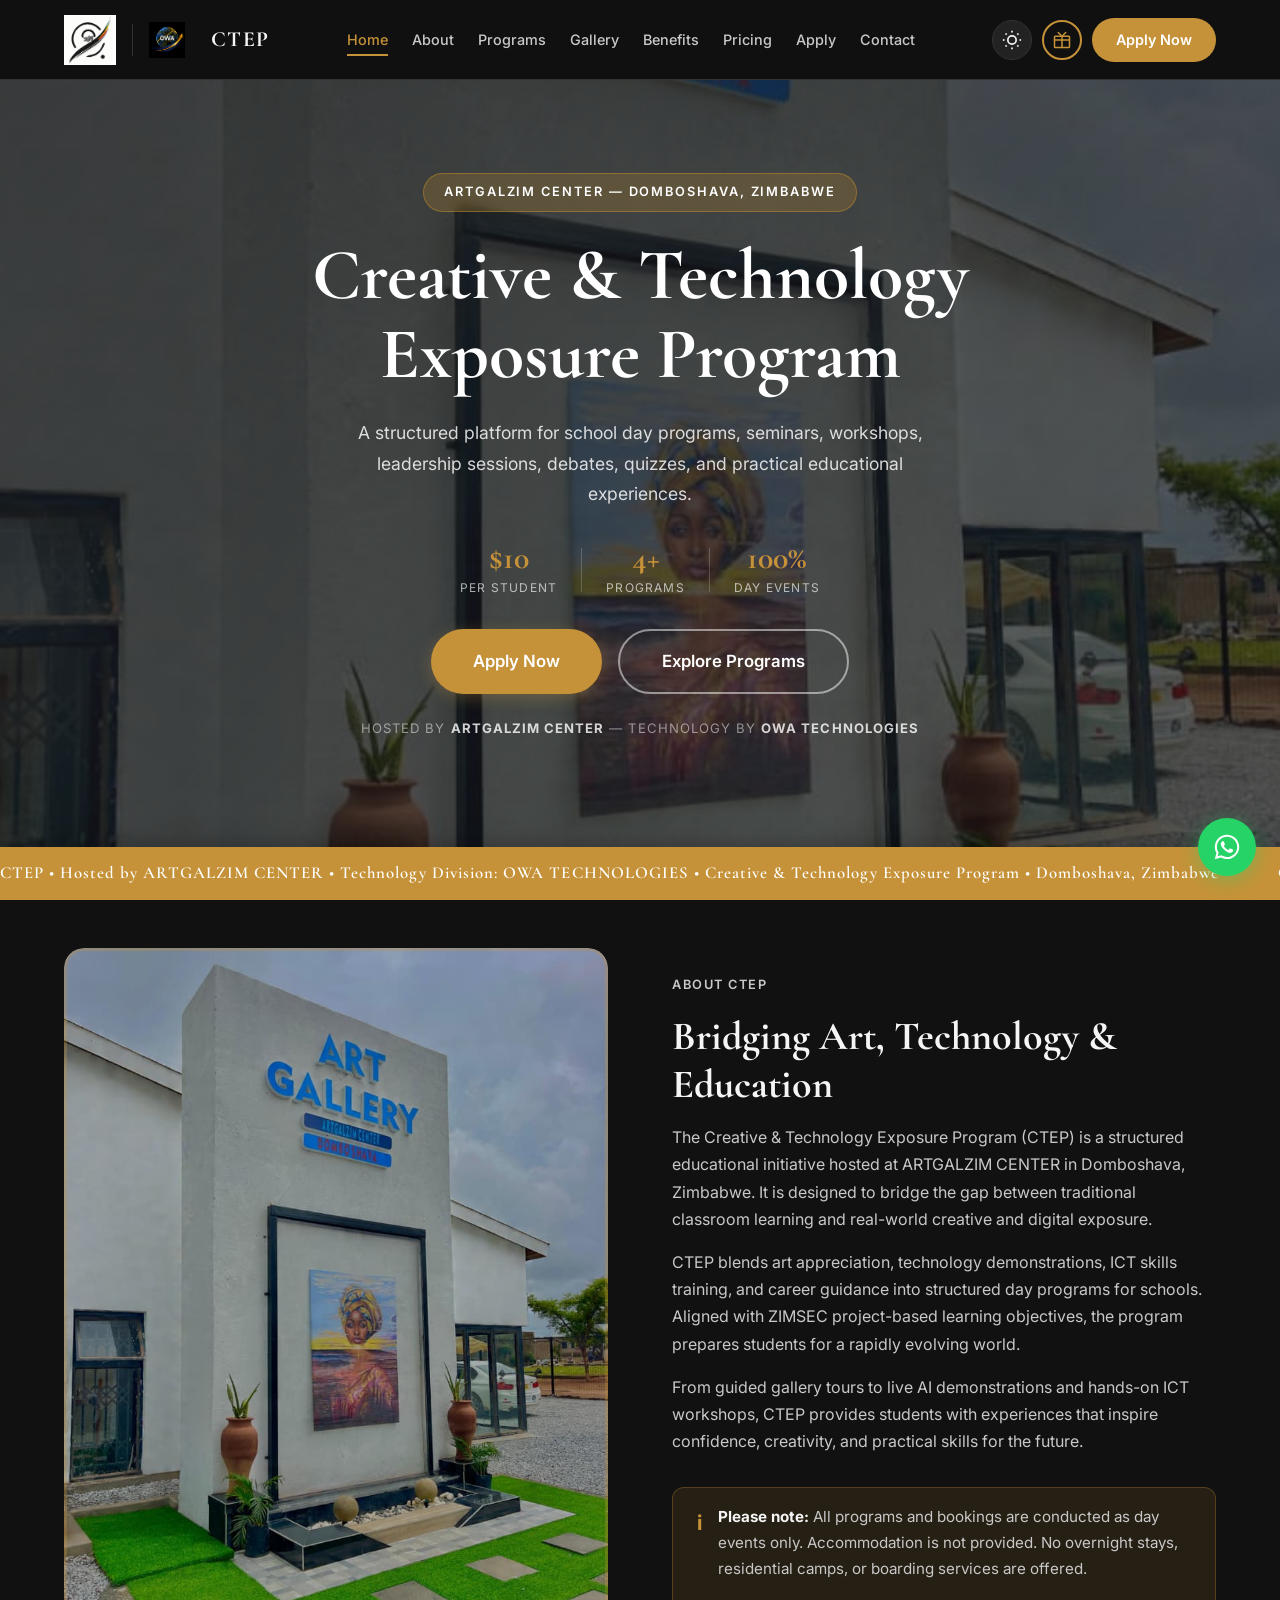
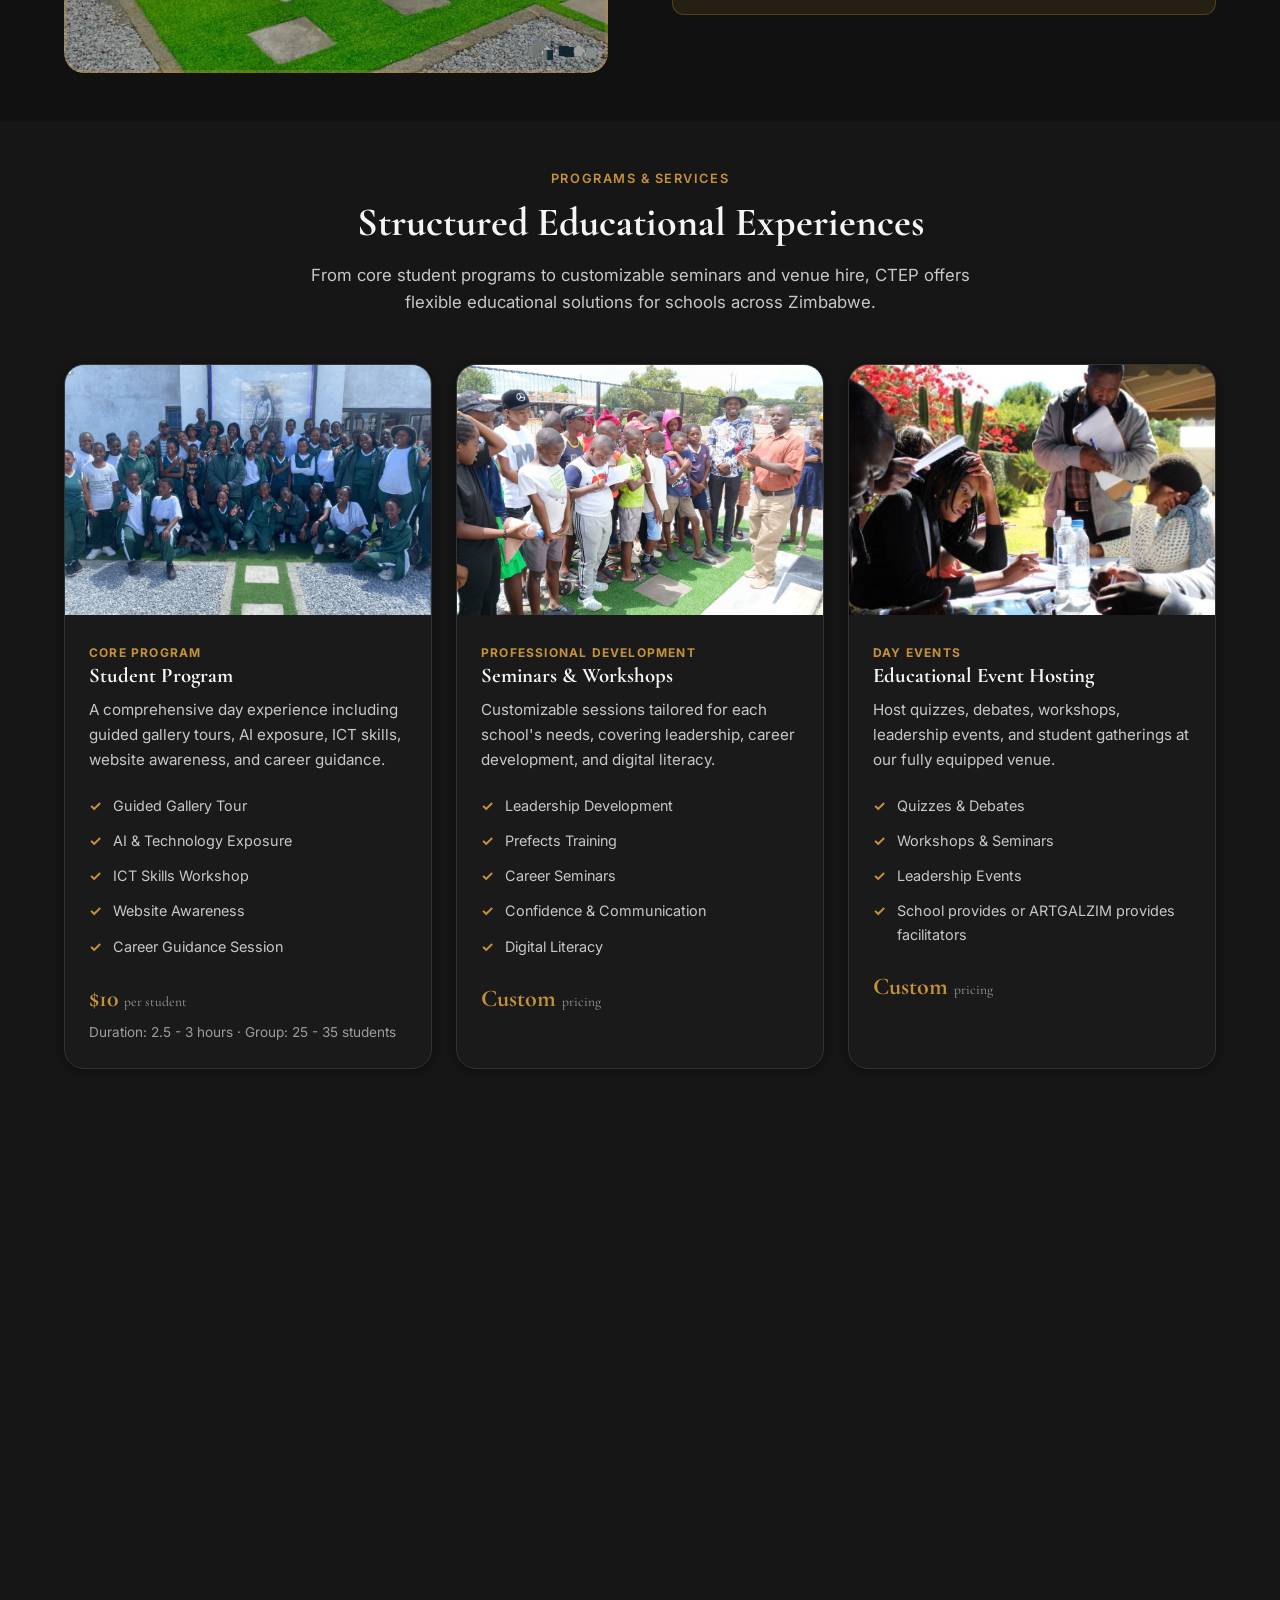
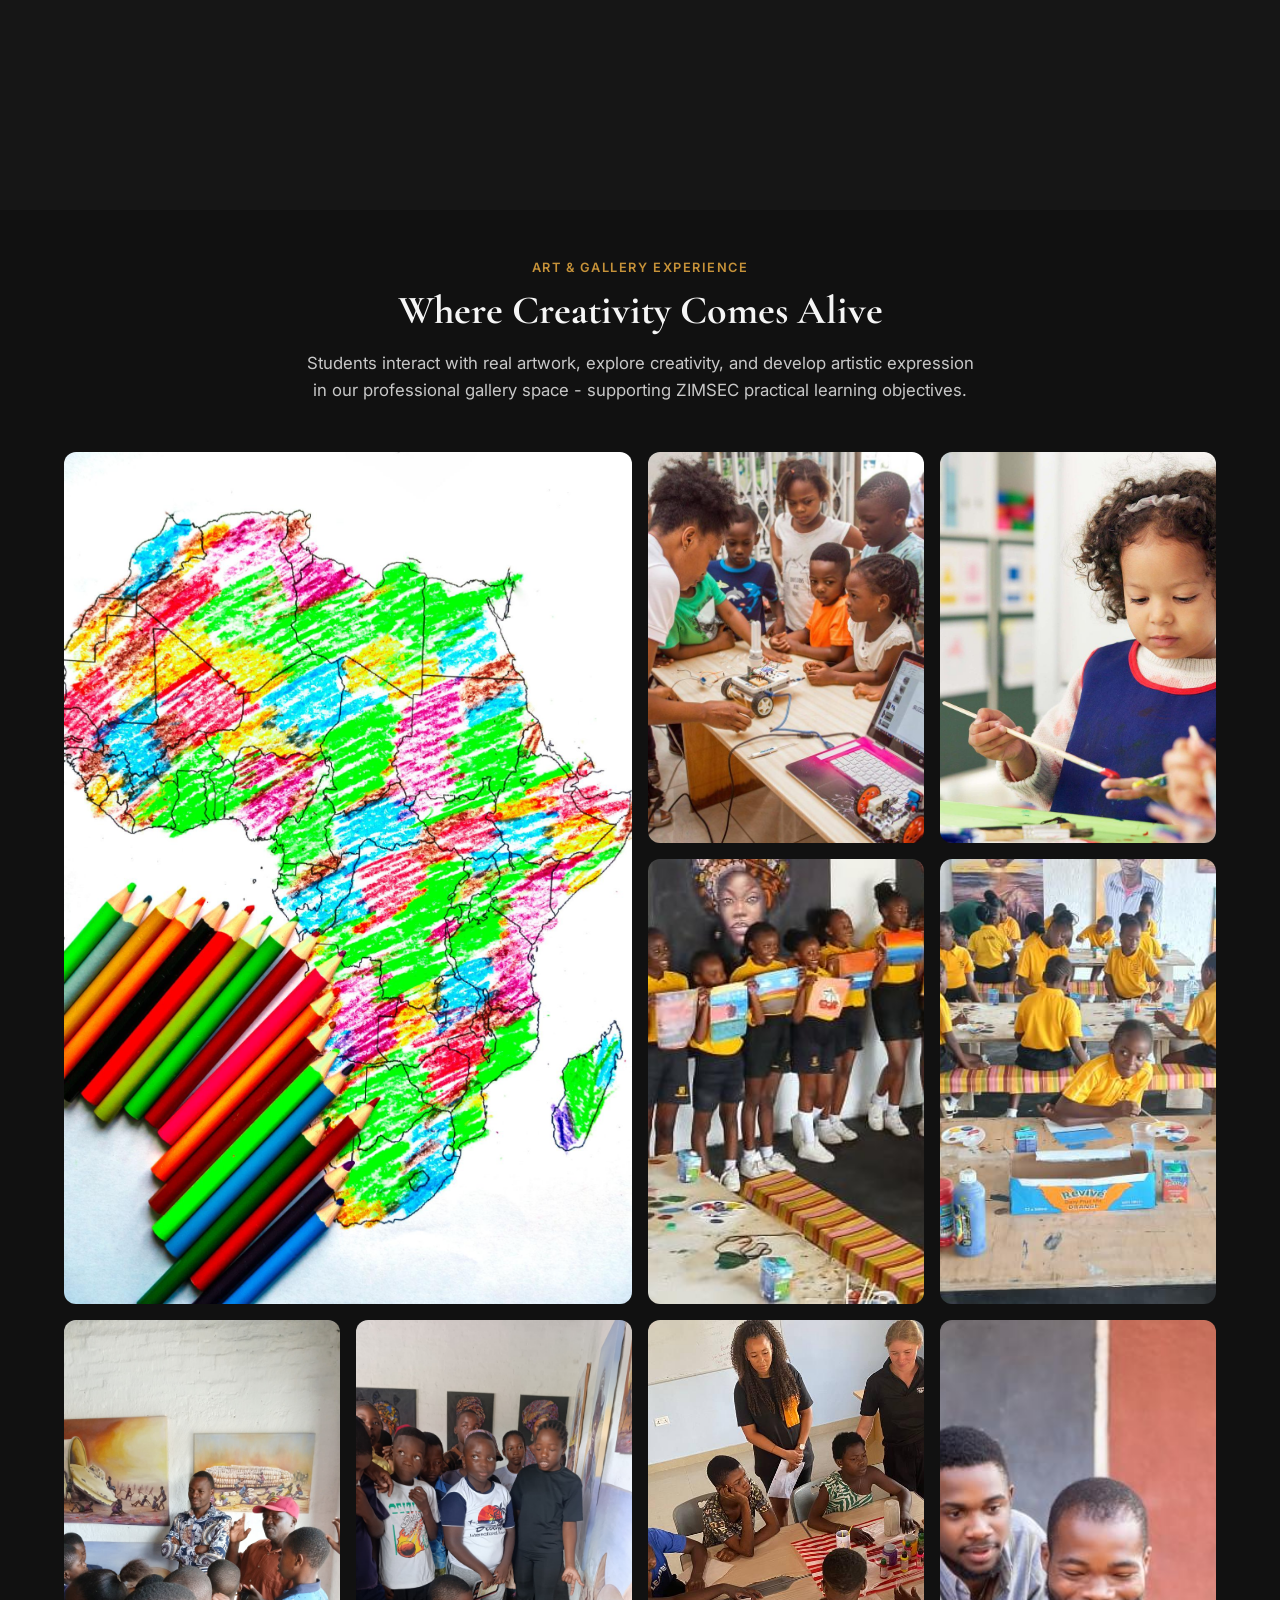
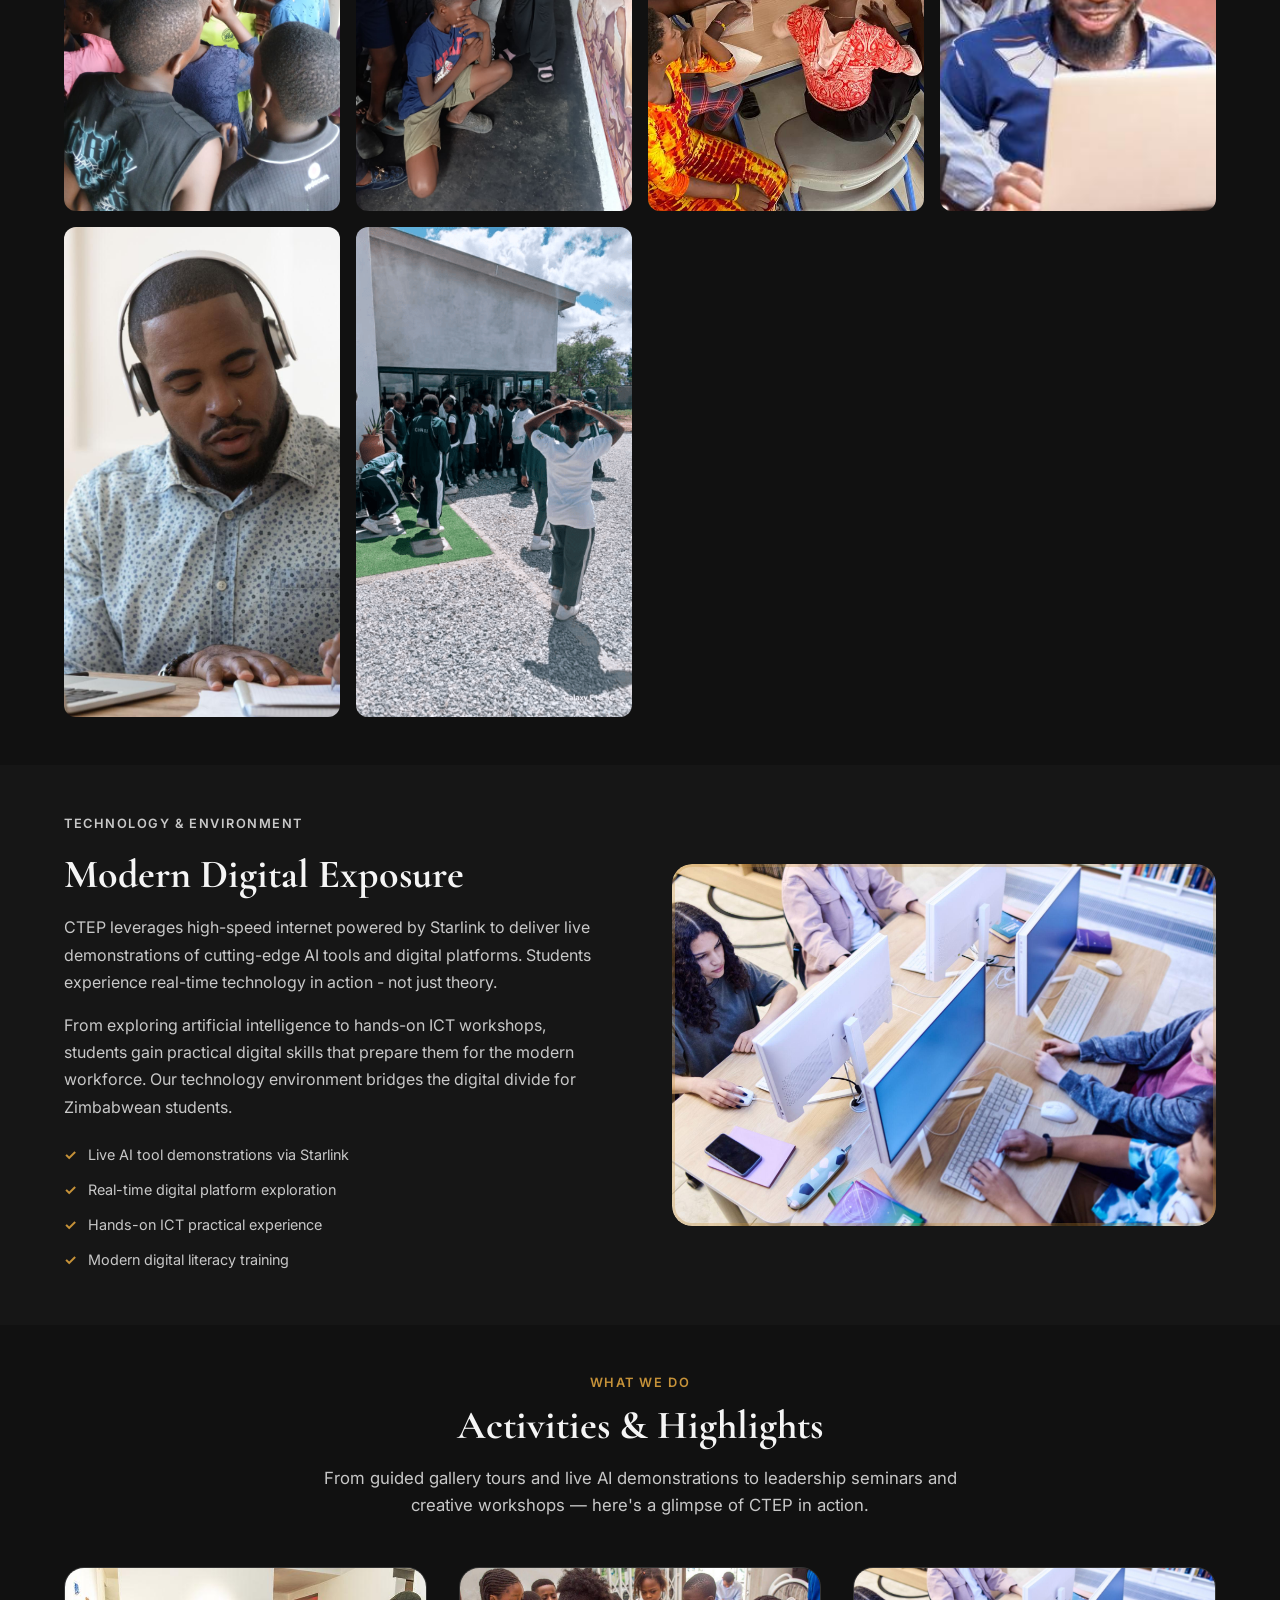
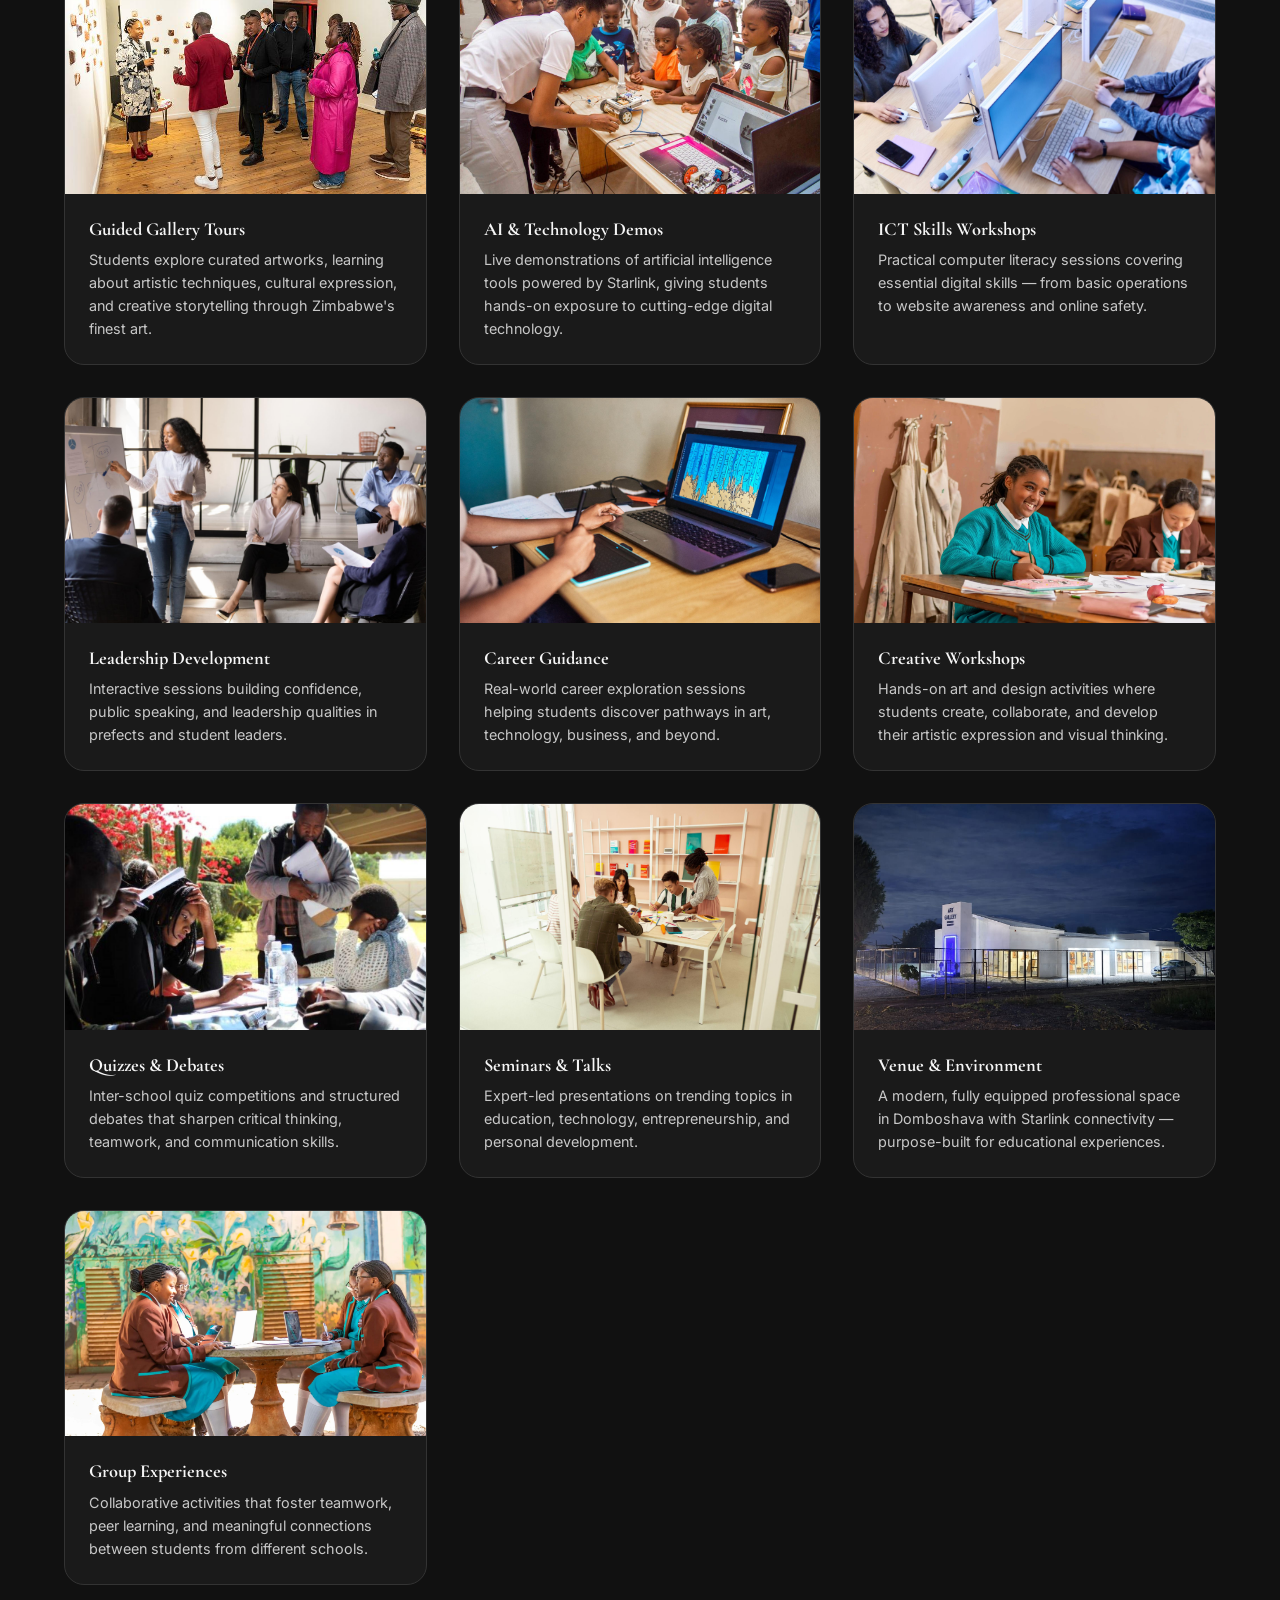
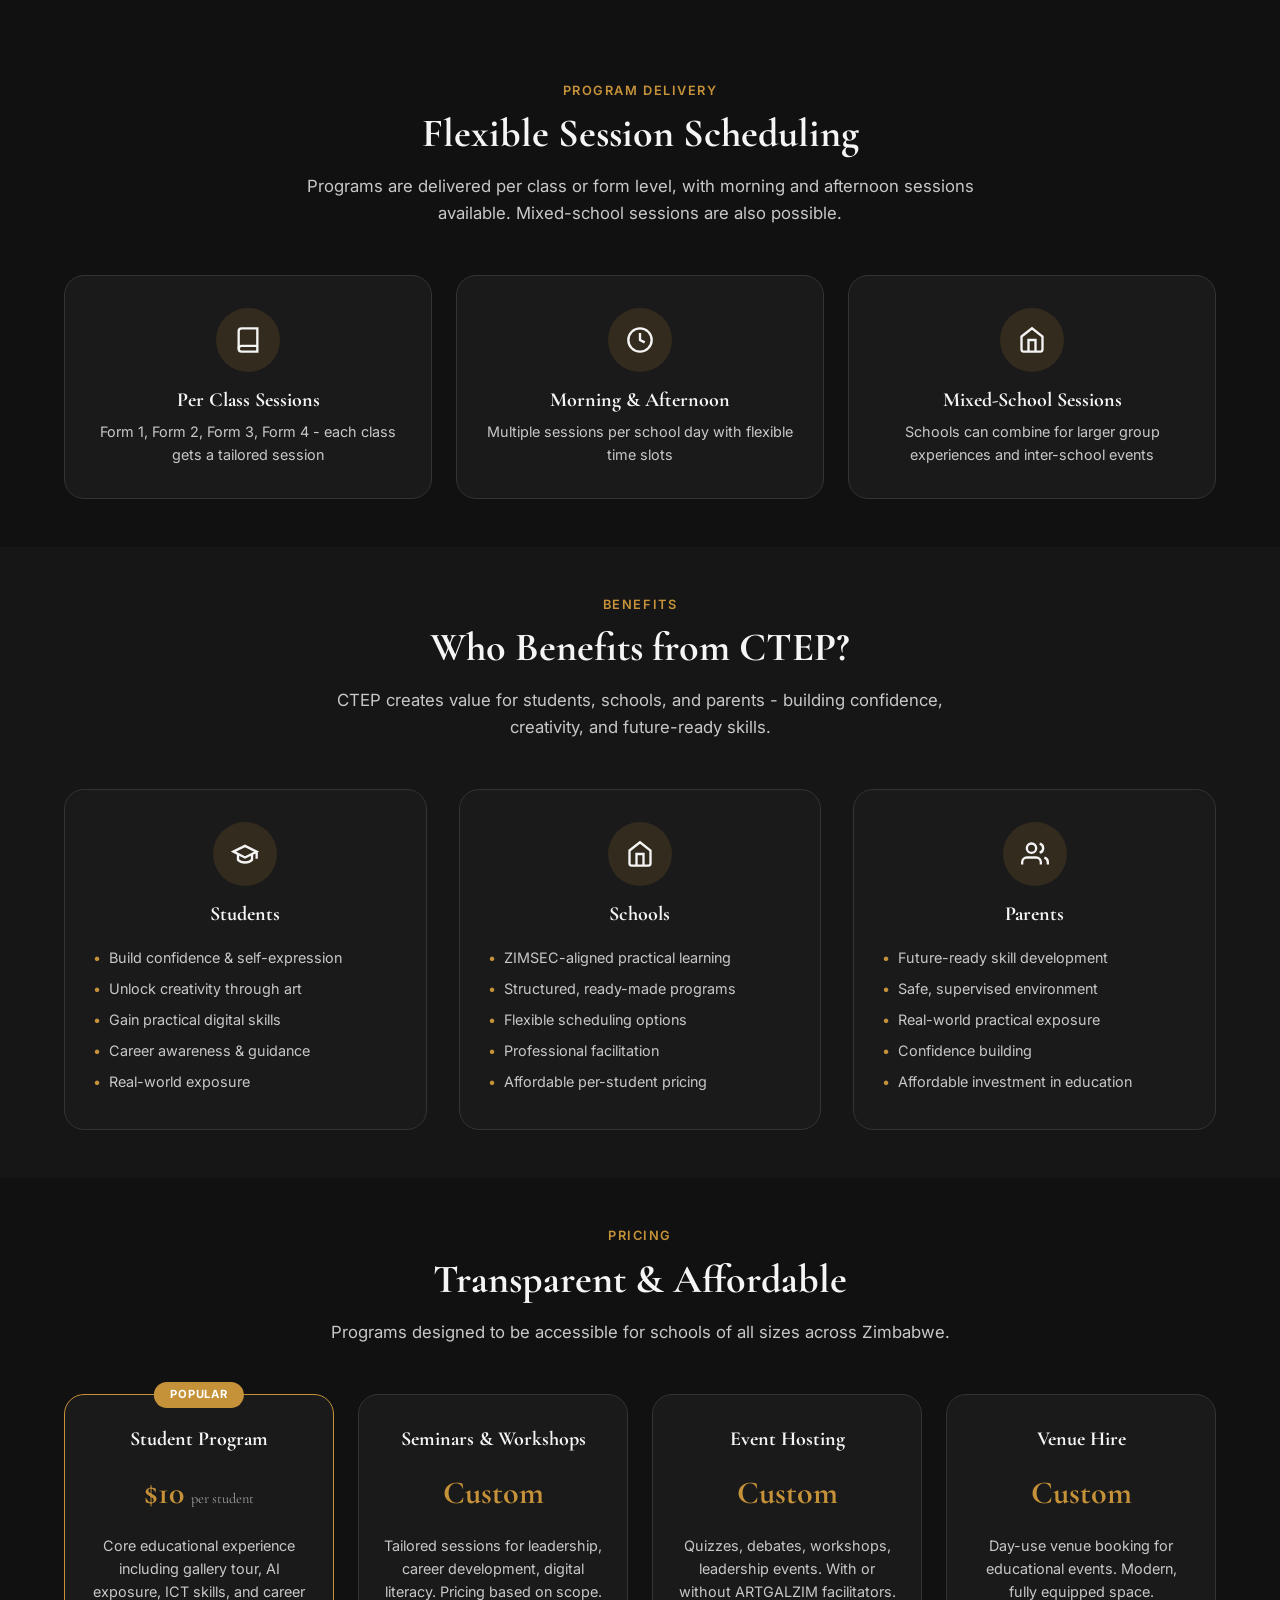
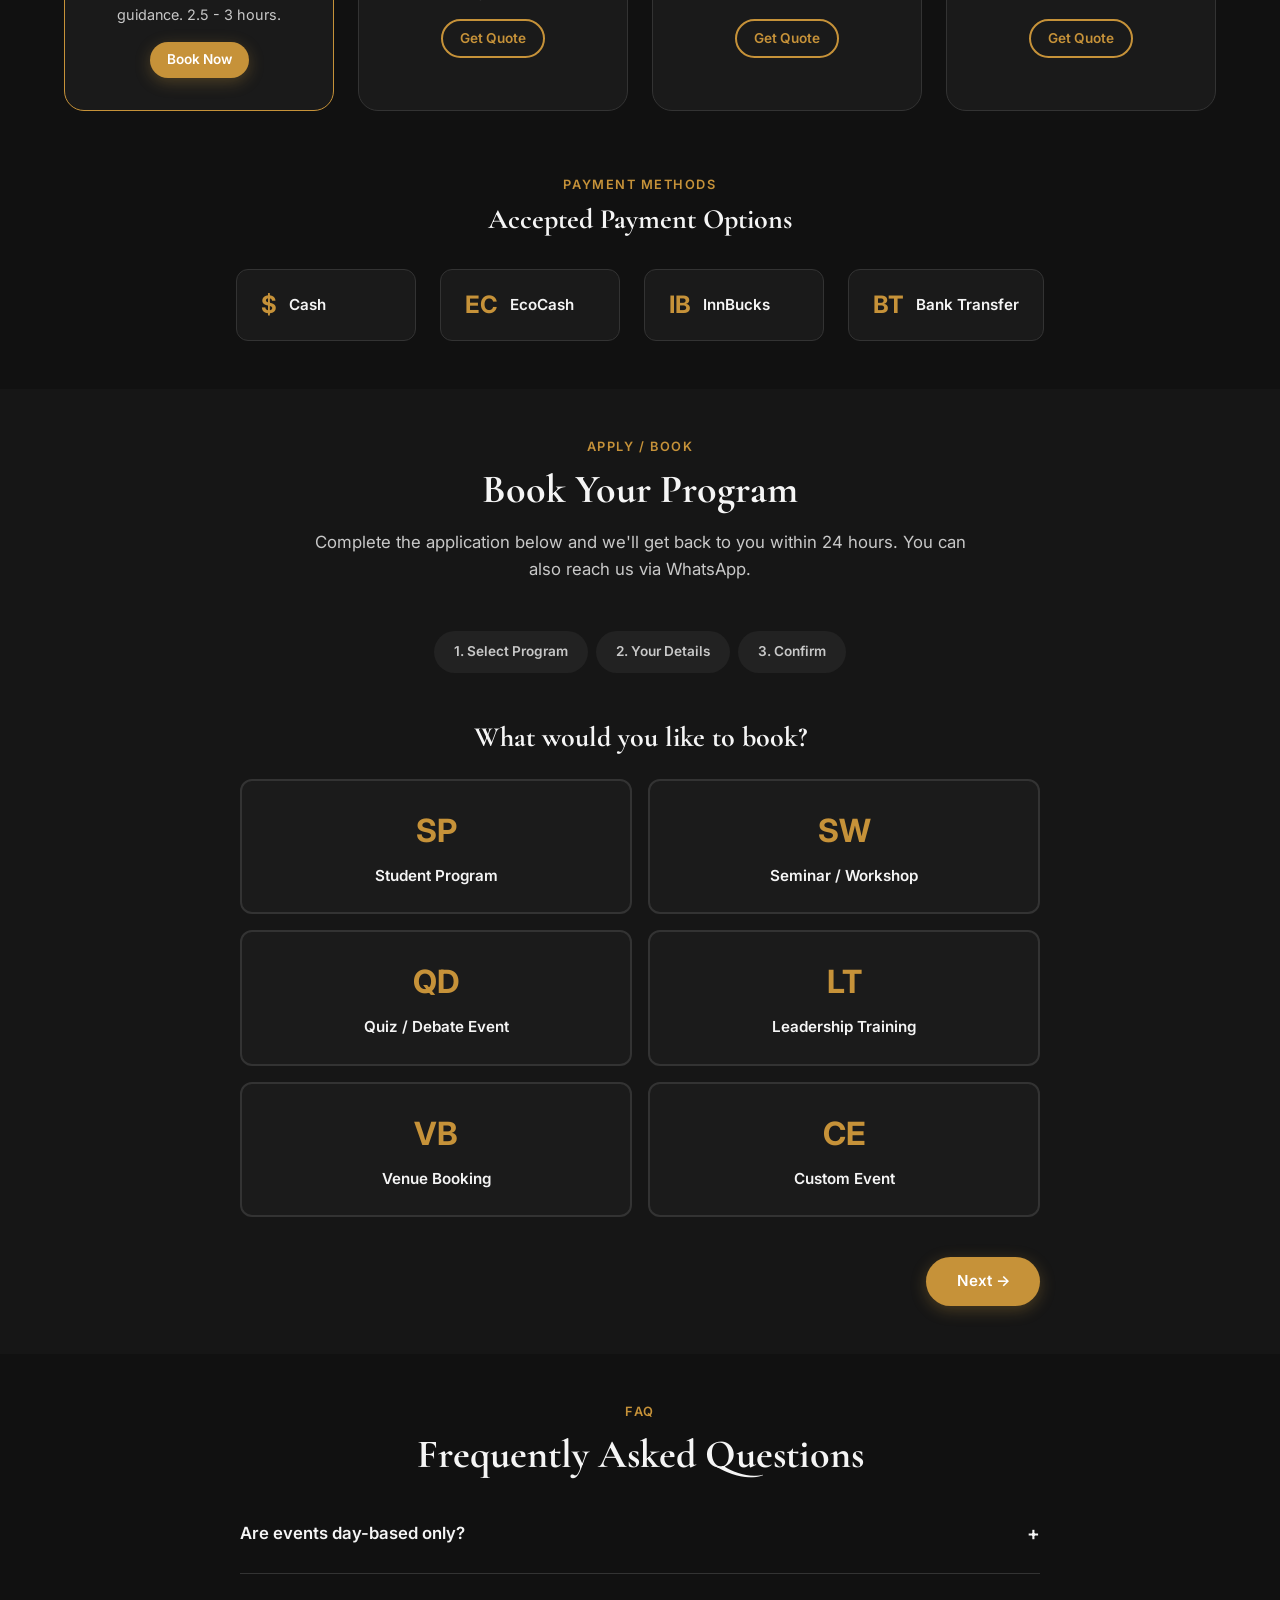
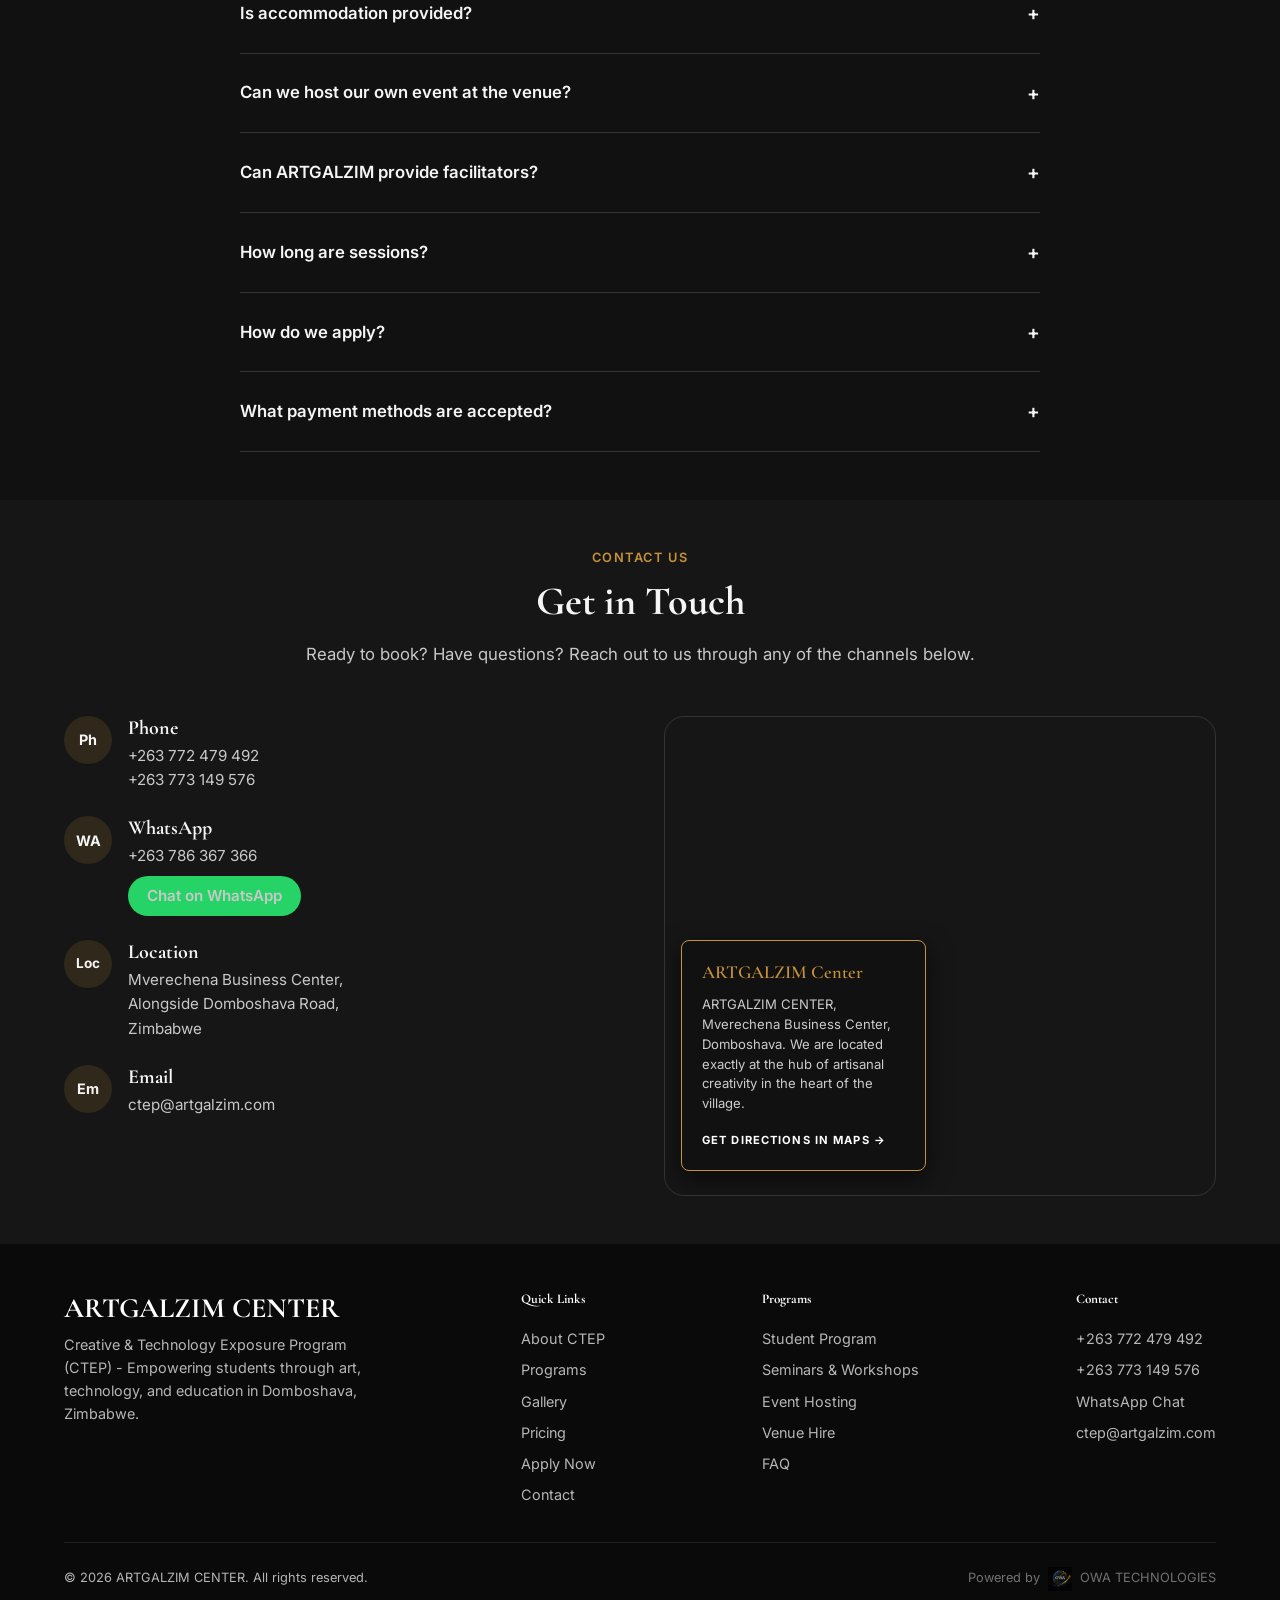
==== index.html @ 9f9ff19a "revert: undo previous layout changes that broke desktop view" ====
<!DOCTYPE html>
<html lang="en" class="dark-theme">
<head>
<meta charset="UTF-8">
<meta name="viewport" content="width=device-width, initial-scale=1.0">
<meta http-equiv="X-UA-Compatible" content="IE=edge">
<title>CTEP | ARTGALZIM CTEP | OWA TECHNOLOGIES CTEP - Creative and Technology Exposure Programme</title>
<meta name="description" content="CTEP (Creative and Technology Exposure Programme) is the premier educational platform hosted by ARTGALZIM CENTER and powered by OWA TECHNOLOGIES. Founded by Samuel T Samoyo (LYKART06) alongside ARTGALZIM founder Keith Zenda and the ARTGALZIM Team.">
<meta name="keywords" content="CTEP, CTEP Programme, CTEP Domboshava, CTEP Zimbabwe, Creative and Technology Exposure Programme, ARTGALZIM CTEP, OWA TECHNOLOGIES CTEP, ARTGALZIM CENTER, OWA TECHNOLOGIES, Keith Zenda, Samuel T Samoyo, LYKART06, ARTGALZIM Team, educational programs Domboshava">
<meta name="robots" content="index, follow">
<meta name="author" content="Samuel T Samoyo (LYKART06) - OWA TECHNOLOGIES & ARTGALZIM CENTER">
<link rel="canonical" href="https://ctep.artgalzim.com/">
<meta property="og:type" content="website">
<meta property="og:title" content="CTEP | ARTGALZIM CTEP | OWA TECHNOLOGIES CTEP">
<meta property="og:description" content="Discover CTEP (Creative and Technology Exposure Programme) hosted by ARTGALZIM CENTER and OWA TECHNOLOGIES.">
<meta property="og:url" content="https://ctep.artgalzim.com/">
<meta property="og:site_name" content="ARTGALZIM CTEP">
<meta property="og:locale" content="en_US">
<meta name="twitter:card" content="summary_large_image">
<meta name="twitter:title" content="ARTGALZIM CTEP | OWA TECHNOLOGIES CTEP">
<meta name="twitter:description" content="Creative and Technology Exposure Programme hosted by ARTGALZIM CENTER. Founded by Samuel T Samoyo (LYKART06).">
<meta name="theme-color" content="#C08B2E">
<link rel="preload" href="assets/venue-front.jpg" as="image">
<link rel="preconnect" href="https://fonts.googleapis.com">
<link rel="preconnect" href="https://fonts.gstatic.com" crossorigin>
<link href="https://fonts.googleapis.com/css2?family=Cormorant+Garamond:wght@400;500;600;700&family=Inter:wght@400;500;600;700&display=swap" rel="stylesheet">
<link rel="stylesheet" href="style.css">
<script type="application/ld+json">
{
  "@context": "https://schema.org",
  "@graph": [
    {
      "@type": "EducationalOrganization",
      "@id": "https://ctep.artgalzim.com/#program",
      "name": "CTEP - Creative and Technology Exposure Programme",
      "alternateName": ["ARTGALZIM CTEP", "OWA TECHNOLOGIES CTEP"],
      "url": "https://ctep.artgalzim.com",
      "description": "A structured educational platform for school day programs, seminars, and workshops at ARTGALZIM CENTER.",
      "founder": {"@id": "https://ctep.artgalzim.com/#samuel"},
      "parentOrganization": {"@id": "https://ctep.artgalzim.com/#artgalzim"}
    },
    {
      "@type": "Organization",
      "@id": "https://ctep.artgalzim.com/#artgalzim",
      "name": "ARTGALZIM CENTER",
      "url": "https://www.artgalzim.com",
      "founder": {"@type": "Person", "name": "Keith Zenda"},
      "member": {"@type": "Organization", "name": "ARTGALZIM Team"}
    },
    {
      "@type": "Organization",
      "@id": "https://ctep.artgalzim.com/#owatech",
      "name": "OWA TECHNOLOGIES",
      "url": "https://www.owatech-ai.com",
      "founder": {"@id": "https://ctep.artgalzim.com/#samuel"},
      "director": {"@id": "https://ctep.artgalzim.com/#samuel"}
    },
    {
      "@type": "Person",
      "@id": "https://ctep.artgalzim.com/#samuel",
      "name": "Samuel T Samoyo",
      "alternateName": "LYKART06",
      "jobTitle": "Digital Director and Engineer",
      "worksFor": {"@id": "https://ctep.artgalzim.com/#artgalzim"},
      "description": "Founder of the CTEP Programme, Founder and Director of OWA TECHNOLOGIES, and Digital Director and Engineer of the ARTGALZIM CENTER."
    }
  ]
}
</script>
</head>
<body>

<!-- HEADER -->
<header class="header" id="header">
<div class="header__inner">
<div class="header__logos">
<a href="https://www.artgalzim.com" target="_blank"><img src="assets/logo-artgalzim.jpg" alt="ARTGALZIM CENTER Logo" class="header__logo-img" width="50" height="50"></a>
<div class="header__logo-divider"></div>
<a href="https://www.owatech-ai.com" target="_blank" style="display:flex;align-items:center;text-decoration:none"><img src="assets/logo-owa.png" alt="OWA Technologies" class="header__logo-owa" width="36" height="36"></a>
<span class="header__logo-text">CTEP</span>
</div>
<nav class="nav" id="main-nav">
<a href="#home" class="nav__link active">Home</a>
<a href="#about" class="nav__link">About</a>
<a href="#programs" class="nav__link">Programs</a>
<a href="#gallery" class="nav__link">Gallery</a>
<a href="#benefits" class="nav__link">Benefits</a>
<a href="#pricing" class="nav__link">Pricing</a>
<a href="#apply" class="nav__link">Apply</a>
<a href="#contact" class="nav__link">Contact</a>
</nav>
<div class="header__actions">
<button id="dark-mode-toggle" class="dark-mode-toggle" aria-label="Toggle Dark Mode" title="Toggle Dark Mode">
  <svg class="moon-icon" xmlns="http://www.w3.org/2000/svg" width="20" height="20" viewBox="0 0 24 24" fill="none" stroke="currentColor" stroke-width="2"><path d="M21 12.79A9 9 0 1 1 11.21 3 7 7 0 0 0 21 12.79z"></path></svg>
  <svg class="sun-icon" xmlns="http://www.w3.org/2000/svg" width="20" height="20" viewBox="0 0 24 24" fill="none" stroke="currentColor" stroke-width="2" style="display:none"><circle cx="12" cy="12" r="5"></circle><line x1="12" y1="1" x2="12" y2="3"></line><line x1="12" y1="21" x2="12" y2="23"></line><line x1="4.22" y1="4.22" x2="5.64" y2="5.64"></line><line x1="18.36" y1="18.36" x2="19.78" y2="19.78"></line><line x1="1" y1="12" x2="3" y2="12"></line><line x1="21" y1="12" x2="23" y2="12"></line><line x1="4.22" y1="19.78" x2="5.64" y2="18.36"></line><line x1="18.36" y1="5.64" x2="19.78" y2="4.22"></line></svg>
</button>
<button id="donate-open" class="header__donate-icon" aria-label="Donate" title="Donate">
  <svg xmlns="http://www.w3.org/2000/svg" width="18" height="18" viewBox="0 0 24 24" fill="none" stroke="currentColor" stroke-width="2" stroke-linecap="round" stroke-linejoin="round"><rect x="2" y="7" width="20" height="15" rx="1"/><polyline points="17 2 12 7 7 2"/><line x1="12" y1="7" x2="12" y2="22"/><line x1="2" y1="12" x2="22" y2="12"/></svg>
</button>
<a href="#apply" class="header__cta">Apply Now</a>
<div class="hamburger" id="hamburger" aria-label="Open navigation menu">
<span></span><span></span><span></span>
</div>
</div>
</div>
</header>

<!-- MOBILE NAV -->
<div class="mobile-nav" id="mobile-nav">
<a href="#home" class="nav__link">Home</a>
<a href="#about" class="nav__link">About</a>
<a href="#programs" class="nav__link">Programs</a>
<a href="#gallery" class="nav__link">Gallery</a>
<a href="#benefits" class="nav__link">Benefits</a>
<a href="#pricing" class="nav__link">Pricing</a>
<a href="#apply" class="nav__link">Apply</a>
<a href="#contact" class="nav__link">Contact</a>
<a href="#apply" class="btn btn--primary">Apply Now</a>
</div>

<!-- HERO -->
<section class="hero" id="home">
<div class="hero__slideshow">
<div class="hero__slide active" style="background-image:url('assets/venue-front.jpg')"></div>
<div class="hero__slide" style="background-image:url('assets/gallery-3.jpg')"></div>
<div class="hero__slide" style="background-image:url('assets/venue-night.jpg')"></div>
<div class="hero__slide" style="background-image:url('assets/gallery-7.jpg')"></div>
<div class="hero__slide" style="background-image:url('assets/gallery-14.jpg')"></div>
<!-- HEROS Folder -->
<div class="hero__slide" style="background-image:url('HEROS/IMG-20260410-WA0049.jpg')"></div>
<div class="hero__slide" style="background-image:url('HEROS/IMG-20260410-WA0050.jpg')"></div>
<div class="hero__slide" style="background-image:url('HEROS/IMG-20260410-WA0055.jpg')"></div>
<div class="hero__slide" style="background-image:url('HEROS/IMG-20260410-WA0057.jpg')"></div>
<div class="hero__slide" style="background-image:url('HEROS/IMG-20260410-WA0062.jpg')"></div>
<div class="hero__slide" style="background-image:url('HEROS/IMG-20260410-WA0064.jpg')"></div>
<div class="hero__slide" style="background-image:url('HEROS/IMG-20260410-WA0159.jpg')"></div>
<div class="hero__slide" style="background-image:url('HEROS/IMG-20260417-021229.png')"></div>
<div class="hero__slide" style="background-image:url('HEROS/IMG-20260417-021331.png')"></div>
<!-- ARTGALZIM PICTURES Folder -->
<div class="hero__slide" style="background-image:url('ARTGALZIM PICTURES/648847535_122118621525180817_6612687623118786557_n.jpg')"></div>
<div class="hero__slide" style="background-image:url('ARTGALZIM PICTURES/Art Gallery Frontview jpeg.jpeg')"></div>
<div class="hero__slide" style="background-image:url('ARTGALZIM PICTURES/IMG-20260410-WA0168.jpg')"></div>
<div class="hero__slide" style="background-image:url('ARTGALZIM PICTURES/WhatsApp Image 2026-03-17 at 09.56.03.jpeg')"></div>
<!-- Additional PICTURE NUMBERS -->
<div class="hero__slide" style="background-image:url('assets/gallery-2.jpg')"></div>
<div class="hero__slide" style="background-image:url('assets/gallery-5.jpg')"></div>
<div class="hero__slide" style="background-image:url('assets/gallery-8.jpg')"></div>
<div class="hero__slide" style="background-image:url('assets/gallery-11.jpg')"></div>
<div class="hero__slide" style="background-image:url('assets/gallery-16.jpg')"></div>
<div class="hero__slide" style="background-image:url('assets/gallery-17.jpg')"></div>
<div class="hero__slide" style="background-image:url('assets/gallery-19.jpg')"></div>
<div class="hero__slide" style="background-image:url('assets/gallery-20.jpg')"></div>
<div class="hero__slide" style="background-image:url('assets/gallery-21.jpg')"></div>
<div class="hero__slide" style="background-image:url('assets/gallery-23.jpg')"></div>
<div class="hero__slide" style="background-image:url('assets/gallery-25.jpg')"></div>
</div>
<div class="hero__overlay"></div>
<div class="container">
<div class="hero__content">
<div class="hero__badge">ARTGALZIM CENTER &mdash; Domboshava, Zimbabwe</div>
<h1>Creative &amp; Technology <br>Exposure Program</h1>
<p class="hero__subtitle">A structured platform for school day programs, seminars, workshops, leadership sessions, debates, quizzes, and practical educational experiences.</p>
<div class="hero__stats">
<div class="hero__stat"><span class="hero__stat-num">$10</span><span class="hero__stat-label">Per Student</span></div>
<div class="hero__stat-divider"></div>
<div class="hero__stat"><span class="hero__stat-num">4+</span><span class="hero__stat-label">Programs</span></div>
<div class="hero__stat-divider"></div>
<div class="hero__stat"><span class="hero__stat-num">100%</span><span class="hero__stat-label">Day Events</span></div>
</div>
<div class="hero__actions">
<a href="#apply" class="btn btn--primary btn--lg">Apply Now</a>
<a href="#programs" class="btn btn--secondary btn--lg">Explore Programs</a>
</div>
<p class="hero__powered">Hosted by <strong>ARTGALZIM CENTER</strong> &mdash; Technology by <strong>OWA TECHNOLOGIES</strong></p>
</div>
</div>
<div class="hero__indicators">
<div class="hero__dot active"></div>
<div class="hero__dot"></div>
<div class="hero__dot"></div>
<div class="hero__dot"></div>
<div class="hero__dot"></div>
</div>
<div class="hero__marquee">
<div class="marquee-track">
<span class="marquee-text">CTEP &bull; Hosted by ARTGALZIM CENTER &bull; Technology Division: OWA TECHNOLOGIES &bull; Creative &amp; Technology Exposure Program &bull; Domboshava, Zimbabwe &bull; </span>
<span class="marquee-text">CTEP &bull; Hosted by ARTGALZIM CENTER &bull; Technology Division: OWA TECHNOLOGIES &bull; Creative &amp; Technology Exposure Program &bull; Domboshava, Zimbabwe &bull; </span>
<span class="marquee-text">CTEP &bull; Hosted by ARTGALZIM CENTER &bull; Technology Division: OWA TECHNOLOGIES &bull; Creative &amp; Technology Exposure Program &bull; Domboshava, Zimbabwe &bull; </span>
</div>
</div>
</section>

<!-- ABOUT -->
<section class="section" id="about">
<div class="container">
<div class="about-grid">
<div class="about-img-wrap reveal">
<img src="assets/venue-front.jpg" alt="ARTGALZIM CENTER front view in Domboshava" width="600" height="400" loading="lazy">
</div>
<div class="about-text reveal reveal-delay-1">
<p class="eyebrow">About CTEP</p>
<h2>Bridging Art, Technology &amp; Education</h2>
<p>The Creative &amp; Technology Exposure Program (CTEP) is a structured educational initiative hosted at ARTGALZIM CENTER in Domboshava, Zimbabwe. It is designed to bridge the gap between traditional classroom learning and real-world creative and digital exposure.</p>
<p>CTEP blends art appreciation, technology demonstrations, ICT skills training, and career guidance into structured day programs for schools. Aligned with ZIMSEC project-based learning objectives, the program prepares students for a rapidly evolving world.</p>
<p>From guided gallery tours to live AI demonstrations and hands-on ICT workshops, CTEP provides students with experiences that inspire confidence, creativity, and practical skills for the future.</p>
<div class="notice">
<span class="notice__icon" style="font-weight:700;color:var(--color-primary)">i</span>
<p class="notice__text"><strong>Please note:</strong> All programs and bookings are conducted as day events only. Accommodation is not provided. No overnight stays, residential camps, or boarding services are offered.</p>
</div>
</div>
</div>
</div>
</section>

<!-- PROGRAMS -->
<section class="section section--muted" id="programs">
<div class="container">
<div class="text-center reveal">
<p class="eyebrow">Programs &amp; Services</p>
<h2>Structured Educational Experiences</h2>
<p class="section-intro">From core student programs to customizable seminars and venue hire, CTEP offers flexible educational solutions for schools across Zimbabwe.</p>
</div>
<div class="grid-auto">

<div class="card reveal reveal-delay-1">
<img src="HEROS/IMG-20260417-021229.png" alt="Students in guided gallery tour at ARTGALZIM" class="card__img" width="400" height="250" loading="lazy">
<div class="card__body">
<span class="card__eyebrow">Core Program</span>
<h3 class="card__title">Student Program</h3>
<p class="card__text">A comprehensive day experience including guided gallery tours, AI exposure, ICT skills, website awareness, and career guidance.</p>
<ul class="card__list">
<li>Guided Gallery Tour</li>
<li>AI &amp; Technology Exposure</li>
<li>ICT Skills Workshop</li>
<li>Website Awareness</li>
<li>Career Guidance Session</li>
</ul>
<p class="card__price">$10 <span style="font-size:.85rem;color:var(--text-muted);font-weight:400">per student</span></p>
<p style="font-size:.85rem;color:var(--text-muted);margin-top:4px">Duration: 2.5 - 3 hours &middot; Group: 25 - 35 students</p>
</div>
</div>

<div class="card reveal reveal-delay-2">
<img src="HEROS/IMG-20260410-WA0055.jpg" alt="Leadership seminar at ARTGALZIM CENTER" class="card__img" width="400" height="250" loading="lazy">
<div class="card__body">
<span class="card__eyebrow">Professional Development</span>
<h3 class="card__title">Seminars &amp; Workshops</h3>
<p class="card__text">Customizable sessions tailored for each school's needs, covering leadership, career development, and digital literacy.</p>
<ul class="card__list">
<li>Leadership Development</li>
<li>Prefects Training</li>
<li>Career Seminars</li>
<li>Confidence &amp; Communication</li>
<li>Digital Literacy</li>
</ul>
<p class="card__price">Custom <span style="font-size:.85rem;color:var(--text-muted);font-weight:400">pricing</span></p>
</div>
</div>

<div class="card reveal reveal-delay-3">
<img src="assets/gallery-17.jpg" alt="Educational day event at ARTGALZIM" class="card__img" width="400" height="250" loading="lazy" style="object-position: top;">
<div class="card__body">
<span class="card__eyebrow">Day Events</span>
<h3 class="card__title">Educational Event Hosting</h3>
<p class="card__text">Host quizzes, debates, workshops, leadership events, and student gatherings at our fully equipped venue.</p>
<ul class="card__list">
<li>Quizzes &amp; Debates</li>
<li>Workshops &amp; Seminars</li>
<li>Leadership Events</li>
<li>School provides or ARTGALZIM provides facilitators</li>
</ul>
<p class="card__price">Custom <span style="font-size:.85rem;color:var(--text-muted);font-weight:400">pricing</span></p>
</div>
</div>

<div class="card reveal reveal-delay-4">
<img src="HEROS/IMG-20260410-WA0159.jpg" alt="ARTGALZIM CENTER venue at night" class="card__img" width="400" height="250" loading="lazy">
<div class="card__body">
<span class="card__eyebrow">Venue</span>
<h3 class="card__title">Venue Hire (Day Use)</h3>
<p class="card__text">Book our professional venue for your school's educational events. Modern facilities with high-speed Starlink internet.</p>
<ul class="card__list">
<li>Day use only</li>
<li>Modern equipped space</li>
<li>High-speed Starlink internet</li>
<li>Professional environment</li>
</ul>
<p class="card__price">Custom <span style="font-size:.85rem;color:var(--text-muted);font-weight:400">pricing</span></p>
<p style="font-size:.8rem;color:var(--color-accent);margin-top:4px;font-weight:600">Day use only - No accommodation</p>
</div>
</div>

</div>
</div>
</section>

<!-- GALLERY & ART -->
<section class="section" id="gallery">
<div class="container">
<div class="text-center reveal">
<p class="eyebrow">Art &amp; Gallery Experience</p>
<h2>Where Creativity Comes Alive</h2>
<p class="section-intro">Students interact with real artwork, explore creativity, and develop artistic expression in our professional gallery space - supporting ZIMSEC practical learning objectives.</p>
</div>
<div class="gallery-mosaic reveal">
<div class="gallery-mosaic__item"><img src="assets/gallery-3.jpg" alt="Art exhibition at ARTGALZIM" width="400" height="300" loading="lazy"></div>
<div class="gallery-mosaic__item"><img src="assets/gallery-8.jpg" alt="Gallery artwork display" width="200" height="200" loading="lazy"></div>
<div class="gallery-mosaic__item"><img src="assets/gallery-12.jpg" alt="Creative art pieces" width="200" height="200" loading="lazy"></div>
<div class="gallery-mosaic__item"><img src="HEROS/IMG-20260410-WA0049.jpg" alt="Students with paintings" width="200" height="200" loading="lazy"></div>
<div class="gallery-mosaic__item"><img src="HEROS/IMG-20260410-WA0050.jpg" alt="Students painting" width="200" height="200" loading="lazy"></div>
<div class="gallery-mosaic__item"><img src="HEROS/IMG-20260410-WA0057.jpg" alt="Gallery walkthrough with students" width="200" height="200" loading="lazy"></div>
<div class="gallery-mosaic__item"><img src="HEROS/IMG-20260410-WA0064.jpg" alt="Students exploring gallery art" width="200" height="200" loading="lazy"></div>
<div class="gallery-mosaic__item"><img src="assets/gallery-18.jpg" alt="Art gallery interior" width="200" height="200" loading="lazy"></div>
<div class="gallery-mosaic__item"><img src="assets/gallery-22.jpg" alt="Student art interaction" width="200" height="200" loading="lazy"></div>
<div class="gallery-mosaic__item"><img src="assets/gallery-6.jpg" alt="Gallery walkthrough" width="200" height="200" loading="lazy"></div>
<div class="gallery-mosaic__item"><img src="HEROS/IMG-20260417-021331.png" alt="Students gathering outside" width="200" height="200" loading="lazy"></div>
</div>
</div>
</section>

<!-- TECHNOLOGY -->
<section class="section section--muted" id="technology">
<div class="container">
<div class="about-grid">
<div class="about-text reveal">
<p class="eyebrow">Technology &amp; Environment</p>
<h2>Modern Digital Exposure</h2>
<p>CTEP leverages high-speed internet powered by Starlink to deliver live demonstrations of cutting-edge AI tools and digital platforms. Students experience real-time technology in action - not just theory.</p>
<p>From exploring artificial intelligence to hands-on ICT workshops, students gain practical digital skills that prepare them for the modern workforce. Our technology environment bridges the digital divide for Zimbabwean students.</p>
<ul class="card__list" style="margin-top:16px">
<li>Live AI tool demonstrations via Starlink</li>
<li>Real-time digital platform exploration</li>
<li>Hands-on ICT practical experience</li>
<li>Modern digital literacy training</li>
</ul>
</div>
<div class="about-img-wrap reveal reveal-delay-1">
<img src="assets/gallery-7.jpg" alt="Students using technology at ARTGALZIM" width="600" height="400" loading="lazy">
</div>
</div>
</div>
</section>

<!-- ACTIVITIES & HIGHLIGHTS -->
<section class="section" id="activities">
<div class="container">
<div class="text-center reveal">
<p class="eyebrow">What We Do</p>
<h2>Activities & Highlights</h2>
<p class="section-intro">From guided gallery tours and live AI demonstrations to leadership seminars and creative workshops — here's a glimpse of CTEP in action.</p>
</div>
<div class="activities-grid reveal">

<div class="activity-card">
<div class="activity-card__img-wrap"><img src="assets/gallery-19.jpg" alt="Guided art gallery tour with students" loading="lazy"></div>
<div class="activity-card__body">
<h4>Guided Gallery Tours</h4>
<p>Students explore curated artworks, learning about artistic techniques, cultural expression, and creative storytelling through Zimbabwe's finest art.</p>
</div>
</div>

<div class="activity-card">
<div class="activity-card__img-wrap"><img src="assets/gallery-8.jpg" alt="AI and technology demonstration" loading="lazy"></div>
<div class="activity-card__body">
<h4>AI & Technology Demos</h4>
<p>Live demonstrations of artificial intelligence tools powered by Starlink, giving students hands-on exposure to cutting-edge digital technology.</p>
</div>
</div>

<div class="activity-card">
<div class="activity-card__img-wrap"><img src="assets/gallery-7.jpg" alt="ICT skills workshop session" loading="lazy"></div>
<div class="activity-card__body">
<h4>ICT Skills Workshops</h4>
<p>Practical computer literacy sessions covering essential digital skills — from basic operations to website awareness and online safety.</p>
</div>
</div>

<div class="activity-card">
<div class="activity-card__img-wrap"><img src="assets/gallery-13.jpg" alt="Leadership training session" loading="lazy"></div>
<div class="activity-card__body">
<h4>Leadership Development</h4>
<p>Interactive sessions building confidence, public speaking, and leadership qualities in prefects and student leaders.</p>
</div>
</div>

<div class="activity-card">
<div class="activity-card__img-wrap"><img src="assets/gallery-14.jpg" alt="Career guidance presentation" loading="lazy"></div>
<div class="activity-card__body">
<h4>Career Guidance</h4>
<p>Real-world career exploration sessions helping students discover pathways in art, technology, business, and beyond.</p>
</div>
</div>

<div class="activity-card">
<div class="activity-card__img-wrap"><img src="assets/gallery-5.jpg" alt="Creative art workshop" loading="lazy"></div>
<div class="activity-card__body">
<h4>Creative Workshops</h4>
<p>Hands-on art and design activities where students create, collaborate, and develop their artistic expression and visual thinking.</p>
</div>
</div>

<div class="activity-card">
<div class="activity-card__img-wrap"><img src="assets/gallery-17.jpg" alt="Quiz and debate event" loading="lazy"></div>
<div class="activity-card__body">
<h4>Quizzes & Debates</h4>
<p>Inter-school quiz competitions and structured debates that sharpen critical thinking, teamwork, and communication skills.</p>
</div>
</div>

<div class="activity-card">
<div class="activity-card__img-wrap"><img src="assets/gallery-16.jpg" alt="Student seminar presentation" loading="lazy"></div>
<div class="activity-card__body">
<h4>Seminars & Talks</h4>
<p>Expert-led presentations on trending topics in education, technology, entrepreneurship, and personal development.</p>
</div>
</div>

<div class="activity-card">
<div class="activity-card__img-wrap"><img src="assets/venue-night.jpg" alt="ARTGALZIM venue evening setup" loading="lazy"></div>
<div class="activity-card__body">
<h4>Venue & Environment</h4>
<p>A modern, fully equipped professional space in Domboshava with Starlink connectivity — purpose-built for educational experiences.</p>
</div>
</div>

<div class="activity-card">
<div class="activity-card__img-wrap"><img src="assets/gallery-11.jpg" alt="Students engaging in group activities" loading="lazy"></div>
<div class="activity-card__body">
<h4>Group Experiences</h4>
<p>Collaborative activities that foster teamwork, peer learning, and meaningful connections between students from different schools.</p>
</div>
</div>

</div>
</div>
</section>

<!-- DELIVERY FORMAT -->
<section class="section" id="delivery">
<div class="container">
<div class="text-center reveal">
<p class="eyebrow">Program Delivery</p>
<h2>Flexible Session Scheduling</h2>
<p class="section-intro">Programs are delivered per class or form level, with morning and afternoon sessions available. Mixed-school sessions are also possible.</p>
</div>
<div class="grid-3 reveal">
<div class="benefit-card">
<div class="benefit-icon"><svg width="28" height="28" viewBox="0 0 24 24" fill="none" stroke="currentColor" stroke-width="2"><path d="M4 19.5A2.5 2.5 0 016.5 17H20"/><path d="M6.5 2H20v20H6.5A2.5 2.5 0 014 19.5v-15A2.5 2.5 0 016.5 2z"/></svg></div>
<h4>Per Class Sessions</h4>
<p style="color:var(--text-secondary);font-size:.9rem;margin-top:8px">Form 1, Form 2, Form 3, Form 4 - each class gets a tailored session</p>
</div>
<div class="benefit-card">
<div class="benefit-icon"><svg width="28" height="28" viewBox="0 0 24 24" fill="none" stroke="currentColor" stroke-width="2"><circle cx="12" cy="12" r="10"/><polyline points="12 6 12 12 16 14"/></svg></div>
<h4>Morning &amp; Afternoon</h4>
<p style="color:var(--text-secondary);font-size:.9rem;margin-top:8px">Multiple sessions per school day with flexible time slots</p>
</div>
<div class="benefit-card">
<div class="benefit-icon"><svg width="28" height="28" viewBox="0 0 24 24" fill="none" stroke="currentColor" stroke-width="2"><path d="M3 9l9-7 9 7v11a2 2 0 01-2 2H5a2 2 0 01-2-2z"/><polyline points="9 22 9 12 15 12 15 22"/></svg></div>
<h4>Mixed-School Sessions</h4>
<p style="color:var(--text-secondary);font-size:.9rem;margin-top:8px">Schools can combine for larger group experiences and inter-school events</p>
</div>
</div>
</div>
</section>

<!-- BENEFITS -->
<section class="section section--muted" id="benefits">
<div class="container">
<div class="text-center reveal">
<p class="eyebrow">Benefits</p>
<h2>Who Benefits from CTEP?</h2>
<p class="section-intro">CTEP creates value for students, schools, and parents - building confidence, creativity, and future-ready skills.</p>
</div>
<div class="benefits-grid">
<div class="benefit-card reveal reveal-delay-1">
<div class="benefit-icon"><svg width="28" height="28" viewBox="0 0 24 24" fill="none" stroke="currentColor" stroke-width="2"><path d="M22 10v6M2 10l10-5 10 5-10 5z"/><path d="M6 12v5c3 3 9 3 12 0v-5"/></svg></div>
<h4>Students</h4>
<ul>
<li>Build confidence &amp; self-expression</li>
<li>Unlock creativity through art</li>
<li>Gain practical digital skills</li>
<li>Career awareness &amp; guidance</li>
<li>Real-world exposure</li>
</ul>
</div>
<div class="benefit-card reveal reveal-delay-2">
<div class="benefit-icon"><svg width="28" height="28" viewBox="0 0 24 24" fill="none" stroke="currentColor" stroke-width="2"><path d="M3 9l9-7 9 7v11a2 2 0 01-2 2H5a2 2 0 01-2-2z"/><polyline points="9 22 9 12 15 12 15 22"/></svg></div>
<h4>Schools</h4>
<ul>
<li>ZIMSEC-aligned practical learning</li>
<li>Structured, ready-made programs</li>
<li>Flexible scheduling options</li>
<li>Professional facilitation</li>
<li>Affordable per-student pricing</li>
</ul>
</div>
<div class="benefit-card reveal reveal-delay-3">
<div class="benefit-icon"><svg width="28" height="28" viewBox="0 0 24 24" fill="none" stroke="currentColor" stroke-width="2"><path d="M17 21v-2a4 4 0 00-4-4H5a4 4 0 00-4 4v2"/><circle cx="9" cy="7" r="4"/><path d="M23 21v-2a4 4 0 00-3-3.87"/><path d="M16 3.13a4 4 0 010 7.75"/></svg></div>
<h4>Parents</h4>
<ul>
<li>Future-ready skill development</li>
<li>Safe, supervised environment</li>
<li>Real-world practical exposure</li>
<li>Confidence building</li>
<li>Affordable investment in education</li>
</ul>
</div>
</div>
</div>
</section>
<!-- PRICING -->
<section class="section" id="pricing">
<div class="container">
<div class="text-center reveal">
<p class="eyebrow">Pricing</p>
<h2>Transparent &amp; Affordable</h2>
<p class="section-intro">Programs designed to be accessible for schools of all sizes across Zimbabwe.</p>
</div>
<div class="pricing-grid reveal">
<div class="price-card featured">
<h4>Student Program</h4>
<p class="price-amount">$10 <span>per student</span></p>
<p style="color:var(--text-secondary);font-size:.9rem">Core educational experience including gallery tour, AI exposure, ICT skills, and career guidance. 2.5 - 3 hours.</p>
<a href="#apply" class="btn btn--primary btn--sm" style="margin-top:16px">Book Now</a>
</div>
<div class="price-card">
<h4>Seminars &amp; Workshops</h4>
<p class="price-amount">Custom</p>
<p style="color:var(--text-secondary);font-size:.9rem">Tailored sessions for leadership, career development, digital literacy. Pricing based on scope.</p>
<a href="#apply" class="btn btn--outline btn--sm" style="margin-top:16px">Get Quote</a>
</div>
<div class="price-card">
<h4>Event Hosting</h4>
<p class="price-amount">Custom</p>
<p style="color:var(--text-secondary);font-size:.9rem">Quizzes, debates, workshops, leadership events. With or without ARTGALZIM facilitators.</p>
<a href="#apply" class="btn btn--outline btn--sm" style="margin-top:16px">Get Quote</a>
</div>
<div class="price-card">
<h4>Venue Hire</h4>
<p class="price-amount">Custom</p>
<p style="color:var(--text-secondary);font-size:.9rem">Day-use venue booking for educational events. Modern, fully equipped space.</p>
<a href="#apply" class="btn btn--outline btn--sm" style="margin-top:16px">Get Quote</a>
</div>
</div>

<div class="text-center reveal" style="margin-top:var(--space-6)">
<p class="eyebrow">Payment Methods</p>
<h3 style="margin-bottom:8px">Accepted Payment Options</h3>
<div class="payment-methods">
<div class="payment-item"><span class="payment-item__icon" style="font-weight:700;color:var(--color-primary)">$</span><span class="payment-item__name">Cash</span></div>
<div class="payment-item"><span class="payment-item__icon" style="font-weight:700;color:var(--color-primary)">EC</span><span class="payment-item__name">EcoCash</span></div>
<div class="payment-item"><span class="payment-item__icon" style="font-weight:700;color:var(--color-primary)">IB</span><span class="payment-item__name">InnBucks</span></div>
<div class="payment-item"><span class="payment-item__icon" style="font-weight:700;color:var(--color-primary)">BT</span><span class="payment-item__name">Bank Transfer</span></div>
</div>
</div>
</div>
</section>

<!-- APPLICATION FORM -->
<section class="section section--muted" id="apply">
<div class="container">
<div class="text-center reveal">
<p class="eyebrow">Apply / Book</p>
<h2>Book Your Program</h2>
<p class="section-intro">Complete the application below and we'll get back to you within 24 hours. You can also reach us via WhatsApp.</p>
</div>

<div class="form-section reveal">
<div class="stepper-progress">
<div class="step-indicator active" data-step="1">1. Select Program</div>
<div class="step-indicator" data-step="2">2. Your Details</div>
<div class="step-indicator" data-step="3">3. Confirm</div>
</div>

<form class="form" id="application-form" novalidate>
<input type="hidden" id="booking-type" name="booking-type" value="">

<!-- STEP 1 -->
<div class="step-panel active" data-panel="1">
<h3 style="text-align:center;margin-bottom:var(--space-3)">What would you like to book?</h3>
<div class="booking-options">
<div class="booking-option" data-value="student-program">
<div class="booking-option__icon">SP</div>
<div class="booking-option__title">Student Program</div>
</div>
<div class="booking-option" data-value="seminar-workshop">
<div class="booking-option__icon">SW</div>
<div class="booking-option__title">Seminar / Workshop</div>
</div>
<div class="booking-option" data-value="quiz-debate">
<div class="booking-option__icon">QD</div>
<div class="booking-option__title">Quiz / Debate Event</div>
</div>
<div class="booking-option" data-value="leadership-training">
<div class="booking-option__icon">LT</div>
<div class="booking-option__title">Leadership Training</div>
</div>
<div class="booking-option" data-value="venue-booking">
<div class="booking-option__icon">VB</div>
<div class="booking-option__title">Venue Booking</div>
</div>
<div class="booking-option" data-value="custom-event">
<div class="booking-option__icon">CE</div>
<div class="booking-option__title">Custom Event</div>
</div>
</div>
</div>

<!-- STEP 2 -->
<div class="step-panel" data-panel="2">
<h3 style="margin-bottom:var(--space-3)">School &amp; Contact Details</h3>
<div class="form-row">
<div class="form-group">
<label class="form-label" for="app-school">School Name *</label>
<input class="form-input" type="text" id="app-school" name="school" placeholder="e.g. Harare High School" required autocomplete="organization">
<span class="form-error" id="app-school-error"></span>
</div>
<div class="form-group">
<label class="form-label" for="app-contact">Contact Person *</label>
<input class="form-input" type="text" id="app-contact" name="contact" placeholder="Full name" required autocomplete="name">
<span class="form-error" id="app-contact-error"></span>
</div>
</div>
<div class="form-row">
<div class="form-group">
<label class="form-label" for="app-role">Role / Position *</label>
<input class="form-input" type="text" id="app-role" name="role" placeholder="e.g. Head of Department" required>
<span class="form-error" id="app-role-error"></span>
</div>
<div class="form-group">
<label class="form-label" for="app-phone">Phone Number *</label>
<input class="form-input" type="tel" id="app-phone" name="phone" placeholder="+263 7X XXX XXXX" required autocomplete="tel">
<span class="form-error" id="app-phone-error"></span>
</div>
</div>
<div class="form-row">
<div class="form-group">
<label class="form-label" for="app-whatsapp">WhatsApp Number</label>
<input class="form-input" type="tel" id="app-whatsapp" name="whatsapp" placeholder="+263 7X XXX XXXX" autocomplete="tel">
</div>
<div class="form-group">
<label class="form-label" for="app-email">Email Address</label>
<input class="form-input" type="email" id="app-email" name="email" placeholder="school@example.com" autocomplete="email">
<span class="form-error" id="app-email-error"></span>
</div>
</div>
<div class="form-row">
<div class="form-group">
<label class="form-label" for="app-participants">Number of Participants *</label>
<input class="form-input" type="number" id="app-participants" name="participants" placeholder="e.g. 30" required min="1">
<span class="form-error" id="app-participants-error"></span>
</div>
<div class="form-group">
<label class="form-label" for="app-dates">Preferred Date(s) *</label>
<input class="form-input" type="text" id="app-dates" name="dates" placeholder="e.g. 15 May 2026" required>
<span class="form-error" id="app-dates-error"></span>
</div>
</div>
<div class="form-row">
<div class="form-group">
<label class="form-label" for="app-session">Session Type</label>
<select class="form-select" id="app-session" name="session">
<option value="" disabled selected>Select session</option>
<option value="morning">Morning Session</option>
<option value="afternoon">Afternoon Session</option>
<option value="full-day">Full Day</option>
<option value="multiple">Multiple Sessions</option>
</select>
</div>
<div class="form-group" id="facilitator-group" style="display:none">
<label class="form-label" for="app-facilitator">Facilitator Preference</label>
<select class="form-select" id="app-facilitator" name="facilitator">
<option value="" disabled selected>Select preference</option>
<option value="school">School provides facilitators</option>
<option value="ARTGALZIM">ARTGALZIM provides facilitators</option>
<option value="both">Both / Collaborative</option>
</select>
</div>
</div>
<div class="form-group" id="event-type-group" style="display:none">
<label class="form-label" for="app-event-type">Event Type / Description</label>
<input class="form-input" type="text" id="app-event-type" name="event-type" placeholder="e.g. Inter-school debate competition">
</div>
<div class="form-row" id="budget-group" style="display:none; margin-top:12px">
<div class="form-group">
<label class="form-label" for="app-budget-amount">Preferred Budget (USD)</label>
<input class="form-input" type="number" id="app-budget-amount" name="budget-amount" placeholder="e.g. 50" min="0">
</div>
<div class="form-group">
<label class="form-label" for="app-budget-type">Budget Basis</label>
<select class="form-select" id="app-budget-type" name="budget-type">
<option value="Total Event Budget" selected>Total Event Budget</option>
<option value="Per Student">Per Student</option>
<option value="Per Hour">Per Hour</option>
</select>
</div>
</div>
<div class="form-group">
<label class="form-label" for="app-notes">Additional Notes</label>
<textarea class="form-textarea" id="app-notes" name="notes" placeholder="Any special requirements, dietary needs, accessibility requirements..."></textarea>
</div>
</div>

<!-- STEP 3 -->
<div class="step-panel" data-panel="3">
<div style="text-align:center;padding:var(--space-4) 0">
<div style="font-size:2rem;margin-bottom:var(--space-2);color:var(--color-primary);font-weight:700">&#10003;</div>
<h3>Review &amp; Submit</h3>
<p style="color:var(--text-secondary);margin:var(--space-2) 0;max-width:500px;margin-inline:auto">Please review your details and click "Submit Application" below. Your application will be sent via WhatsApp for fastest processing.</p>
<div class="notice" style="max-width:500px;margin:var(--space-3) auto 0">
<span class="notice__icon" style="font-weight:700;color:var(--color-primary)">i</span>
<p class="notice__text">All programs are <strong>day events only</strong>. Accommodation is not provided.</p>
</div>
</div>
</div>

<div class="form-actions">
<button type="button" class="btn btn--outline" id="prev-btn" style="display:none">&larr; Back</button>
<button type="button" class="btn btn--primary" id="next-btn">Next &rarr;</button>
</div>
</form>

<div class="form-success" id="form-success" style="display:none">
<div style="font-size:2rem;margin-bottom:var(--space-2);color:var(--color-success);font-weight:700">&#10003;</div>
<h3>Application Submitted!</h3>
<p style="color:var(--text-secondary);margin-top:8px">Thank you for your interest in CTEP. We'll confirm your booking within 24 hours via WhatsApp or phone.</p>
<a href="https://wa.me/263786367366?text=Hello%2C%20I%20just%20submitted%20a%20CTEP%20booking%20application" class="btn btn--whatsapp" style="margin-top:var(--space-3)" target="_blank"> Follow Up on WhatsApp</a>
</div>
</div>
</div>
</section>

<!-- FAQ -->
<section class="section" id="faq">
<div class="container">
<div class="text-center reveal">
<p class="eyebrow">FAQ</p>
<h2>Frequently Asked Questions</h2>
</div>
<div class="faq-list reveal">
<div class="faq-item">
<div class="faq-question">Are events day-based only? <span class="faq-question__icon">+</span></div>
<div class="faq-answer"><p>Yes. All CTEP programs and events are conducted as day events only. We do not provide accommodation, overnight stays, residential camps, or boarding services of any kind.</p></div>
</div>
<div class="faq-item">
<div class="faq-question">Is accommodation provided? <span class="faq-question__icon">+</span></div>
<div class="faq-answer"><p>No. ARTGALZIM CENTER does not offer accommodation. All participants must arrange their own transport to and from the venue. Programs typically run between 2.5 to 6 hours depending on the booking.</p></div>
</div>
<div class="faq-item">
<div class="faq-question">Can we host our own event at the venue? <span class="faq-question__icon">+</span></div>
<div class="faq-answer"><p>Yes! Schools can book the venue for their own educational events such as quizzes, debates, workshops, and leadership sessions. You can bring your own facilitators or request ARTGALZIM to provide them.</p></div>
</div>
<div class="faq-item">
<div class="faq-question">Can ARTGALZIM provide facilitators? <span class="faq-question__icon">+</span></div>
<div class="faq-answer"><p>Yes. We have experienced facilitators for leadership training, career guidance, digital literacy, and creative workshops. This can be arranged as part of your booking.</p></div>
</div>
<div class="faq-item">
<div class="faq-question">How long are sessions? <span class="faq-question__icon">+</span></div>
<div class="faq-answer"><p>The core Student Program runs 2.5 - 3 hours. Seminars and workshops vary from 2 - 5 hours. Full-day events can be arranged with morning and afternoon sessions.</p></div>
</div>
<div class="faq-item">
<div class="faq-question">How do we apply? <span class="faq-question__icon">+</span></div>
<div class="faq-answer"><p>Use the application form on this page, or contact us directly via WhatsApp at +263 786 367 366, or call +263 772 479 492. We'll confirm your booking within 24 hours.</p></div>
</div>
<div class="faq-item">
<div class="faq-question">What payment methods are accepted? <span class="faq-question__icon">+</span></div>
<div class="faq-answer"><p>We accept Cash, EcoCash, InnBucks, and Bank Transfer. Payment details will be provided upon booking confirmation.</p></div>
</div>
</div>
</div>
</section>

<!-- CONTACT -->
<section class="section section--muted" id="contact">
<div class="container">
<div class="text-center reveal">
<p class="eyebrow">Contact Us</p>
<h2>Get in Touch</h2>
<p class="section-intro">Ready to book? Have questions? Reach out to us through any of the channels below.</p>
</div>
<div class="contact-grid reveal">
<div class="contact-info">
<div class="contact-item">
<div class="contact-item__icon" style="font-weight:700;font-size:.9rem">Ph</div>
<div class="contact-item__text">
<h4>Phone</h4>
<p><a href="tel:+263772479492">+263 772 479 492</a></p>
<p><a href="tel:+263773149576">+263 773 149 576</a></p>
</div>
</div>
<div class="contact-item">
<div class="contact-item__icon" style="font-weight:700;font-size:.9rem">WA</div>
<div class="contact-item__text">
<h4>WhatsApp</h4>
<p><a href="https://wa.me/263786367366?text=Hello%2C%20I'd%20like%20to%20enquire%20about%20CTEP%20programs" target="_blank">+263 786 367 366</a></p>
<a href="https://wa.me/263786367366?text=Hello%2C%20I'd%20like%20to%20enquire%20about%20CTEP%20programs" class="btn btn--whatsapp btn--sm" target="_blank" style="margin-top:8px"> Chat on WhatsApp</a>
</div>
</div>
<div class="contact-item">
<div class="contact-item__icon" style="font-weight:700;font-size:.85rem">Loc</div>
<div class="contact-item__text">
<h4>Location</h4>
<p>Mverechena Business Center,<br>Alongside Domboshava Road,<br>Zimbabwe</p>
</div>
</div>
<div class="contact-item">
<div class="contact-item__icon" style="font-weight:700;font-size:.9rem">Em</div>
<div class="contact-item__text">
<h4>Email</h4>
<p><a href="mailto:ctep@artgalzim.com">ctep@artgalzim.com</a></p>
</div>
</div>
</div>
<div class="map-wrap">
  <div class="map-overlay">
    <h4>ARTGALZIM Center</h4>
    <p>ARTGALZIM CENTER, Mverechena Business Center, Domboshava. We are located exactly at the hub of artisanal creativity in the heart of the village.</p>
    <a href="https://www.google.com/maps/place/Artgalzim+Center+Domboshava/@-17.6230625,31.1473125,17z/data=!3m1!4b1!4m6!3m5!1s0x1931b3b960e83df7:0x2dd515398868f420!8m2!3d-17.6230625!4d31.1473125!16s%2Fg%2F11yvrrl30g?entry=ttu" target="_blank" class="map-link">GET DIRECTIONS IN MAPS &rarr;</a>
  </div>
  <iframe src="https://www.google.com/maps?q=Artgalzim+Center+Domboshava&output=embed" loading="lazy" referrerpolicy="no-referrer-when-downgrade" title="ARTGALZIM CENTER Location Map" allowfullscreen></iframe>
</div>
</div>
</div>
</section>

<!-- FOOTER -->
<footer class="footer" id="footer">
<div class="container">
<div class="footer__top">
<div class="footer__brand">
<h3>ARTGALZIM CENTER</h3>
<p>Creative & Technology Exposure Program (CTEP) - Empowering students through art, technology, and education in Domboshava, Zimbabwe.</p>
</div>
<div class="footer__links">
<h5>Quick Links</h5>
<a href="#about">About CTEP</a>
<a href="#programs">Programs</a>
<a href="#gallery">Gallery</a>
<a href="#pricing">Pricing</a>
<a href="#apply">Apply Now</a>
<a href="#contact">Contact</a>
</div>
<div class="footer__links">
<h5>Programs</h5>
<a href="#programs">Student Program</a>
<a href="#programs">Seminars & Workshops</a>
<a href="#programs">Event Hosting</a>
<a href="#programs">Venue Hire</a>
<a href="#faq">FAQ</a>
</div>
<div class="footer__links">
<h5>Contact</h5>
<a href="tel:+263772479492">+263 772 479 492</a>
<a href="tel:+263773149576">+263 773 149 576</a>
<a href="https://wa.me/263786367366" target="_blank">WhatsApp Chat</a>
<a href="mailto:ctep@artgalzim.com">ctep@artgalzim.com</a>
</div>
</div>
<div class="footer__bottom">
<p>&copy; 2026 ARTGALZIM CENTER. All rights reserved.</p>
<div class="footer__powered">
<span>Powered by</span>
<a href="https://www.owatech-ai.com" target="_blank" style="display:flex;align-items:center;gap:8px;color:inherit;text-decoration:none">
<img src="assets/logo-owa.png" alt="OWA Technologies" width="24" height="24">
<span>OWA TECHNOLOGIES</span>
</a>
</div>
</div>
</div>
</footer>

<!-- WHATSAPP FLOAT -->
<a href="https://wa.me/263786367366?text=Hello%2C%20I%20found%20your%20CTEP%20website%20and%20would%20like%20more%20information." class="whatsapp-float" target="_blank" rel="noopener noreferrer" aria-label="Chat on WhatsApp" id="whatsapp-float-btn">
<svg xmlns="http://www.w3.org/2000/svg" viewBox="0 0 448 512" width="28" height="28" fill="white"><path d="M380.9 97.1C339 55.1 283.2 32 223.9 32c-122.4 0-222 99.6-222 222 0 39.1 10.2 77.3 29.6 111L0 480l117.7-30.9c32.4 17.7 68.9 27 106.1 27h.1c122.3 0 224.1-99.6 224.1-222 0-59.3-25.2-115-67.1-157zm-157 341.6c-33.2 0-65.7-8.9-94-25.7l-6.7-4-69.8 18.3L72 359.2l-4.4-7c-18.5-29.4-28.2-63.3-28.2-98.2 0-101.7 82.8-184.5 184.6-184.5 49.3 0 95.6 19.2 130.4 54.1 34.8 34.9 56.2 81.2 56.1 130.5 0 101.8-84.9 184.6-186.6 184.6zm101.2-138.2c-5.5-2.8-32.8-16.2-37.9-18-5.1-1.9-8.8-2.8-12.5 2.8-3.7 5.6-14.3 18-17.6 21.8-3.2 3.7-6.5 4.2-12 1.4-32.6-16.3-54-29.1-75.5-66-5.7-9.8 5.7-9.1 16.3-30.3 1.8-3.7.9-6.9-.5-9.7-1.4-2.8-12.5-30.1-17.1-41.2-4.5-10.8-9.1-9.3-12.5-9.5-3.2-.2-6.9-.2-10.6-.2-3.7 0-9.7 1.4-14.8 6.9-5.1 5.6-19.4 19-19.4 46.3 0 27.3 19.9 53.7 22.6 57.4 2.8 3.7 39.1 59.7 94.8 83.8 35.2 15.2 49 16.5 66.6 13.9 10.7-1.6 32.8-13.4 37.4-26.4 4.6-13 4.6-24.1 3.2-26.4-1.3-2.5-5-3.9-10.5-6.6z"/></svg>
</a>

<!-- DONATE MODAL -->
<div class="modal-overlay" id="donate-overlay" role="dialog" aria-modal="true" aria-labelledby="donate-title">
  <div class="modal" id="donate-modal">
    <button class="modal__close" id="donate-close" aria-label="Close donate modal">&times;</button>
    <div class="modal__header">
      <div class="modal__logo-row">
        <a href="https://www.artgalzim.com" target="_blank"><img src="assets/logo-artgalzim.jpg" alt="ARTGALZIM" class="modal__logo"></a>
        <div class="modal__logo-div"></div>
        <a href="https://www.owatech-ai.com" target="_blank" style="display:flex"><img src="assets/logo-owa.png" alt="OWA Technologies" class="modal__logo modal__logo--owa"></a>
      </div>
      <p class="modal__eyebrow">Support CTEP</p>
      <h2 id="donate-title">Make a Donation</h2>
      <p class="modal__sub">Your contribution helps us empower students across Zimbabwe through art, technology, and education.</p>
    </div>
    <div class="modal__body">
      <!-- DONATION TYPE TABS -->
      <div class="donate-type-tabs">
        <button class="donate-tab active" data-tab="money" id="tab-money">Money Donation</button>
        <button class="donate-tab" data-tab="items" id="tab-items">Donate Items</button>
      </div>

      <!-- MONEY TAB -->
      <div class="donate-tab-panel active" id="panel-money">
        <p style="font-size:.88rem;color:var(--text-secondary);margin-bottom:var(--space-2);text-align:center">Select an amount or enter your own:</p>
        <div class="donate-amounts">
          <button class="donate-amount" data-amount="5">$5</button>
          <button class="donate-amount" data-amount="10">$10</button>
          <button class="donate-amount" data-amount="25">$25</button>
          <button class="donate-amount" data-amount="50">$50</button>
          <button class="donate-amount" data-amount="100">$100</button>
          <button class="donate-amount donate-amount--custom" data-amount="custom">Custom</button>
        </div>
        <div class="form-group" id="custom-amount-group" style="display:none">
          <label class="form-label" for="donate-custom">Enter Amount (USD)</label>
          <input class="form-input" type="number" id="donate-custom" placeholder="e.g. 30" min="1">
        </div>
        <!-- Payment details hidden, shown on request -->
        <div class="donate-payment-request">
          <button type="button" class="btn btn--outline btn--sm" id="show-payment-btn" style="width:100%">View Payment Details</button>
          <div class="donate-payment-info" id="payment-details-box" style="display:none">
            <p class="donate-payment-info__title">Payment Details</p>
            <div class="donate-payment-row"><span class="donate-payment-row__label">EcoCash:</span><span class="donate-payment-row__val" style="text-align:right">+263 786 367 366<br><span style="font-size:0.75rem;font-weight:normal;color:var(--text-secondary)">Samuel Tashinga Samoyo</span></span></div>
            <div class="donate-payment-row"><span class="donate-payment-row__label">InnBucks:</span><span class="donate-payment-row__val" style="text-align:right">+263 786 367 366<br><span style="font-size:0.75rem;font-weight:normal;color:var(--text-secondary)">Samuel Tashinga Samoyo</span></span></div>
            <div class="donate-payment-row"><span class="donate-payment-row__label">Bank Transfer:</span><span class="donate-payment-row__val">Request via WhatsApp or Email</span></div>
            <div class="donate-payment-row"><span class="donate-payment-row__label">Email:</span><span class="donate-payment-row__val">ctep@artgalzim.com</span></div>
          </div>
        </div>
      </div>

      <!-- ITEMS TAB -->
      <div class="donate-tab-panel" id="panel-items">
        <p style="font-size:.88rem;color:var(--text-secondary);margin-bottom:var(--space-2);text-align:center">Select items you wish to donate (tick all that apply):</p>
        <div class="donate-items-grid">
          <label class="donate-item-check"><input type="checkbox" name="donate-item" value="Chairs"><span class="donate-item-check__box"></span><span class="donate-item-check__label">Chairs</span></label>
          <label class="donate-item-check"><input type="checkbox" name="donate-item" value="Laptops"><span class="donate-item-check__box"></span><span class="donate-item-check__label">Laptops</span></label>
          <label class="donate-item-check"><input type="checkbox" name="donate-item" value="Art Materials"><span class="donate-item-check__box"></span><span class="donate-item-check__label">Art Materials</span></label>
          <label class="donate-item-check"><input type="checkbox" name="donate-item" value="Desks"><span class="donate-item-check__box"></span><span class="donate-item-check__label">Desks</span></label>
          <label class="donate-item-check"><input type="checkbox" name="donate-item" value="Stationery"><span class="donate-item-check__box"></span><span class="donate-item-check__label">Stationery</span></label>
          <label class="donate-item-check"><input type="checkbox" name="donate-item" value="Projector"><span class="donate-item-check__box"></span><span class="donate-item-check__label">Projector</span></label>
          <label class="donate-item-check"><input type="checkbox" name="donate-item" value="Books"><span class="donate-item-check__box"></span><span class="donate-item-check__label">Books</span></label>
          <label class="donate-item-check"><input type="checkbox" name="donate-item" value="Other"><span class="donate-item-check__box"></span><span class="donate-item-check__label">Other</span></label>
        </div>
        <div class="form-group" style="margin-top:var(--space-2)">
          <label class="form-label" for="d-other-item">Specify other items (optional)</label>
          <input class="form-input" type="text" id="d-other-item" placeholder="e.g. Whiteboard, Printer...">
        </div>
        <div class="form-group">
          <label class="form-label" for="d-item-qty">Quantity / Description</label>
          <input class="form-input" type="text" id="d-item-qty" placeholder="e.g. 10 chairs, 2 laptops">
        </div>
      </div>

      <!-- SHARED FORM FIELDS -->
      <form class="donate-form" id="donate-form" novalidate>
        <input type="hidden" id="donate-amount-val" value="">
        <input type="hidden" id="donate-type-val" value="money">
        <div class="form-row">
          <div class="form-group">
            <label class="form-label" for="d-name">Full Name *</label>
            <input class="form-input" type="text" id="d-name" placeholder="Your full name" required autocomplete="name">
            <span class="form-error" id="d-name-error"></span>
          </div>
          <div class="form-group">
            <label class="form-label" for="d-phone">Phone / WhatsApp *</label>
            <input class="form-input" type="tel" id="d-phone" placeholder="+263 7X XXX XXXX" required autocomplete="tel">
            <span class="form-error" id="d-phone-error"></span>
          </div>
        </div>
        <div class="form-group">
          <label class="form-label" for="d-email">Email Address *</label>
          <input class="form-input" type="email" id="d-email" placeholder="your@email.com" required autocomplete="email">
          <span class="form-error" id="d-email-error"></span>
        </div>
        <div class="form-group">
          <label class="form-label" for="d-message">Message of Support (Optional)</label>
          <textarea class="form-textarea" id="d-message" placeholder="Leave a message of support for CTEP students..." rows="2"></textarea>
        </div>
        <button type="submit" class="btn btn--primary" style="width:100%;margin-top:var(--space-2)" id="donate-submit">Proceed to Send Details</button>
      </form>
    </div>
  </div>
</div>

<!-- DONATE PLATFORM CHOICE POPUP -->
<div class="platform-overlay" id="platform-overlay">
  <div class="platform-popup" id="platform-popup">
    <button class="modal__close" id="platform-close" aria-label="Close">&times;</button>
    <div style="text-align:center;margin-bottom:var(--space-3)">
      <div style="font-size:1.8rem;font-weight:700;color:var(--color-success)">&#10003;</div>
      <h3 style="margin-top:8px">Ready to Send!</h3>
      <p style="color:var(--text-secondary);font-size:.95rem;margin-top:8px">Choose how you would like to send your donation details to us:</p>
    </div>
    <div class="platform-choices">
      <button class="platform-choice" id="send-whatsapp">
        <svg xmlns="http://www.w3.org/2000/svg" viewBox="0 0 448 512" width="32" height="32" fill="#25D366"><path d="M380.9 97.1C339 55.1 283.2 32 223.9 32c-122.4 0-222 99.6-222 222 0 39.1 10.2 77.3 29.6 111L0 480l117.7-30.9c32.4 17.7 68.9 27 106.1 27h.1c122.3 0 224.1-99.6 224.1-222 0-59.3-25.2-115-67.1-157zm-157 341.6c-33.2 0-65.7-8.9-94-25.7l-6.7-4-69.8 18.3L72 359.2l-4.4-7c-18.5-29.4-28.2-63.3-28.2-98.2 0-101.7 82.8-184.5 184.6-184.5 49.3 0 95.6 19.2 130.4 54.1 34.8 34.9 56.2 81.2 56.1 130.5 0 101.8-84.9 184.6-186.6 184.6zm101.2-138.2c-5.5-2.8-32.8-16.2-37.9-18-5.1-1.9-8.8-2.8-12.5 2.8-3.7 5.6-14.3 18-17.6 21.8-3.2 3.7-6.5 4.2-12 1.4-32.6-16.3-54-29.1-75.5-66-5.7-9.8 5.7-9.1 16.3-30.3 1.8-3.7.9-6.9-.5-9.7-1.4-2.8-12.5-30.1-17.1-41.2-4.5-10.8-9.1-9.3-12.5-9.5-3.2-.2-6.9-.2-10.6-.2-3.7 0-9.7 1.4-14.8 6.9-5.1 5.6-19.4 19-19.4 46.3 0 27.3 19.9 53.7 22.6 57.4 2.8 3.7 39.1 59.7 94.8 83.8 35.2 15.2 49 16.5 66.6 13.9 10.7-1.6 32.8-13.4 37.4-26.4 4.6-13 4.6-24.1 3.2-26.4-1.3-2.5-5-3.9-10.5-6.6z"/></svg>
        <span class="platform-choice__name">Send via WhatsApp</span>
        <span class="platform-choice__desc">Opens WhatsApp with your details pre-filled</span>
      </button>
      <button class="platform-choice" id="send-gmail">
        <svg xmlns="http://www.w3.org/2000/svg" viewBox="0 0 512 512" width="32" height="32"><path fill="#EA4335" d="M48 64C21.5 64 0 85.5 0 112v288c0 26.5 21.5 48 48 48h416c26.5 0 48-21.5 48-48V112c0-26.5-21.5-48-48-48H48zm0 48h416l-208 130L48 112zm0 240V160l208 130L464 160v192H48z"/></svg>
        <span class="platform-choice__name">Send via Gmail</span>
        <span class="platform-choice__desc">Opens Gmail with your details pre-filled</span>
      </button>
    </div>
    <p style="text-align:center;color:var(--text-muted);font-size:.8rem;margin-top:var(--space-3)">You will be redirected to complete the transaction. We will confirm within 24 hours.</p>
  </div>
</div>

<script src="script.js"></script>
</body>
</html>
---- style.css ----
/* === RESET === */
*,*::before,*::after{box-sizing:border-box;margin:0;padding:0}
html{scroll-behavior:smooth;-webkit-text-size-adjust:100%}
body{font-family:'Inter',system-ui,sans-serif;font-size:16px;line-height:1.6;color:var(--text-primary);background:var(--bg-page);-webkit-font-smoothing:antialiased;overflow-x:hidden}
img,video{max-width:100%;display:block}
a{color:inherit;text-decoration:none}
ul,ol{list-style:none}
button{cursor:pointer;border:none;background:none;font:inherit}
input,textarea,select{font:inherit}

/* === TOKENS === */
:root{
--color-primary:hsl(38,55%,50%);
--color-primary-hover:hsl(38,55%,40%);
--color-primary-light:hsl(38,50%,94%);
--color-secondary:hsl(25,40%,22%);
--color-accent:hsl(15,60%,48%);
--color-success:hsl(142,70%,42%);
--color-danger:hsl(0,80%,55%);
--bg-page:hsl(40,25%,97%);
--bg-card:hsl(40,15%,95%);
--bg-muted:hsl(38,20%,92%);
--bg-dark:hsl(30,15%,10%);
--bg-overlay:rgba(0,0,0,0.55);
--text-primary:hsl(30,10%,12%);
--text-secondary:hsl(30,8%,38%);
--text-muted:hsl(30,6%,55%);
--text-inverse:#fff;
--border:1px solid hsl(35,15%,85%);
--border-color:hsl(35,15%,85%);
--radius-sm:8px;--radius:12px;--radius-lg:20px;--radius-full:9999px;
--shadow-sm:0 2px 8px rgba(0,0,0,0.06);
--shadow:0 4px 16px rgba(0,0,0,0.08);
--shadow-md:0 8px 24px rgba(0,0,0,0.1);
--shadow-lg:0 16px 48px rgba(0,0,0,0.12);
--font-heading:'Cormorant Garamond',Georgia,serif;
--font-body:'Inter',system-ui,sans-serif;
--space-1:8px;--space-2:16px;--space-3:24px;--space-4:32px;--space-5:48px;--space-6:64px;--space-7:96px;
--ease:cubic-bezier(0.4,0,0.2,1);
--duration:300ms;
--transition:all 300ms cubic-bezier(0.4,0,0.2,1);
--container:1200px;
--header-height:80px;
}

/* === LAYOUT === */
.container{width:100%;max-width:var(--container);margin-inline:auto;padding-inline:var(--space-3)}
.section{padding:var(--space-5) 0}
.section--muted{background:var(--bg-muted)}
.section--dark{background:var(--bg-dark);color:var(--text-inverse)}
.grid-auto{display:grid;grid-template-columns:repeat(auto-fit,minmax(280px,1fr));gap:var(--space-3)}
.grid-3{display:grid;grid-template-columns:repeat(3,1fr);gap:var(--space-3)}
.grid-2{display:grid;grid-template-columns:repeat(2,1fr);gap:var(--space-4)}
.text-center{text-align:center}

/* === TYPOGRAPHY === */
h1,h2,h3,h4,h5{font-family:var(--font-heading);font-weight:700;line-height:1.2;color:var(--text-primary)}
h1{font-size:clamp(2rem,5vw,3.75rem)}
h2{font-size:clamp(1.5rem,3.5vw,2.5rem);margin-bottom:var(--space-2)}
h3{font-size:clamp(1.25rem,2.5vw,1.75rem)}
h4{font-size:1.25rem}
.eyebrow{font-family:var(--font-body);font-size:.8rem;font-weight:600;letter-spacing:.12em;text-transform:uppercase;color:var(--color-primary);margin-bottom:var(--space-1)}
.section-intro{max-width:680px;margin:0 auto var(--space-5);color:var(--text-secondary);font-size:1.05rem;text-align:center}

/* === HEADER === */
.header{position:fixed;top:0;left:0;width:100%;z-index:1000;background:rgba(253,251,247,0.92);backdrop-filter:blur(12px);border-bottom:var(--border);transition:var(--transition);height:var(--header-height)}
.header.scrolled{box-shadow:var(--shadow-sm)}
.header__inner{display:flex;align-items:center;justify-content:space-between;height:var(--header-height);max-width:var(--container);margin:0 auto;padding:0 var(--space-3)}
.header__logos{display:flex;align-items:center;gap:var(--space-2)}
.header__logo-img{height:50px;width:auto;object-fit:contain}
.header__logo-divider{width:1px;height:32px;background:var(--border-color)}
.header__logo-owa{height:36px;width:auto;object-fit:contain}
.nav{display:flex;align-items:center;gap:var(--space-3)}
.nav__link{font-size:.9rem;font-weight:500;color:var(--text-secondary);transition:var(--transition);position:relative}
.nav__link:hover,.nav__link.active{color:var(--color-primary)}
.nav__link::after{content:'';position:absolute;bottom:-4px;left:0;width:0;height:2px;background:var(--color-primary);transition:var(--transition)}
.nav__link:hover::after,.nav__link.active::after{width:100%}
.header__cta{display:inline-flex;align-items:center;gap:6px;padding:10px 24px;background:var(--color-primary);color:#fff;border-radius:var(--radius-full);font-weight:600;font-size:.9rem;transition:var(--transition)}
.header__cta:hover{background:var(--color-primary-hover);transform:translateY(-2px)}
.hamburger{display:none;flex-direction:column;gap:5px;cursor:pointer;padding:4px}
.hamburger span{display:block;width:24px;height:2px;background:var(--text-primary);transition:var(--transition)}

/* === HERO === */
.hero{position:relative;height:calc(100vh - var(--header-height));height:calc(100svh - var(--header-height));display:flex;flex-direction:column;align-items:stretch;justify-content:center;overflow:hidden;margin-top:var(--header-height);-webkit-backface-visibility:hidden;backface-visibility:hidden;transform:translateZ(0)}
.hero__slideshow{position:absolute;inset:0;z-index:0;-webkit-backface-visibility:hidden;backface-visibility:hidden;transform:translateZ(0)}

/* --- Flawless Video Flow + Ken Burns --- */
@keyframes zoomInContinuous {
  0% { transform: scale(1); }
  100% { transform: scale(1.15); }
}

.hero__slide {
  position:absolute;inset:0;
  opacity:0;
  z-index:0;
  background-size:cover;
  background-position:center;
  backface-visibility: hidden;
  transition: opacity 2.5s ease-in-out;
  will-change: opacity, transform;
}

/* Continuous forward motion for all slides for that "one long video" feel */
.hero__slide.animating {
  animation: zoomInContinuous 15s linear forwards;
}

.hero__overlay{position:absolute;inset:0;background:linear-gradient(135deg,rgba(26,26,26,0.75),rgba(26,26,26,0.5));z-index:1}
.hero__content{position:relative;z-index:2;max-width:720px;padding:var(--space-5) 0}
.hero__eyebrow{font-family:var(--font-body);font-size:.85rem;letter-spacing:.15em;text-transform:uppercase;color:var(--color-primary);margin-bottom:var(--space-2);font-weight:600}
.hero h1{color:#fff;margin-bottom:var(--space-2);line-height:1.15}
.hero__subtitle{color:rgba(255,255,255,0.85);font-size:1.15rem;line-height:1.7;margin-bottom:var(--space-4);max-width:600px}
.hero__trust{color:rgba(255,255,255,0.6);font-size:.9rem;margin-top:var(--space-3);font-style:italic}
.hero__actions{display:flex;gap:var(--space-2);flex-wrap:wrap}
/* Dots completely hidden */
.hero__indicators{display:none !important}
.hero__dot{display:none !important}

/* === BUTTONS === */
.btn{display:inline-flex;align-items:center;gap:var(--space-1);padding:.8em 2em;border-radius:var(--radius-full);font-weight:600;font-size:.95rem;transition:var(--transition);cursor:pointer;text-decoration:none;white-space:nowrap}
.btn--primary{background:var(--color-primary);color:#fff;box-shadow:0 4px 16px rgba(200,151,62,0.3)}
.btn--primary:hover, .btn--primary:active{background:var(--color-primary-hover);color:#fff;transform:translateY(-2px);box-shadow:0 8px 24px rgba(200,151,62,0.4)}
.btn--secondary{background:transparent;color:#fff;border:2px solid rgba(255,255,255,0.5)}
.btn--secondary:hover, .btn--secondary:active{background:#fff;color:#111}
.btn--outline{background:transparent;color:var(--color-primary);border:2px solid var(--color-primary)}
.btn--outline:hover, .btn--outline:active{background:var(--color-primary);color:#fff}
.btn--dark{background:var(--text-primary);color:var(--bg-page)}
.btn--dark:hover, .btn--dark:active{background:var(--color-secondary);color:#fff;transform:translateY(-2px)}
.btn--whatsapp{background:#25D366;color:#fff;gap:8px}
.btn--whatsapp:hover, .btn--whatsapp:active{background:#1da851;color:#fff;transform:translateY(-2px)}
.btn--sm{padding:.5em 1.25em;font-size:.85rem}
.btn--lg{padding:1em 2.5em;font-size:1.05rem}

/* === CARDS === */
.card{background:var(--bg-card);border-radius:var(--radius-lg);border:var(--border);box-shadow:var(--shadow-sm);overflow:hidden;transition:var(--transition)}
.card:hover{box-shadow:var(--shadow-md);transform:translateY(-6px)}
.card__img{width:100%;aspect-ratio:16/10;object-fit:cover;transition:transform .6s var(--ease)}
.card:hover .card__img{transform:scale(1.05)}
.card__body{padding:var(--space-3)}
.card__eyebrow{font-size:.75rem;font-weight:700;letter-spacing:.1em;text-transform:uppercase;color:var(--color-primary);margin-bottom:6px}
.card__title{font-family:var(--font-heading);font-size:1.3rem;margin-bottom:8px}
.card__text{color:var(--text-secondary);font-size:.95rem;line-height:1.65}
.card__price{font-family:var(--font-heading);font-size:1.5rem;color:var(--color-primary);font-weight:700;margin-top:var(--space-2)}
.card__list{margin-top:var(--space-2)}
.card__list li{padding:6px 0;padding-left:24px;position:relative;color:var(--text-secondary);font-size:.9rem}
.card__list li::before{content:'✓';position:absolute;left:0;color:var(--color-primary);font-weight:700}

/* === ABOUT SPLIT === */
.about-grid{display:grid;grid-template-columns:1fr 1fr;gap:var(--space-6);align-items:center}
.about-img-wrap{position:relative;border-radius:var(--radius-lg);overflow:hidden}
.about-img-wrap img{width:100%;height:auto;border-radius:var(--radius-lg)}
.about-img-wrap::after{content:'';position:absolute;inset:0;border:3px solid var(--color-primary);border-radius:var(--radius-lg);opacity:.3}
.about-text h2{margin-bottom:var(--space-2)}
.about-text p{color:var(--text-secondary);margin-bottom:var(--space-2);line-height:1.7}

/* === NOTICE BAR === */
.notice{background:var(--color-primary-light);border:1px solid var(--color-primary);border-radius:var(--radius);padding:var(--space-2) var(--space-3);display:flex;align-items:flex-start;gap:var(--space-2);margin:var(--space-4) 0}
.notice__icon{font-size:1.3rem;flex-shrink:0;margin-top:2px}
.notice__text{font-size:.95rem;color:var(--text-secondary);line-height:1.6}
.notice__text strong{color:var(--text-primary)}

/* === BENEFITS === */
.benefits-grid{display:grid;grid-template-columns:repeat(3,1fr);gap:var(--space-4)}
.benefit-card{text-align:center;padding:var(--space-4) var(--space-3);background:var(--bg-card);border-radius:var(--radius-lg);border:var(--border);transition:var(--transition)}
.benefit-card:hover{transform:translateY(-4px);box-shadow:var(--shadow)}
.benefit-icon{width:64px;height:64px;margin:0 auto var(--space-2);background:var(--color-primary-light);border-radius:50%;display:flex;align-items:center;justify-content:center;font-size:1.8rem}
.benefit-card h4{font-family:var(--font-heading);margin-bottom:var(--space-1)}
.benefit-card ul{text-align:left;margin-top:var(--space-2)}
.benefit-card li{padding:4px 0;padding-left:20px;position:relative;color:var(--text-secondary);font-size:.9rem}
.benefit-card li::before{content:'•';position:absolute;left:4px;color:var(--color-primary)}

/* === PRICING === */
.pricing-grid{display:grid;grid-template-columns:repeat(4,1fr);gap:var(--space-3)}
.price-card{text-align:center;padding:var(--space-4) var(--space-3);background:var(--bg-card);border-radius:var(--radius-lg);border:var(--border);transition:var(--transition)}
.price-card:hover{transform:translateY(-4px);box-shadow:var(--shadow)}
.price-card.featured{border-color:var(--color-primary);position:relative}
.price-card.featured::before{content:'POPULAR';position:absolute;top:0;left:50%;transform:translate(-50%,-50%);background:var(--color-primary);color:#fff;padding:4px 16px;border-radius:var(--radius-full);font-size:.7rem;font-weight:700;letter-spacing:.08em}
.price-card h4{font-family:var(--font-heading);margin-bottom:var(--space-1)}
.price-amount{font-family:var(--font-heading);font-size:2rem;color:var(--color-primary);font-weight:700;margin:var(--space-2) 0}
.price-amount span{font-size:.9rem;color:var(--text-muted);font-weight:400}

/* === PAYMENT === */
.payment-methods{display:flex;gap:var(--space-3);flex-wrap:wrap;justify-content:center;margin-top:var(--space-4)}
.payment-item{display:flex;align-items:center;gap:12px;padding:var(--space-2) var(--space-3);background:var(--bg-card);border:var(--border);border-radius:var(--radius);min-width:180px;transition:var(--transition)}
.payment-item:hover{box-shadow:var(--shadow-sm);transform:translateY(-2px)}
.payment-item__icon{font-size:1.5rem}
.payment-item__name{font-weight:600;font-size:.95rem}

/* === FORM SYSTEM === */
.form-section{max-width:800px;margin:0 auto}
.stepper-progress{display:flex;justify-content:center;gap:var(--space-1);margin-bottom:var(--space-5)}
.step-indicator{display:flex;align-items:center;gap:8px;padding:10px 20px;border-radius:var(--radius-full);font-size:.85rem;font-weight:600;color:var(--text-muted);background:var(--bg-muted);transition:var(--transition)}
.step-indicator.active{background:var(--color-primary);color:#fff}
.step-indicator.done{background:var(--color-success);color:#fff}
.step-panel{display:none}
.step-panel.active{display:block;animation:fadeIn .4s ease}
.form{display:flex;flex-direction:column;gap:var(--space-2)}
.form-row{display:grid;grid-template-columns:1fr 1fr;gap:var(--space-2)}
.form-group{display:flex;flex-direction:column;gap:6px}
.form-label{font-size:.85rem;font-weight:600;color:var(--text-secondary)}
.form-input,.form-select,.form-textarea{width:100%;padding:.75rem 1rem;background:var(--bg-card);color:var(--text-primary);border:2px solid var(--border-color);border-radius:var(--radius);font-size:1rem;transition:var(--transition);outline:none;appearance:none}
.form-input:focus,.form-select:focus,.form-textarea:focus{border-color:var(--color-primary);box-shadow:0 0 0 3px rgba(200,151,62,0.15)}
.form-input::placeholder,.form-textarea::placeholder{color:var(--text-muted)}
.form-select{background-image:url("data:image/svg+xml,%3Csvg xmlns='http://www.w3.org/2000/svg' width='16' height='16' viewBox='0 0 24 24' fill='none' stroke='%236b7280' stroke-width='2'%3E%3Cpolyline points='6 9 12 15 18 9'/%3E%3C/svg%3E");background-repeat:no-repeat;background-position:right 12px center;padding-right:2.5rem;cursor:pointer}
.form-select option {background-color: var(--bg-card); color: var(--text-primary);}
.form-select option[disabled] {color: var(--text-muted);}
.form-textarea{resize:vertical;min-height:100px}
.form-input.error,.form-select.error{border-color:var(--color-danger)}
.form-error{font-size:.75rem;color:var(--color-danger)}

/* Autofill fix */
.form-input:-webkit-autofill,
.form-input:-webkit-autofill:hover, 
.form-input:-webkit-autofill:focus, 
.form-input:-webkit-autofill:active,
.form-select:-webkit-autofill,
.form-select:-webkit-autofill:hover, 
.form-select:-webkit-autofill:focus, 
.form-select:-webkit-autofill:active,
.form-textarea:-webkit-autofill,
.form-textarea:-webkit-autofill:hover, 
.form-textarea:-webkit-autofill:focus, 
.form-textarea:-webkit-autofill:active {
    -webkit-box-shadow: 0 0 0 30px var(--bg-card) inset !important;
    -webkit-text-fill-color: var(--text-primary) !important;
    transition: background-color 5000s ease-in-out 0s;
}
.form-actions{display:flex;gap:var(--space-2);justify-content:flex-end;margin-top:var(--space-3)}
.form-success{text-align:center;padding:var(--space-5);background:hsl(142,50%,95%);border:1px solid var(--color-success);border-radius:var(--radius-lg)}
.form-success h3{color:var(--color-success);margin-bottom:var(--space-1)}
.booking-options{display:grid;grid-template-columns:repeat(2,1fr);gap:var(--space-2)}
.booking-option{
  padding:var(--space-3);
  border:2px solid var(--border-color);
  border-radius:var(--radius);
  cursor:pointer;
  transition:all 0.3s cubic-bezier(0.4,0,0.2,1);
  text-align:center;
  background:rgba(255,255,255,0.02);
  position:relative;
}
.booking-option:hover{
  border-color:var(--color-primary);
  background:rgba(192,139,46,0.08);
  transform:translateY(-3px);
  box-shadow:var(--shadow-md);
}
.booking-option.selected{
  border-color:var(--color-primary);
  background:var(--color-primary) !important;
  box-shadow:0 0 20px rgba(192,139,46,0.4);
}
.booking-option.selected .booking-option__icon,
.booking-option.selected .booking-option__title {
  color: #1a1a1a !important; /* Force dark text on gold background */
}
.booking-option__icon{font-size:2rem;margin-bottom:8px;transition:color 0.3s ease;color:var(--color-primary);font-weight:700}
.booking-option__title{font-weight:600;font-size:.95rem;transition:color 0.3s ease}

/* === FAQ === */
.faq-list{max-width:800px;margin:0 auto}
.faq-item{border-bottom:var(--border);overflow:hidden}
.faq-question{display:flex;justify-content:space-between;align-items:center;padding:var(--space-3) 0;cursor:pointer;font-weight:600;font-size:1.05rem;transition:var(--transition)}
.faq-question:hover{color:var(--color-primary)}
.faq-question__icon{transition:transform .3s var(--ease);font-size:1.2rem;flex-shrink:0}
.faq-item.open .faq-question__icon{transform:rotate(45deg)}
.faq-answer{max-height:0;overflow:hidden;transition:max-height .4s var(--ease),padding .4s var(--ease)}
.faq-item.open .faq-answer{max-height:300px;padding-bottom:var(--space-3)}
.faq-answer p{color:var(--text-secondary);line-height:1.7}

/* === CONTACT === */
.contact-grid{display:grid;grid-template-columns:1fr 1fr;gap:var(--space-5)}
.contact-info{display:flex;flex-direction:column;gap:var(--space-3)}
.contact-item{display:flex;gap:var(--space-2);align-items:flex-start}
.contact-item__icon{width:48px;height:48px;background:var(--color-primary-light);border-radius:50%;display:flex;align-items:center;justify-content:center;font-size:1.2rem;flex-shrink:0}
.contact-item__text h4{margin-bottom:4px}
.contact-item__text p,.contact-item__text a{color:var(--text-secondary);font-size:.95rem}
.contact-item__text a:hover{color:var(--color-primary)}
.map-wrap{position:relative;border-radius:var(--radius-lg);overflow:hidden;border:var(--border);height:480px}
.map-wrap iframe{width:100%;height:100%;border:0}
.map-overlay{position:absolute;top:auto;bottom:24px;left:16px;width:245px;background:#111;color:#fff;padding:20px;border:1px solid var(--color-primary);z-index:2;box-shadow:var(--shadow-md);display:flex;flex-direction:column;gap:12px;border-radius:8px}
.map-overlay h4{font-family:var(--font-heading);color:var(--color-primary);font-size:1.15rem;margin:0;font-weight:600}
.map-overlay p{color:#ccc;font-size:0.82rem;line-height:1.5;margin:0}
.map-link{font-size:0.7rem;font-weight:700;color:#fff;text-decoration:none;letter-spacing:0.1em;text-transform:uppercase;margin-top:6px;transition:var(--transition);display:inline-block}
.map-link:hover{color:var(--color-primary)}
@media(max-width:768px){.map-overlay{bottom:20px;left:50%;transform:translateX(-50%);width:90%;padding:20px}}

/* === FOOTER === */
.footer{background:var(--bg-dark);color:rgba(255,255,255,0.7);padding:var(--space-5) 0 var(--space-3)}
.footer__top{display:flex;justify-content:space-between;align-items:flex-start;flex-wrap:wrap;gap:var(--space-4);padding-bottom:var(--space-4);border-bottom:1px solid rgba(255,255,255,0.1)}
.footer__brand h3{color:#fff;font-family:var(--font-heading);margin-bottom:8px}
.footer__brand p{font-size:.9rem;max-width:300px}
.footer__links h5{color:#fff;margin-bottom:var(--space-2);font-family:var(--font-heading)}
.footer__links a{display:block;padding:4px 0;font-size:.9rem;transition:var(--transition)}
.footer__links a:hover{color:var(--color-primary)}
.footer__bottom{display:flex;justify-content:space-between;align-items:center;padding-top:var(--space-3);font-size:.8rem;flex-wrap:wrap;gap:var(--space-2)}
.footer__powered{display:flex;align-items:center;gap:8px;font-size:.8rem;opacity:.6}
.footer__powered img{height:24px}

/* === ANIMATIONS === */
@keyframes fadeIn{from{opacity:0;transform:translateY(20px)}to{opacity:1;transform:translateY(0)}}
@keyframes slideInLeft{from{opacity:0;transform:translateX(-30px)}to{opacity:1;transform:translateX(0)}}
@keyframes scaleIn{from{opacity:0;transform:scale(.92)}to{opacity:1;transform:scale(1)}}
@keyframes float{0%,100%{transform:translateY(0)}50%{transform:translateY(-8px)}}
.reveal{opacity:0;transform:translateY(30px);transition:opacity .7s var(--ease),transform .7s var(--ease)}
.reveal.visible{opacity:1;transform:translateY(0)}
.reveal-delay-1{transition-delay:.1s}
.reveal-delay-2{transition-delay:.2s}
.reveal-delay-3{transition-delay:.3s}
.reveal-delay-4{transition-delay:.4s}
@media(prefers-reduced-motion:reduce){
  .reveal{transition:none}
  .hero__slide:nth-child(even).active,
  .hero__slide:nth-child(even).prev,
  .hero__slide:nth-child(odd).active,
  .hero__slide:nth-child(odd).prev {
    animation: none;
  }
}

/* === WHATSAPP FLOAT === */
.whatsapp-float{position:fixed;bottom:24px;right:24px;z-index:9999;background:#25D366;border-radius:50%;width:58px;height:58px;display:flex;align-items:center;justify-content:center;box-shadow:0 4px 20px rgba(37,211,102,0.4);transition:transform .3s ease,box-shadow .3s ease;animation:waPulse 2s infinite;transform:translateZ(0);-webkit-transform:translateZ(0);will-change:transform}
.whatsapp-float:hover{transform:scale(1.12) translateZ(0);box-shadow:0 6px 28px rgba(37,211,102,0.6)}
@keyframes waPulse{0%,100%{box-shadow:0 4px 20px rgba(37,211,102,0.4)}50%{box-shadow:0 4px 30px rgba(37,211,102,0.7)}}
@media(max-width:640px) { .whatsapp-float{bottom:70px;right:16px;width:50px;height:50px;font-size:1.5rem} }

/* === GALLERY MOSAIC === */
.gallery-mosaic{display:grid;grid-template-columns:repeat(4,1fr);gap:var(--space-2)}
.gallery-mosaic__item{border-radius:var(--radius);overflow:hidden;position:relative;cursor:pointer}
.gallery-mosaic__item img{width:100%;height:100%;object-fit:cover;transition:transform .6s var(--ease)}
.gallery-mosaic__item:hover img{transform:scale(1.08)}
.gallery-mosaic__item:nth-child(1){grid-column:span 2;grid-row:span 2}
.gallery-mosaic__item::after{content:'';position:absolute;inset:0;background:linear-gradient(to top,rgba(0,0,0,.3),transparent);opacity:0;transition:opacity .3s ease}
.gallery-mosaic__item:hover::after{opacity:1}

/* === ACTIVITIES SECTION === */
.activities-grid {
  display: grid;
  grid-template-columns: repeat(auto-fill, minmax(280px, 1fr));
  gap: var(--space-4);
  margin-top: var(--space-4);
}
.activity-card {
  background: var(--bg-card);
  border-radius: var(--radius-lg);
  border: var(--border);
  overflow: hidden;
  transition: var(--transition);
  display: flex;
  flex-direction: column;
}
.activity-card:hover {
  transform: translateY(-5px);
  box-shadow: var(--shadow-md);
  border-color: var(--color-primary);
}
.activity-card__img-wrap {
  width: 100%;
  aspect-ratio: 16/10;
  overflow: hidden;
}
.activity-card__img-wrap img {
  width: 100%;
  height: 100%;
  object-fit: cover;
  transition: transform .5s ease;
}
.activity-card:hover .activity-card__img-wrap img {
  transform: scale(1.06);
}
.activity-card__body {
  padding: var(--space-3);
  flex-grow: 1;
}
.activity-card__body h4 {
  font-family: var(--font-heading);
  font-size: 1.15rem;
  margin-bottom: 8px;
  color: var(--text-primary);
}
.activity-card__body p {
  font-size: 0.9rem;
  color: var(--text-secondary);
  line-height: 1.6;
}

/* === MOBILE NAV === */
.mobile-nav{display:none;position:fixed;top:var(--header-height);left:0;width:100%;height:calc(100vh - var(--header-height));background:rgba(253,251,247,0.98);backdrop-filter:blur(16px);z-index:999;flex-direction:column;align-items:center;justify-content:center;gap:var(--space-3);opacity:0;pointer-events:none;transition:opacity .3s ease}
.mobile-nav.open{opacity:1;pointer-events:all}
.mobile-nav .nav__link{font-size:1.2rem;padding:8px 0}

/* === RESPONSIVE === */
@media(max-width:1024px){
  .nav{display:none}
  .header__cta{display:none}
  .hamburger{display:flex}
  .mobile-nav{display:flex}
  .pricing-grid{grid-template-columns:repeat(2,1fr)}
  .grid-3{grid-template-columns:repeat(2,1fr)}
  .benefits-grid{grid-template-columns:repeat(2,1fr)}
}
/* Tablet specific: 769px - 1024px */
@media(min-width:769px) and (max-width:1024px){
  .hero{min-height:600px;overflow:visible}
  .hero__marquee{position:absolute;bottom:0;left:0;width:100%;display:flex;z-index:10;font-size:.9rem;padding:11px 0}
  .hero h1{font-size:clamp(1.85rem,3.2vw,2.2rem);line-height:1.1;white-space:normal;word-wrap:break-word}
  .hero h1 br{display:none}
  .hero__subtitle{font-size:.95rem;max-width:92%;line-height:1.65}
  .hero__stat-num{font-size:1.7rem}
  .hero__stat-label{font-size:.7rem}
  .hero__stats{gap:var(--space-3)}
  .hero__stat-divider{height:40px}
  .hero__content{padding:65px var(--space-3) 110px;margin-top:0}
  .hero__badge{font-size:.7rem;padding:7px 16px;margin-top:10px}
  .btn--lg{padding:.85em 1.8em;font-size:1rem}
  .container{padding-inline:24px}
  .hero__powered{font-size:.72rem}
}
@media(max-width:768px){
  .about-grid{grid-template-columns:1fr}
  .contact-grid{grid-template-columns:1fr}
  .grid-2{grid-template-columns:1fr}
  .hero__content{padding:60px var(--space-2) 100px;margin-top:0}
  .hero h1{font-size:clamp(1.65rem,4.5vw,1.95rem);line-height:1.12;white-space:normal;word-wrap:break-word}
  .hero h1 br{display:none}
  .hero__subtitle{font-size:.9rem;line-height:1.6;margin-bottom:var(--space-3);max-width:95%}
  .hero__badge{font-size:.65rem;padding:6px 14px;margin-top:8px}
  .booking-options{grid-template-columns:1fr}
  .gallery-mosaic{grid-template-columns:repeat(2,1fr)}
  .gallery-mosaic__item:nth-child(1){grid-column:span 2}
  .hero__stats{gap:28px;margin-bottom:var(--space-3)}
  .hero__stat-num{font-size:1.55rem}
  .hero__stat-label{font-size:.66rem}
  .hero__stat-divider{height:36px}
  .btn--lg{padding:.85em 1.6em;font-size:.98rem}
  .hero__marquee{position:absolute;bottom:0;left:0;width:100%;display:flex;z-index:10;font-size:.82rem;padding:10px 0}
  .container{padding-inline:var(--space-2)}
  .hero__powered{font-size:.7rem}
}
@media(max-width:640px){
  .activities-grid{grid-template-columns:1fr}
  .grid-auto{grid-template-columns:1fr}
  .pricing-grid{grid-template-columns:1fr}
  .grid-3{grid-template-columns:1fr}
  .benefits-grid{grid-template-columns:1fr}
  .form-row{grid-template-columns:1fr}
  .hero__actions{flex-direction:column;align-items:stretch;width:100%;gap:12px}
  .hero__actions .btn{width:100%;justify-content:center}
  .hero__actions .btn--secondary{display:none}
  .hero__stat-divider{display:none}
  .hero__stats{gap:var(--space-2);margin-bottom:var(--space-3)}
  .hero__marquee{position:absolute;bottom:0;left:0;width:100%;display:flex;z-index:10;font-size:.75rem;padding:9px 0}
  .stepper-progress{flex-direction:column;align-items:center}
  .payment-methods{flex-direction:column;align-items:center}
  .footer__top{flex-direction:column}
  .footer__bottom{flex-direction:column;justify-content:center;text-align:center;gap:16px}
  .gallery-mosaic{grid-template-columns:1fr}
  .gallery-mosaic__item:nth-child(1){grid-column:span 1;grid-row:span 1}
  .header__logo-owa{display:block;height:26px;width:auto}
  .header__logo-divider{display:none}
/* Mobile hero specific fixes */
  .hero{min-height:calc(100vh - var(--header-height));height:calc(100vh - var(--header-height));overflow:hidden}
  .hero__content{padding:60px 16px 110px;margin-top:0}
  .hero h1{font-size:clamp(1.5rem,6vw,1.9rem);line-height:1.15;margin-bottom:var(--space-2);white-space:normal;word-wrap:break-word}
  .hero h1 br{display:none}
  .hero__subtitle{font-size:.87rem;line-height:1.6;margin-bottom:var(--space-3);max-width:100%}
  .hero__badge{font-size:.62rem;padding:6px 14px;margin-bottom:var(--space-2);margin-top:10px}
  .hero__stat-num{font-size:1.4rem}
  .hero__stat-label{font-size:.6rem;letter-spacing:.06em}
  .hero__stats{gap:24px;justify-content:center;margin-bottom:var(--space-3)}
  .hero__stat{flex:0 0 auto}
  .btn--lg{padding:.85em 1.2em;font-size:.95rem}
  .hero__powered{display:none;}
  .header__logo-img{height:36px}
  .container{padding-inline:16px}
  .section{padding:var(--space-4) 0}
  .hero__actions{margin-bottom:var(--space-2);gap:12px}
}
@media(max-width:380px){
  .hero h1{font-size:1.4rem;line-height:1.15}
  .hero__subtitle{font-size:.82rem;margin-bottom:var(--space-2)}
  .hero__stats{gap:18px}
  .hero__stat-num{font-size:1.3rem}
  .hero__stat-label{font-size:.58rem}
  .btn--lg{padding:.8em 1.1em;font-size:.92rem}
  .hero__badge{font-size:.58rem;padding:5px 10px;margin-top:8px}
  .hero__content{padding:40px 12px 100px}
  .hero__powered{display:none;}
  .hero__marquee{font-size:.7rem;padding:8px 0}
}

/* === DARK THEME — applied to :root so tokens cascade everywhere === */
html.dark-theme {
  --bg-page: #111111;
  --bg-card: #1a1a1a;
  --bg-muted: #161616;
  --bg-dark: #0a0a0a;
  --text-primary: #f5f5f5;
  --text-secondary: #c8c8c8;
  --text-muted: #9e9e9e;
  --border-color: #333333;
  --border: 1px solid #333333;
  --bg-overlay: rgba(0,0,0,0.85);
  --shadow-sm: 0 2px 8px rgba(0,0,0,0.4);
  --shadow: 0 4px 16px rgba(0,0,0,0.5);
  --shadow-md: 0 8px 24px rgba(0,0,0,0.6);
  --color-primary-light: rgba(192,139,46,0.15);
}
html.dark-theme .header { background: rgba(17,17,17,0.95); }
html.dark-theme .mobile-nav { background: rgba(17,17,17,0.98); }
html.dark-theme .notice { background: rgba(192,139,46,0.12); border-color: rgba(192,139,46,0.3); }
html.dark-theme .benefit-icon { background: rgba(192,139,46,0.15); }
html.dark-theme .contact-item__icon { background: rgba(192,139,46,0.15); }
html.dark-theme .form-input,
html.dark-theme .form-select,
html.dark-theme .form-textarea { background: #1a1a1a; border-color: var(--border-color); color: var(--text-primary); }
html.dark-theme .card { background: var(--bg-card); }
html.dark-theme .price-card { background: var(--bg-card); }
html.dark-theme .benefit-card { background: var(--bg-card); }
html.dark-theme .booking-option { border-color: var(--border-color); }
html.dark-theme .payment-item { background: var(--bg-card); border-color: var(--border-color); }
html.dark-theme .step-indicator { background: #222222; color: var(--text-secondary); }
html.dark-theme .faq-item { border-color: var(--border-color); }
html.dark-theme .modal { background: #161616; }
html.dark-theme .donate-payment-info { background: #111111; border-color: var(--border-color); }
html.dark-theme .platform-popup { background: #161616; }
html.dark-theme .platform-choice { background: #222222; border-color: var(--border-color); }
html.dark-theme .platform-choice:hover { background: #2a2a2a; border-color: var(--color-primary); }
html.dark-theme .header__logo-text { color: var(--text-primary); }
html.dark-theme .dark-mode-toggle { background: #222222; border-color: var(--border-color); color: var(--text-primary); }

/* === NEW HEADER STYLES === */
.header__inner { gap: var(--space-2); }
.header__logos { flex-shrink: 0; }
.header__logo-text { font-family: var(--font-heading); font-weight: 700; font-size: 1.35rem; color: var(--text-primary); margin-left: 10px; letter-spacing: .06em; line-height: 1; white-space: nowrap; }
.header__actions { display: flex; align-items: center; gap: 10px; flex-shrink: 0; }
.dark-mode-toggle { display: flex; align-items: center; justify-content: center; width: 40px; height: 40px; border-radius: 50%; background: var(--bg-muted); color: var(--text-primary); transition: var(--transition); border: var(--border); cursor: pointer; flex-shrink: 0; }
.dark-mode-toggle:hover { background: var(--color-primary); color: #fff; transform: scale(1.08); }
.header__donate { display: none; }
.header__donate-icon { display: flex; align-items: center; justify-content: center; width: 40px; height: 40px; border-radius: 50%; background: transparent; color: var(--color-primary); border: 2px solid var(--color-primary); cursor: pointer; flex-shrink: 0; transition: var(--transition); }
.header__donate-icon:hover { background: var(--color-primary); color: #fff; transform: scale(1.08); }
@media(min-width:1025px) { .header__donate { display: inline-flex; color: var(--text-primary); border-color: var(--color-primary); } }
@media(max-width:640px) { 
  .header__logo-text { display: block; font-size: 1.28rem; margin-left: 6px; transform: translateY(1px); } 
  .header__logo-img { height: 36px; width: 36px; } 
  .header__inner { padding: 0 16px; } 
  :root { --header-height: 70px; }
  .dark-mode-toggle { width: 36px; height: 36px; }
  .header__donate-icon { width: 36px; height: 36px; }
}
@media(max-width:380px) { 
  .header__logo-text { font-size: 1.15rem; margin-left: 4px; transform: translateY(1px); } 
  .header__logo-img { height: 32px; width: 32px; } 
  :root { --header-height: 65px; }
}

/* === HERO — CENTERED PREMIUM LAYOUT === */
.hero .container { display:flex; align-items:center; justify-content:center; width:100%; height:100%; }
.hero__content { position:relative; z-index:2; text-align:center; max-width:820px; padding:var(--space-4) var(--space-3) 100px; }
.hero__badge { display: inline-block; background: rgba(192,139,46,0.25); border: 1px solid rgba(192,139,46,0.5); color: #fff; font-size: .8rem; font-weight: 600; letter-spacing: .15em; text-transform: uppercase; padding: 8px 20px; border-radius: var(--radius-full); margin-bottom: var(--space-3); backdrop-filter: blur(4px); }
.hero h1 { color: #fff; margin-bottom: var(--space-3); line-height: 1.1; font-size: clamp(2.4rem, 6vw, 4.5rem); }
.hero__subtitle { color: rgba(255,255,255,.82); font-size: 1.1rem; line-height: 1.75; margin-bottom: var(--space-4); max-width: 620px; margin-inline: auto; }
.hero__stats { display: flex; align-items: center; justify-content: center; gap: var(--space-3); margin-bottom: var(--space-4); flex-wrap: wrap; }
.hero__stat { text-align: center; }
.hero__stat-num { display: block; font-family: var(--font-heading); font-size: 2rem; font-weight: 700; color: var(--color-primary); line-height: 1; }
.hero__stat-label { display: block; font-size: .75rem; color: rgba(255,255,255,.65); text-transform: uppercase; letter-spacing: .1em; margin-top: 4px; }
.hero__stat-divider { width: 1px; height: 44px; background: rgba(255,255,255,.2); }
.hero__actions { display: flex; gap: var(--space-2); flex-wrap: wrap; justify-content: center; margin-bottom: var(--space-3); }
.hero__powered { color: rgba(255,255,255,.5); font-size: .82rem; letter-spacing: .08em; text-transform: uppercase; }
.hero__powered strong { color: rgba(255,255,255,.8); }

@media(max-width:768px) {
  .hero { min-height: auto; }
  .hero__content { padding: 40px var(--space-2) 90px; }
}
@media(max-width:640px) {
  .hero { min-height: auto; }
  .hero__content { padding: 10px 16px 80px; }
  .hero h1 { font-size: clamp(2rem, 8vw, 2.3rem); margin-bottom: var(--space-2); }
  .hero__subtitle { font-size: .9rem; margin-bottom: var(--space-3); line-height: 1.5; }
  .hero__stats { gap: 10px; margin-bottom: var(--space-3); }
  .hero__stat-num { font-size: 1.4rem; }
  .hero__badge { padding: 6px 14px; font-size: .7rem; margin-bottom: 12px; }
}

/* === HERO MARQUEE === */
.hero__marquee { position: absolute; bottom: 0; left: 0; width: 100%; background: var(--color-primary); color: #fff; padding: 13px 0; overflow: hidden; white-space: nowrap; z-index: 10; font-family: var(--font-heading); font-weight: 600; font-size: 1.05rem; letter-spacing: .06em; display: flex; box-shadow: 0 -4px 24px rgba(0,0,0,0.25); }
.marquee-track { display: inline-flex; animation: marqueeScroll 50s linear infinite; transform: translateZ(0); -webkit-transform: translateZ(0); will-change: transform; }
.marquee-text { padding-right: 3rem; display: inline-block; }
@keyframes marqueeScroll { 0% { transform: translateX(0); } 100% { transform: translateX(-33.333%); } }

/* === MODAL BASE === */
.modal-overlay { position: fixed; inset: 0; background: rgba(0,0,0,0.7); z-index: 10000; display: flex; align-items: flex-start; justify-content: center; padding: var(--space-3); overflow-y: auto; opacity: 0; pointer-events: none; transition: opacity .35s ease; backdrop-filter: blur(6px); }
.modal-overlay.open { opacity: 1; pointer-events: all; }
.modal { background: var(--bg-page); border-radius: var(--radius-lg); width: 100%; max-width: 680px; box-shadow: var(--shadow-lg); position: relative; animation: scaleIn .35s var(--ease); margin: auto; overflow: hidden; }
.modal__close { position: absolute; top: var(--space-2); right: var(--space-2); width: 36px; height: 36px; border-radius: 50%; background: var(--bg-muted); border: var(--border); color: var(--text-primary); font-size: 1.3rem; display: flex; align-items: center; justify-content: center; cursor: pointer; z-index: 1; transition: var(--transition); }
.modal__close:hover { background: var(--color-primary); color: #fff; }
.modal__header { background: linear-gradient(135deg, var(--color-secondary), hsl(30,25%,18%)); padding: var(--space-4) var(--space-4) var(--space-3); text-align: center; }
.modal__logo-row { display: flex; align-items: center; justify-content: center; gap: 16px; margin-bottom: var(--space-3); }
.modal__logo { height: 44px; width: auto; object-fit: contain; border-radius: 8px; }
.modal__logo--owa { height: 36px; }
.modal__logo-div { width: 1px; height: 32px; background: rgba(255,255,255,0.25); }
.modal__eyebrow { font-size: .75rem; font-weight: 700; letter-spacing: .15em; text-transform: uppercase; color: var(--color-primary); margin-bottom: 6px; }
.modal__header h2 { color: #fff; font-size: 1.8rem; margin-bottom: 8px; }
.modal__sub { color: rgba(255,255,255,.75); font-size: .92rem; line-height: 1.65; max-width: 480px; margin: 0 auto; }
.modal__body { padding: var(--space-4); }

/* === DONATE AMOUNTS === */
.donate-amounts { display: flex; flex-wrap: wrap; gap: 10px; justify-content: center; margin-bottom: var(--space-3); }
.donate-amount { padding: 10px 22px; border: 2px solid var(--border-color); border-radius: var(--radius-full); font-size: .95rem; font-weight: 700; cursor: pointer; transition: var(--transition); color: var(--text-primary); background: var(--bg-card); font-family: var(--font-heading); }
.donate-amount:hover { border-color: var(--color-primary); color: var(--color-primary); background: var(--color-primary-light); }
.donate-amount.selected { background: var(--color-primary); color: #fff; border-color: var(--color-primary); }
.donate-amount--custom { border-style: dashed; }

/* === DONATE PAYMENT INFO BOX === */
.donate-payment-info { background: var(--color-primary-light); border: 1px solid var(--color-primary); border-radius: var(--radius); padding: var(--space-2) var(--space-3); margin-top: var(--space-3); }
.donate-payment-info__title { font-weight: 700; font-size: .85rem; color: var(--text-primary); margin-bottom: 10px; text-transform: uppercase; letter-spacing: .06em; }
.donate-payment-row { display: flex; justify-content: space-between; align-items: center; padding: 5px 0; border-bottom: 1px solid rgba(192,139,46,0.2); font-size: .88rem; }
.donate-payment-row:last-child { border-bottom: none; }
.donate-payment-row__label { font-weight: 600; color: var(--text-secondary); }
.donate-payment-row__val { font-weight: 700; color: var(--color-primary); }

/* === PLATFORM CHOICE POPUP === */
.platform-overlay { position: fixed; inset: 0; background: rgba(0,0,0,0.75); z-index: 11000; display: flex; align-items: center; justify-content: center; padding: var(--space-3); opacity: 0; pointer-events: none; transition: opacity .3s ease; backdrop-filter: blur(8px); }
.platform-overlay.open { opacity: 1; pointer-events: all; }
.platform-popup { background: var(--bg-page); border-radius: var(--radius-lg); width: 100%; max-width: 480px; padding: var(--space-4); position: relative; box-shadow: var(--shadow-lg); animation: scaleIn .3s var(--ease); }
.platform-choices { display: grid; grid-template-columns: 1fr 1fr; gap: var(--space-2); margin-top: var(--space-2); }
.platform-choice { display: flex; flex-direction: column; align-items: center; gap: 10px; padding: var(--space-3); border: 2px solid var(--border-color); border-radius: var(--radius-lg); background: var(--bg-card); cursor: pointer; transition: var(--transition); text-align: center; }
.platform-choice:hover { border-color: var(--color-primary); transform: translateY(-3px); box-shadow: var(--shadow); }
.platform-choice__name { font-weight: 700; font-size: .95rem; color: var(--text-primary); }
.platform-choice__desc { font-size: .78rem; color: var(--text-muted); line-height: 1.4; }
.donate-form { margin-top: var(--space-2); display: flex; flex-direction: column; gap: var(--space-2); }
@media(max-width:480px) { .platform-choices { grid-template-columns: 1fr; } }

/* === DONATE TABS === */
.donate-type-tabs { display: flex; gap: 0; margin-bottom: var(--space-3); border: 2px solid var(--color-primary); border-radius: var(--radius); overflow: hidden; }
.donate-tab { flex: 1; padding: 11px 16px; font-weight: 700; font-size: .9rem; cursor: pointer; background: transparent; color: var(--text-secondary); transition: var(--transition); border: none; font-family: var(--font-body); }
.donate-tab.active { background: var(--color-primary); color: #fff; }
.donate-tab:hover:not(.active) { background: var(--color-primary-light); color: var(--color-primary); }
.donate-tab-panel { display: none; }
.donate-tab-panel.active { display: block; animation: fadeIn .3s ease; }

/* === DONATE ITEMS CHECKLIST === */
.donate-items-grid { display: grid; grid-template-columns: repeat(2, 1fr); gap: 10px; margin-bottom: var(--space-2); }
.donate-item-check { display: flex; align-items: center; gap: 10px; padding: 10px 14px; border: 1.5px solid var(--border-color); border-radius: var(--radius); cursor: pointer; transition: var(--transition); background: var(--bg-card); }
.donate-item-check:hover { border-color: var(--color-primary); background: var(--color-primary-light); }
.donate-item-check input[type="checkbox"] { position: absolute; opacity: 0; width: 0; height: 0; }
.donate-item-check__box { width: 20px; height: 20px; border: 2px solid var(--border-color); border-radius: 5px; flex-shrink: 0; display: flex; align-items: center; justify-content: center; transition: var(--transition); }
.donate-item-check input:checked ~ .donate-item-check__box { background: var(--color-primary); border-color: var(--color-primary); }
.donate-item-check input:checked ~ .donate-item-check__box::after { content: '\2713'; color: #fff; font-size: .85rem; font-weight: 700; }
.donate-item-check input:checked ~ .donate-item-check__label { color: var(--color-primary); font-weight: 600; }
.donate-item-check__label { font-size: .88rem; color: var(--text-secondary); }
.donate-payment-request { margin-top: var(--space-3); }
.donate-payment-request .donate-payment-info { margin-top: var(--space-2); animation: fadeIn .3s ease; }
html.dark-theme .donate-item-check { background: var(--bg-card); border-color: var(--border-color); }
html.dark-theme .donate-tab { color: var(--text-secondary); }
@media(max-width:480px) { .donate-items-grid { grid-template-columns: 1fr; } }
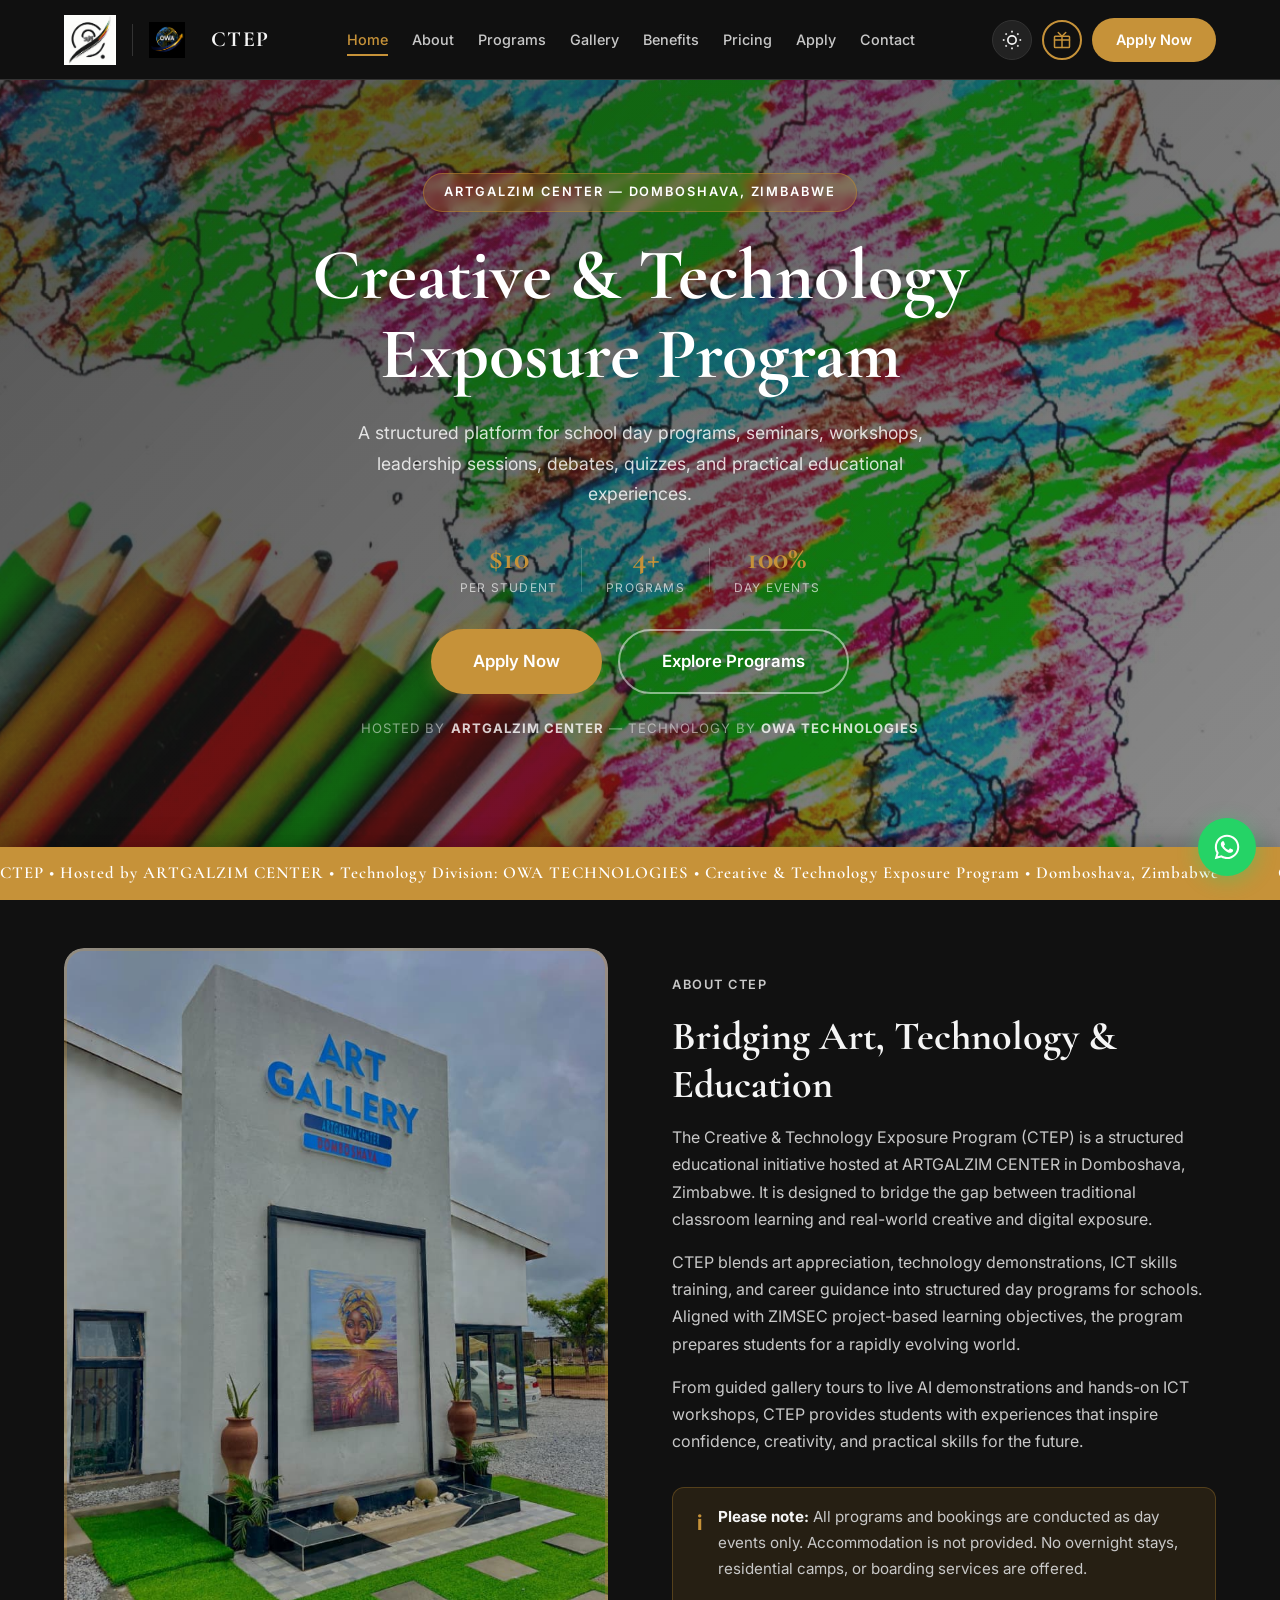
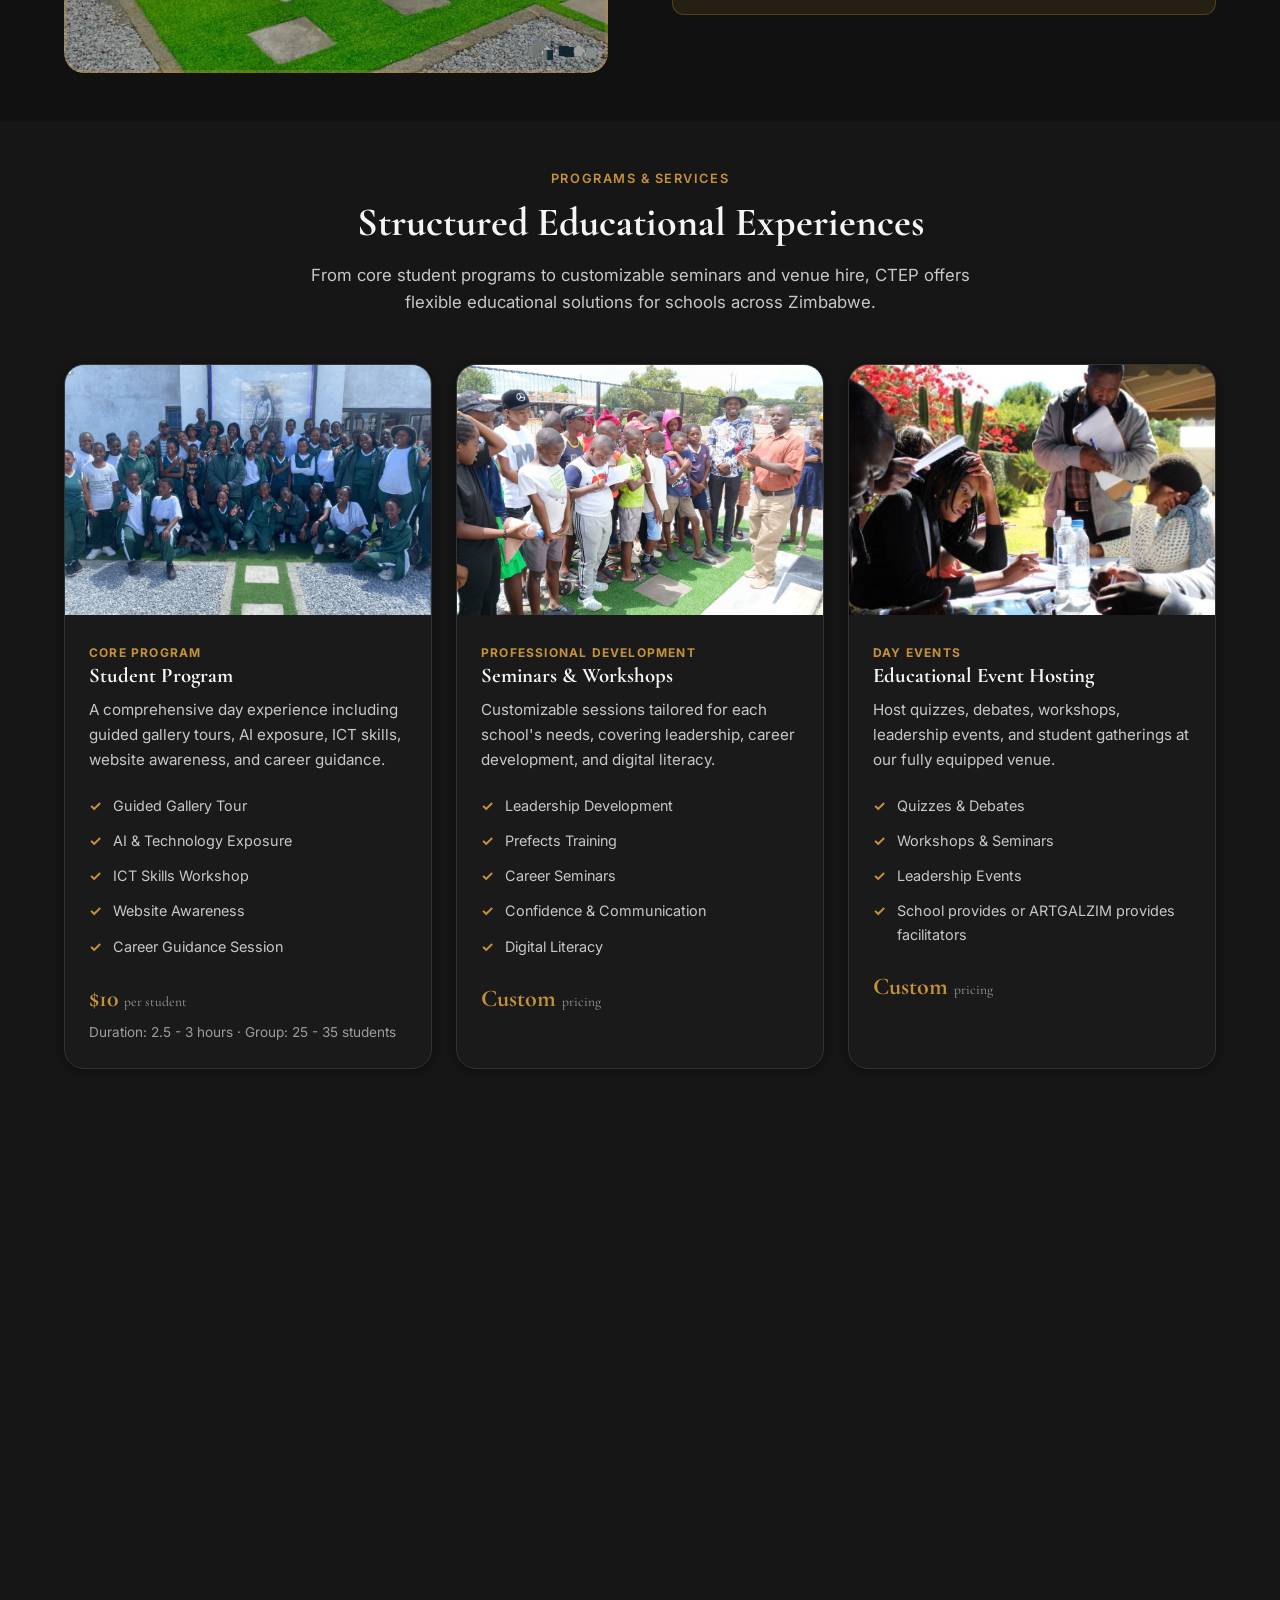
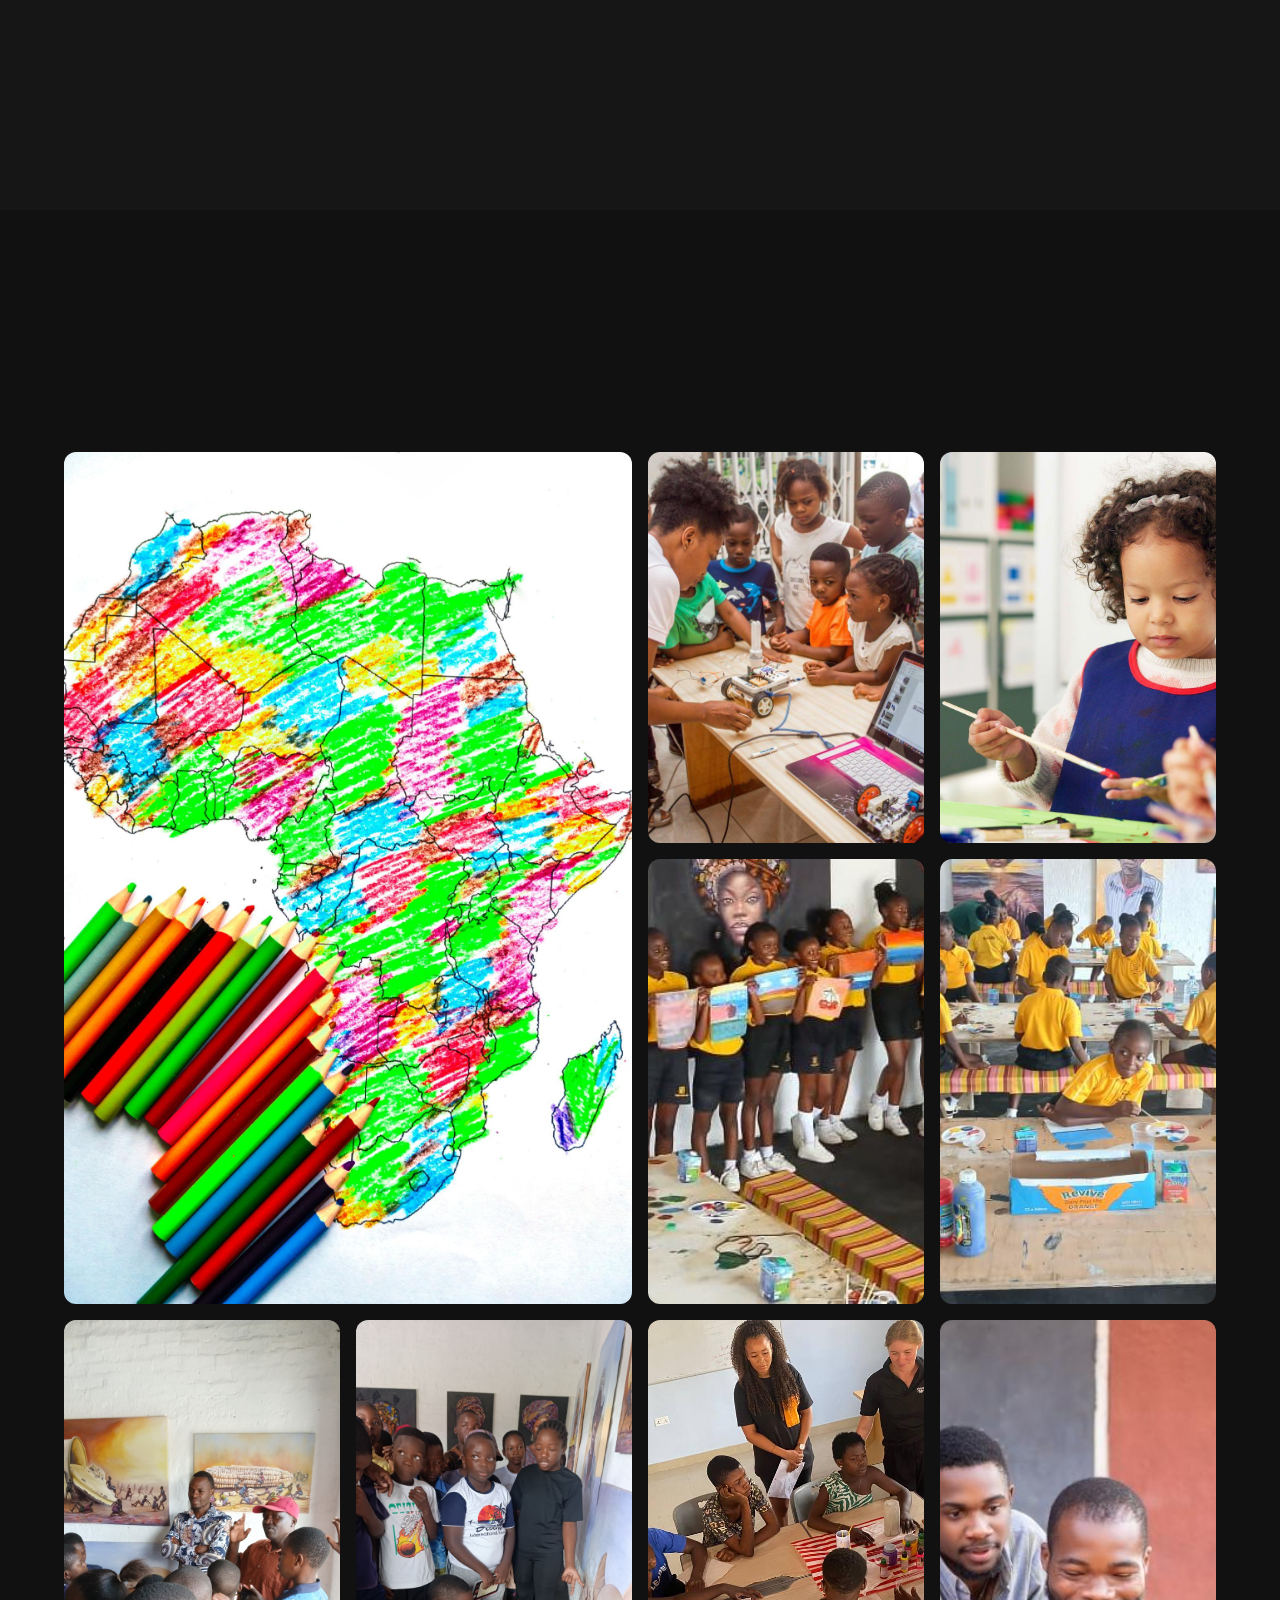
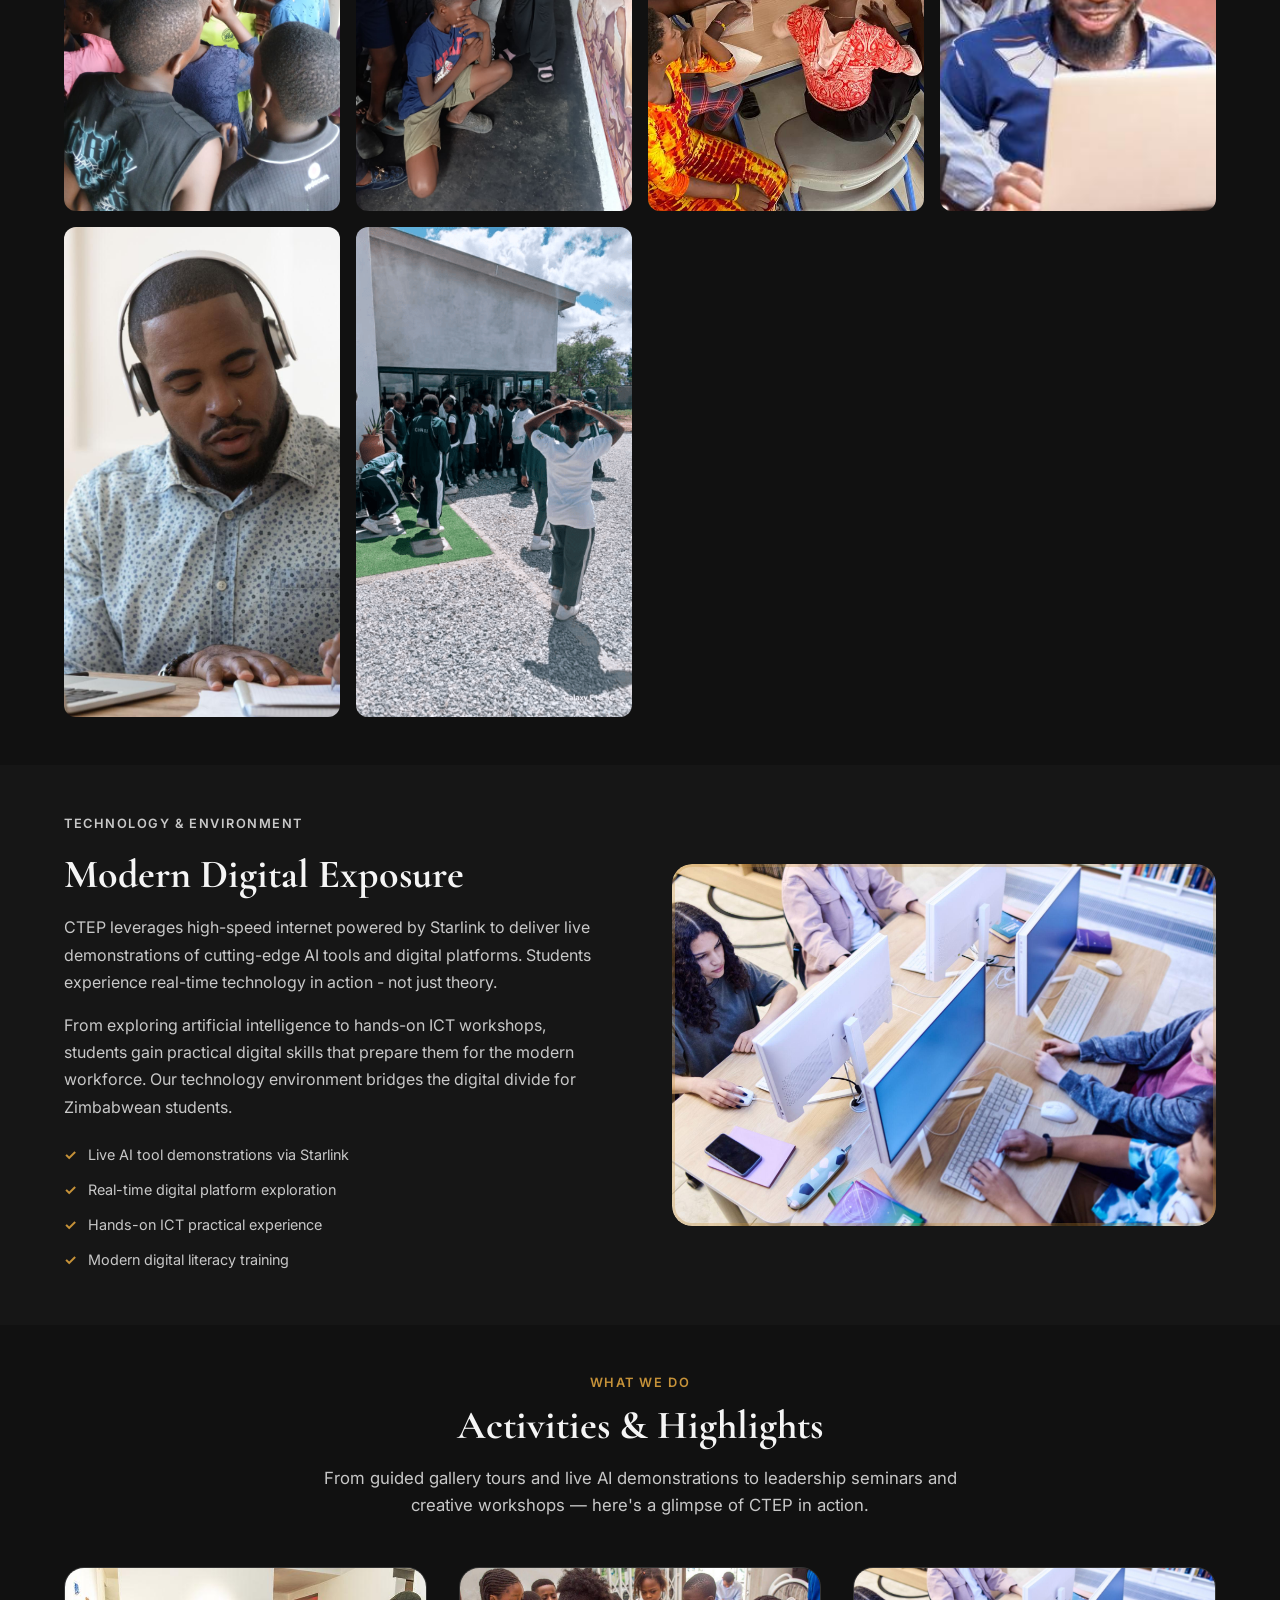
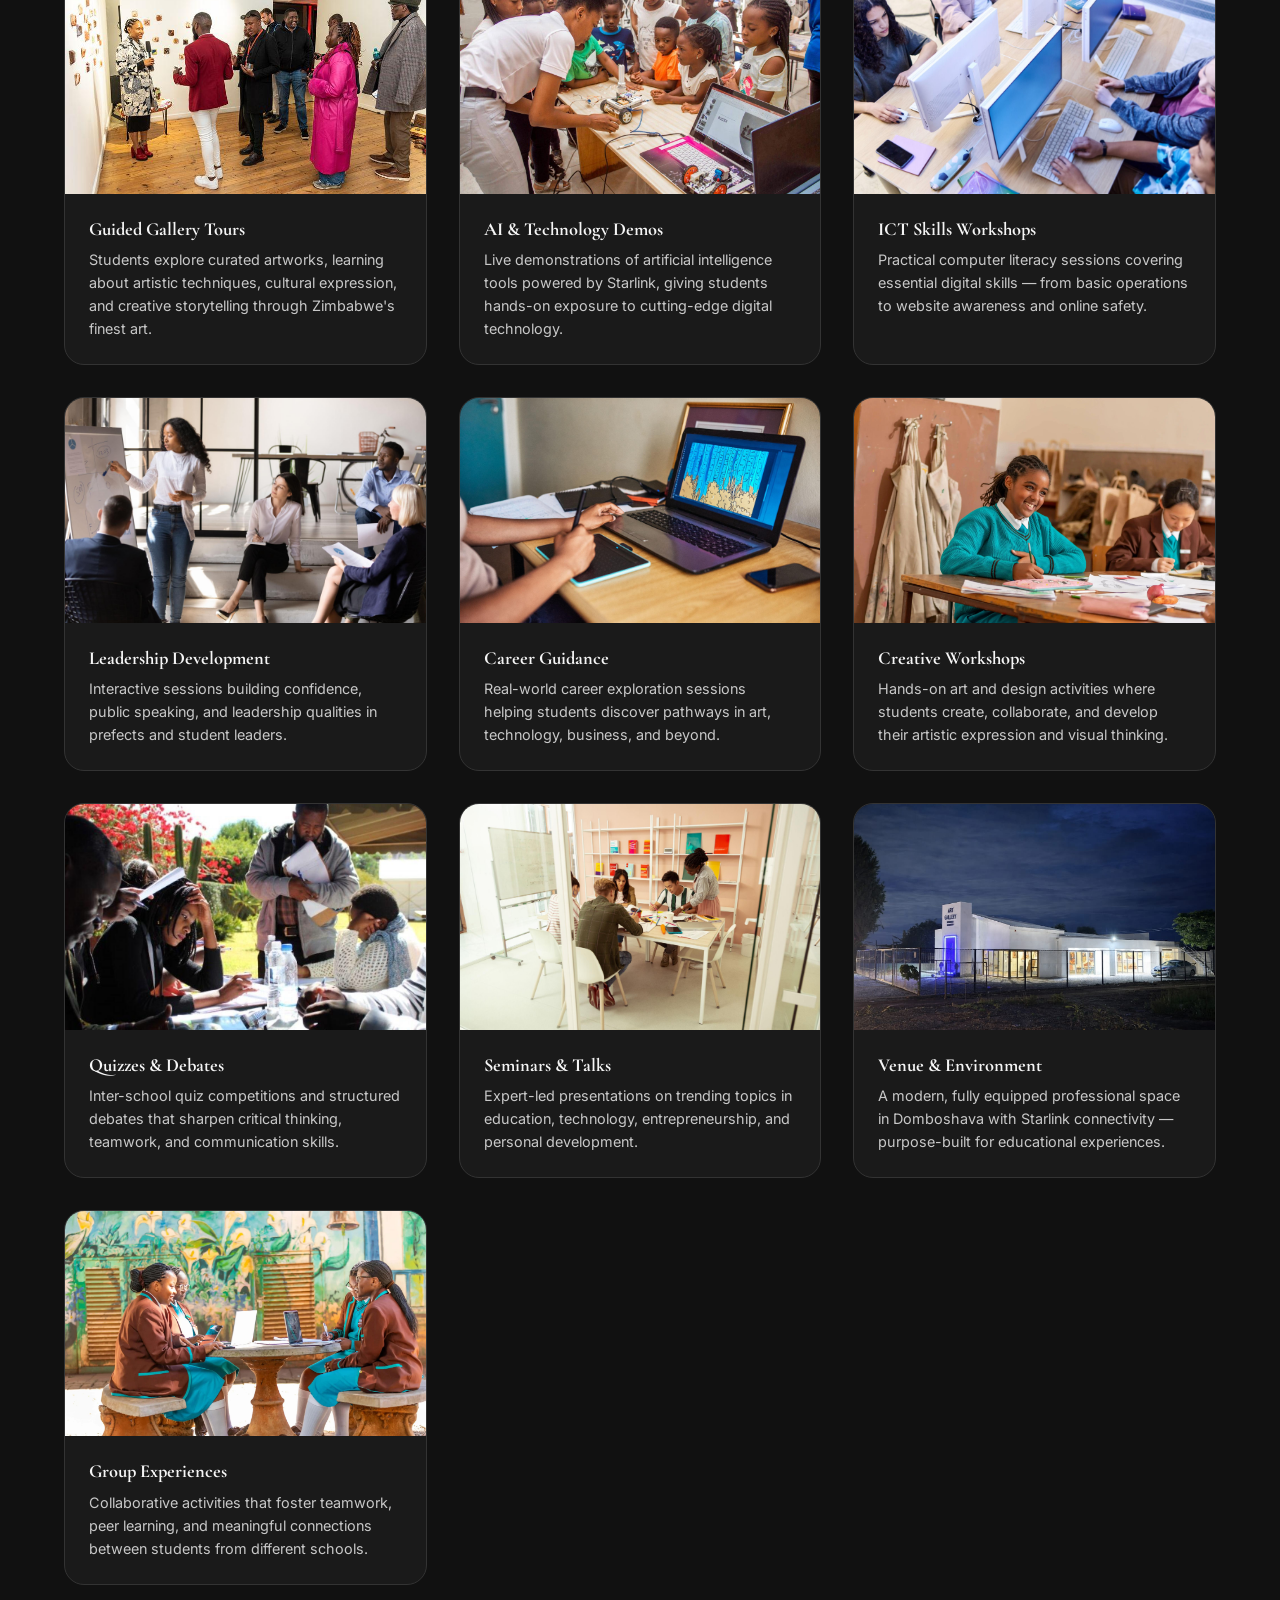
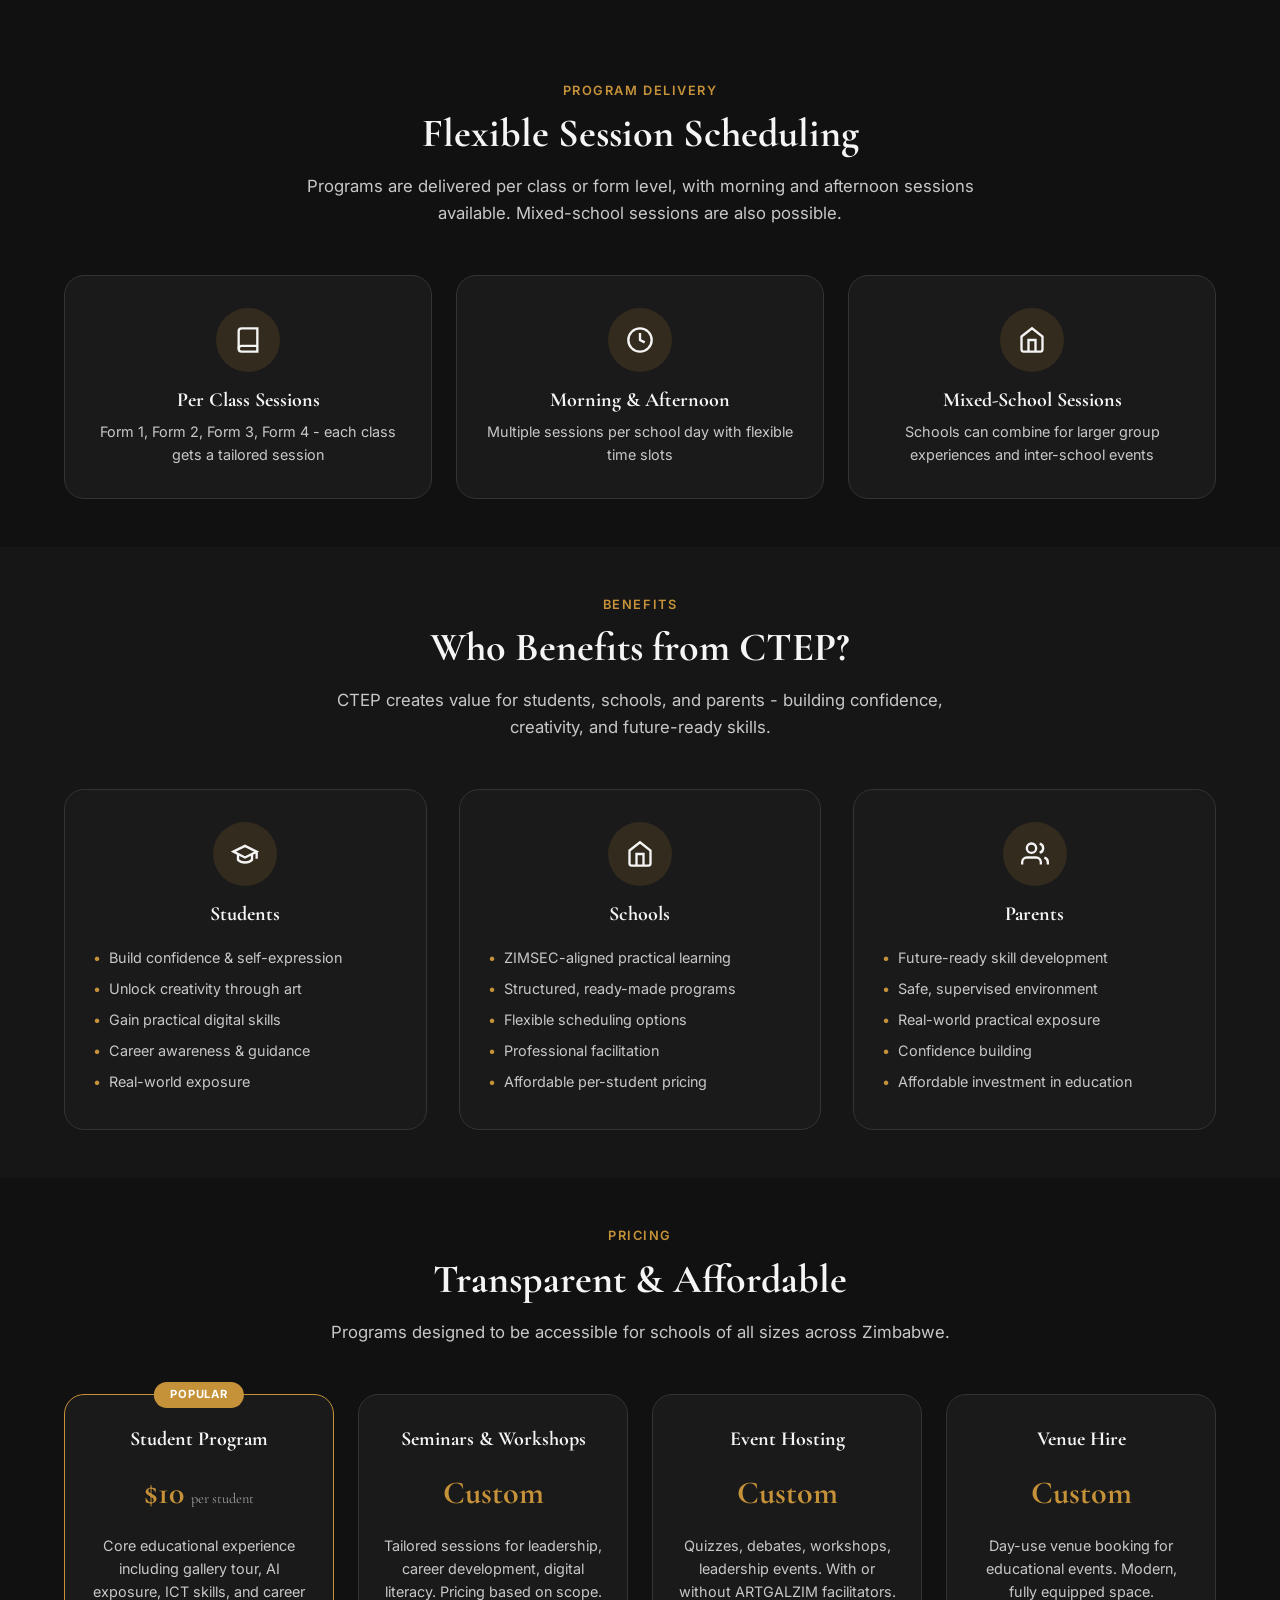
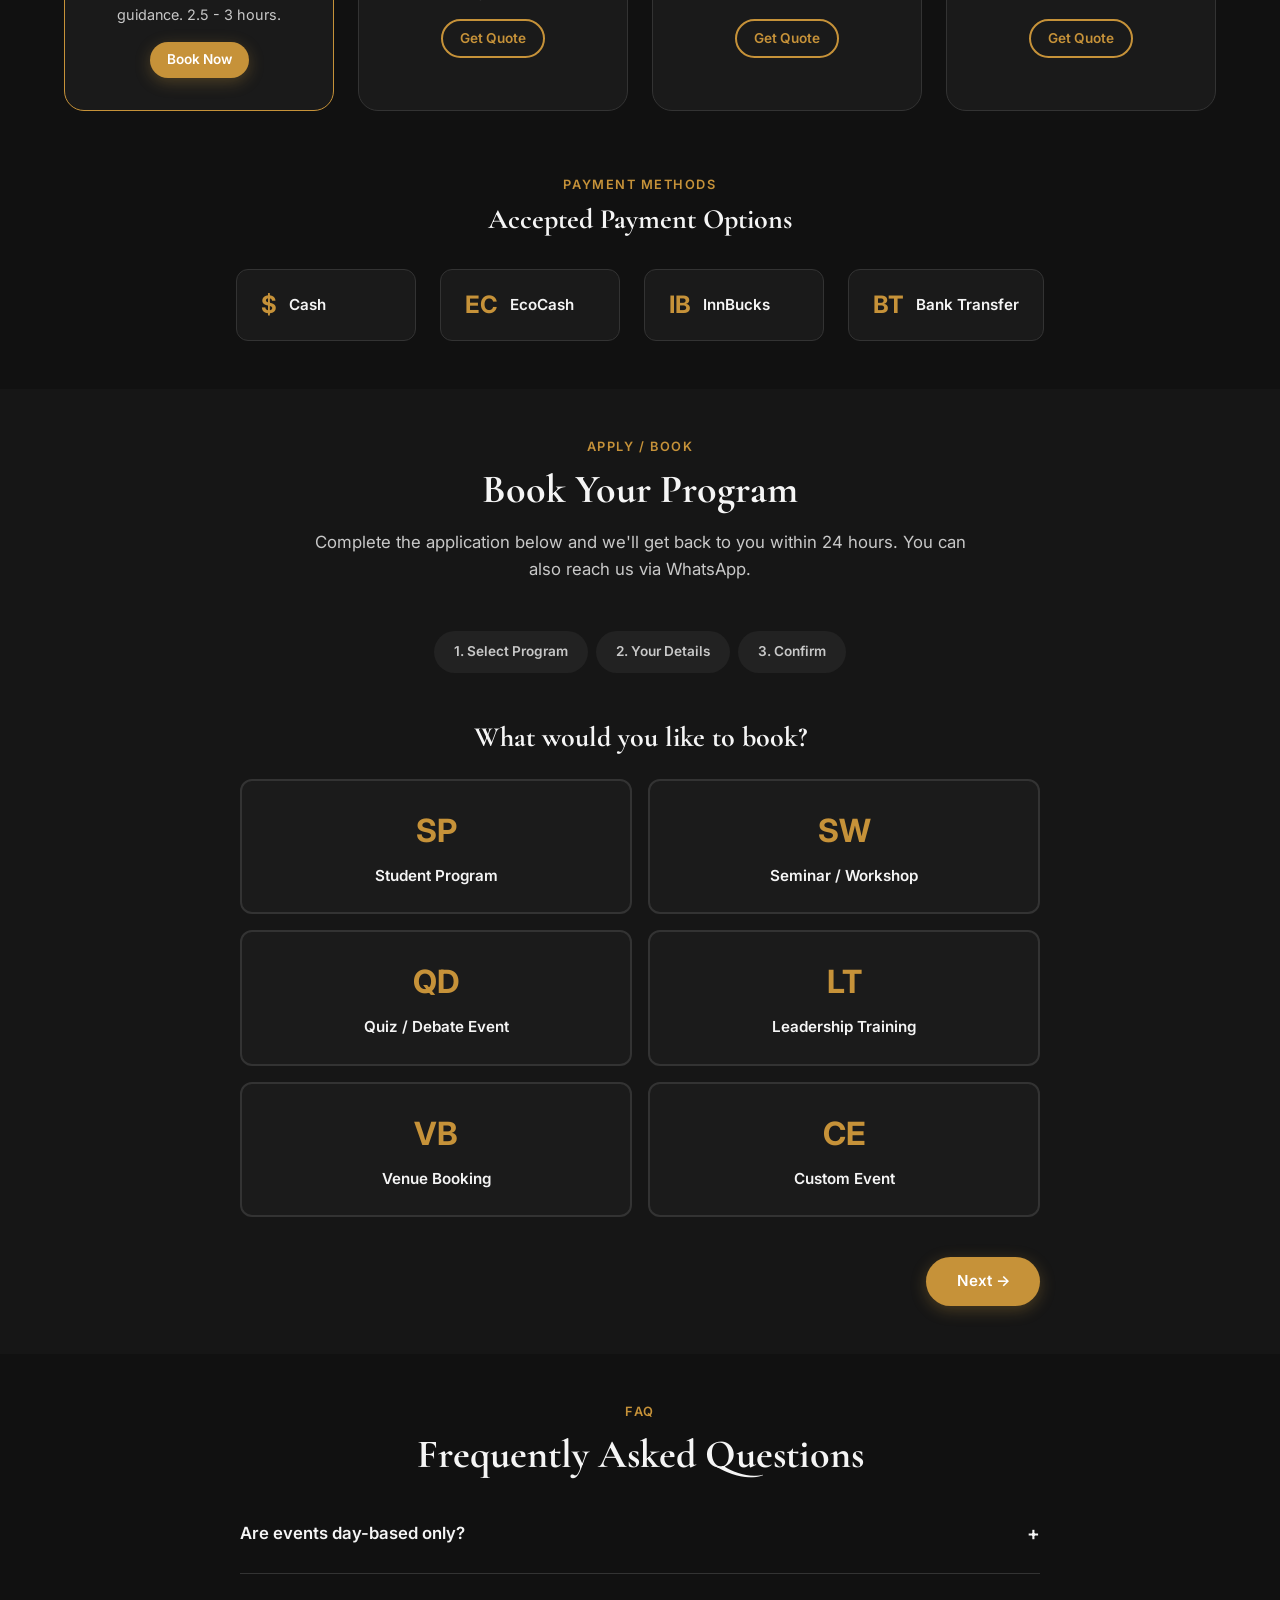
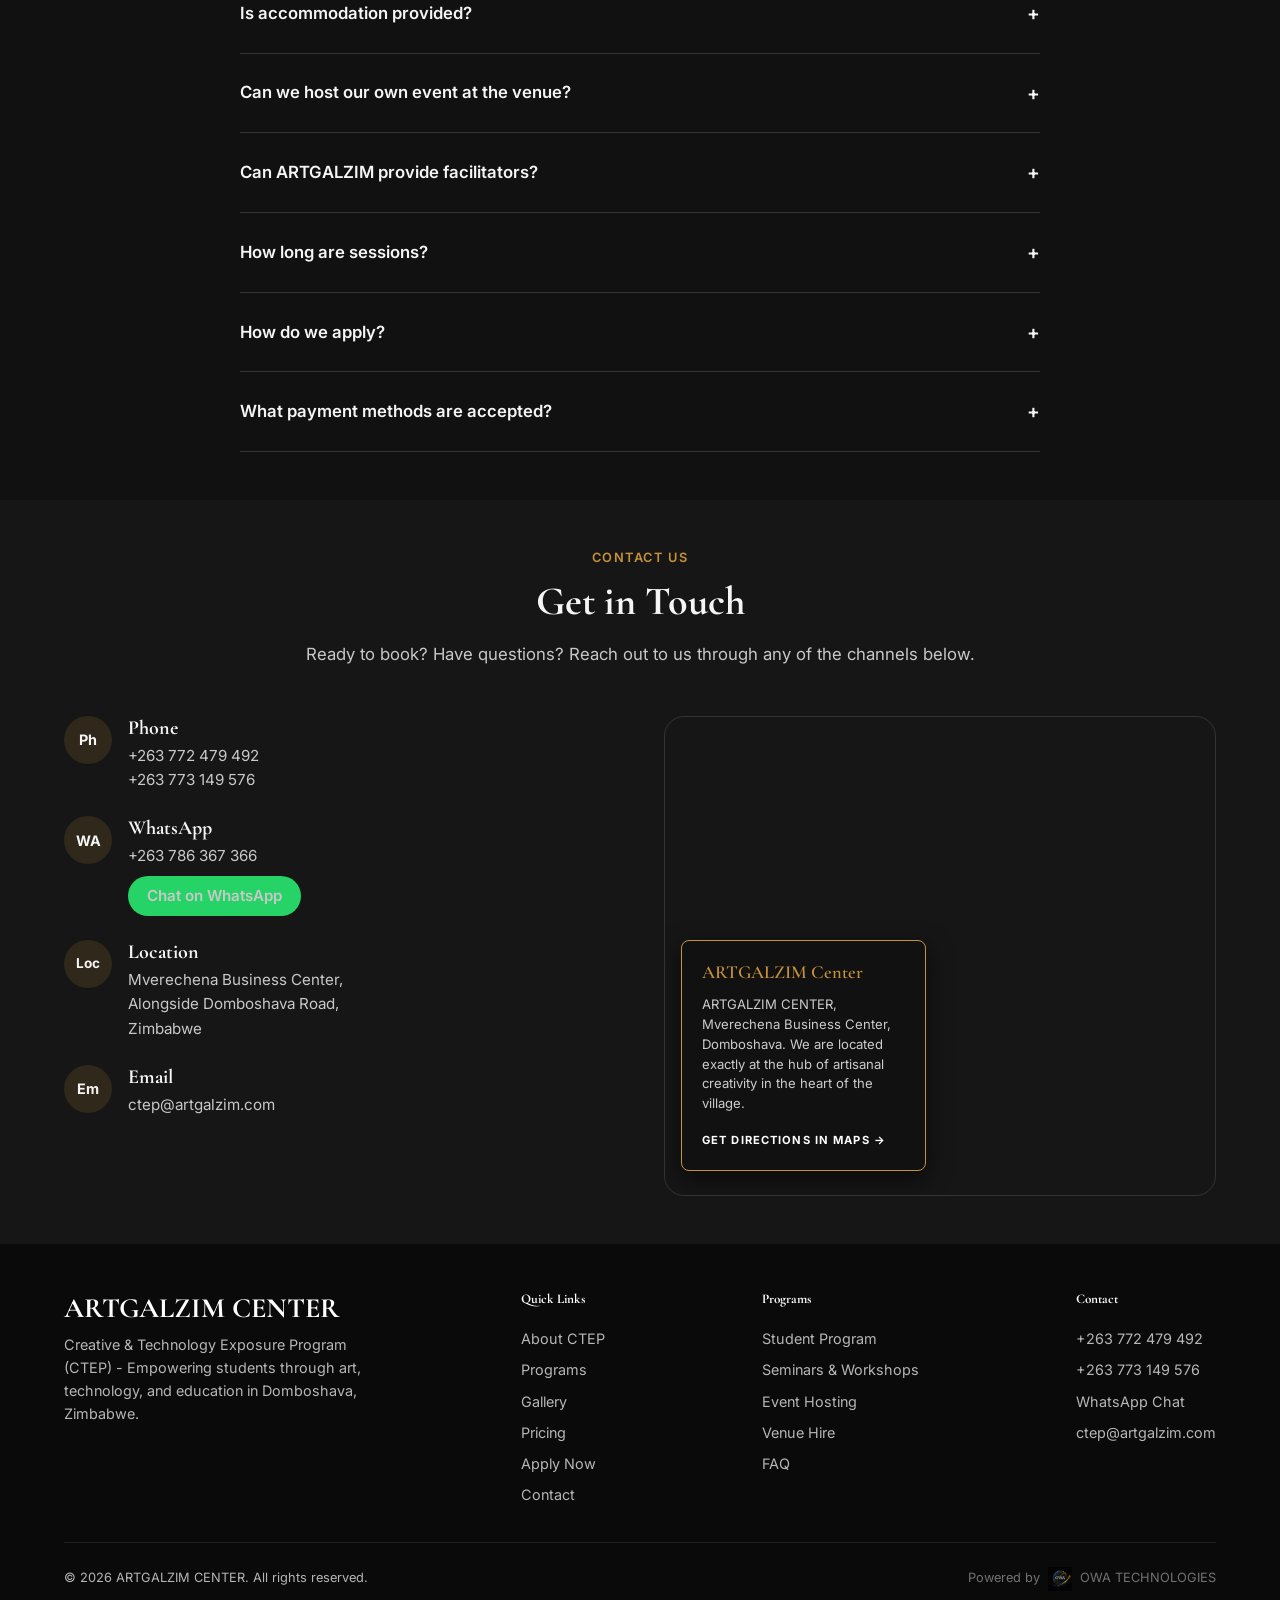
==== commit 0b43f06d: "Optimize mobile frontpage layout to match screenshot" ====
--- a/index.html
+++ b/index.html
@@ -169,9 +169,9 @@
 </div>
 <div class="hero__actions">
 <a href="#apply" class="btn btn--primary btn--lg">Apply Now</a>
-<a href="#programs" class="btn btn--secondary btn--lg">Explore Programs</a>
-</div>
-<p class="hero__powered">Hosted by <strong>ARTGALZIM CENTER</strong> &mdash; Technology by <strong>OWA TECHNOLOGIES</strong></p>
+<a href="#programs" class="btn btn--secondary btn--lg hide-on-mobile">Explore Programs</a>
+</div>
+<p class="hero__powered hide-on-mobile">Hosted by <strong>ARTGALZIM CENTER</strong> &mdash; Technology by <strong>OWA TECHNOLOGIES</strong></p>
 </div>
 </div>
 <div class="hero__indicators">
@@ -181,11 +181,20 @@
 <div class="hero__dot"></div>
 <div class="hero__dot"></div>
 </div>
-<div class="hero__marquee">
+<div class="hero__marquee desktop-marquee">
 <div class="marquee-track">
 <span class="marquee-text">CTEP &bull; Hosted by ARTGALZIM CENTER &bull; Technology Division: OWA TECHNOLOGIES &bull; Creative &amp; Technology Exposure Program &bull; Domboshava, Zimbabwe &bull; </span>
 <span class="marquee-text">CTEP &bull; Hosted by ARTGALZIM CENTER &bull; Technology Division: OWA TECHNOLOGIES &bull; Creative &amp; Technology Exposure Program &bull; Domboshava, Zimbabwe &bull; </span>
 <span class="marquee-text">CTEP &bull; Hosted by ARTGALZIM CENTER &bull; Technology Division: OWA TECHNOLOGIES &bull; Creative &amp; Technology Exposure Program &bull; Domboshava, Zimbabwe &bull; </span>
+</div>
+</div>
+<div class="hero__marquee mobile-marquee">
+<div class="marquee-track">
+<span class="marquee-text">OWA TECHNOLOGIES &bull; Creative &amp; Technology Exposure &bull; </span>
+<span class="marquee-text">OWA TECHNOLOGIES &bull; Creative &amp; Technology Exposure &bull; </span>
+<span class="marquee-text">OWA TECHNOLOGIES &bull; Creative &amp; Technology Exposure &bull; </span>
+<span class="marquee-text">OWA TECHNOLOGIES &bull; Creative &amp; Technology Exposure &bull; </span>
+<span class="marquee-text">OWA TECHNOLOGIES &bull; Creative &amp; Technology Exposure &bull; </span>
 </div>
 </div>
 </section>
--- a/style.css
+++ b/style.css
@@ -323,7 +323,12 @@
 .whatsapp-float{position:fixed;bottom:24px;right:24px;z-index:9999;background:#25D366;border-radius:50%;width:58px;height:58px;display:flex;align-items:center;justify-content:center;box-shadow:0 4px 20px rgba(37,211,102,0.4);transition:transform .3s ease,box-shadow .3s ease;animation:waPulse 2s infinite;transform:translateZ(0);-webkit-transform:translateZ(0);will-change:transform}
 .whatsapp-float:hover{transform:scale(1.12) translateZ(0);box-shadow:0 6px 28px rgba(37,211,102,0.6)}
 @keyframes waPulse{0%,100%{box-shadow:0 4px 20px rgba(37,211,102,0.4)}50%{box-shadow:0 4px 30px rgba(37,211,102,0.7)}}
-@media(max-width:640px) { .whatsapp-float{bottom:70px;right:16px;width:50px;height:50px;font-size:1.5rem} }
+@media(max-width:640px) { .whatsapp-float{bottom:24px;right:16px;width:50px;height:50px;font-size:1.5rem} }
+
+/* === RESPONSIVE UTILS === */
+@media(max-width:640px) {
+  .hide-on-mobile { display: none !important; }
+}
 
 /* === GALLERY MOSAIC === */
 .gallery-mosaic{display:grid;grid-template-columns:repeat(4,1fr);gap:var(--space-2)}
@@ -576,7 +581,7 @@
 }
 @media(max-width:640px) {
   .hero { min-height: auto; }
-  .hero__content { padding: 10px 16px 80px; }
+  .hero__content { padding: 40px 16px 80px; }
   .hero h1 { font-size: clamp(2rem, 8vw, 2.3rem); margin-bottom: var(--space-2); }
   .hero__subtitle { font-size: .9rem; margin-bottom: var(--space-3); line-height: 1.5; }
   .hero__stats { gap: 10px; margin-bottom: var(--space-3); }
@@ -589,6 +594,11 @@
 .marquee-track { display: inline-flex; animation: marqueeScroll 50s linear infinite; transform: translateZ(0); -webkit-transform: translateZ(0); will-change: transform; }
 .marquee-text { padding-right: 3rem; display: inline-block; }
 @keyframes marqueeScroll { 0% { transform: translateX(0); } 100% { transform: translateX(-33.333%); } }
+.mobile-marquee { display: none !important; }
+@media(max-width:640px) {
+  .desktop-marquee { display: none !important; }
+  .mobile-marquee { display: flex !important; }
+}
 
 /* === MODAL BASE === */
 .modal-overlay { position: fixed; inset: 0; background: rgba(0,0,0,0.7); z-index: 10000; display: flex; align-items: flex-start; justify-content: center; padding: var(--space-3); overflow-y: auto; opacity: 0; pointer-events: none; transition: opacity .35s ease; backdrop-filter: blur(6px); }
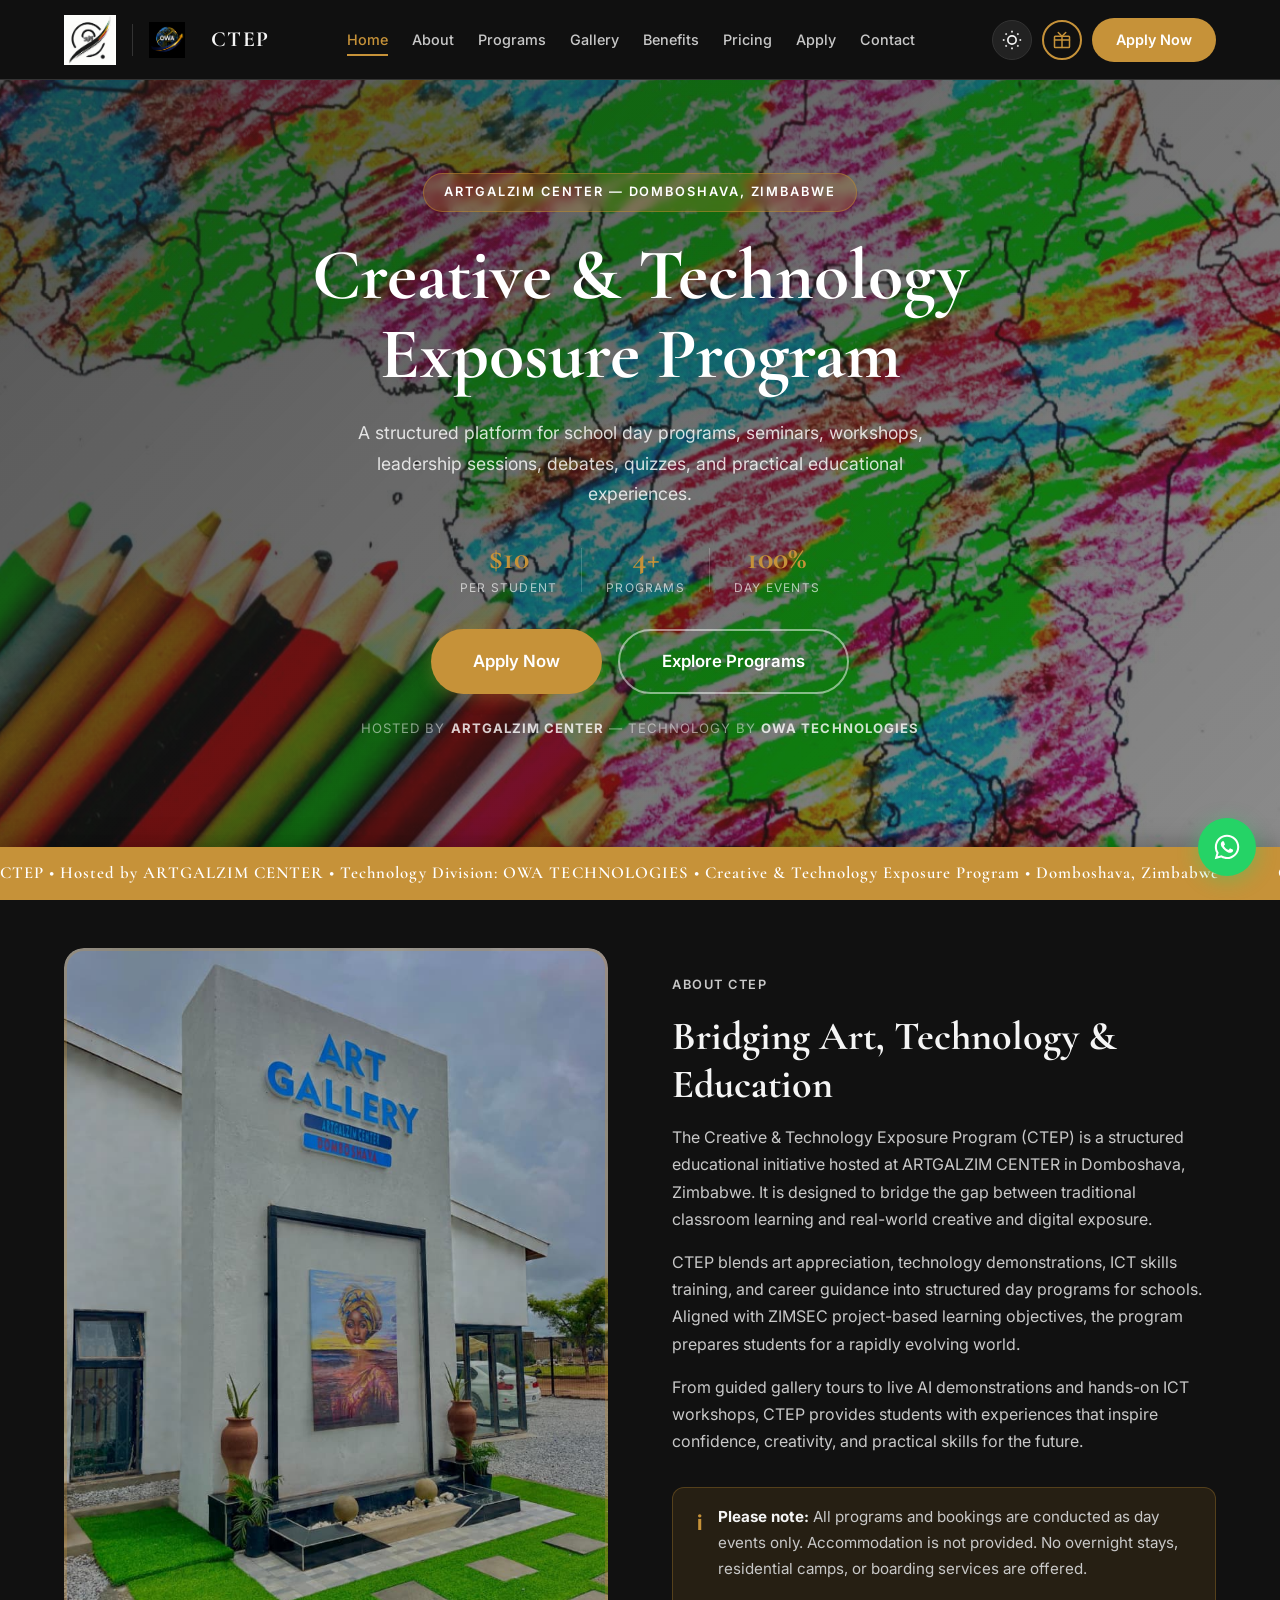
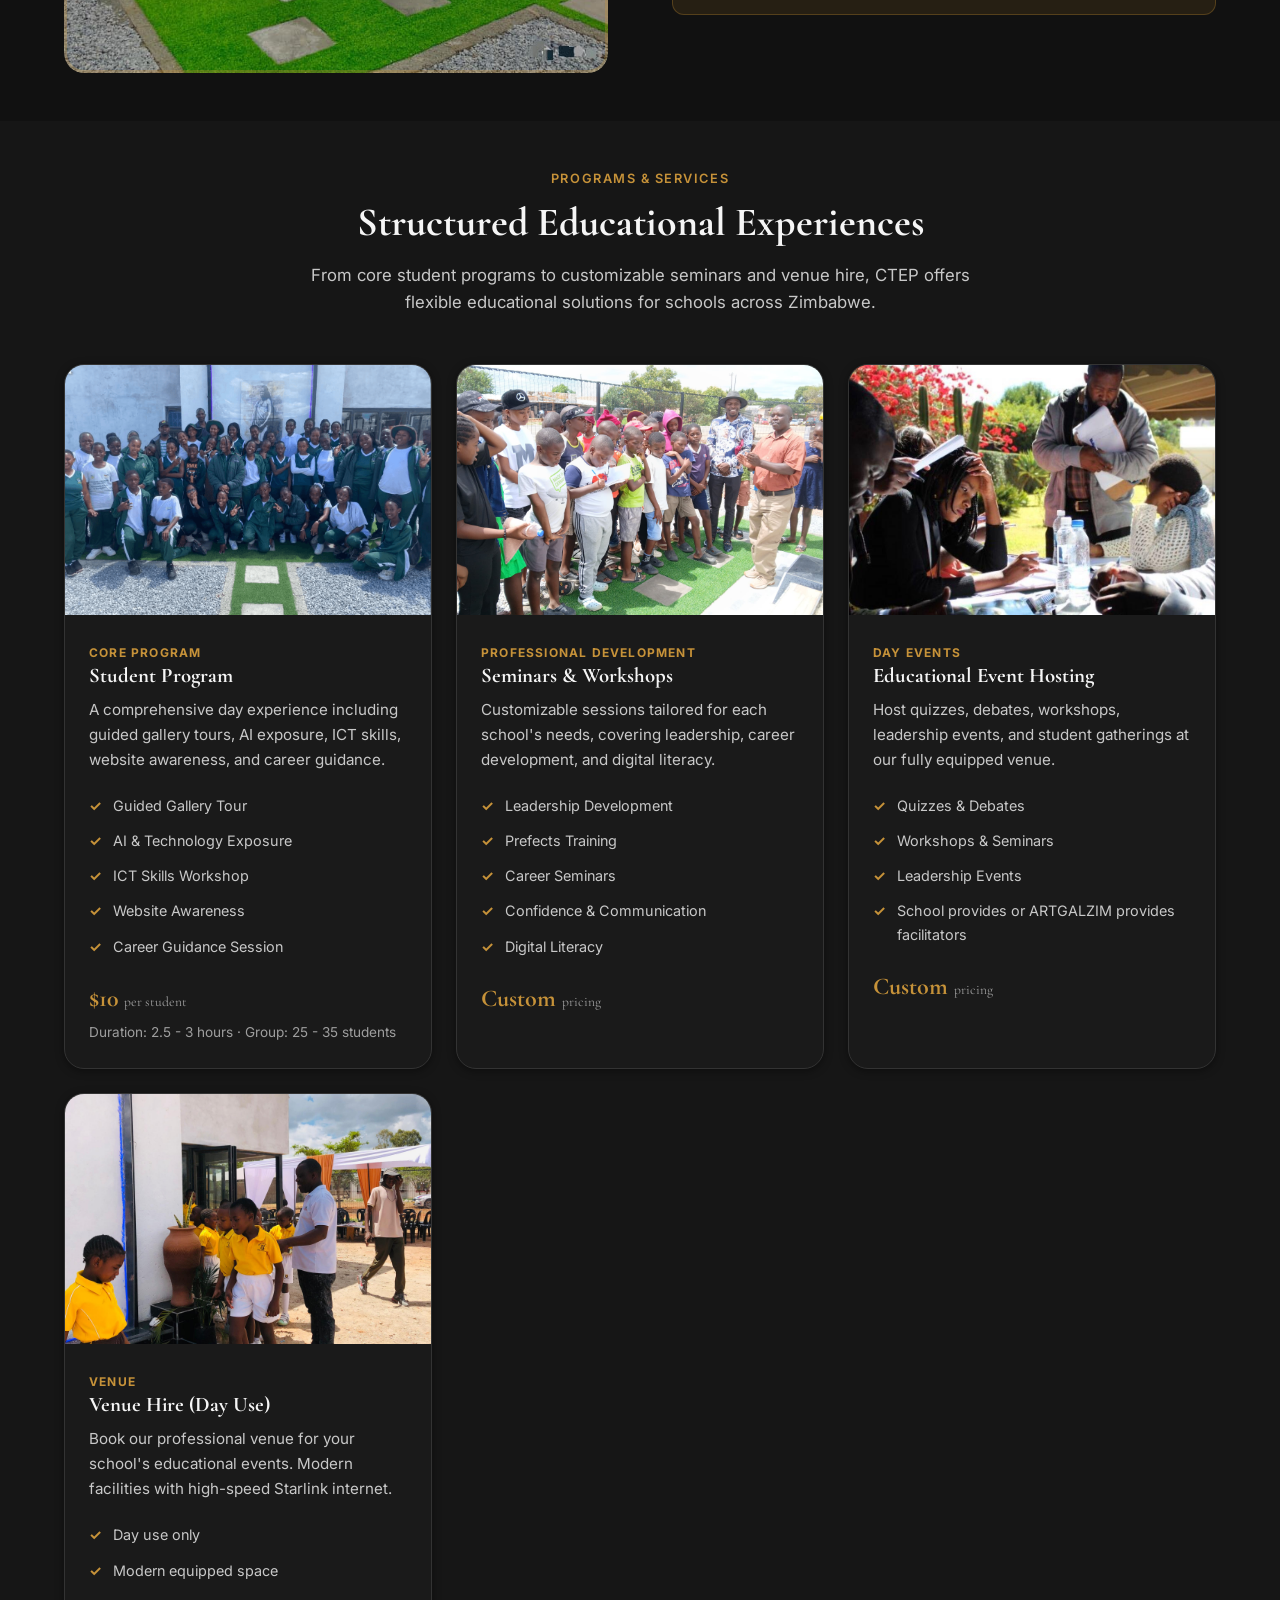
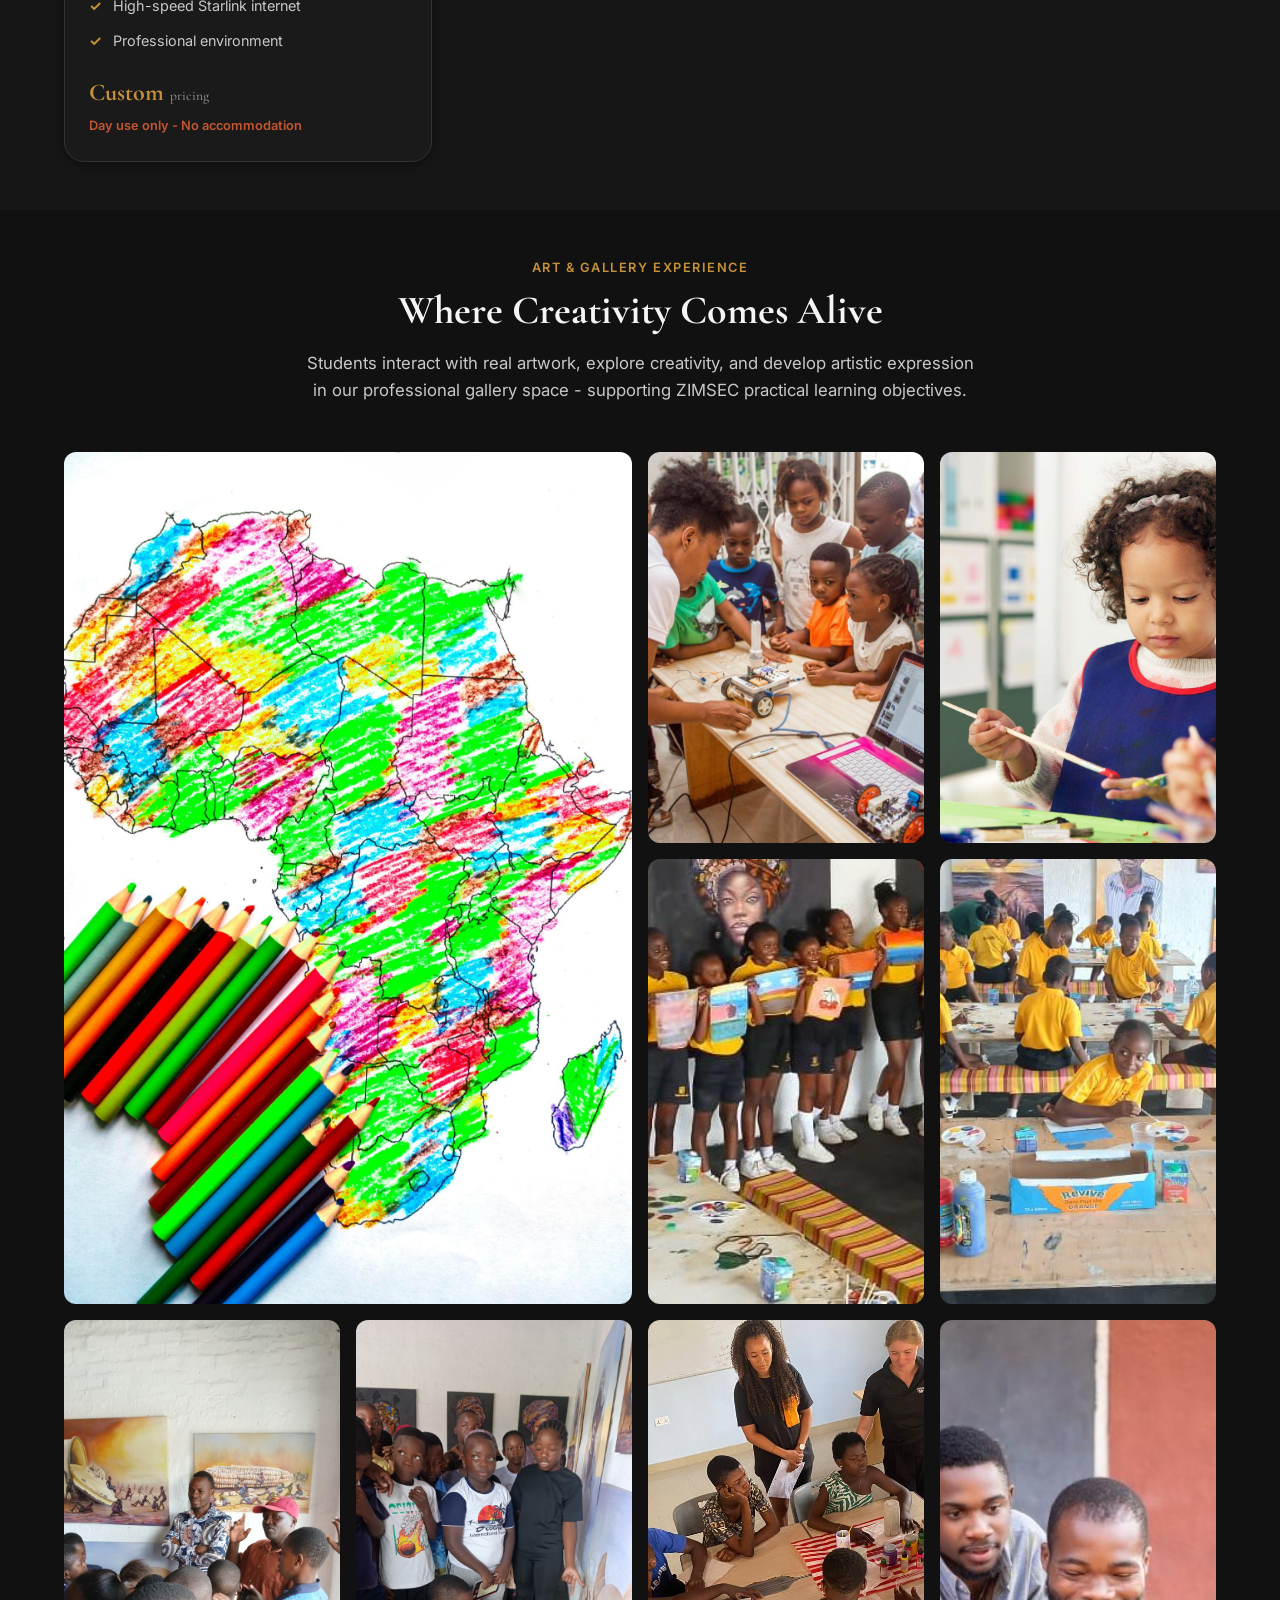
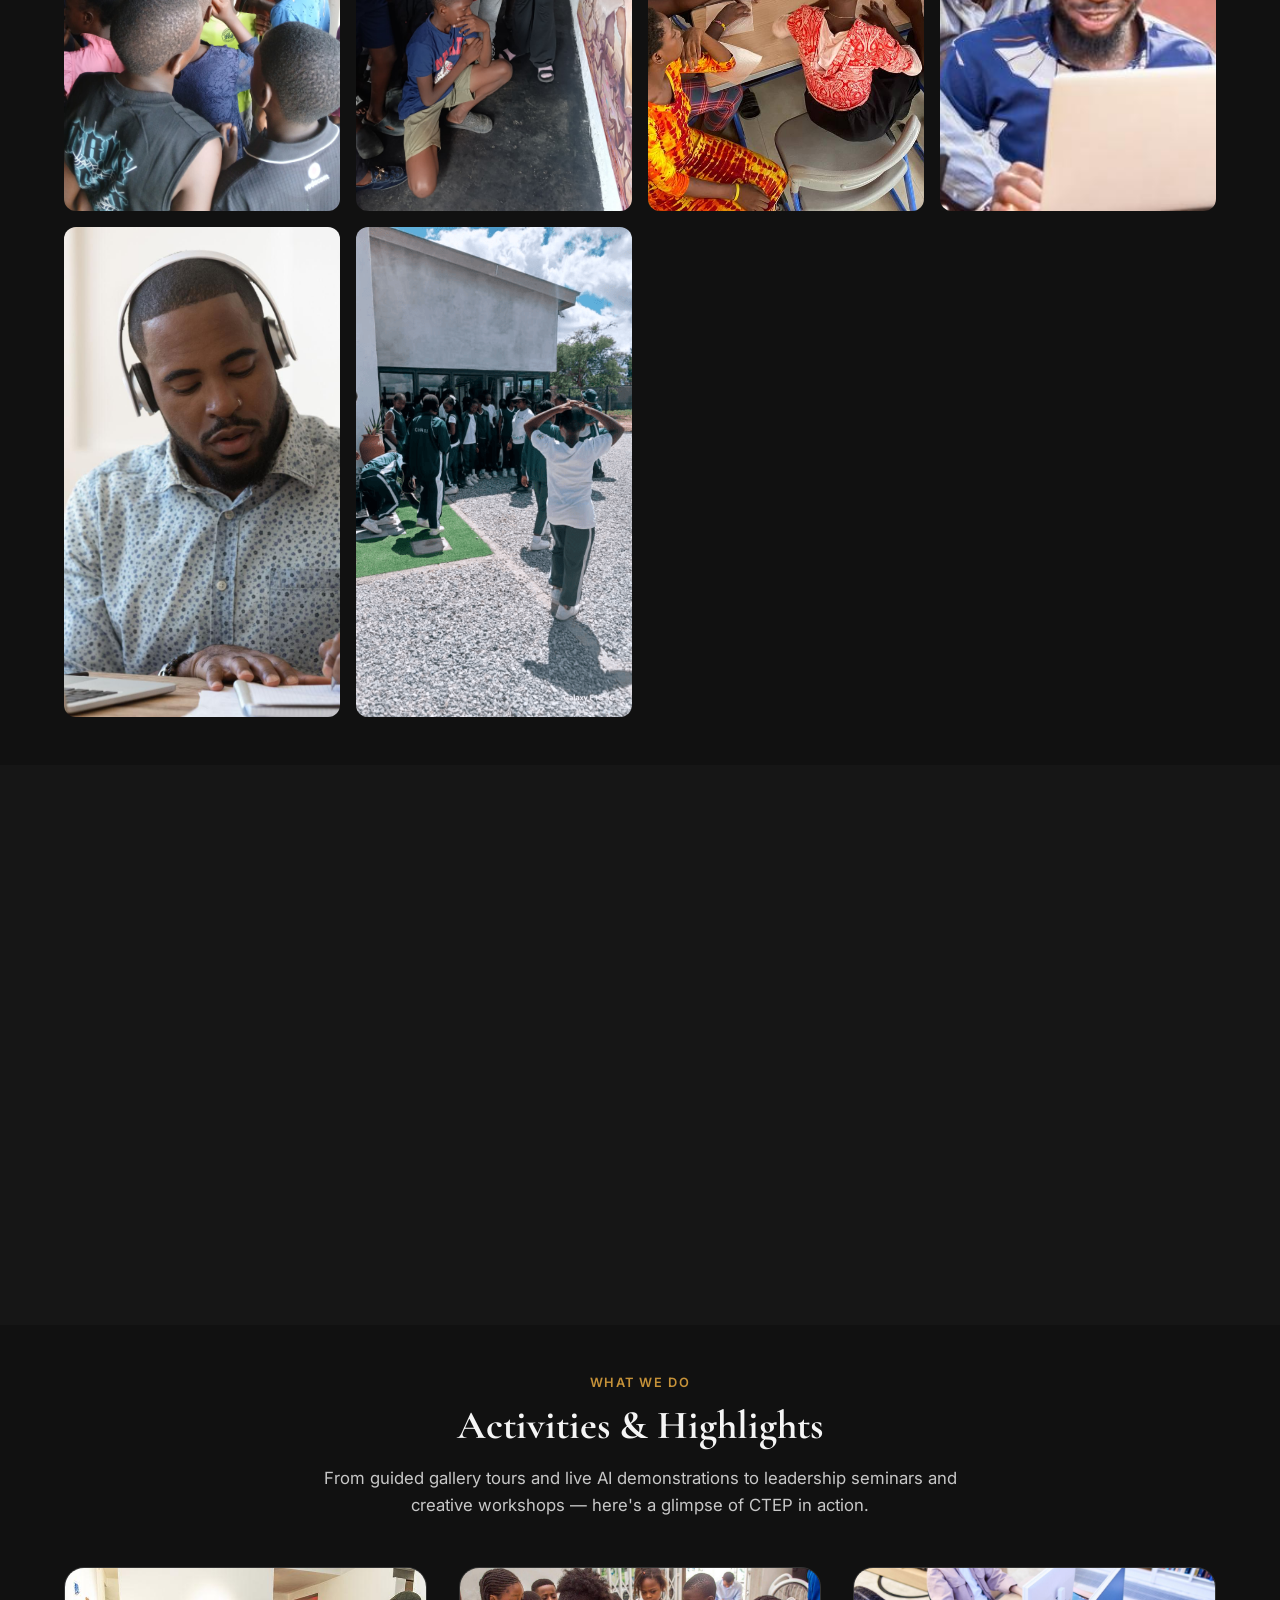
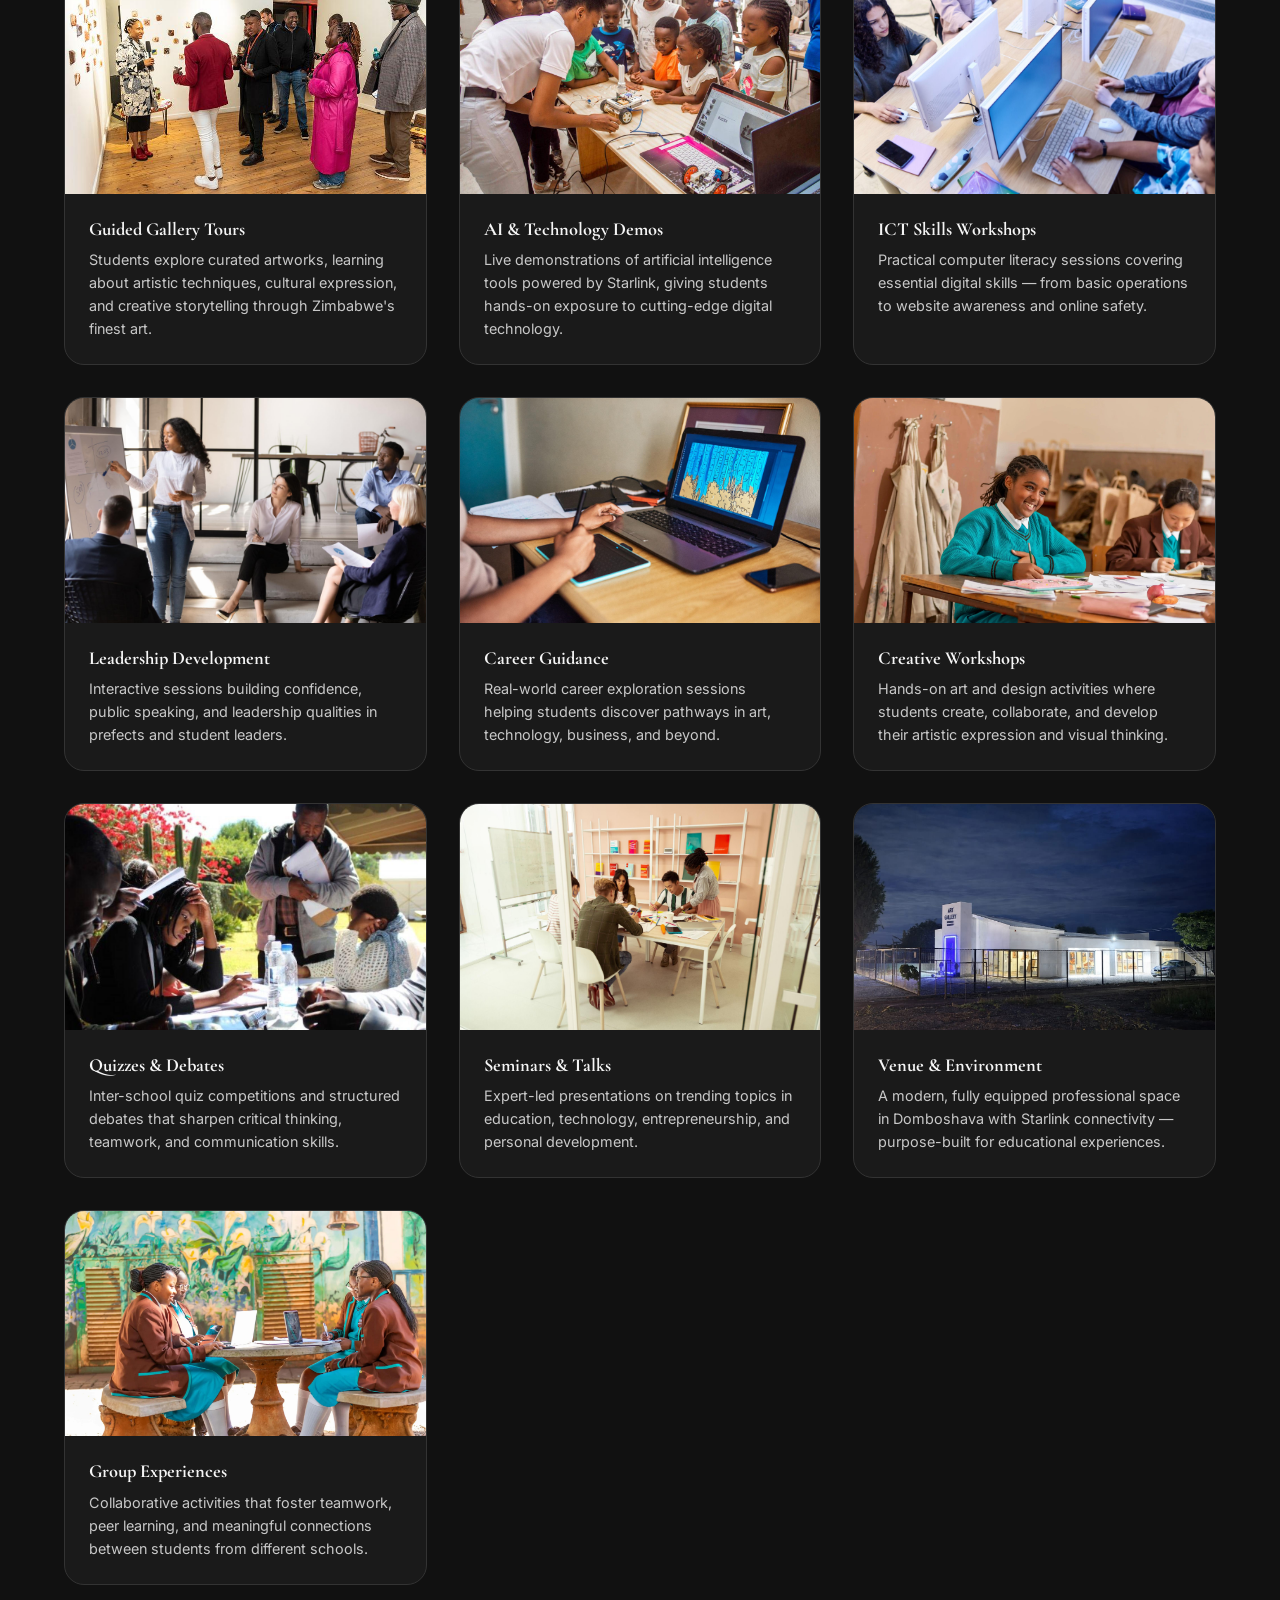
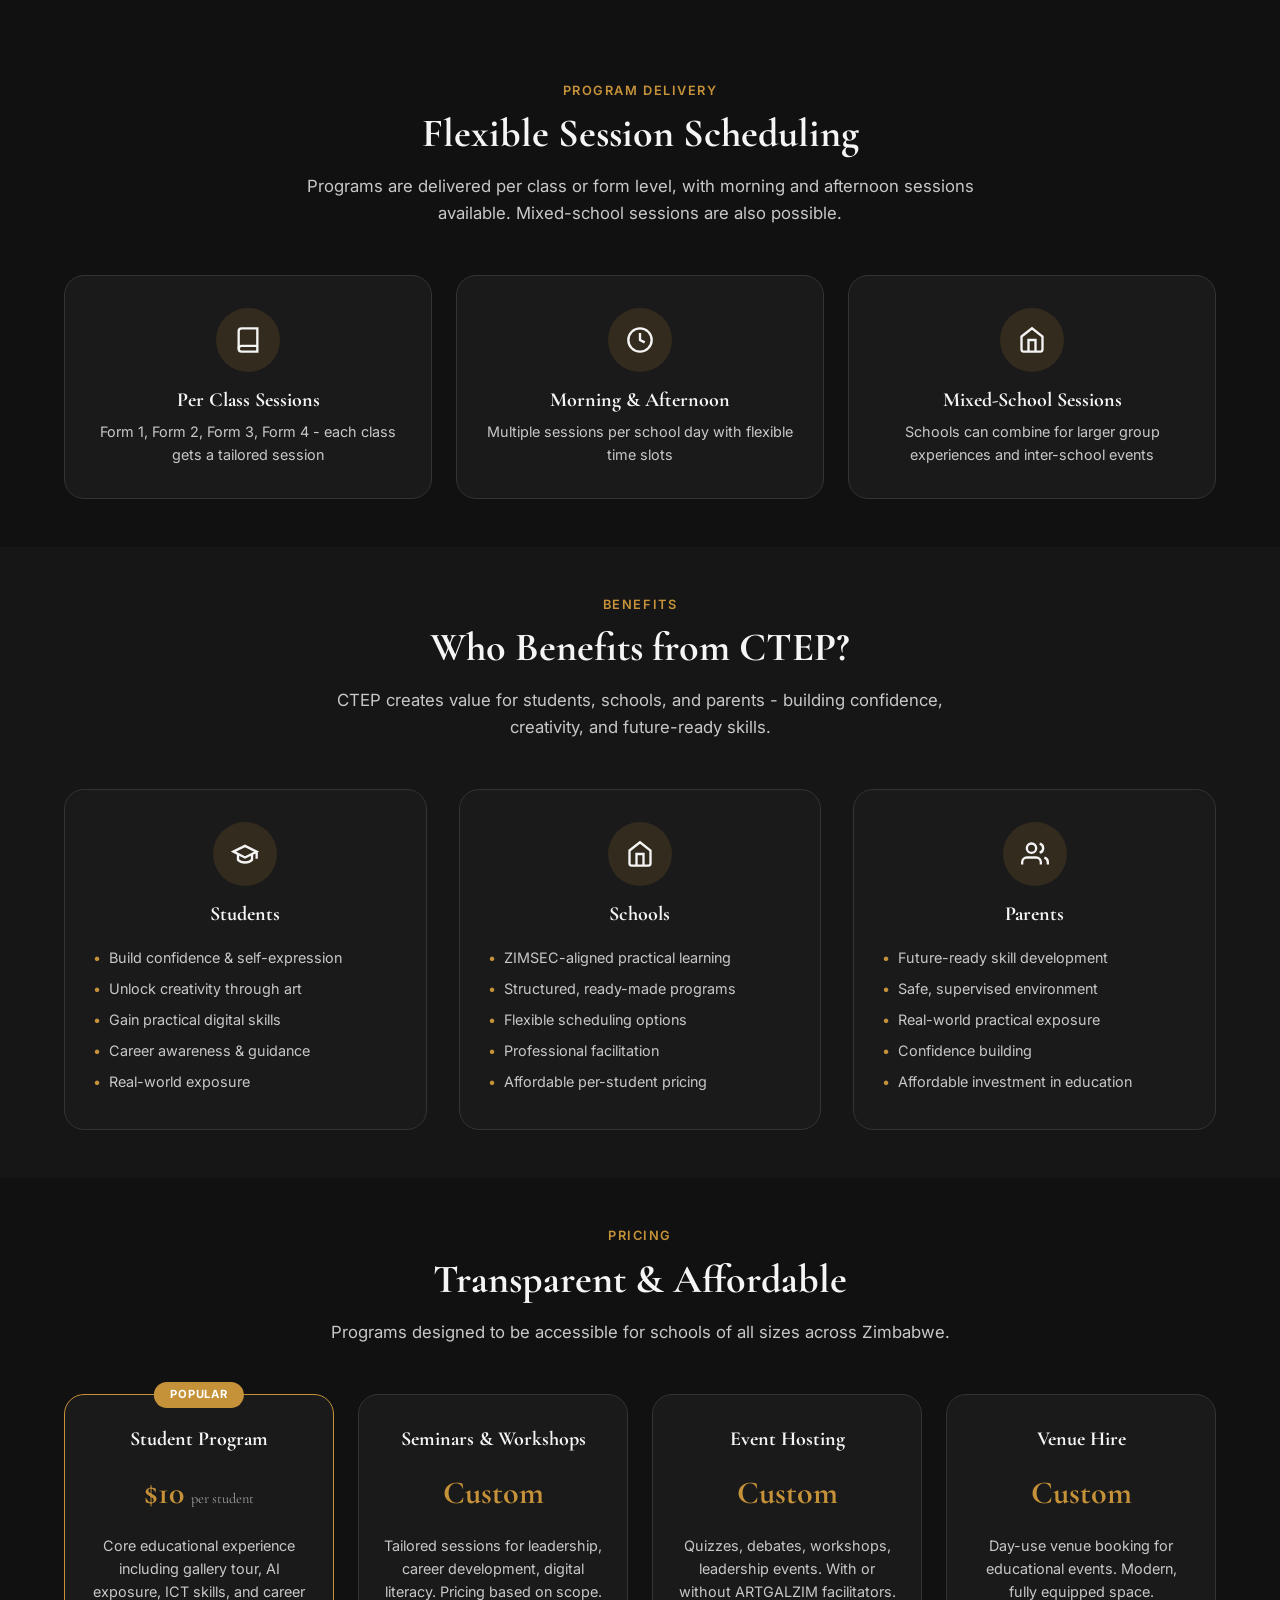
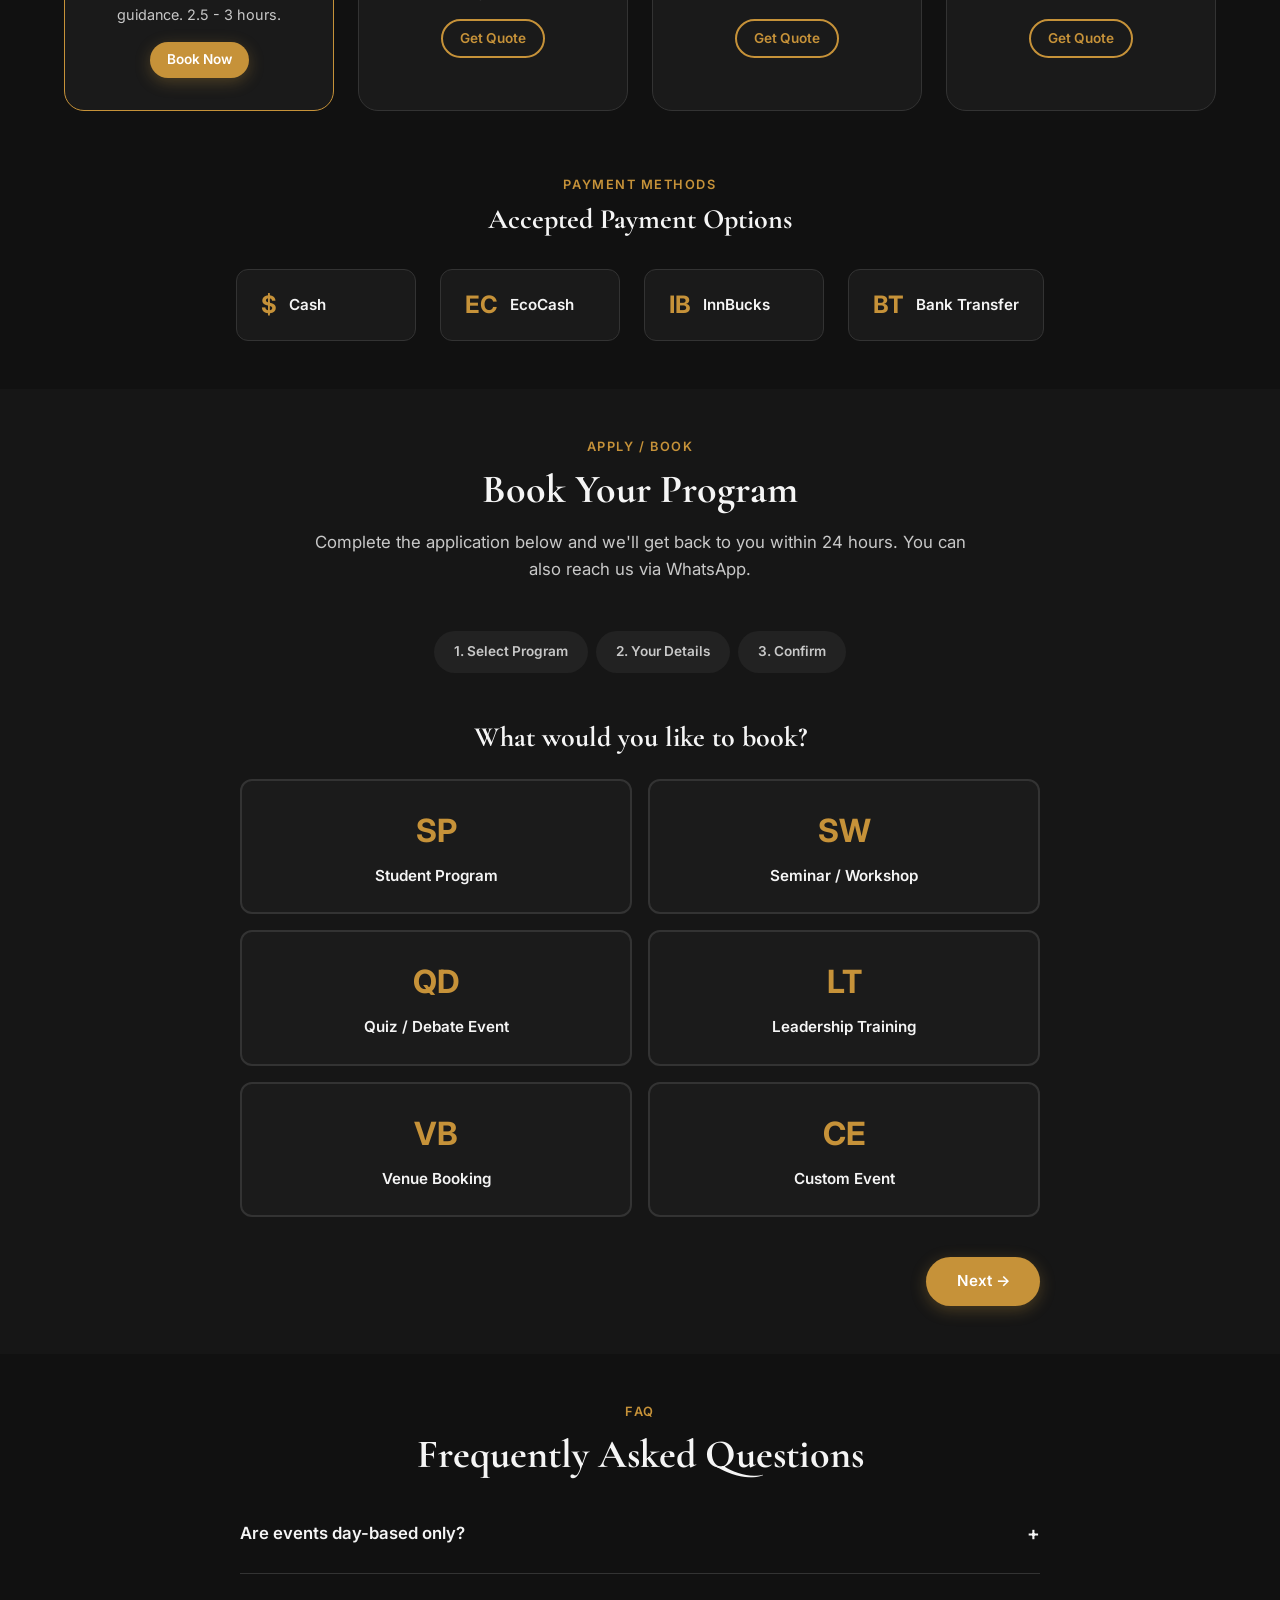
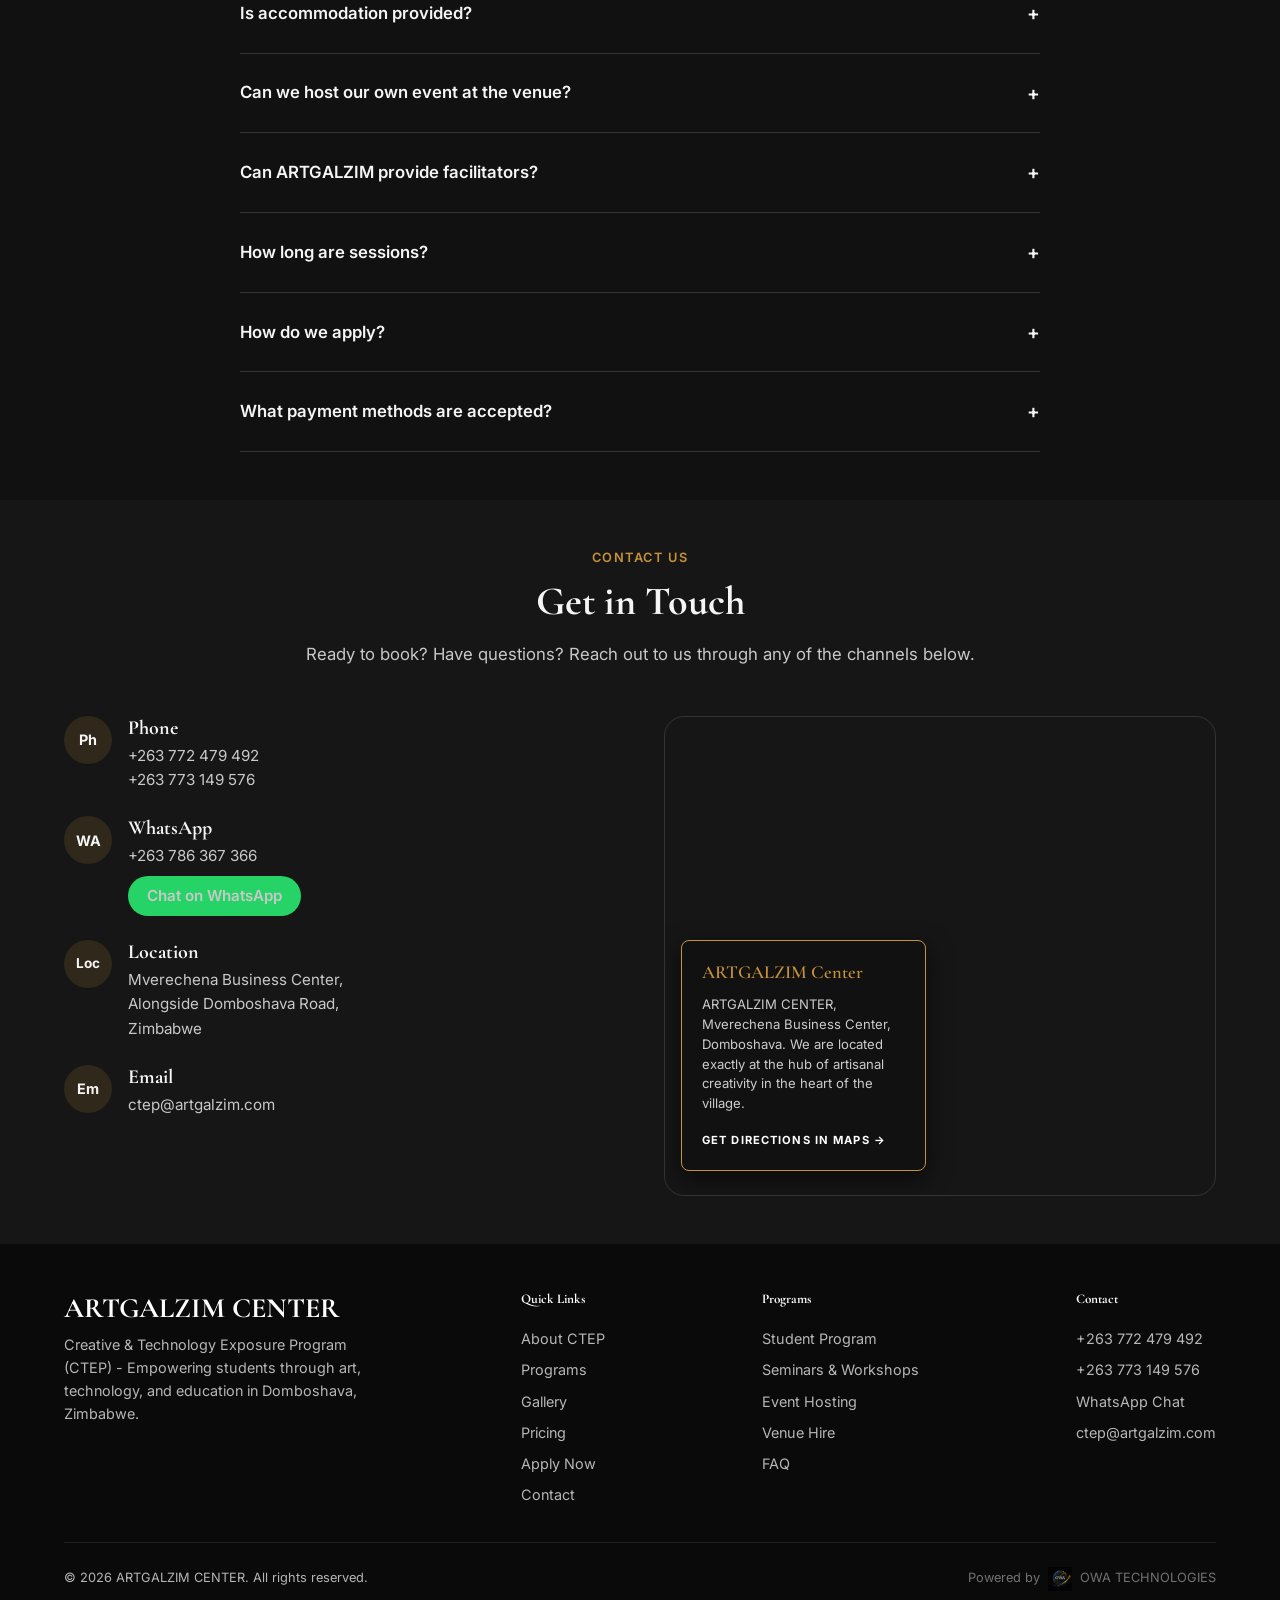
==== commit 108e5124: "Restore secondary button and powered-by text on mobile" ====
--- a/index.html
+++ b/index.html
@@ -169,9 +169,9 @@
 </div>
 <div class="hero__actions">
 <a href="#apply" class="btn btn--primary btn--lg">Apply Now</a>
-<a href="#programs" class="btn btn--secondary btn--lg hide-on-mobile">Explore Programs</a>
-</div>
-<p class="hero__powered hide-on-mobile">Hosted by <strong>ARTGALZIM CENTER</strong> &mdash; Technology by <strong>OWA TECHNOLOGIES</strong></p>
+<a href="#programs" class="btn btn--secondary btn--lg">Explore Programs</a>
+</div>
+<p class="hero__powered">Hosted by <strong>ARTGALZIM CENTER</strong> &mdash; Technology by <strong>OWA TECHNOLOGIES</strong></p>
 </div>
 </div>
 <div class="hero__indicators">
--- a/style.css
+++ b/style.css
@@ -452,7 +452,6 @@
   .form-row{grid-template-columns:1fr}
   .hero__actions{flex-direction:column;align-items:stretch;width:100%;gap:12px}
   .hero__actions .btn{width:100%;justify-content:center}
-  .hero__actions .btn--secondary{display:none}
   .hero__stat-divider{display:none}
   .hero__stats{gap:var(--space-2);margin-bottom:var(--space-3)}
   .hero__marquee{position:absolute;bottom:0;left:0;width:100%;display:flex;z-index:10;font-size:.75rem;padding:9px 0}
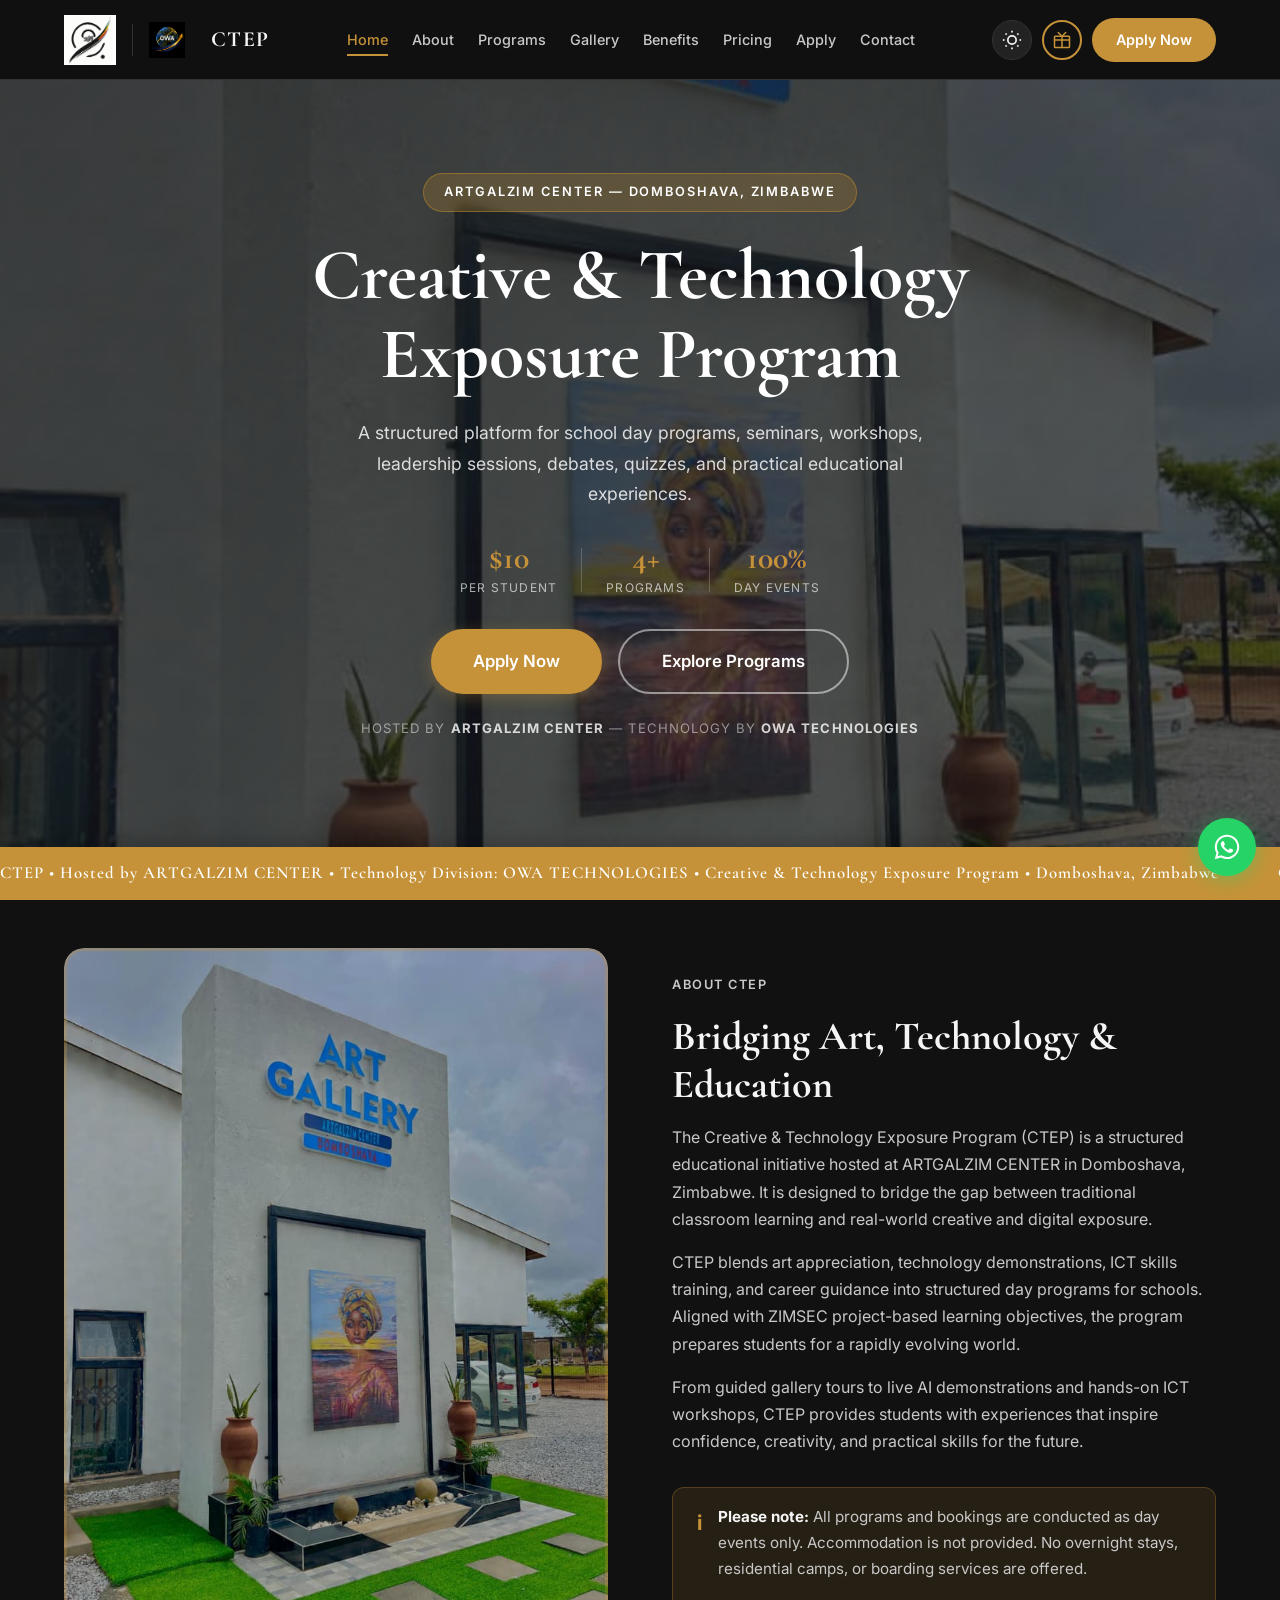
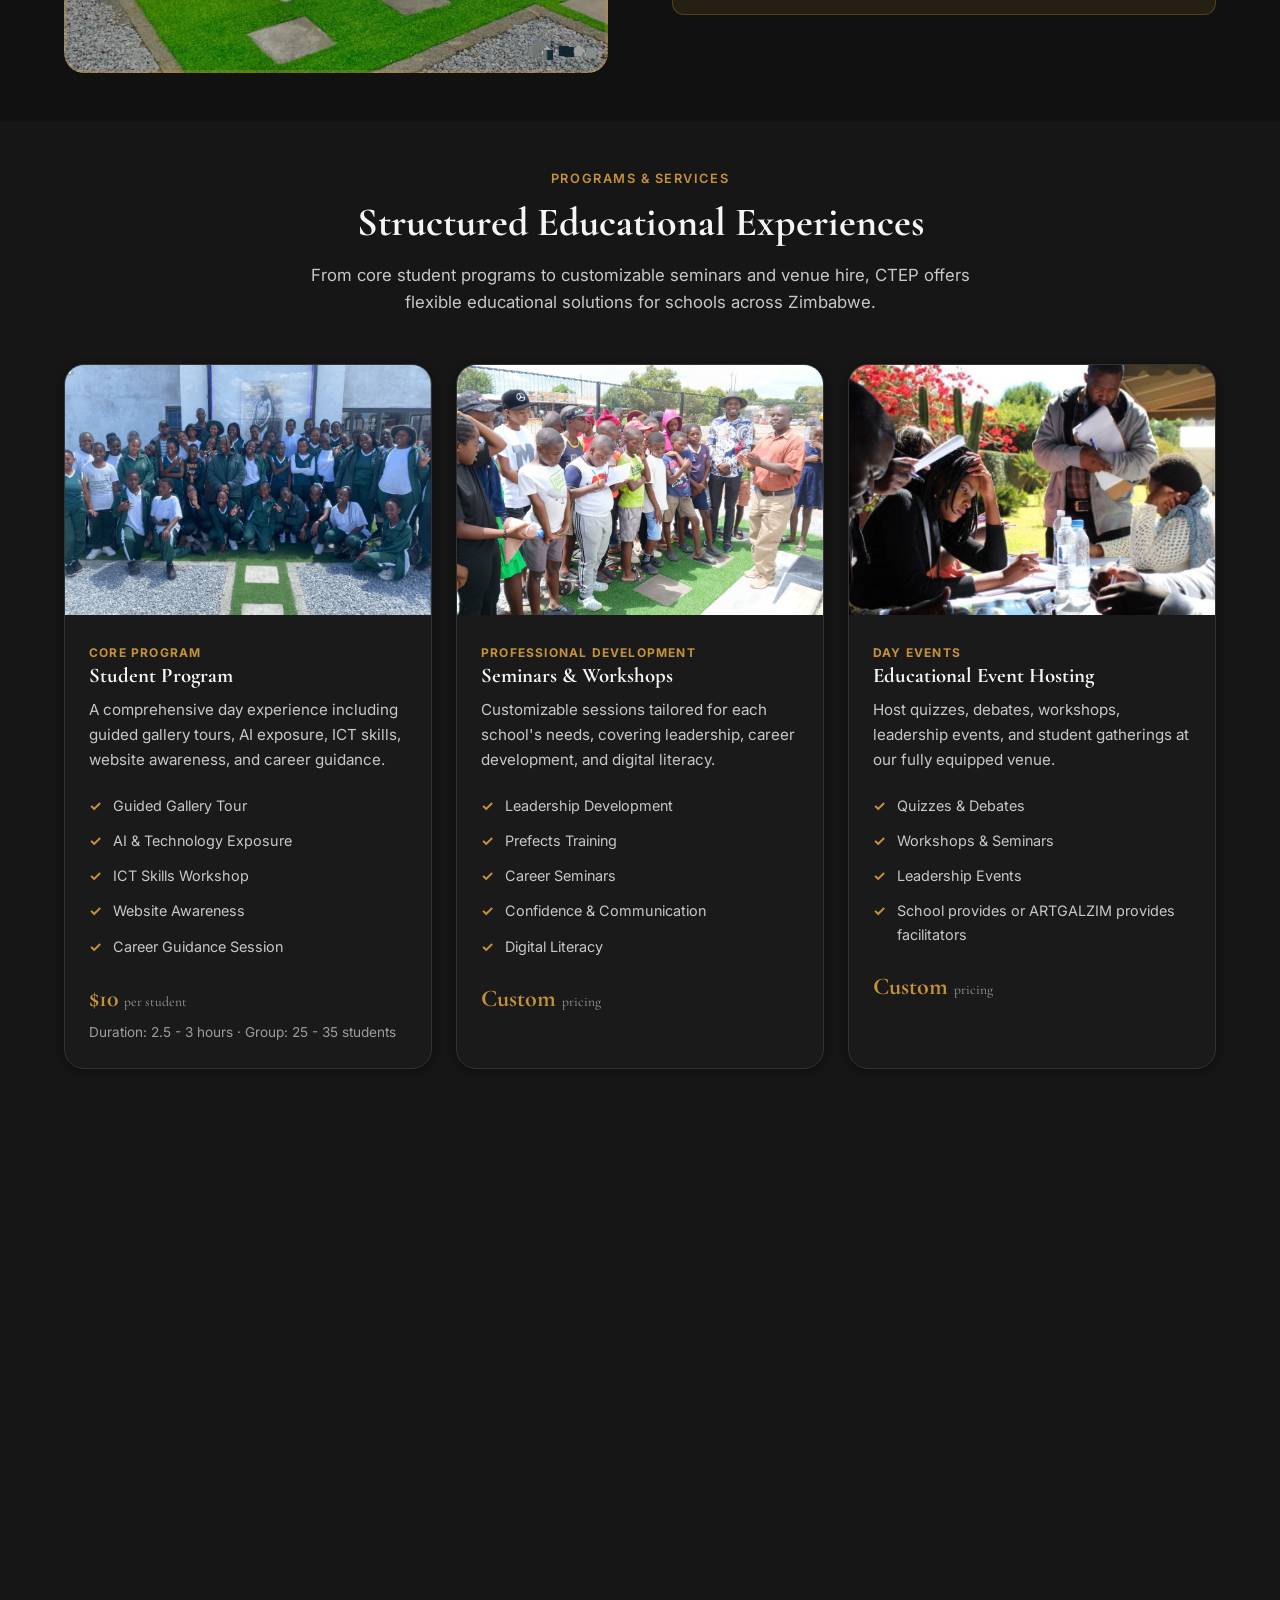
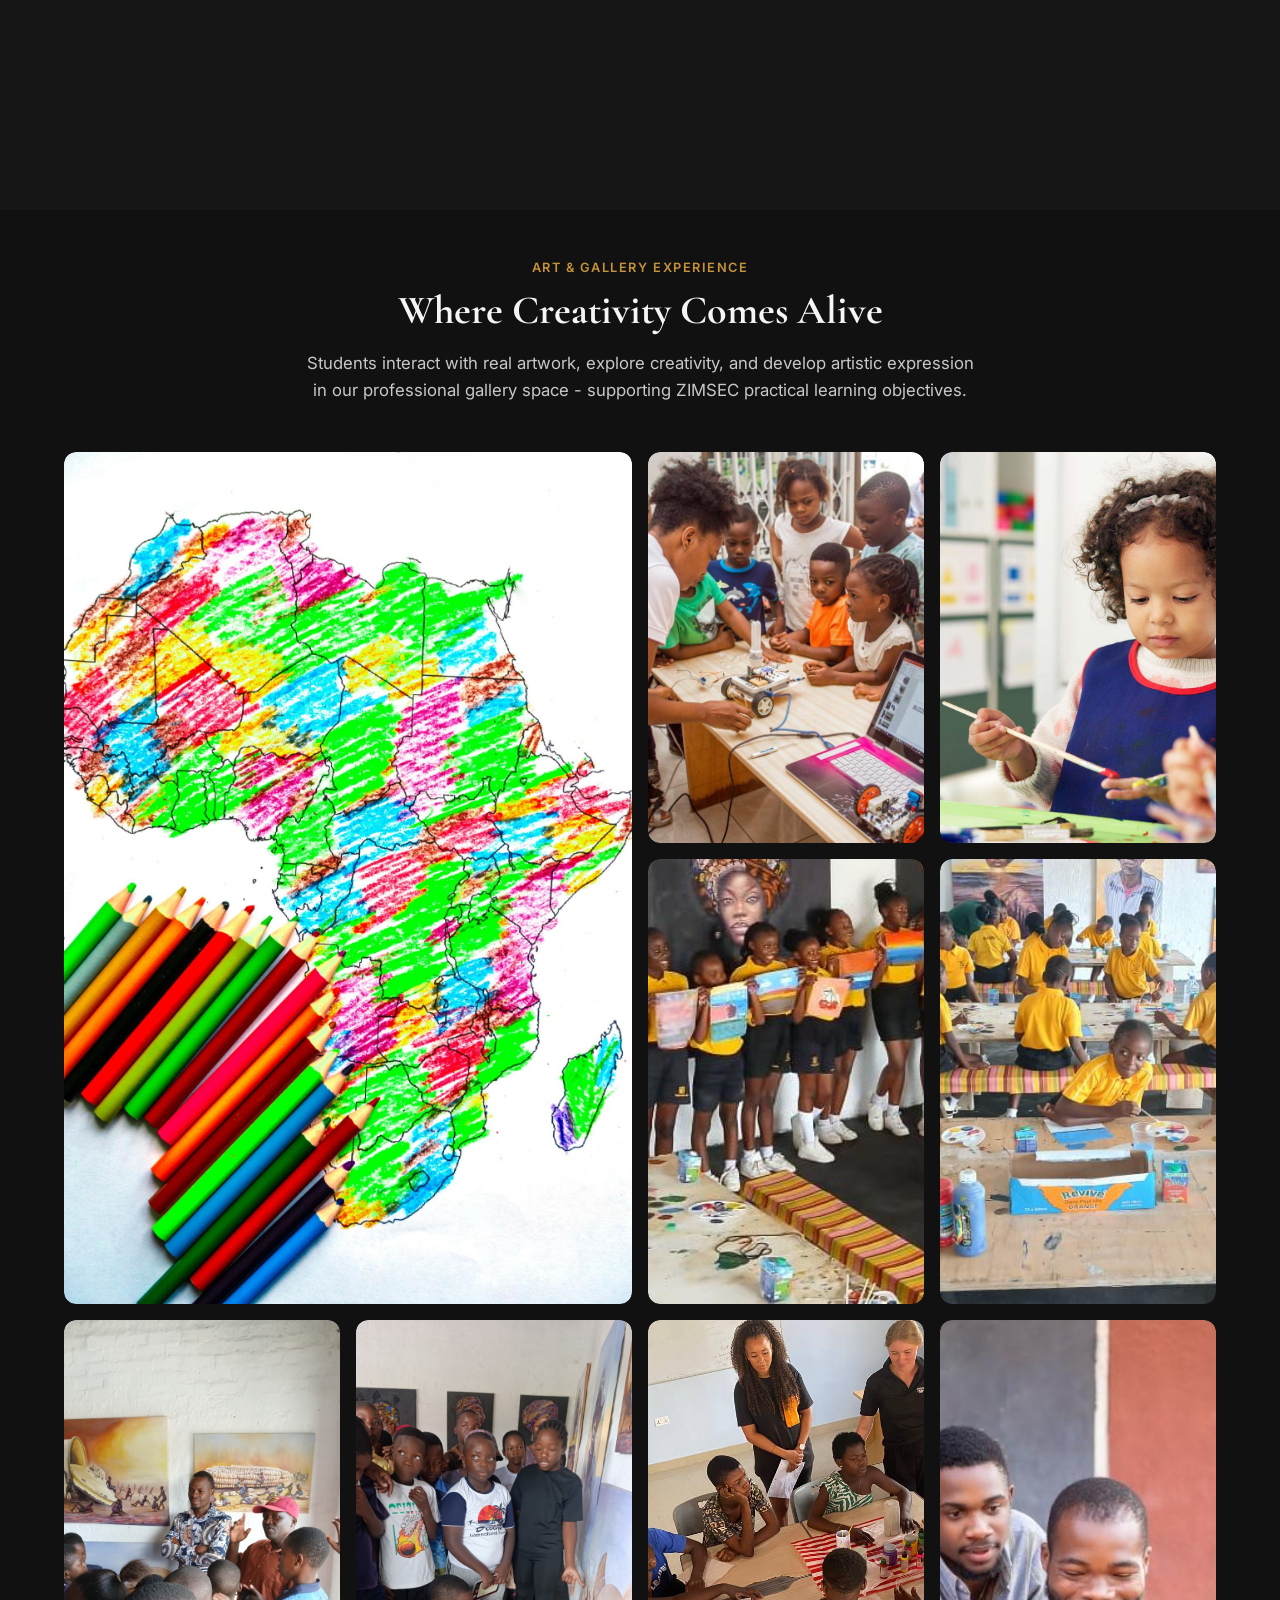
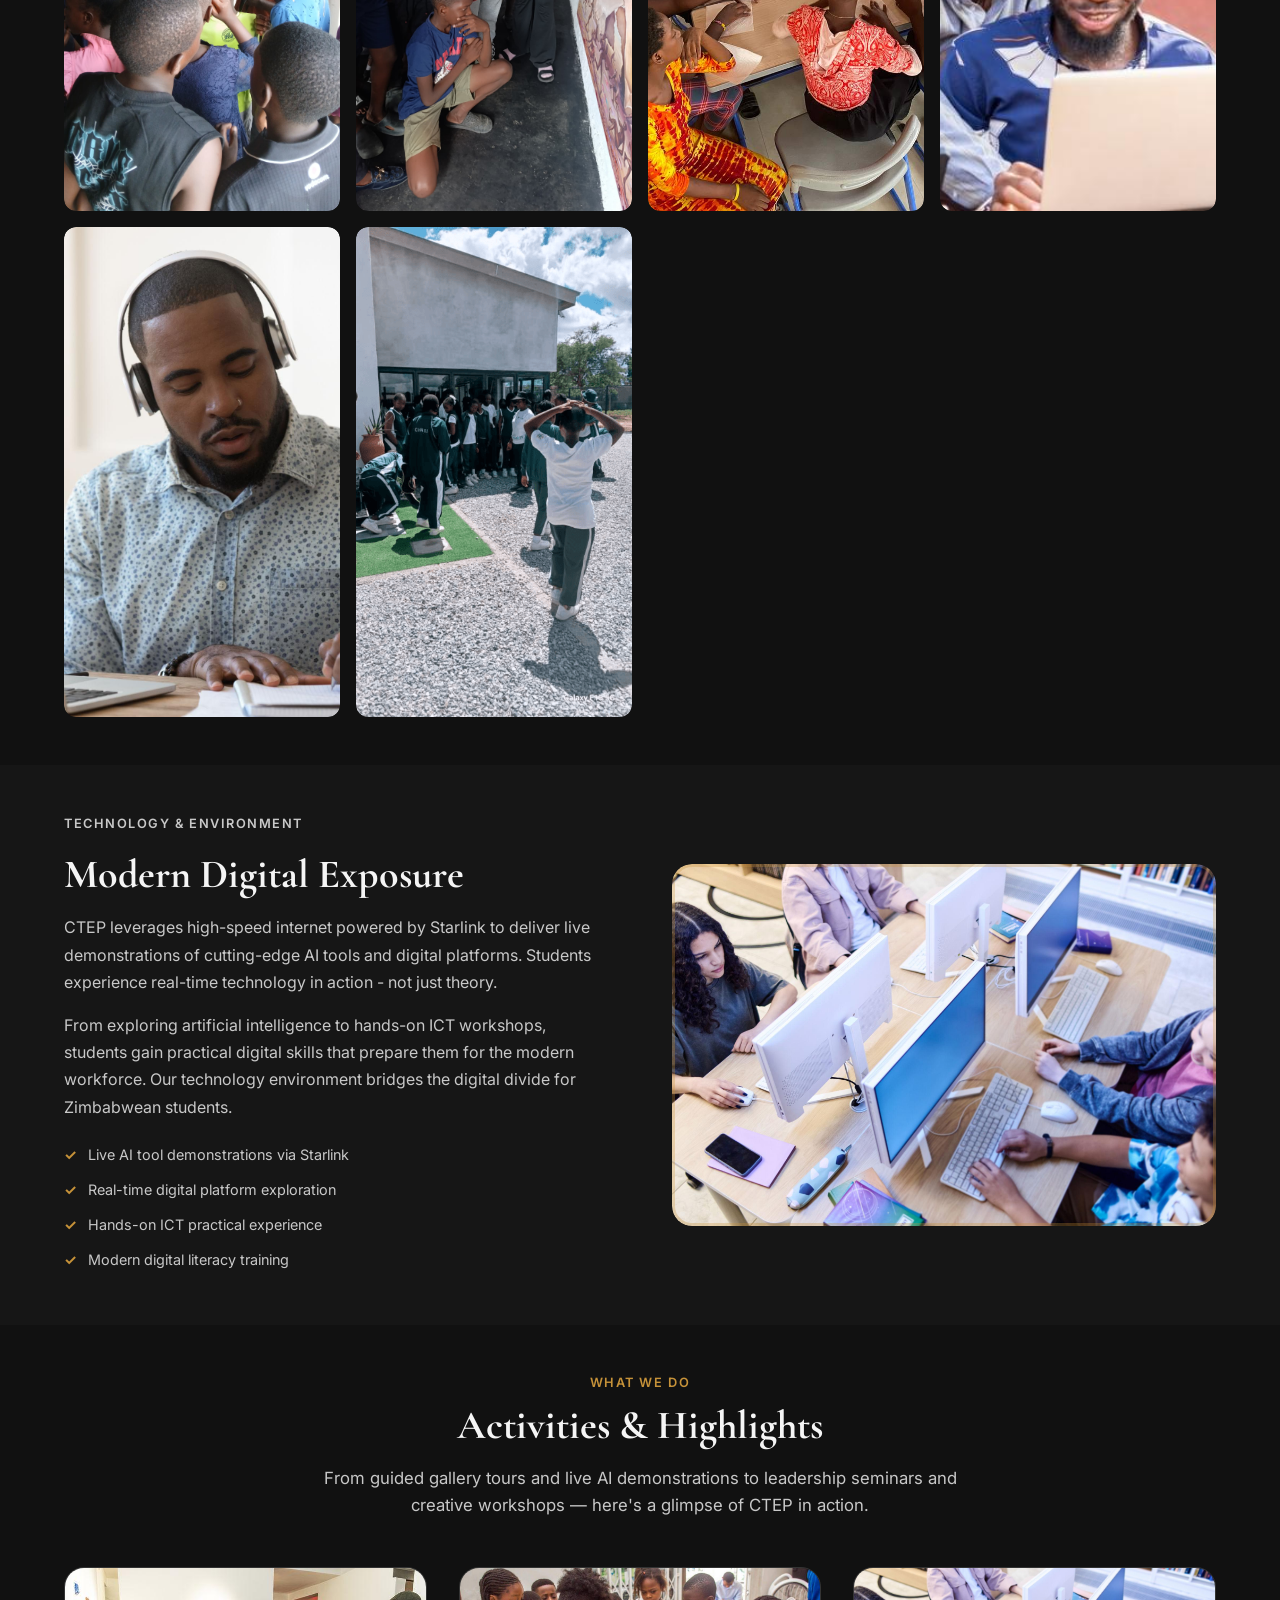
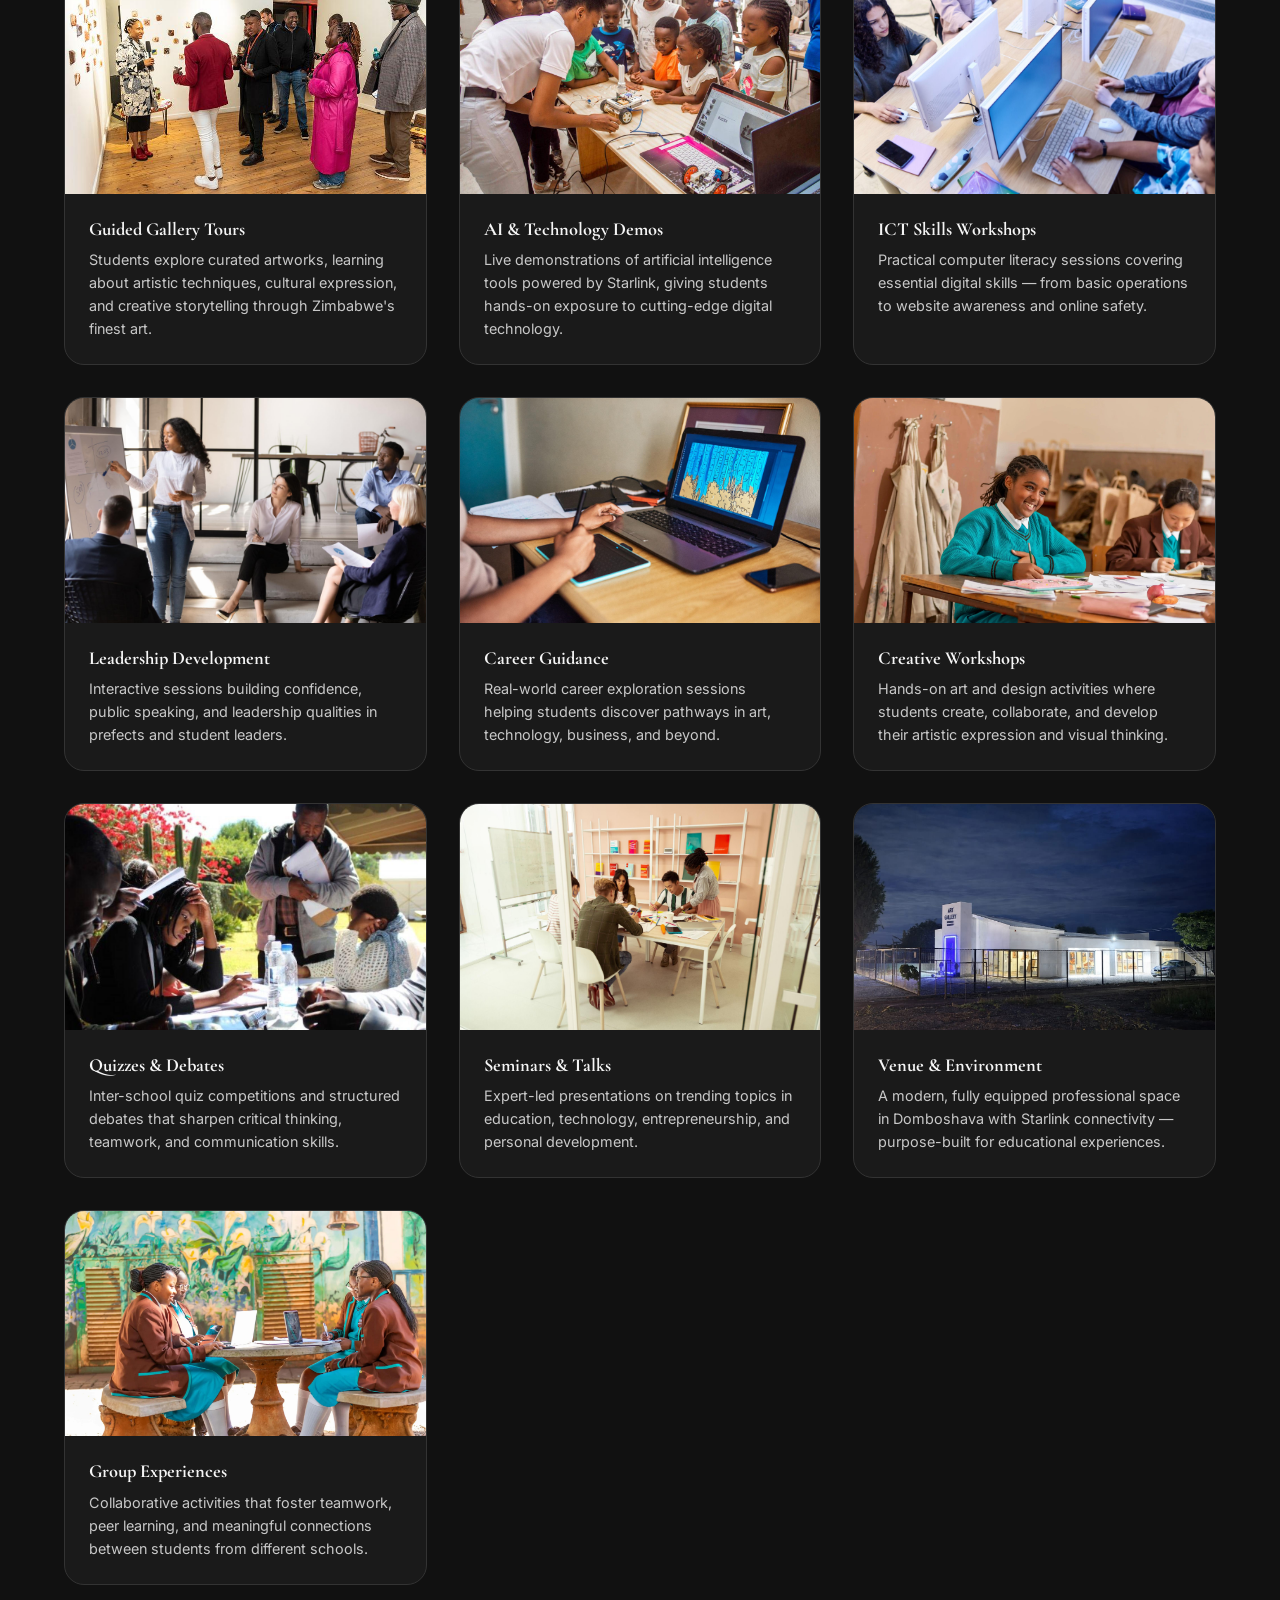
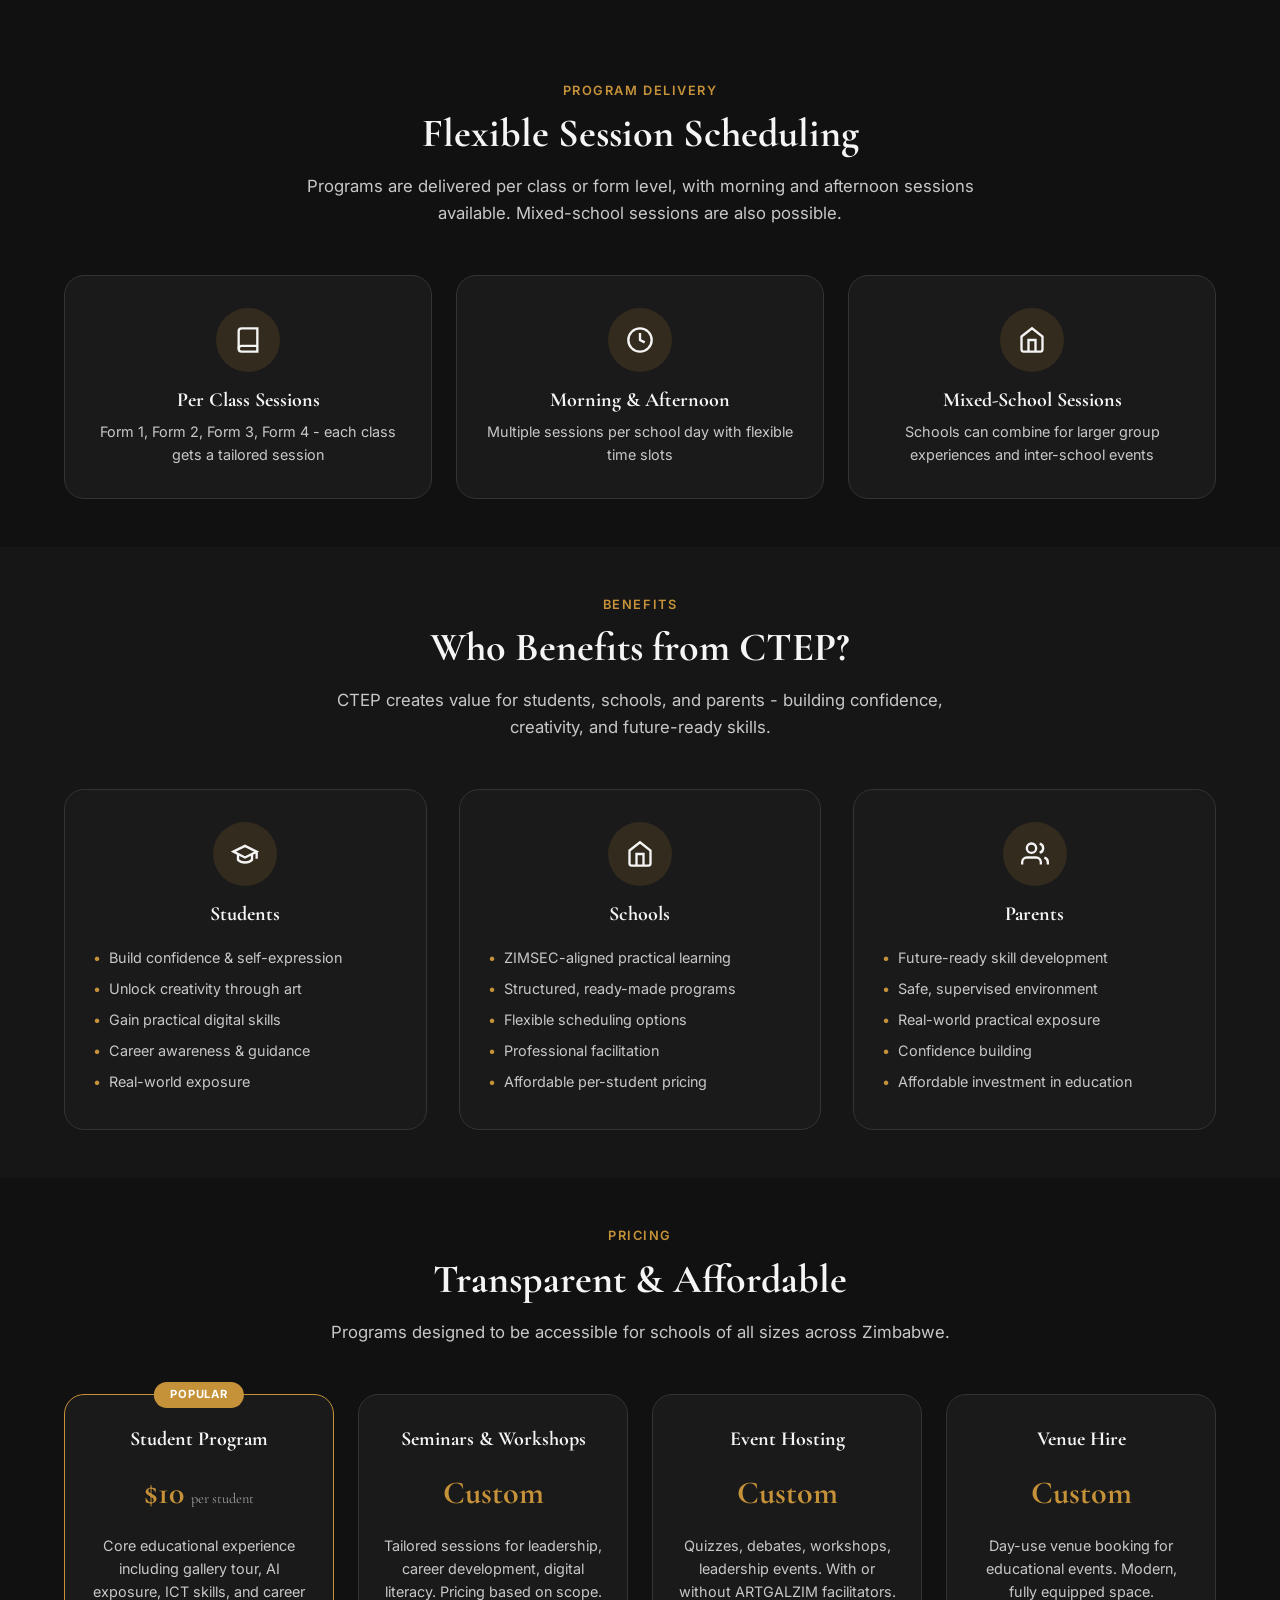
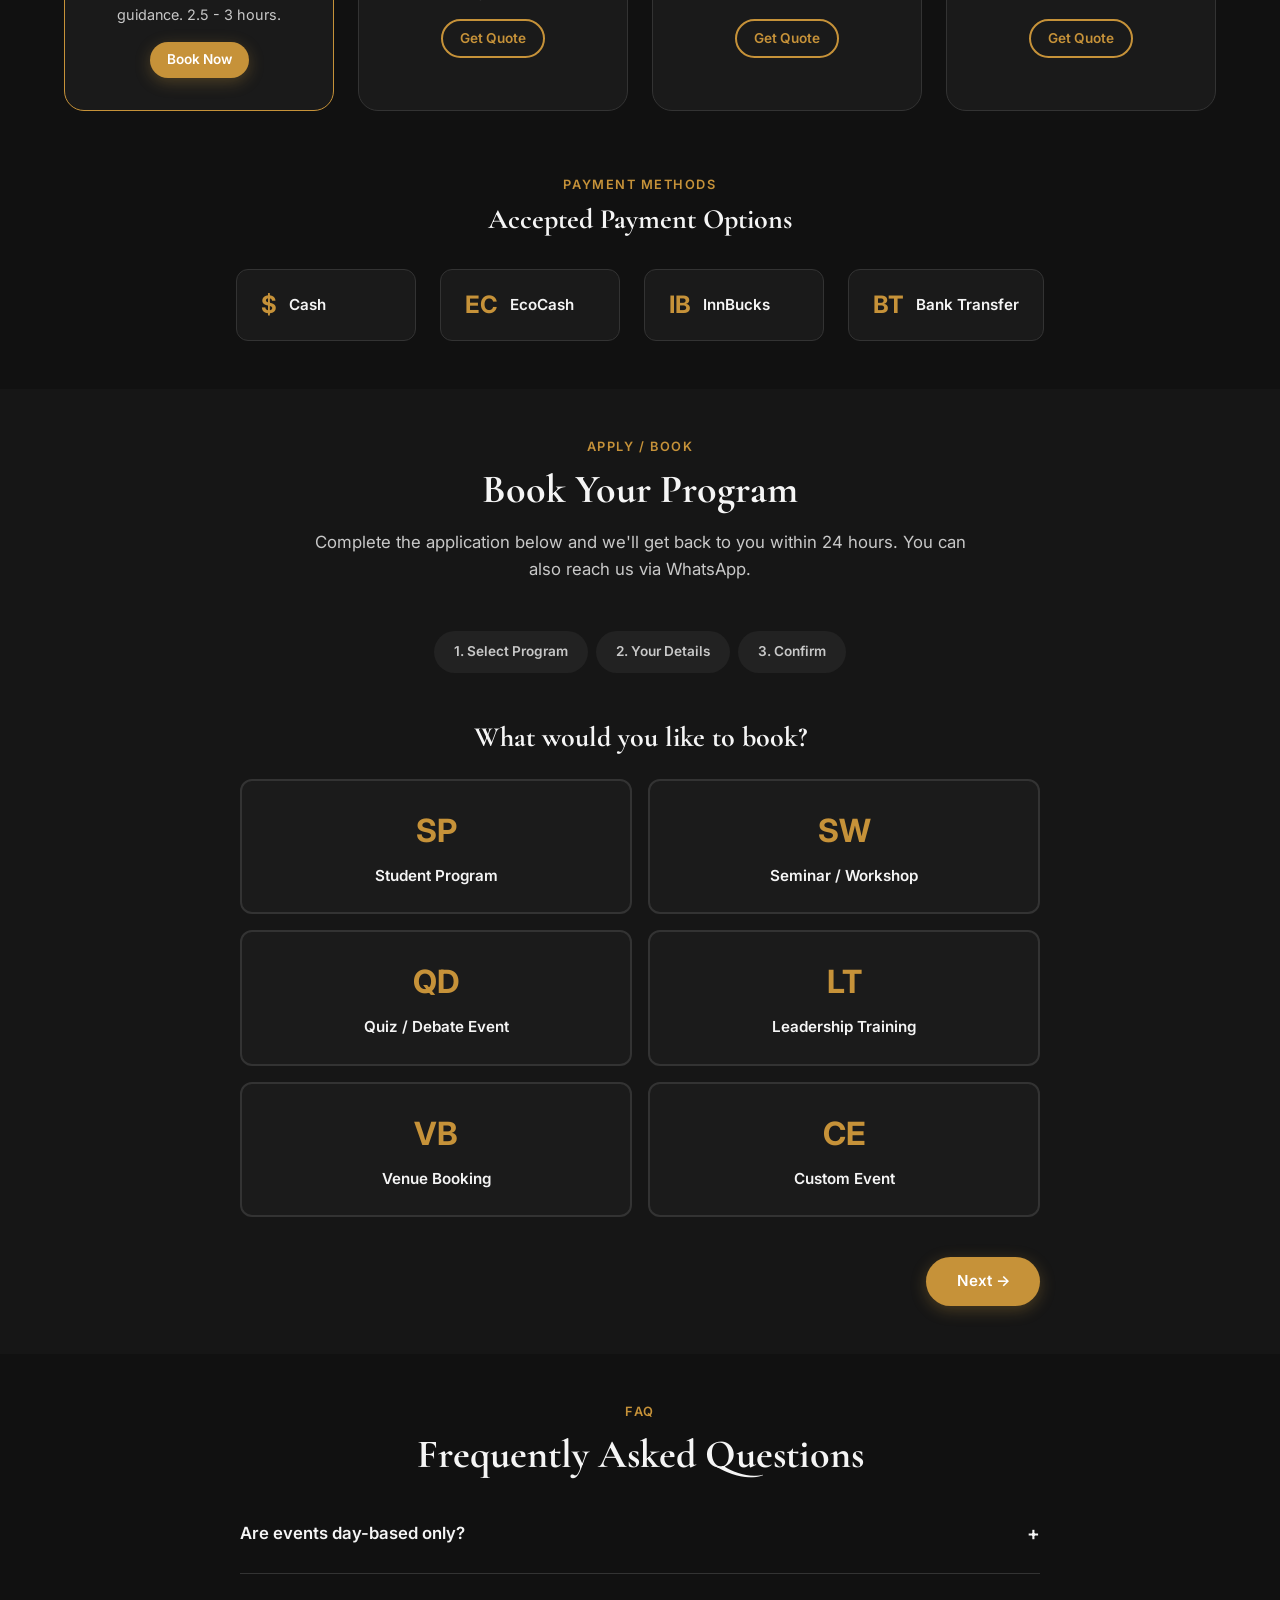
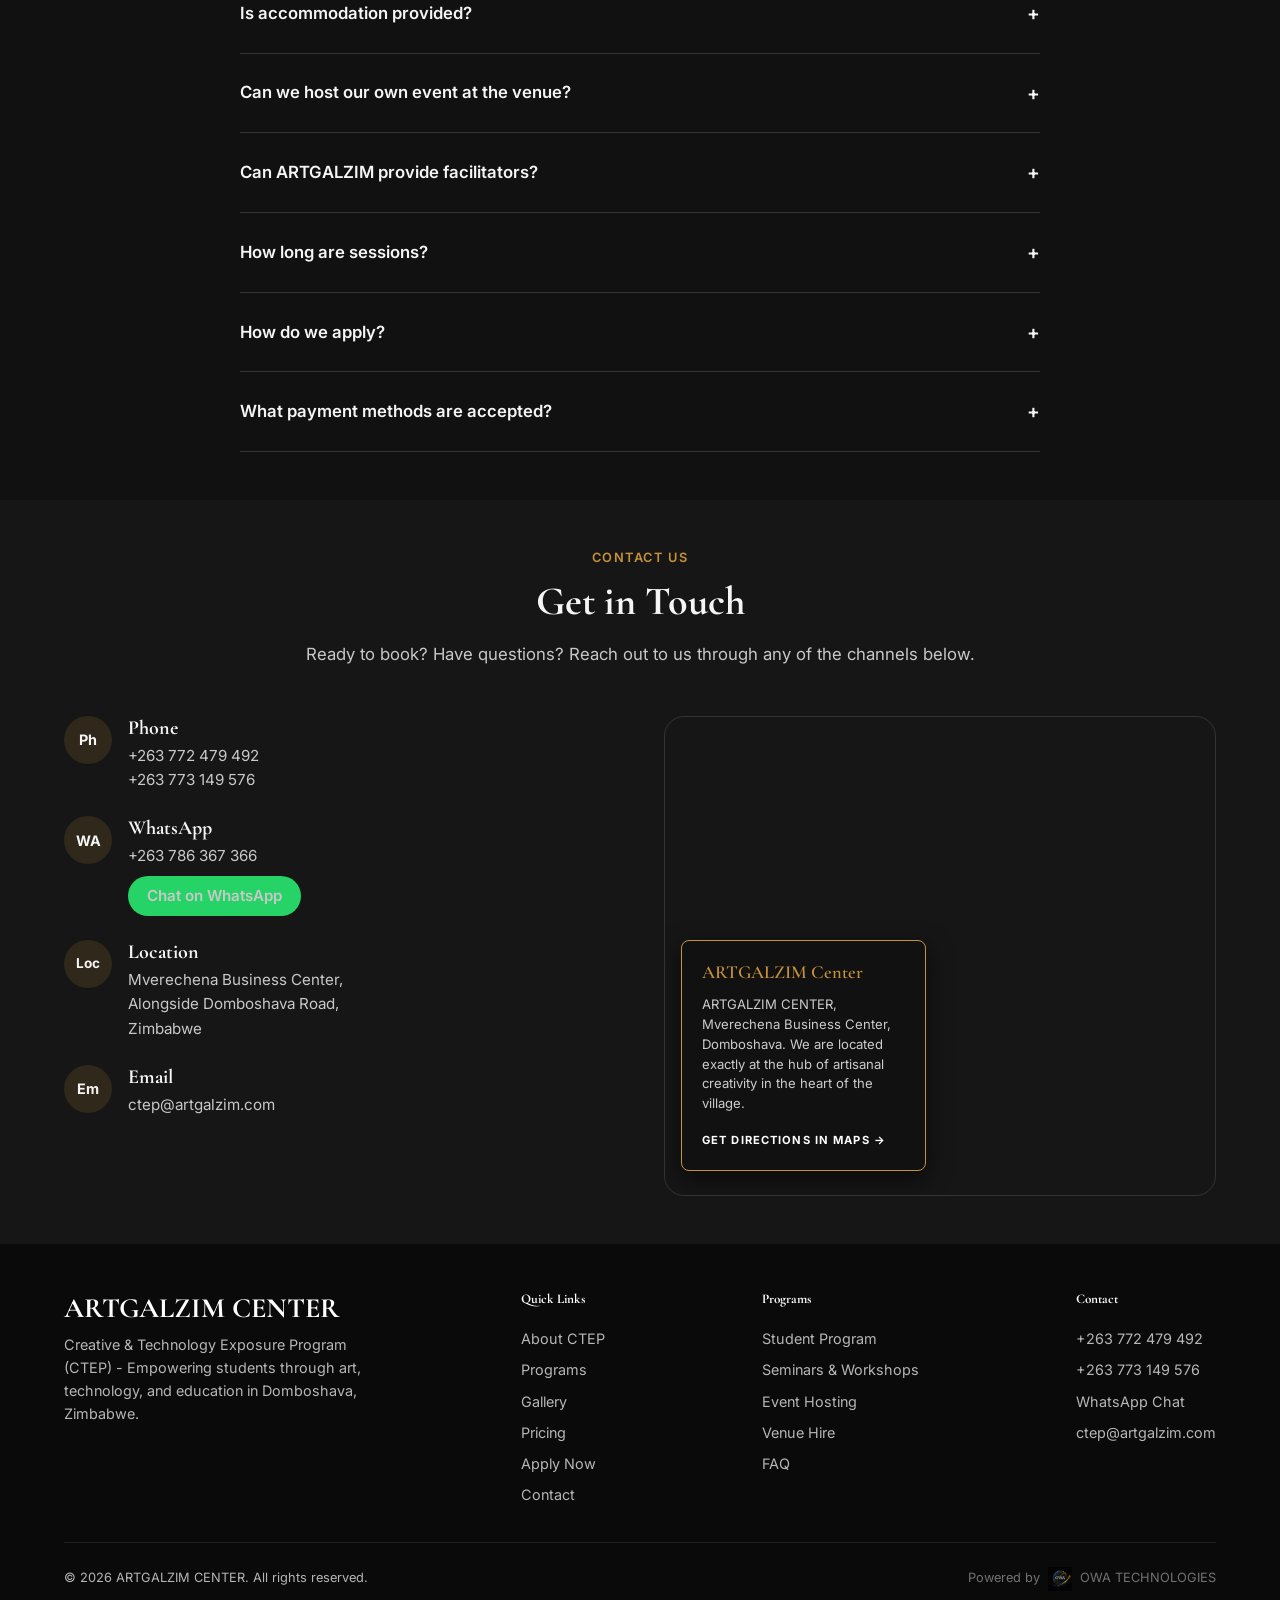
==== commit 4985bc2b: "Fix memory crash on iOS Safari by implementing lazy loading for 30 hero background images and removi" ====
--- a/index.html
+++ b/index.html
@@ -122,37 +122,37 @@
 <section class="hero" id="home">
 <div class="hero__slideshow">
 <div class="hero__slide active" style="background-image:url('assets/venue-front.jpg')"></div>
-<div class="hero__slide" style="background-image:url('assets/gallery-3.jpg')"></div>
-<div class="hero__slide" style="background-image:url('assets/venue-night.jpg')"></div>
-<div class="hero__slide" style="background-image:url('assets/gallery-7.jpg')"></div>
-<div class="hero__slide" style="background-image:url('assets/gallery-14.jpg')"></div>
+<div class="hero__slide" data-bg="url('assets/gallery-3.jpg')"></div>
+<div class="hero__slide" data-bg="url('assets/venue-night.jpg')"></div>
+<div class="hero__slide" data-bg="url('assets/gallery-7.jpg')"></div>
+<div class="hero__slide" data-bg="url('assets/gallery-14.jpg')"></div>
 <!-- HEROS Folder -->
-<div class="hero__slide" style="background-image:url('HEROS/IMG-20260410-WA0049.jpg')"></div>
-<div class="hero__slide" style="background-image:url('HEROS/IMG-20260410-WA0050.jpg')"></div>
-<div class="hero__slide" style="background-image:url('HEROS/IMG-20260410-WA0055.jpg')"></div>
-<div class="hero__slide" style="background-image:url('HEROS/IMG-20260410-WA0057.jpg')"></div>
-<div class="hero__slide" style="background-image:url('HEROS/IMG-20260410-WA0062.jpg')"></div>
-<div class="hero__slide" style="background-image:url('HEROS/IMG-20260410-WA0064.jpg')"></div>
-<div class="hero__slide" style="background-image:url('HEROS/IMG-20260410-WA0159.jpg')"></div>
-<div class="hero__slide" style="background-image:url('HEROS/IMG-20260417-021229.png')"></div>
-<div class="hero__slide" style="background-image:url('HEROS/IMG-20260417-021331.png')"></div>
+<div class="hero__slide" data-bg="url('HEROS/IMG-20260410-WA0049.jpg')"></div>
+<div class="hero__slide" data-bg="url('HEROS/IMG-20260410-WA0050.jpg')"></div>
+<div class="hero__slide" data-bg="url('HEROS/IMG-20260410-WA0055.jpg')"></div>
+<div class="hero__slide" data-bg="url('HEROS/IMG-20260410-WA0057.jpg')"></div>
+<div class="hero__slide" data-bg="url('HEROS/IMG-20260410-WA0062.jpg')"></div>
+<div class="hero__slide" data-bg="url('HEROS/IMG-20260410-WA0064.jpg')"></div>
+<div class="hero__slide" data-bg="url('HEROS/IMG-20260410-WA0159.jpg')"></div>
+<div class="hero__slide" data-bg="url('HEROS/IMG-20260417-021229.png')"></div>
+<div class="hero__slide" data-bg="url('HEROS/IMG-20260417-021331.png')"></div>
 <!-- ARTGALZIM PICTURES Folder -->
-<div class="hero__slide" style="background-image:url('ARTGALZIM PICTURES/648847535_122118621525180817_6612687623118786557_n.jpg')"></div>
-<div class="hero__slide" style="background-image:url('ARTGALZIM PICTURES/Art Gallery Frontview jpeg.jpeg')"></div>
-<div class="hero__slide" style="background-image:url('ARTGALZIM PICTURES/IMG-20260410-WA0168.jpg')"></div>
-<div class="hero__slide" style="background-image:url('ARTGALZIM PICTURES/WhatsApp Image 2026-03-17 at 09.56.03.jpeg')"></div>
+<div class="hero__slide" data-bg="url('ARTGALZIM PICTURES/648847535_122118621525180817_6612687623118786557_n.jpg')"></div>
+<div class="hero__slide" data-bg="url('ARTGALZIM PICTURES/Art Gallery Frontview jpeg.jpeg')"></div>
+<div class="hero__slide" data-bg="url('ARTGALZIM PICTURES/IMG-20260410-WA0168.jpg')"></div>
+<div class="hero__slide" data-bg="url('ARTGALZIM PICTURES/WhatsApp Image 2026-03-17 at 09.56.03.jpeg')"></div>
 <!-- Additional PICTURE NUMBERS -->
-<div class="hero__slide" style="background-image:url('assets/gallery-2.jpg')"></div>
-<div class="hero__slide" style="background-image:url('assets/gallery-5.jpg')"></div>
-<div class="hero__slide" style="background-image:url('assets/gallery-8.jpg')"></div>
-<div class="hero__slide" style="background-image:url('assets/gallery-11.jpg')"></div>
-<div class="hero__slide" style="background-image:url('assets/gallery-16.jpg')"></div>
-<div class="hero__slide" style="background-image:url('assets/gallery-17.jpg')"></div>
-<div class="hero__slide" style="background-image:url('assets/gallery-19.jpg')"></div>
-<div class="hero__slide" style="background-image:url('assets/gallery-20.jpg')"></div>
-<div class="hero__slide" style="background-image:url('assets/gallery-21.jpg')"></div>
-<div class="hero__slide" style="background-image:url('assets/gallery-23.jpg')"></div>
-<div class="hero__slide" style="background-image:url('assets/gallery-25.jpg')"></div>
+<div class="hero__slide" data-bg="url('assets/gallery-2.jpg')"></div>
+<div class="hero__slide" data-bg="url('assets/gallery-5.jpg')"></div>
+<div class="hero__slide" data-bg="url('assets/gallery-8.jpg')"></div>
+<div class="hero__slide" data-bg="url('assets/gallery-11.jpg')"></div>
+<div class="hero__slide" data-bg="url('assets/gallery-16.jpg')"></div>
+<div class="hero__slide" data-bg="url('assets/gallery-17.jpg')"></div>
+<div class="hero__slide" data-bg="url('assets/gallery-19.jpg')"></div>
+<div class="hero__slide" data-bg="url('assets/gallery-20.jpg')"></div>
+<div class="hero__slide" data-bg="url('assets/gallery-21.jpg')"></div>
+<div class="hero__slide" data-bg="url('assets/gallery-23.jpg')"></div>
+<div class="hero__slide" data-bg="url('assets/gallery-25.jpg')"></div>
 </div>
 <div class="hero__overlay"></div>
 <div class="container">
--- a/style.css
+++ b/style.css
@@ -81,8 +81,8 @@
 .hamburger span{display:block;width:24px;height:2px;background:var(--text-primary);transition:var(--transition)}
 
 /* === HERO === */
-.hero{position:relative;height:calc(100vh - var(--header-height));height:calc(100svh - var(--header-height));display:flex;flex-direction:column;align-items:stretch;justify-content:center;overflow:hidden;margin-top:var(--header-height);-webkit-backface-visibility:hidden;backface-visibility:hidden;transform:translateZ(0)}
-.hero__slideshow{position:absolute;inset:0;z-index:0;-webkit-backface-visibility:hidden;backface-visibility:hidden;transform:translateZ(0)}
+.hero{position:relative;height:calc(100vh - var(--header-height));height:calc(100svh - var(--header-height));display:flex;flex-direction:column;align-items:stretch;justify-content:center;overflow:hidden;margin-top:var(--header-height)}
+.hero__slideshow{position:absolute;inset:0;z-index:0}
 
 /* --- Flawless Video Flow + Ken Burns --- */
 @keyframes zoomInContinuous {
@@ -93,12 +93,11 @@
 .hero__slide {
   position:absolute;inset:0;
   opacity:0;
-  z-index:0;
+  transition:opacity 2.5s ease-in-out;
   background-size:cover;
   background-position:center;
-  backface-visibility: hidden;
-  transition: opacity 2.5s ease-in-out;
-  will-change: opacity, transform;
+  background-repeat:no-repeat;
+  z-index:0;
 }
 
 /* Continuous forward motion for all slides for that "one long video" feel */
@@ -320,9 +319,8 @@
 }
 
 /* === WHATSAPP FLOAT === */
-.whatsapp-float{position:fixed;bottom:24px;right:24px;z-index:9999;background:#25D366;border-radius:50%;width:58px;height:58px;display:flex;align-items:center;justify-content:center;box-shadow:0 4px 20px rgba(37,211,102,0.4);transition:transform .3s ease,box-shadow .3s ease;animation:waPulse 2s infinite;transform:translateZ(0);-webkit-transform:translateZ(0);will-change:transform}
-.whatsapp-float:hover{transform:scale(1.12) translateZ(0);box-shadow:0 6px 28px rgba(37,211,102,0.6)}
-@keyframes waPulse{0%,100%{box-shadow:0 4px 20px rgba(37,211,102,0.4)}50%{box-shadow:0 4px 30px rgba(37,211,102,0.7)}}
+.whatsapp-float{position:fixed;bottom:24px;right:24px;z-index:9999;background:#25D366;border-radius:50%;width:58px;height:58px;display:flex;align-items:center;justify-content:center;box-shadow:0 4px 20px rgba(37,211,102,0.4);transition:transform .3s ease,box-shadow .3s ease;}
+.whatsapp-float:hover{transform:scale(1.12);box-shadow:0 6px 28px rgba(37,211,102,0.6)}
 @media(max-width:640px) { .whatsapp-float{bottom:24px;right:16px;width:50px;height:50px;font-size:1.5rem} }
 
 /* === RESPONSIVE UTILS === */
@@ -332,7 +330,7 @@
 
 /* === GALLERY MOSAIC === */
 .gallery-mosaic{display:grid;grid-template-columns:repeat(4,1fr);gap:var(--space-2)}
-.gallery-mosaic__item{border-radius:var(--radius);overflow:hidden;position:relative;cursor:pointer}
+.gallery-mosaic__item{border-radius:var(--radius);overflow:hidden;position:relative;cursor:pointer;-webkit-mask-image:-webkit-radial-gradient(white, black);}
 .gallery-mosaic__item img{width:100%;height:100%;object-fit:cover;transition:transform .6s var(--ease)}
 .gallery-mosaic__item:hover img{transform:scale(1.08)}
 .gallery-mosaic__item:nth-child(1){grid-column:span 2;grid-row:span 2}
@@ -464,7 +462,7 @@
   .header__logo-owa{display:block;height:26px;width:auto}
   .header__logo-divider{display:none}
 /* Mobile hero specific fixes */
-  .hero{min-height:calc(100vh - var(--header-height));height:calc(100vh - var(--header-height));overflow:hidden}
+  .hero{min-height:calc(100svh - var(--header-height));height:auto;overflow:hidden}
   .hero__content{padding:60px 16px 110px;margin-top:0}
   .hero h1{font-size:clamp(1.5rem,6vw,1.9rem);line-height:1.15;margin-bottom:var(--space-2);white-space:normal;word-wrap:break-word}
   .hero h1 br{display:none}
@@ -575,11 +573,9 @@
 .hero__powered strong { color: rgba(255,255,255,.8); }
 
 @media(max-width:768px) {
-  .hero { min-height: auto; }
   .hero__content { padding: 40px var(--space-2) 90px; }
 }
 @media(max-width:640px) {
-  .hero { min-height: auto; }
   .hero__content { padding: 40px 16px 80px; }
   .hero h1 { font-size: clamp(2rem, 8vw, 2.3rem); margin-bottom: var(--space-2); }
   .hero__subtitle { font-size: .9rem; margin-bottom: var(--space-3); line-height: 1.5; }
@@ -590,7 +586,7 @@
 
 /* === HERO MARQUEE === */
 .hero__marquee { position: absolute; bottom: 0; left: 0; width: 100%; background: var(--color-primary); color: #fff; padding: 13px 0; overflow: hidden; white-space: nowrap; z-index: 10; font-family: var(--font-heading); font-weight: 600; font-size: 1.05rem; letter-spacing: .06em; display: flex; box-shadow: 0 -4px 24px rgba(0,0,0,0.25); }
-.marquee-track { display: inline-flex; animation: marqueeScroll 50s linear infinite; transform: translateZ(0); -webkit-transform: translateZ(0); will-change: transform; }
+.marquee-track { display: inline-flex; animation: marqueeScroll 50s linear infinite; }
 .marquee-text { padding-right: 3rem; display: inline-block; }
 @keyframes marqueeScroll { 0% { transform: translateX(0); } 100% { transform: translateX(-33.333%); } }
 .mobile-marquee { display: none !important; }
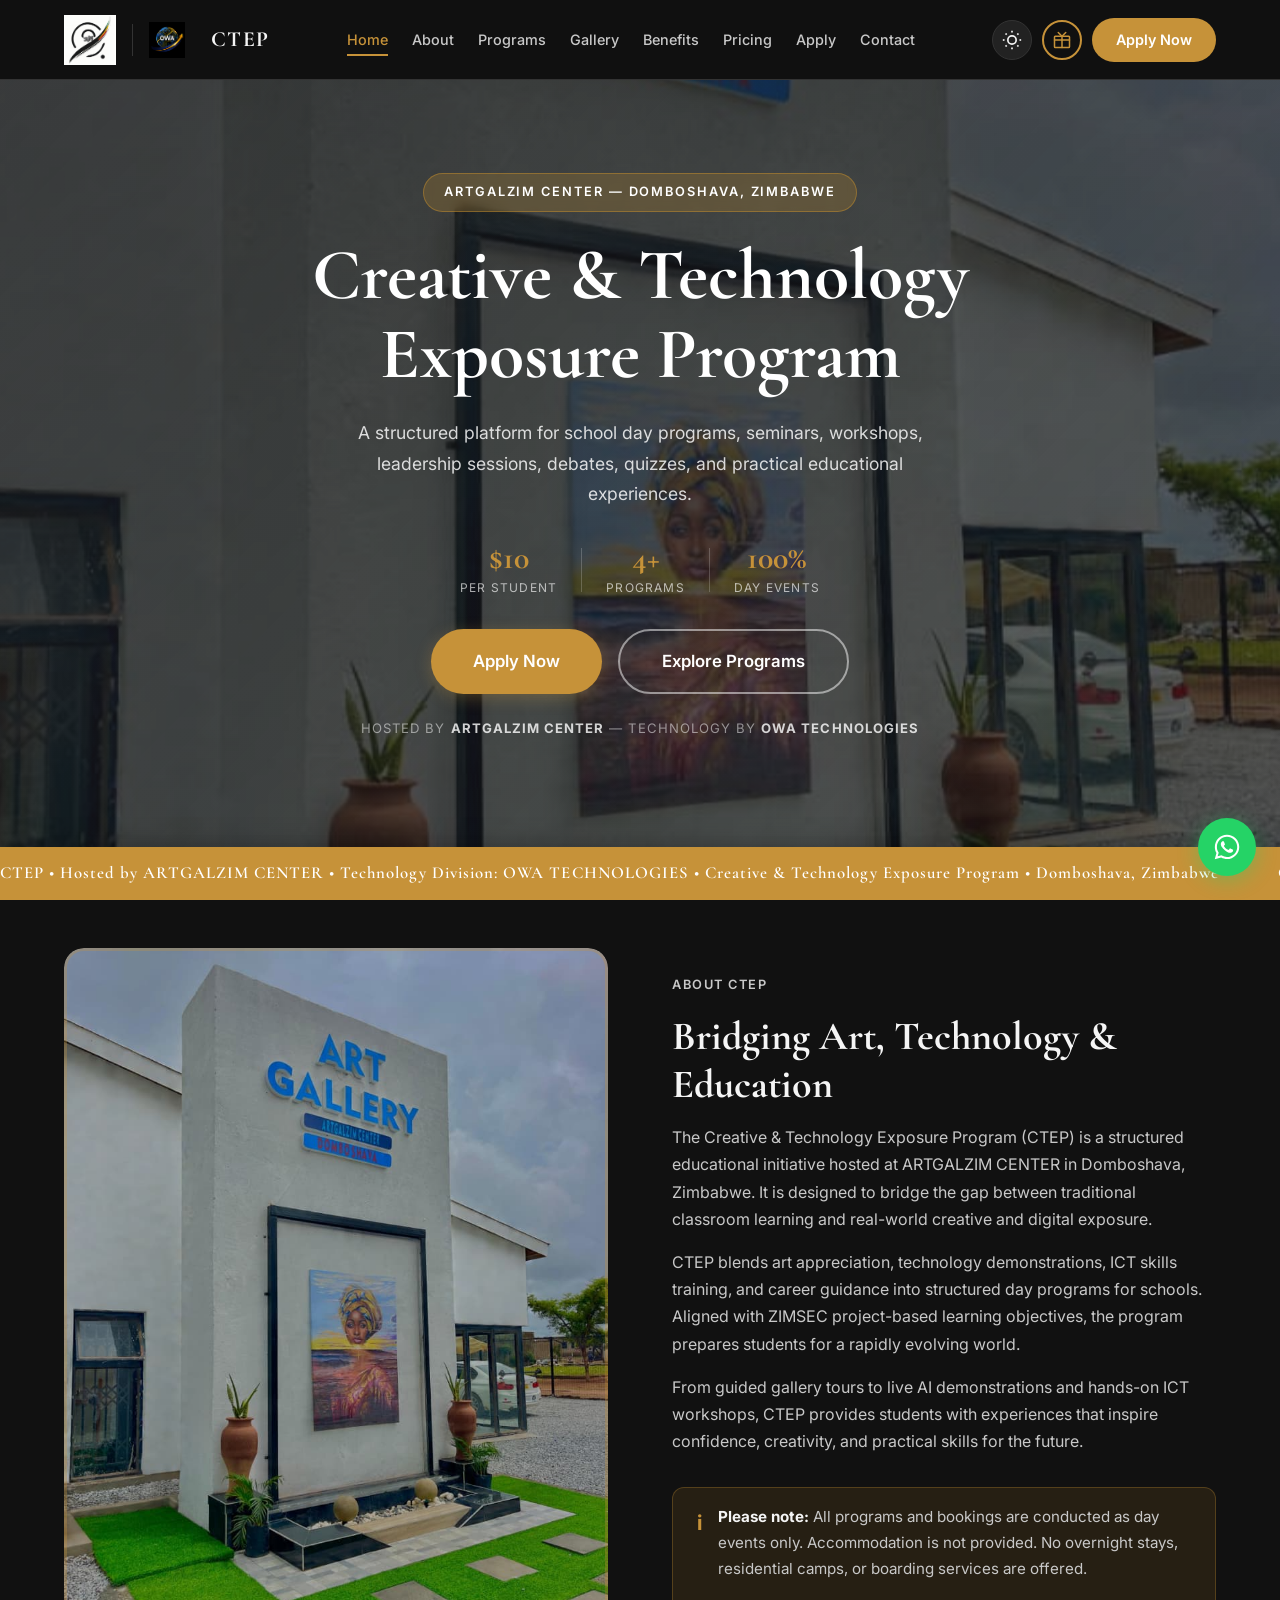
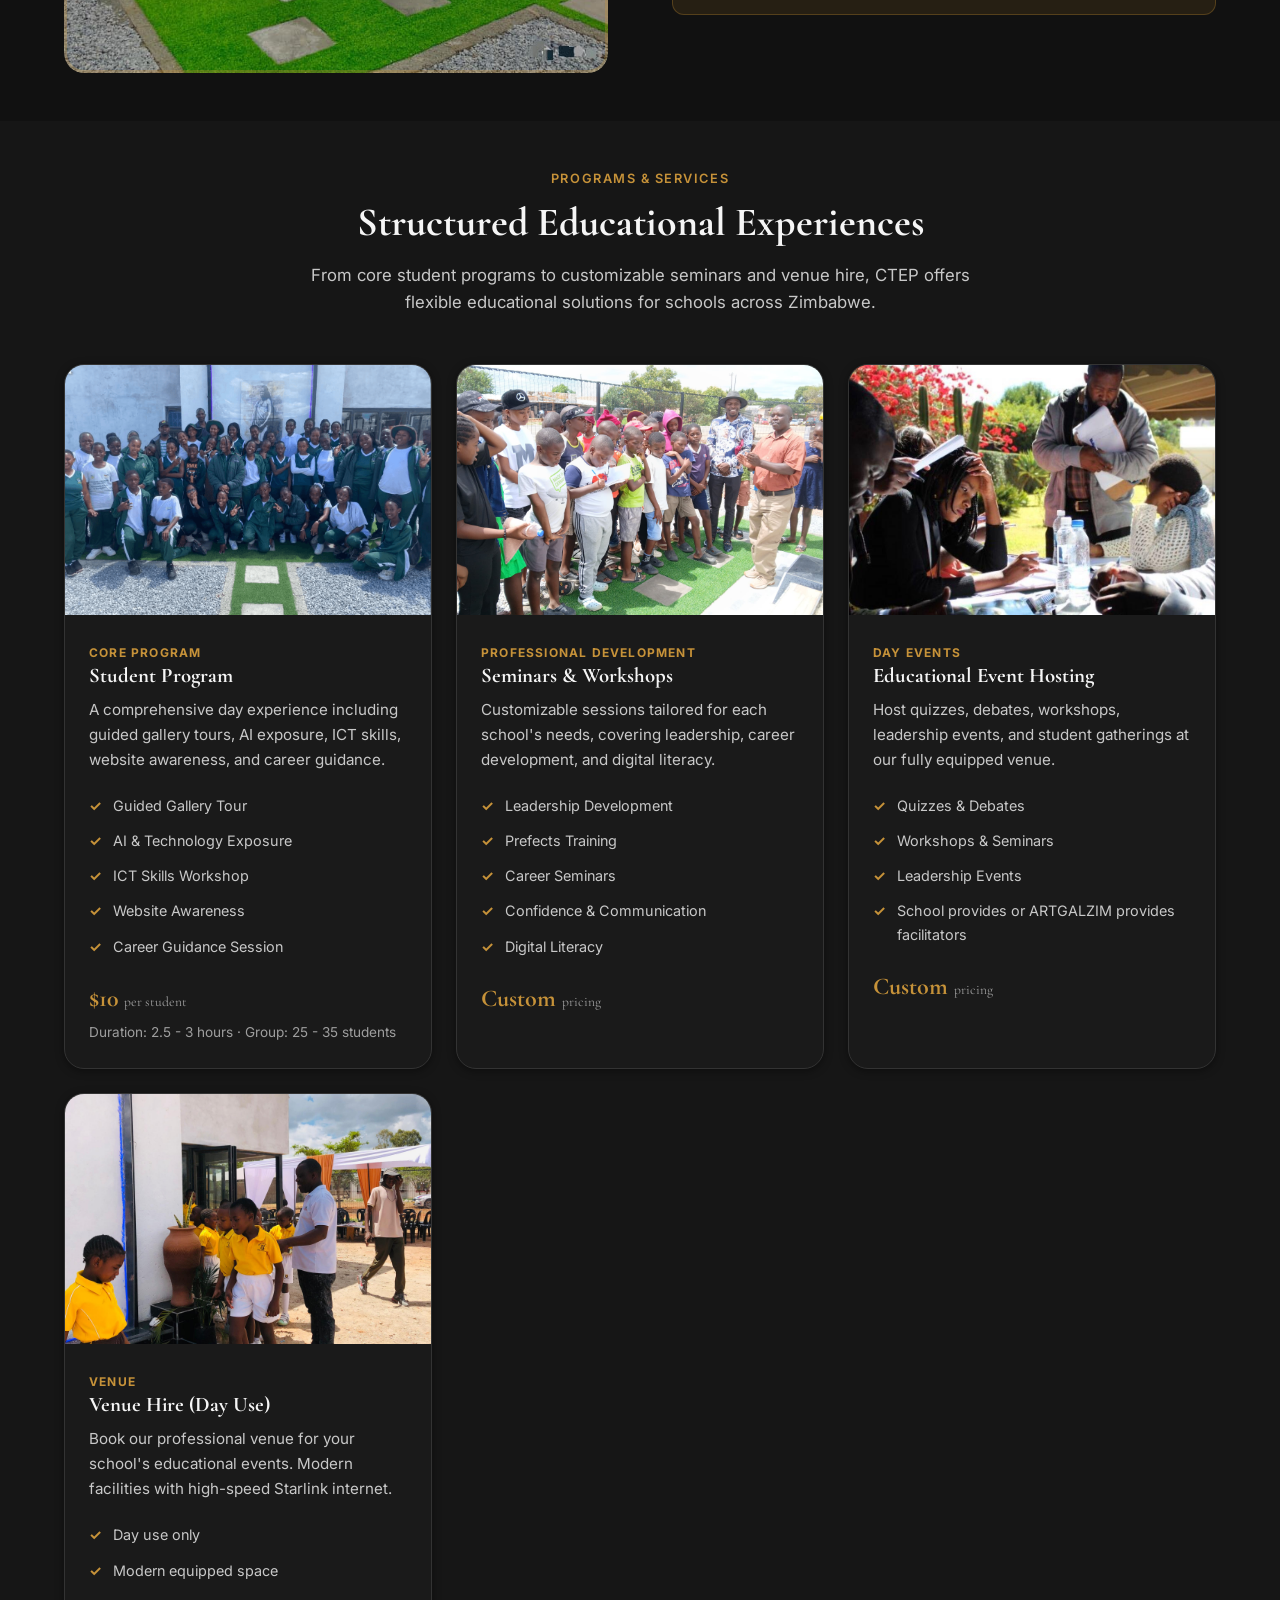
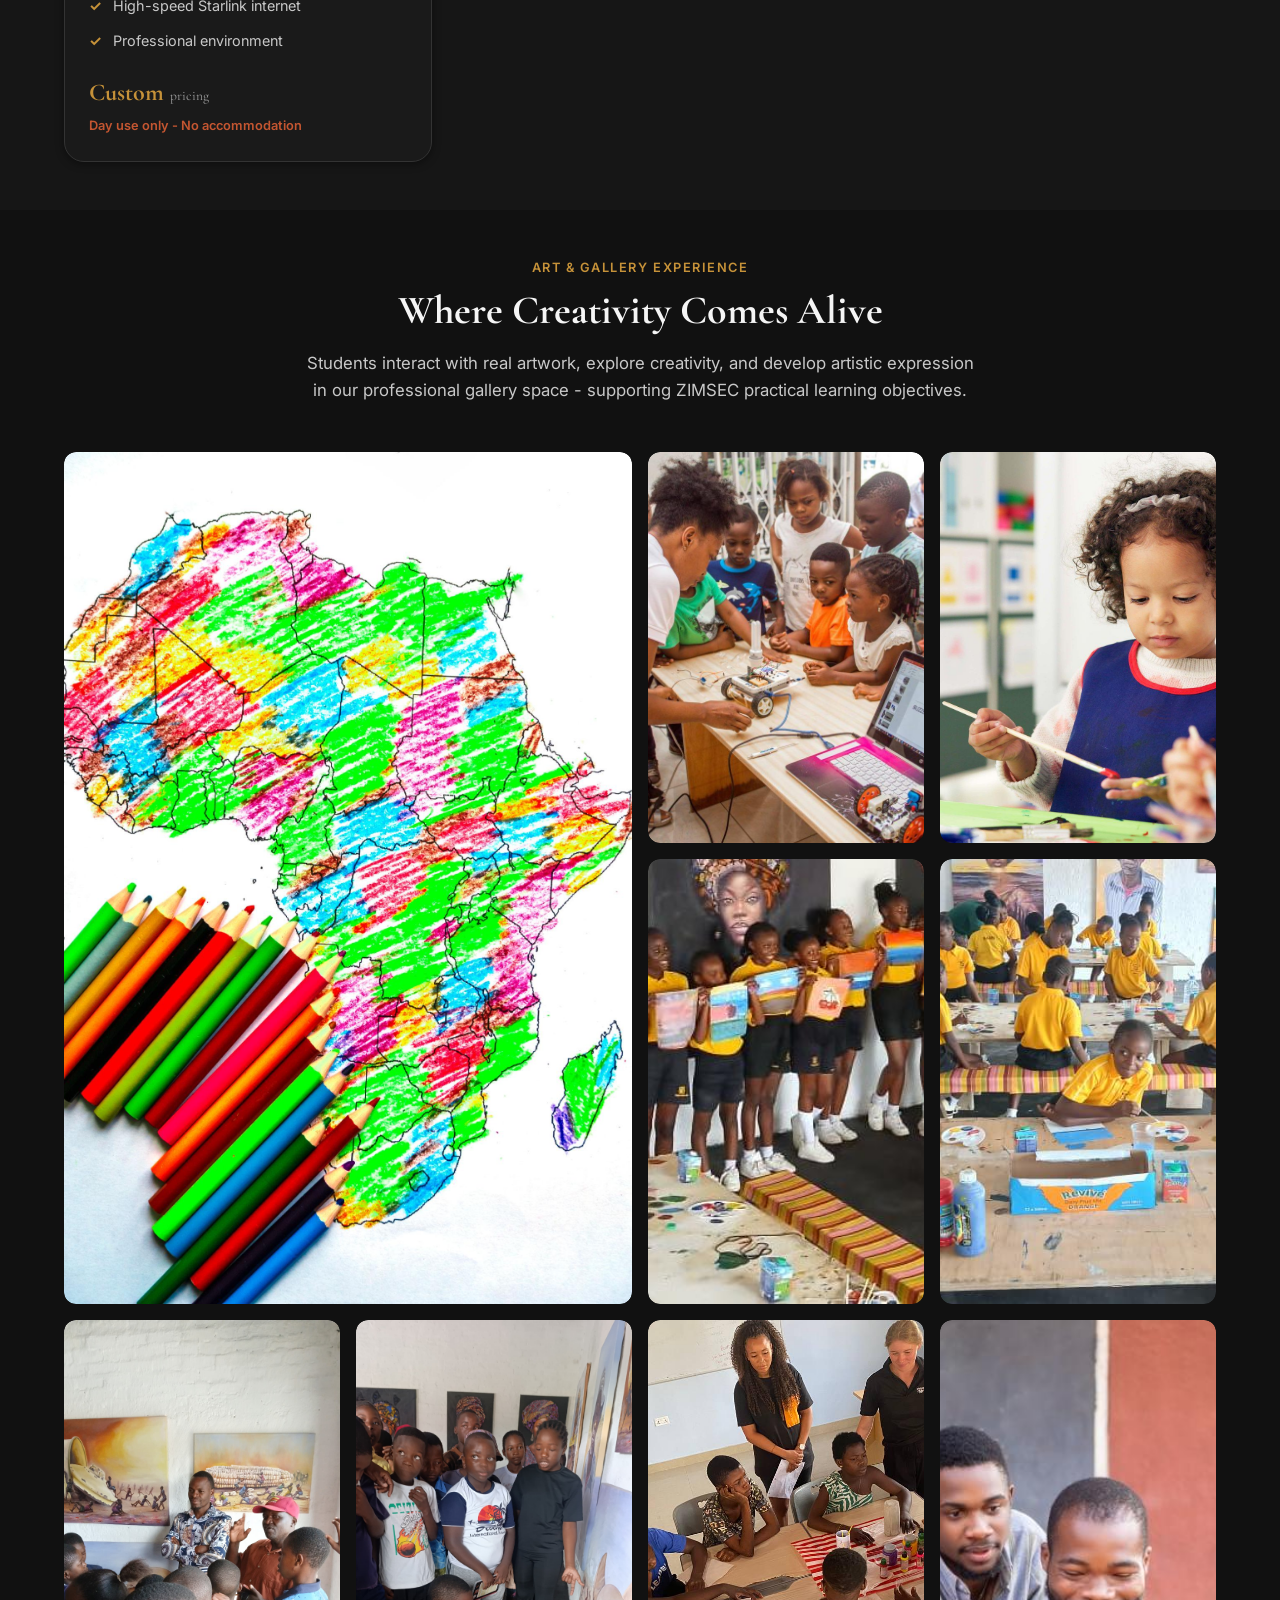
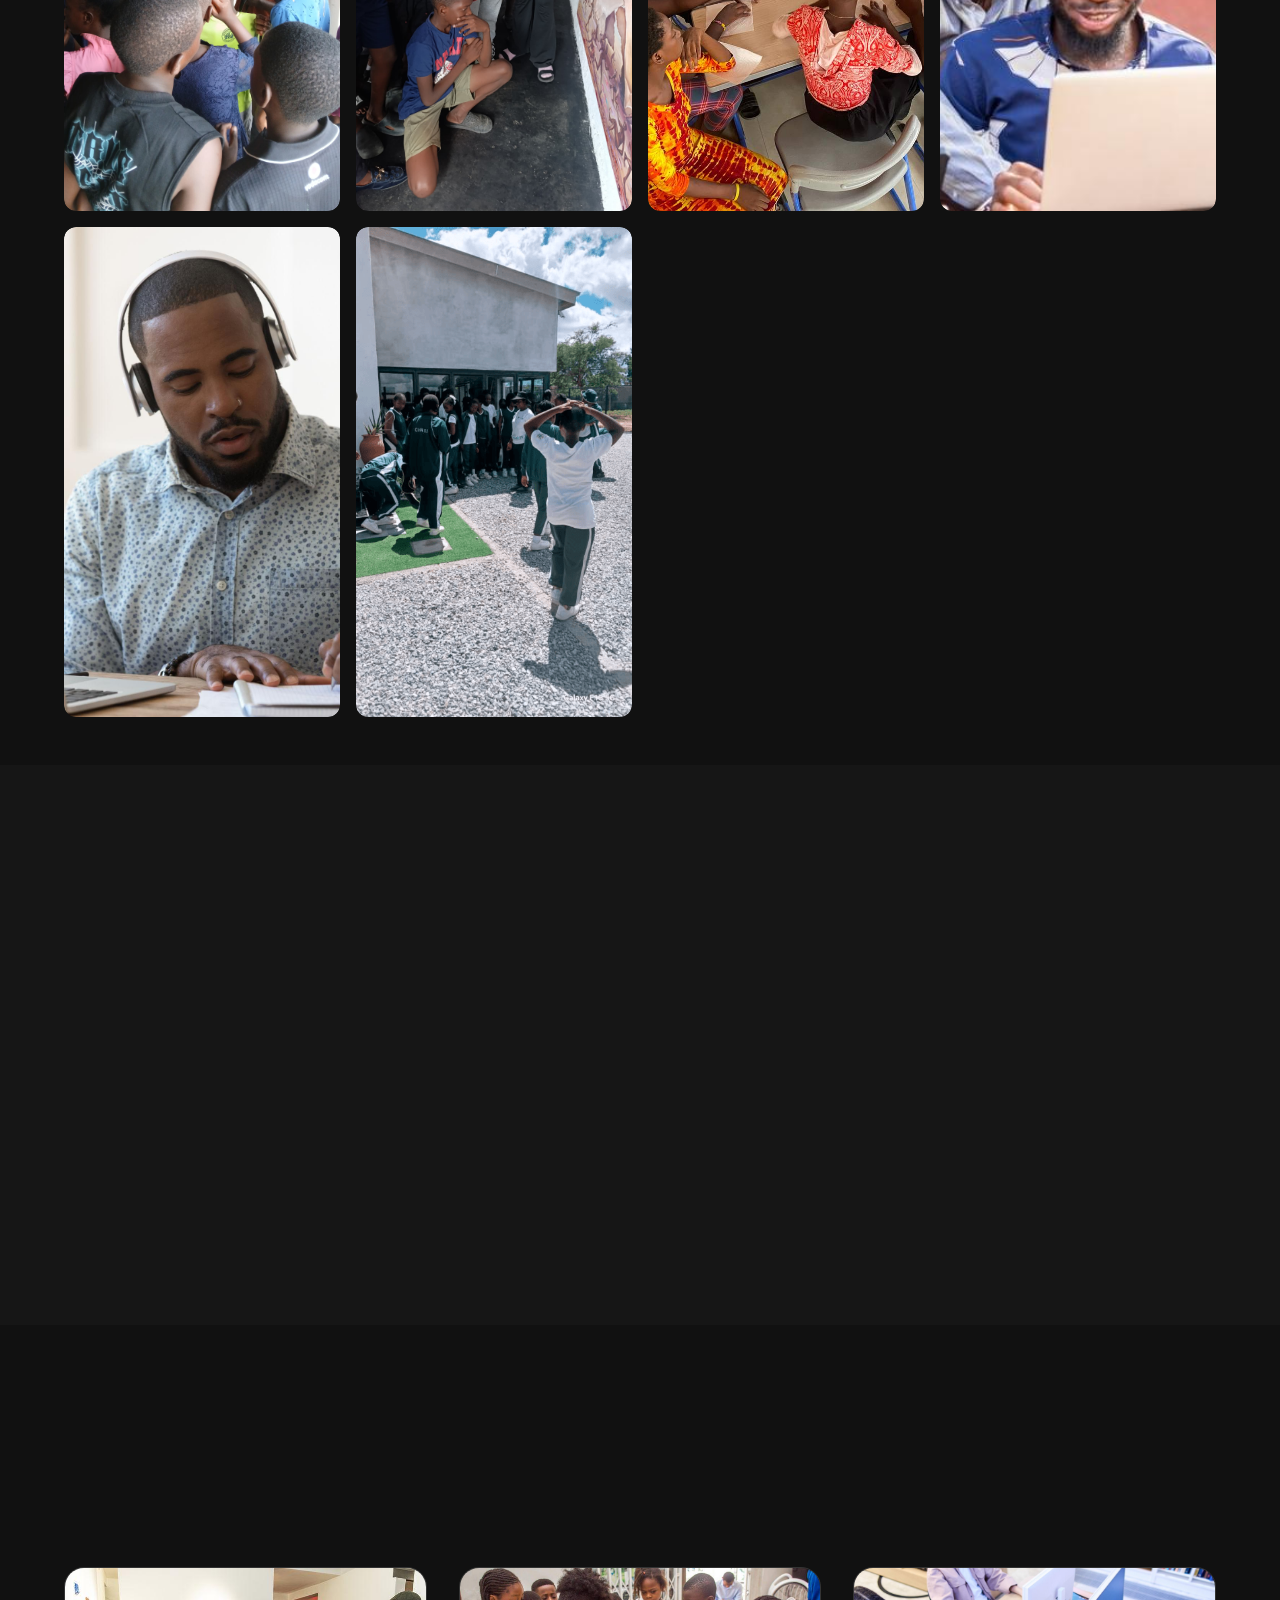
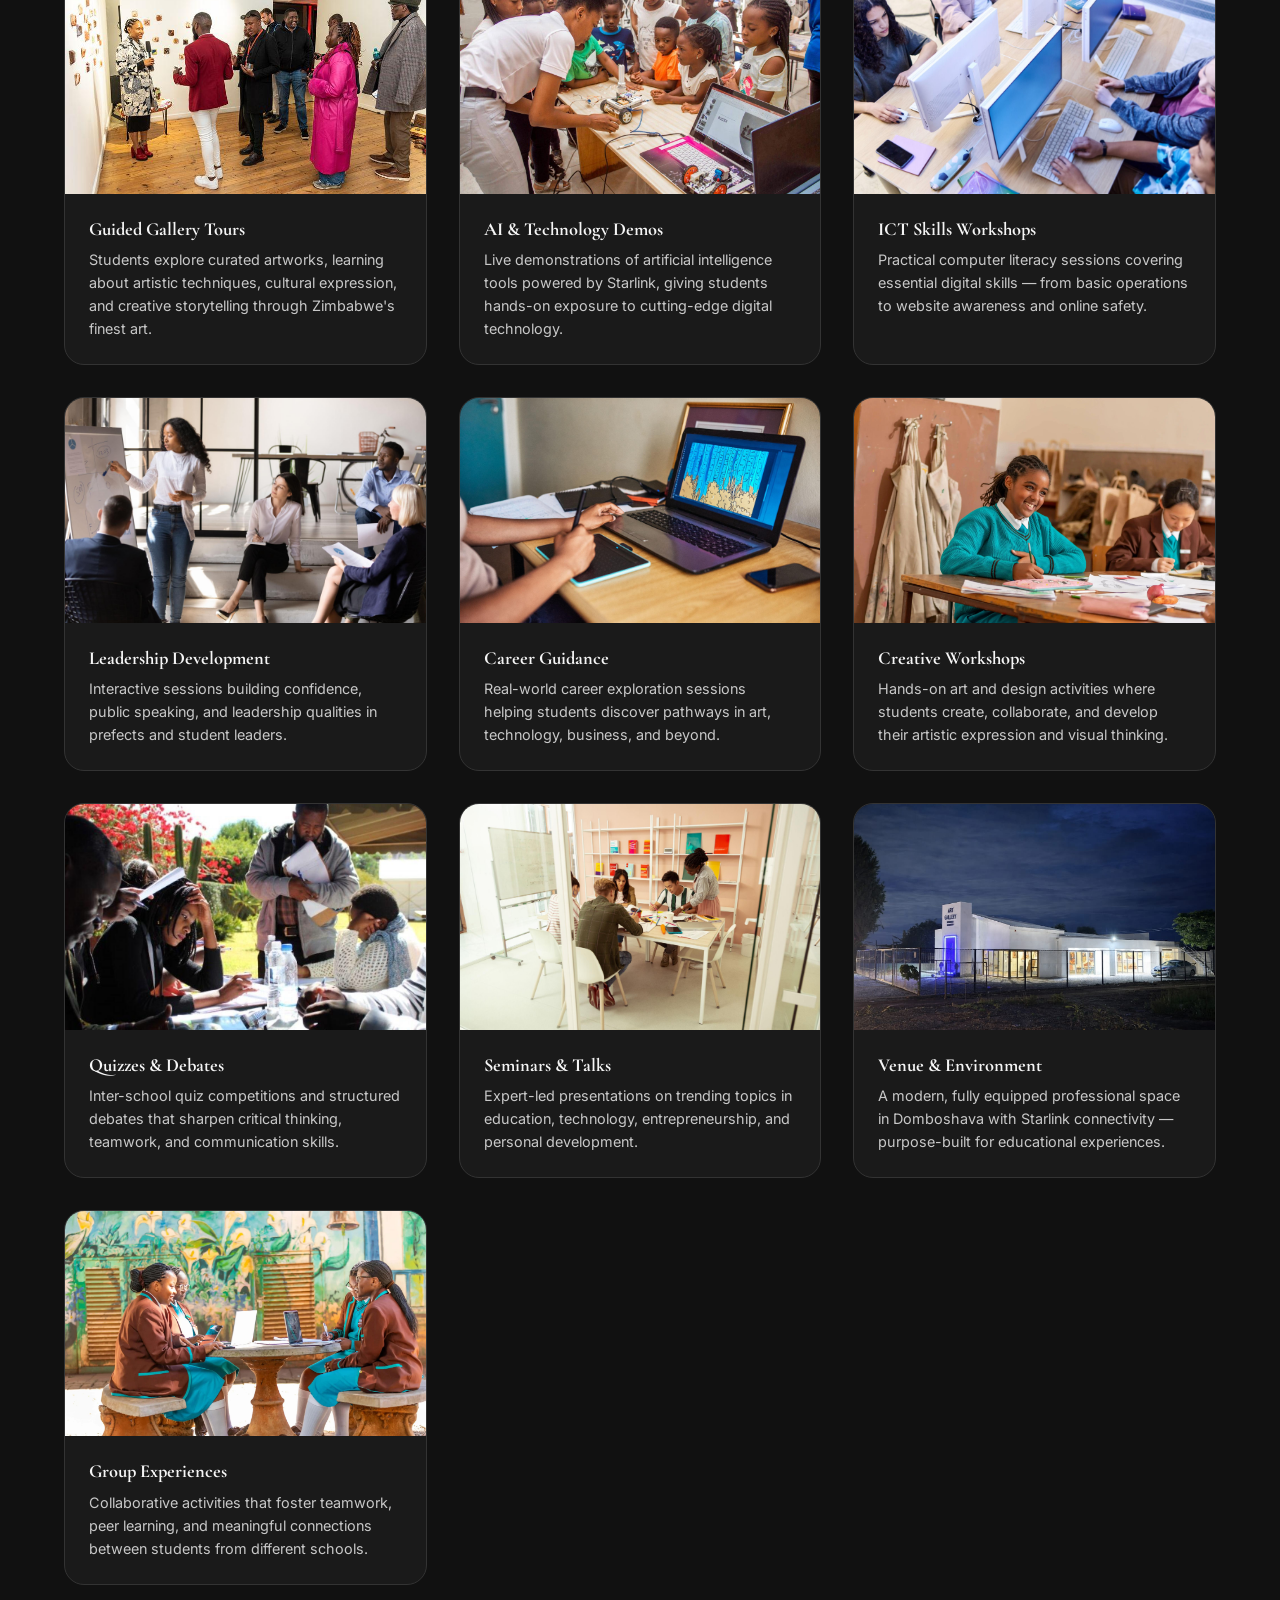
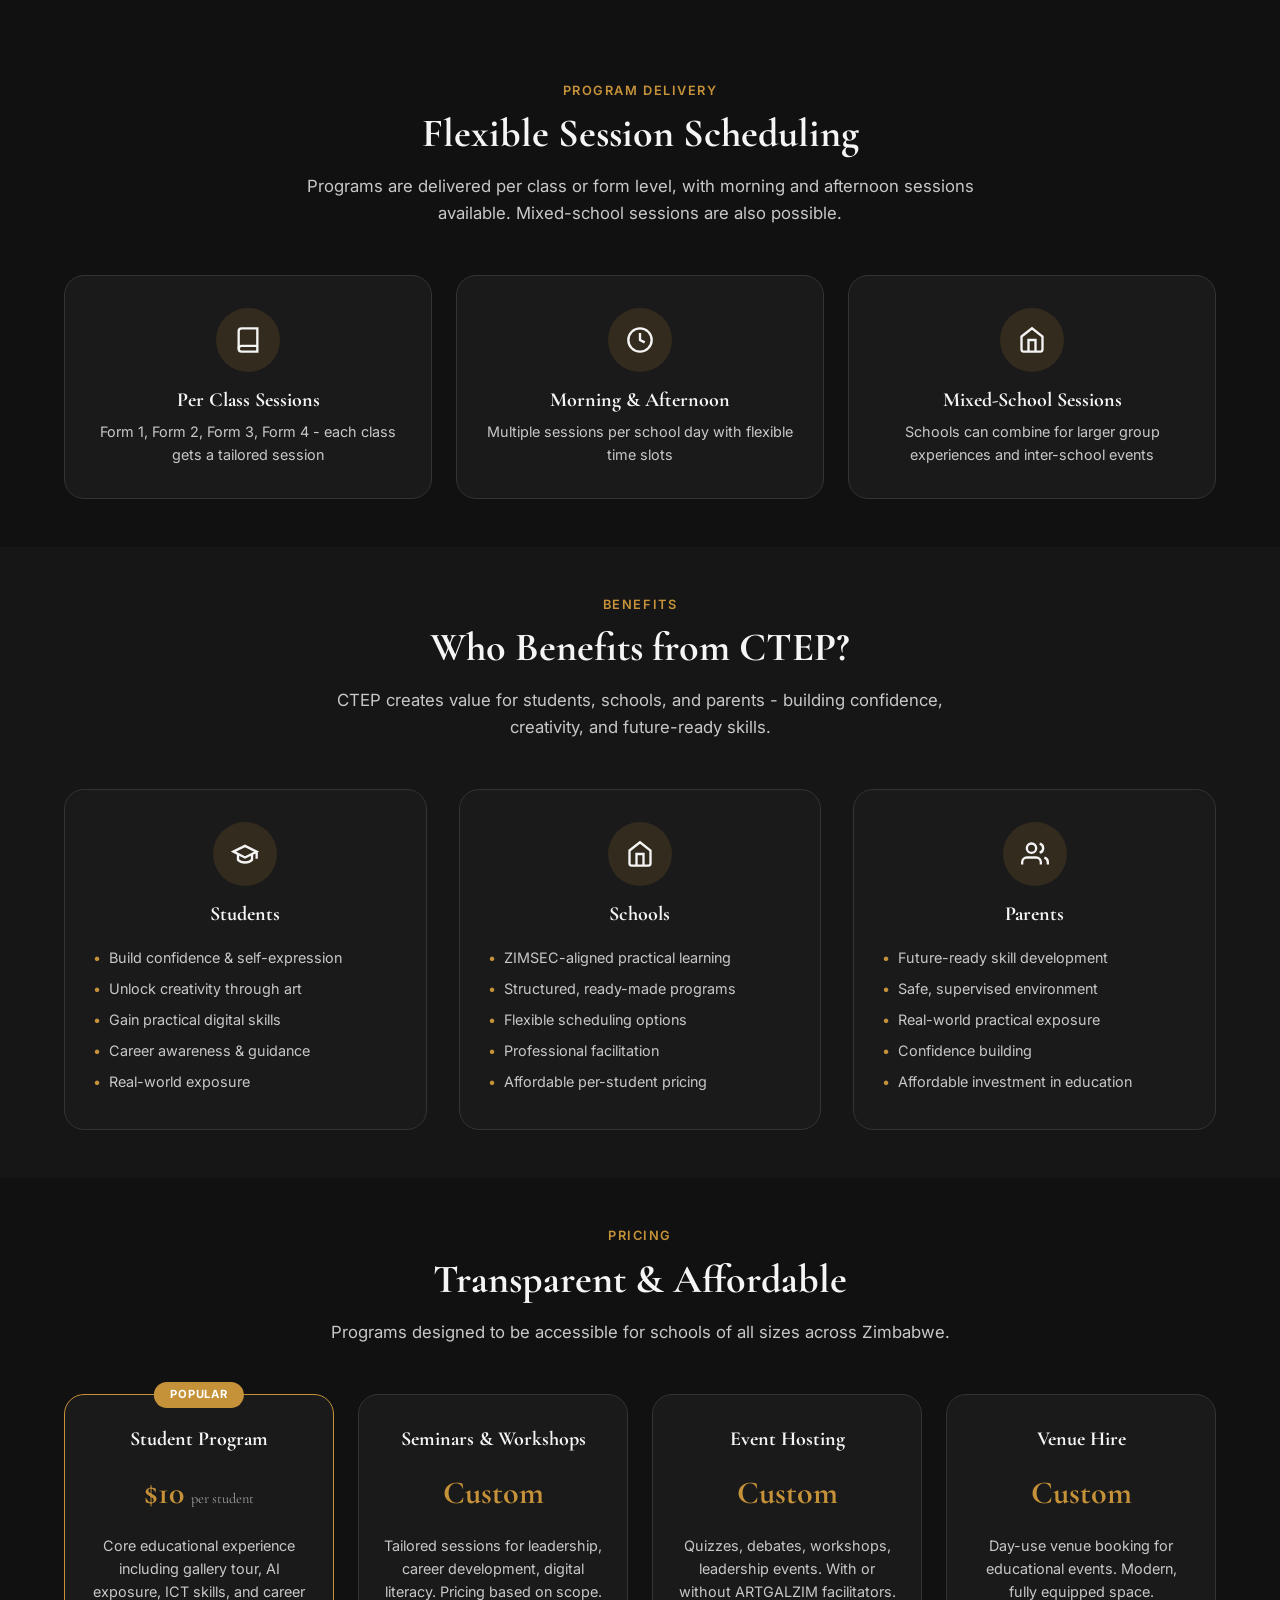
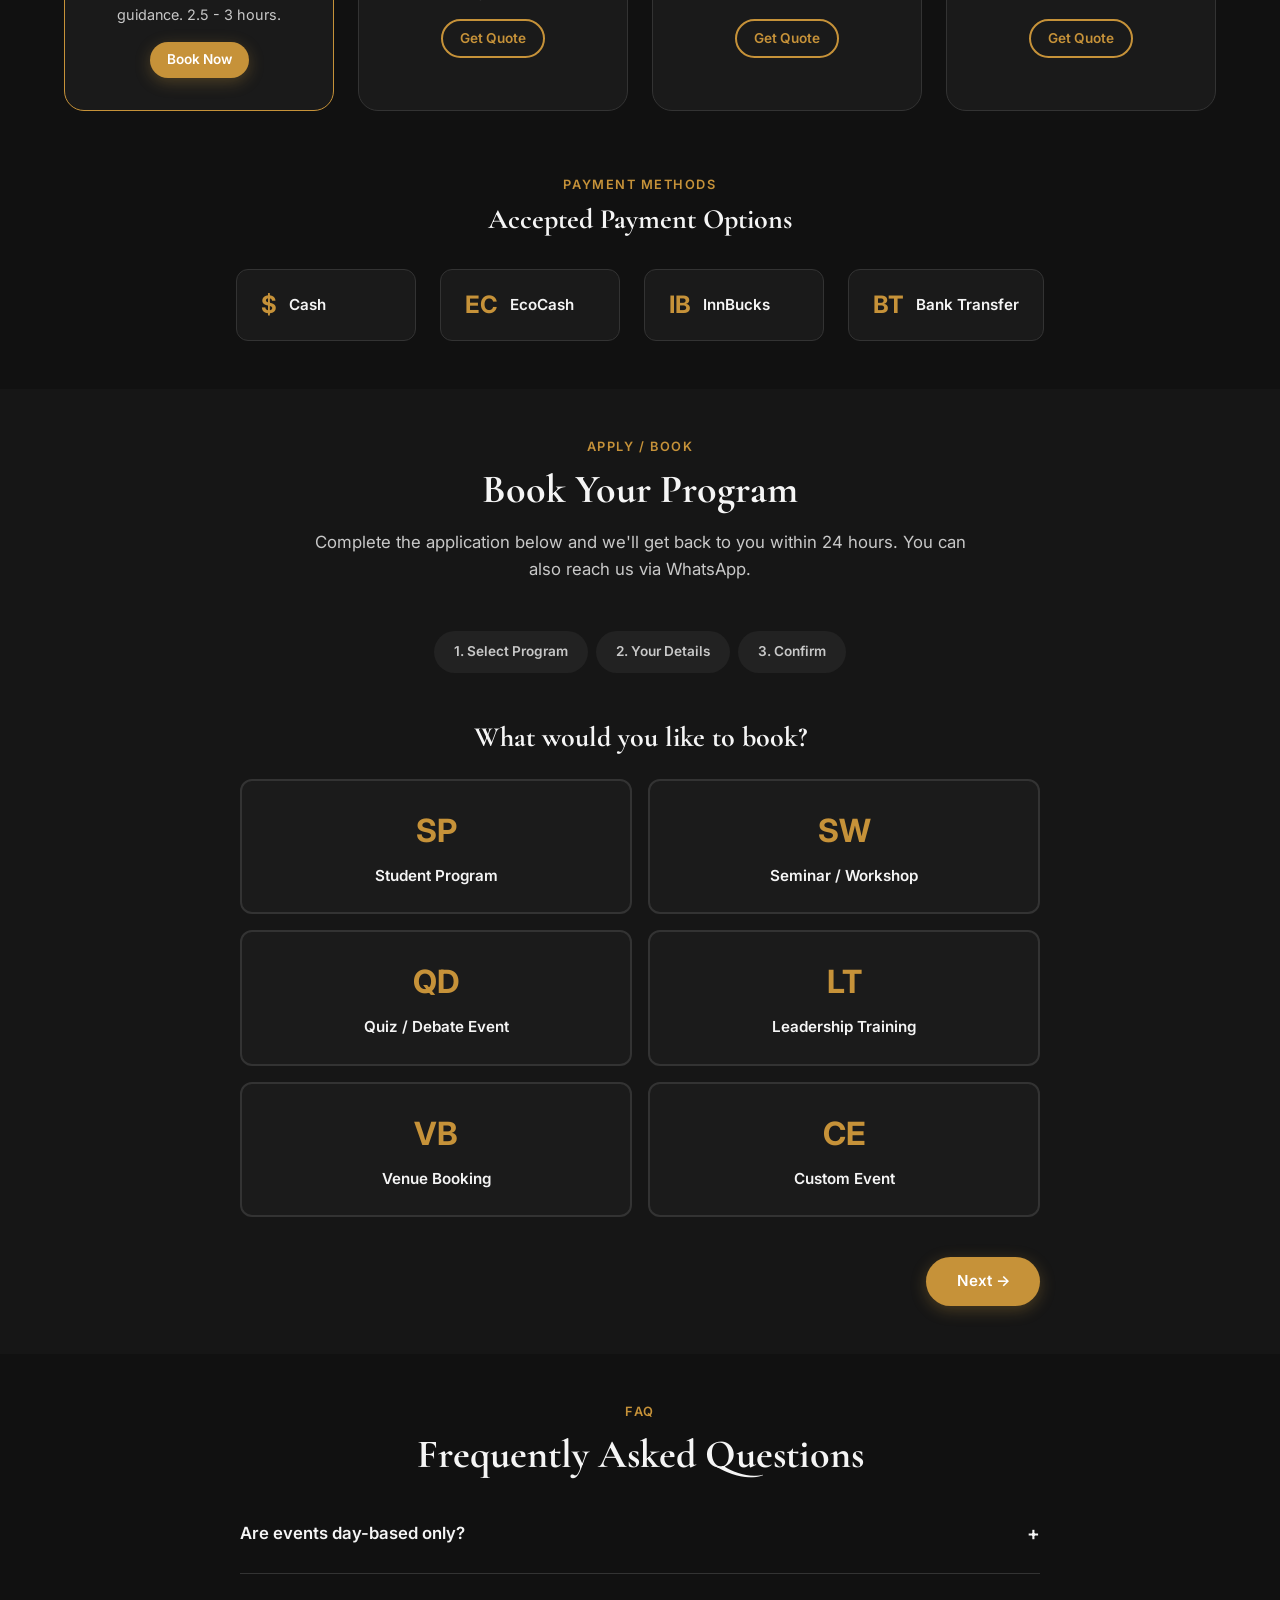
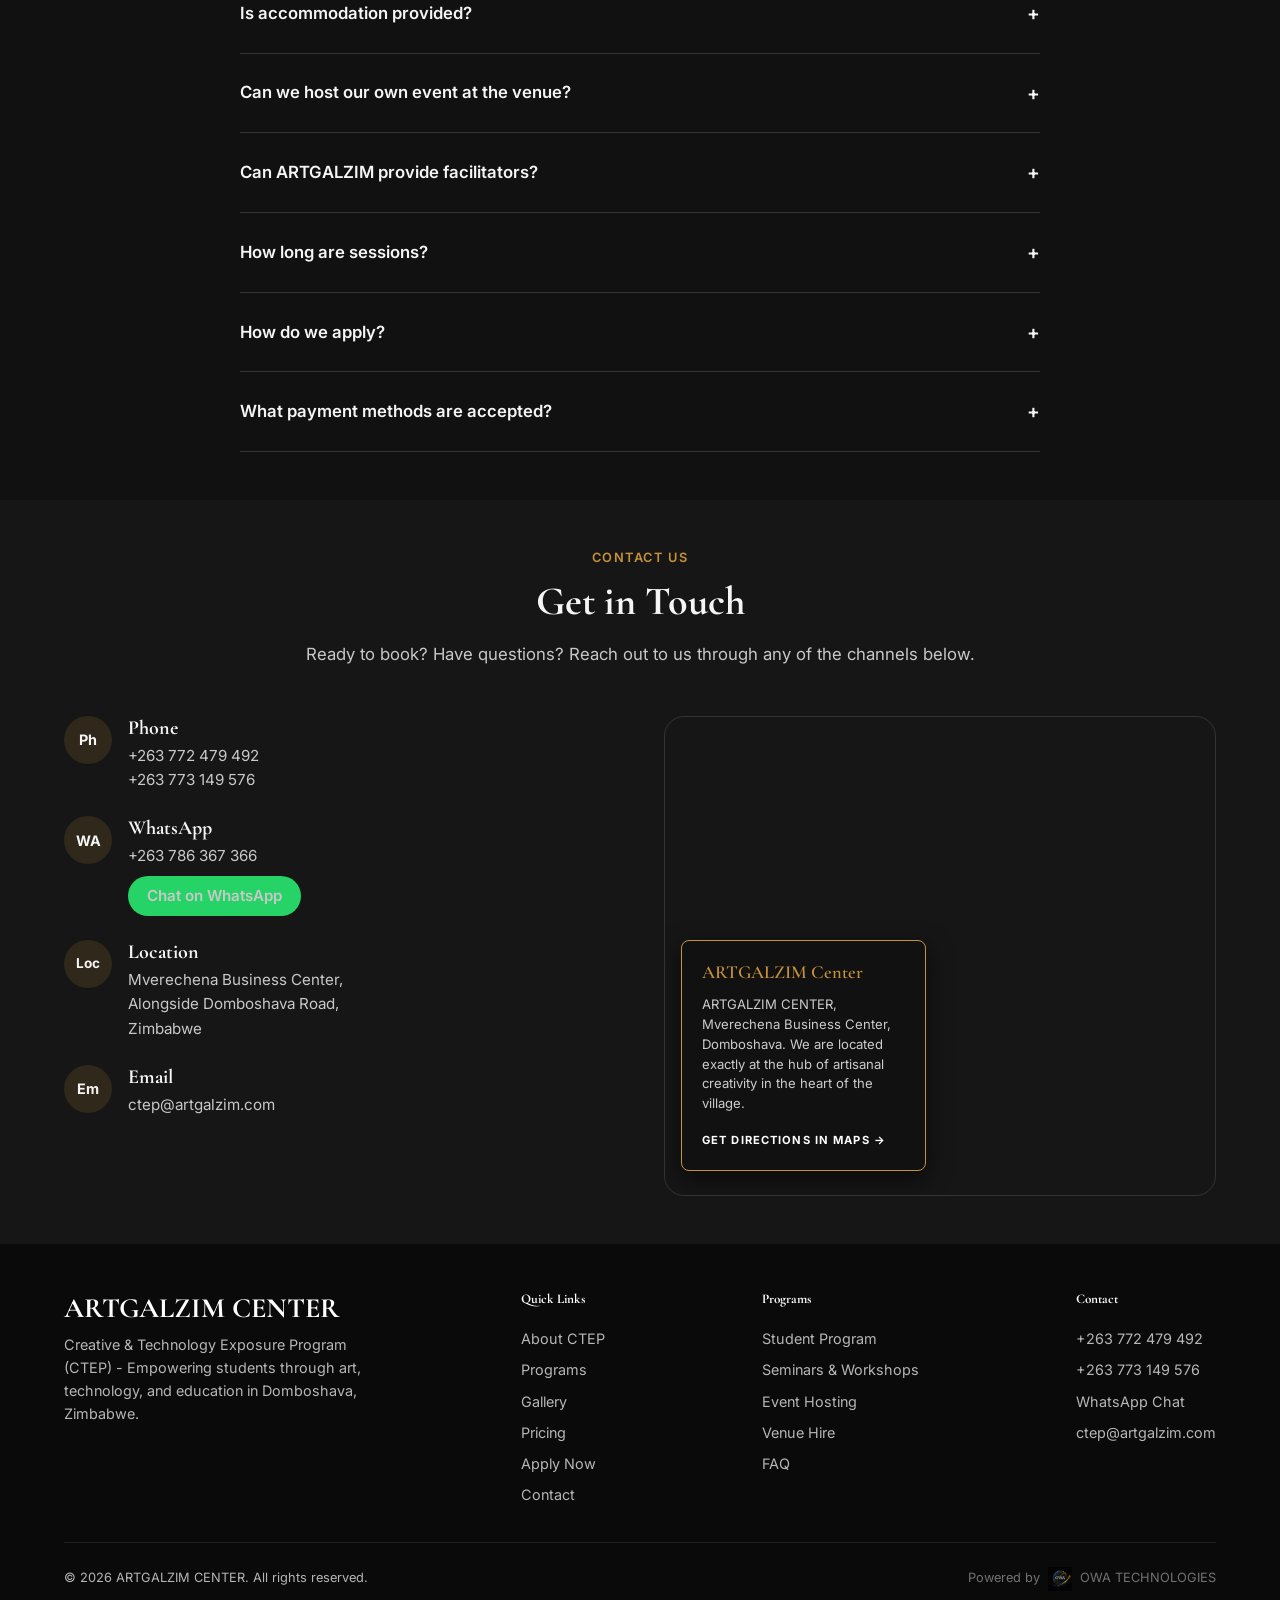
==== commit b5dd860d: "Enhance form UI with text glow, bolder option animations, and step transition loading effect" ====
--- a/index.html
+++ b/index.html
@@ -570,7 +570,7 @@
 <div class="container">
 <div class="text-center reveal">
 <p class="eyebrow">Apply / Book</p>
-<h2>Book Your Program</h2>
+<h2 class="glow-text">Book Your Program</h2>
 <p class="section-intro">Complete the application below and we'll get back to you within 24 hours. You can also reach us via WhatsApp.</p>
 </div>
 
--- a/style.css
+++ b/style.css
@@ -238,17 +238,40 @@
   text-align:center;
   background:rgba(255,255,255,0.02);
   position:relative;
+  animation:optionPulse 3s infinite ease-in-out;
 }
 .booking-option:hover{
   border-color:var(--color-primary);
   background:rgba(192,139,46,0.08);
   transform:translateY(-3px);
   box-shadow:var(--shadow-md);
+  animation:none;
 }
 .booking-option.selected{
   border-color:var(--color-primary);
   background:var(--color-primary) !important;
   box-shadow:0 0 20px rgba(192,139,46,0.4);
+  animation:none;
+}
+@keyframes optionPulse {
+  0% { border-color: rgba(192,139,46,0.3); box-shadow: 0 0 0 0 rgba(192,139,46, 0); transform: scale(1); }
+  50% { border-color: var(--color-primary); box-shadow: 0 0 20px rgba(192,139,46, 0.4); transform: scale(1.02); background: rgba(192,139,46,0.05); }
+  100% { border-color: rgba(192,139,46,0.3); box-shadow: 0 0 0 0 rgba(192,139,46, 0); transform: scale(1); }
+}
+.glow-text {
+  animation: textGlow 2.5s infinite alternate ease-in-out;
+}
+@keyframes textGlow {
+  0% { text-shadow: 0 0 5px rgba(192,139,46, 0.1); color: var(--text-primary); }
+  100% { text-shadow: 0 0 15px rgba(192,139,46, 0.8); color: var(--color-primary); }
+}
+.loading-pulse {
+  animation: loadingFastPulse 0.6s infinite alternate !important;
+  pointer-events: none;
+}
+@keyframes loadingFastPulse {
+  from { opacity: 1; transform: scale(1.03); background: var(--color-primary); }
+  to { opacity: 0.6; transform: scale(0.98); background: var(--color-primary); }
 }
 .booking-option.selected .booking-option__icon,
 .booking-option.selected .booking-option__title {
@@ -389,9 +412,10 @@
 }
 
 /* === MOBILE NAV === */
-.mobile-nav{display:none;position:fixed;top:var(--header-height);left:0;width:100%;height:calc(100vh - var(--header-height));background:rgba(253,251,247,0.98);backdrop-filter:blur(16px);z-index:999;flex-direction:column;align-items:center;justify-content:center;gap:var(--space-3);opacity:0;pointer-events:none;transition:opacity .3s ease}
+.mobile-nav{display:none;position:fixed;top:var(--header-height);left:0;width:100%;height:calc(100svh - var(--header-height));background:rgba(253,251,247,0.98);backdrop-filter:blur(16px);z-index:999;flex-direction:column;align-items:center;justify-content:flex-start;padding-top:var(--space-3);padding-bottom:var(--space-4);overflow-y:auto;gap:var(--space-3);opacity:0;pointer-events:none;transition:opacity .3s ease}
 .mobile-nav.open{opacity:1;pointer-events:all}
-.mobile-nav .nav__link{font-size:1.2rem;padding:8px 0}
+.mobile-nav .nav__link{font-size:1.2rem;padding:8px 0;flex-shrink:0}
+.mobile-nav .btn{flex-shrink:0}
 
 /* === RESPONSIVE === */
 @media(max-width:1024px){
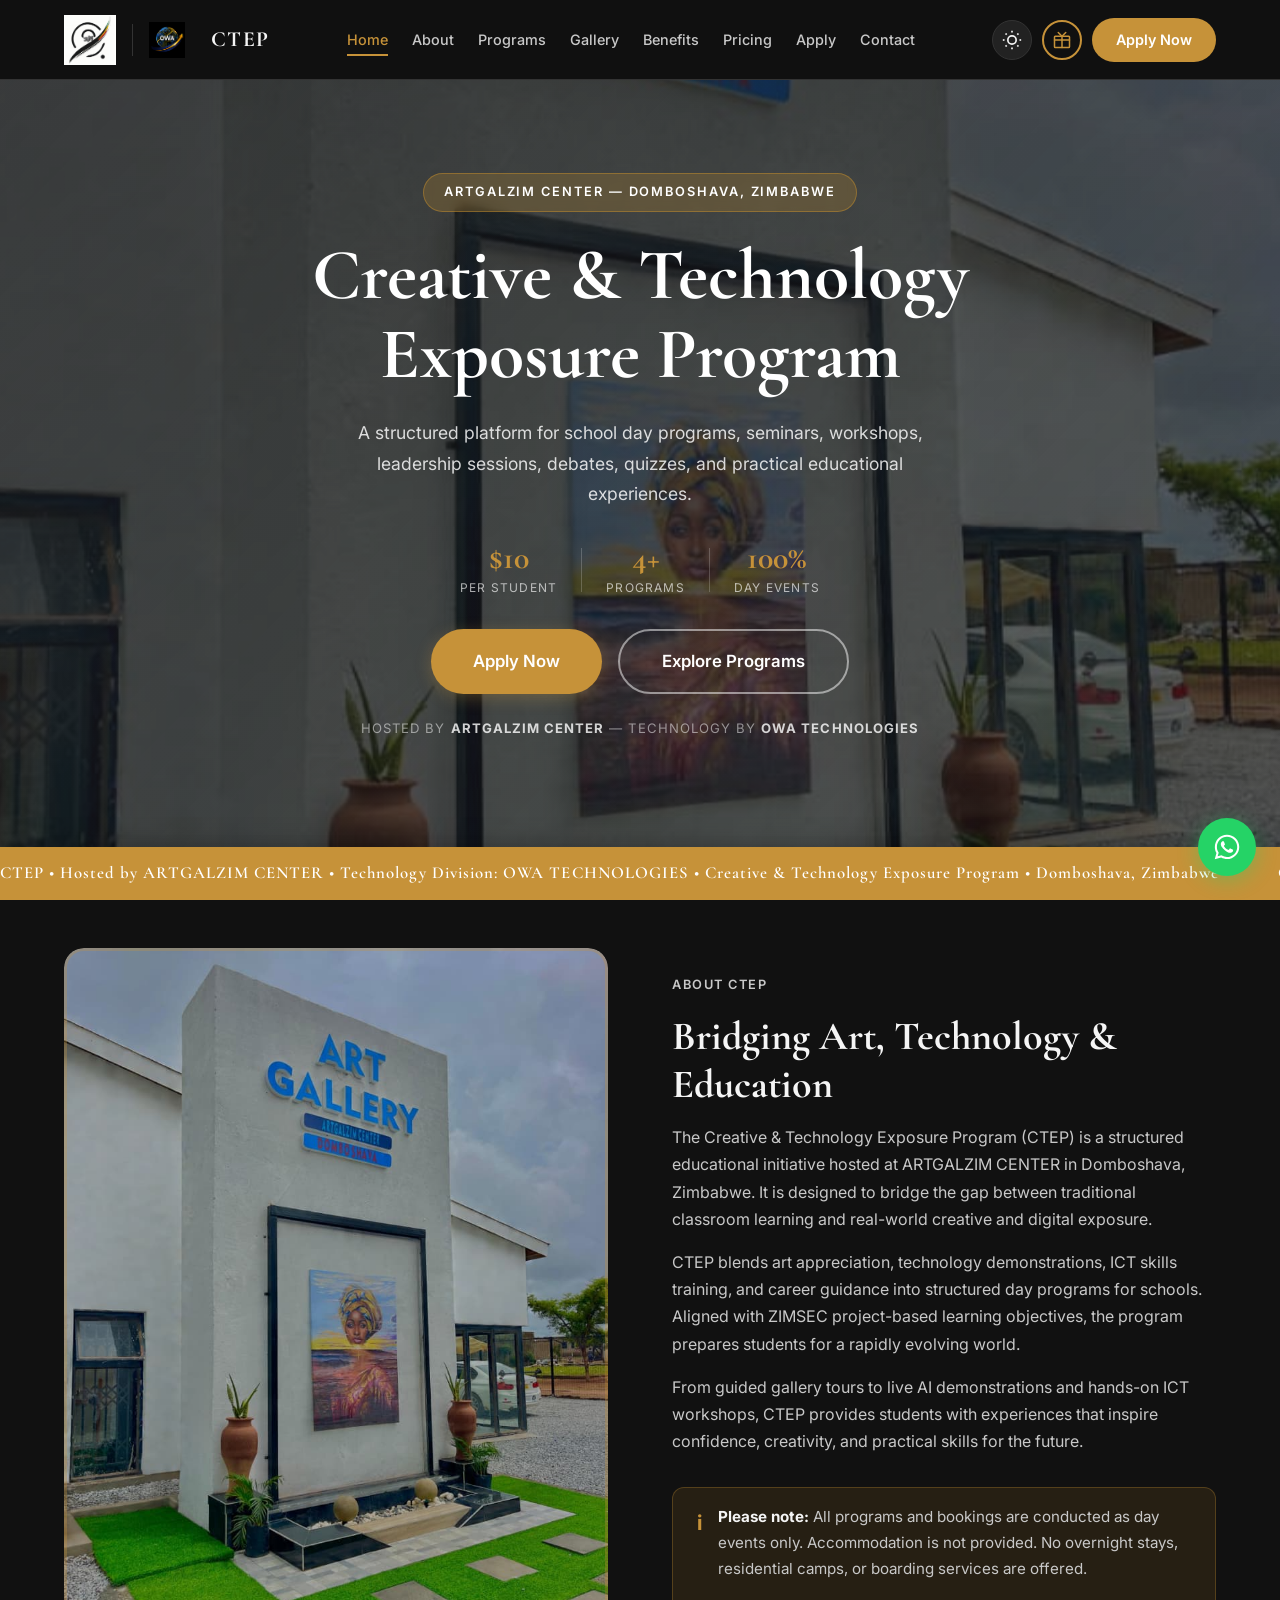
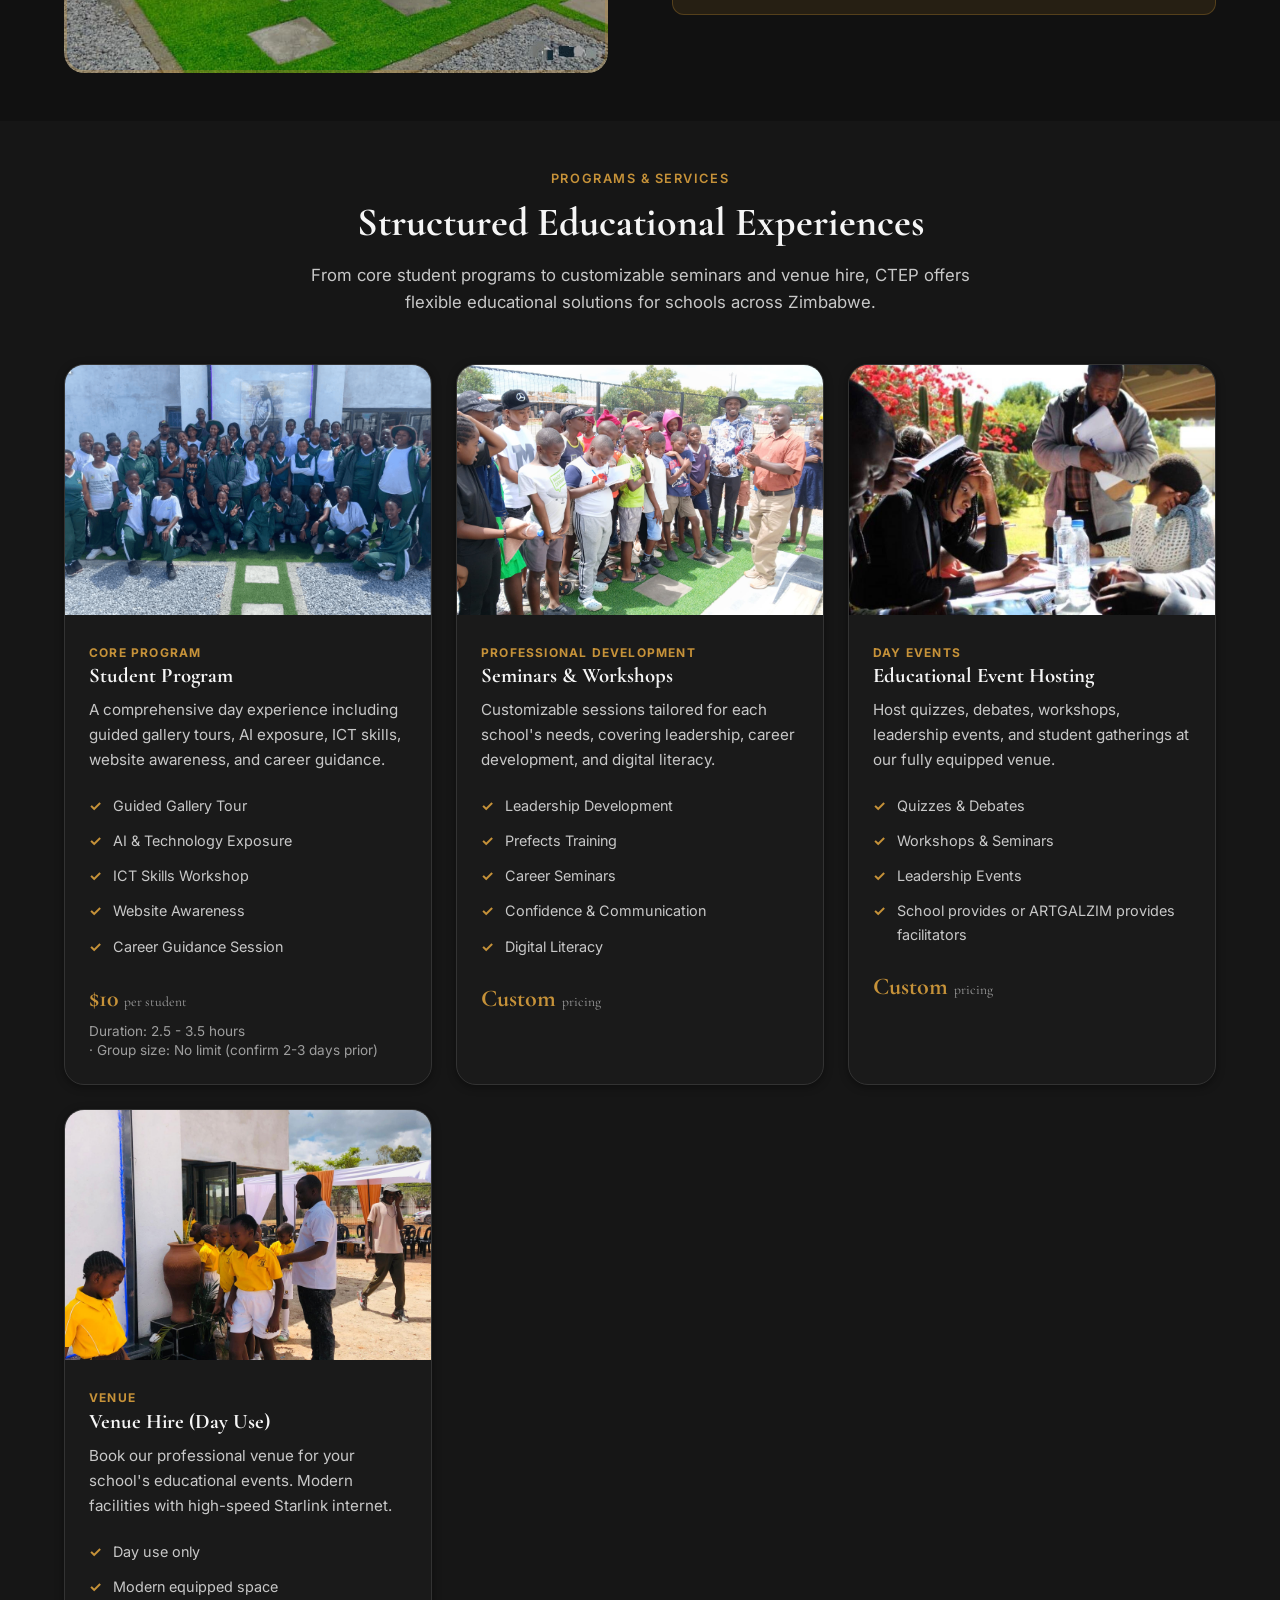
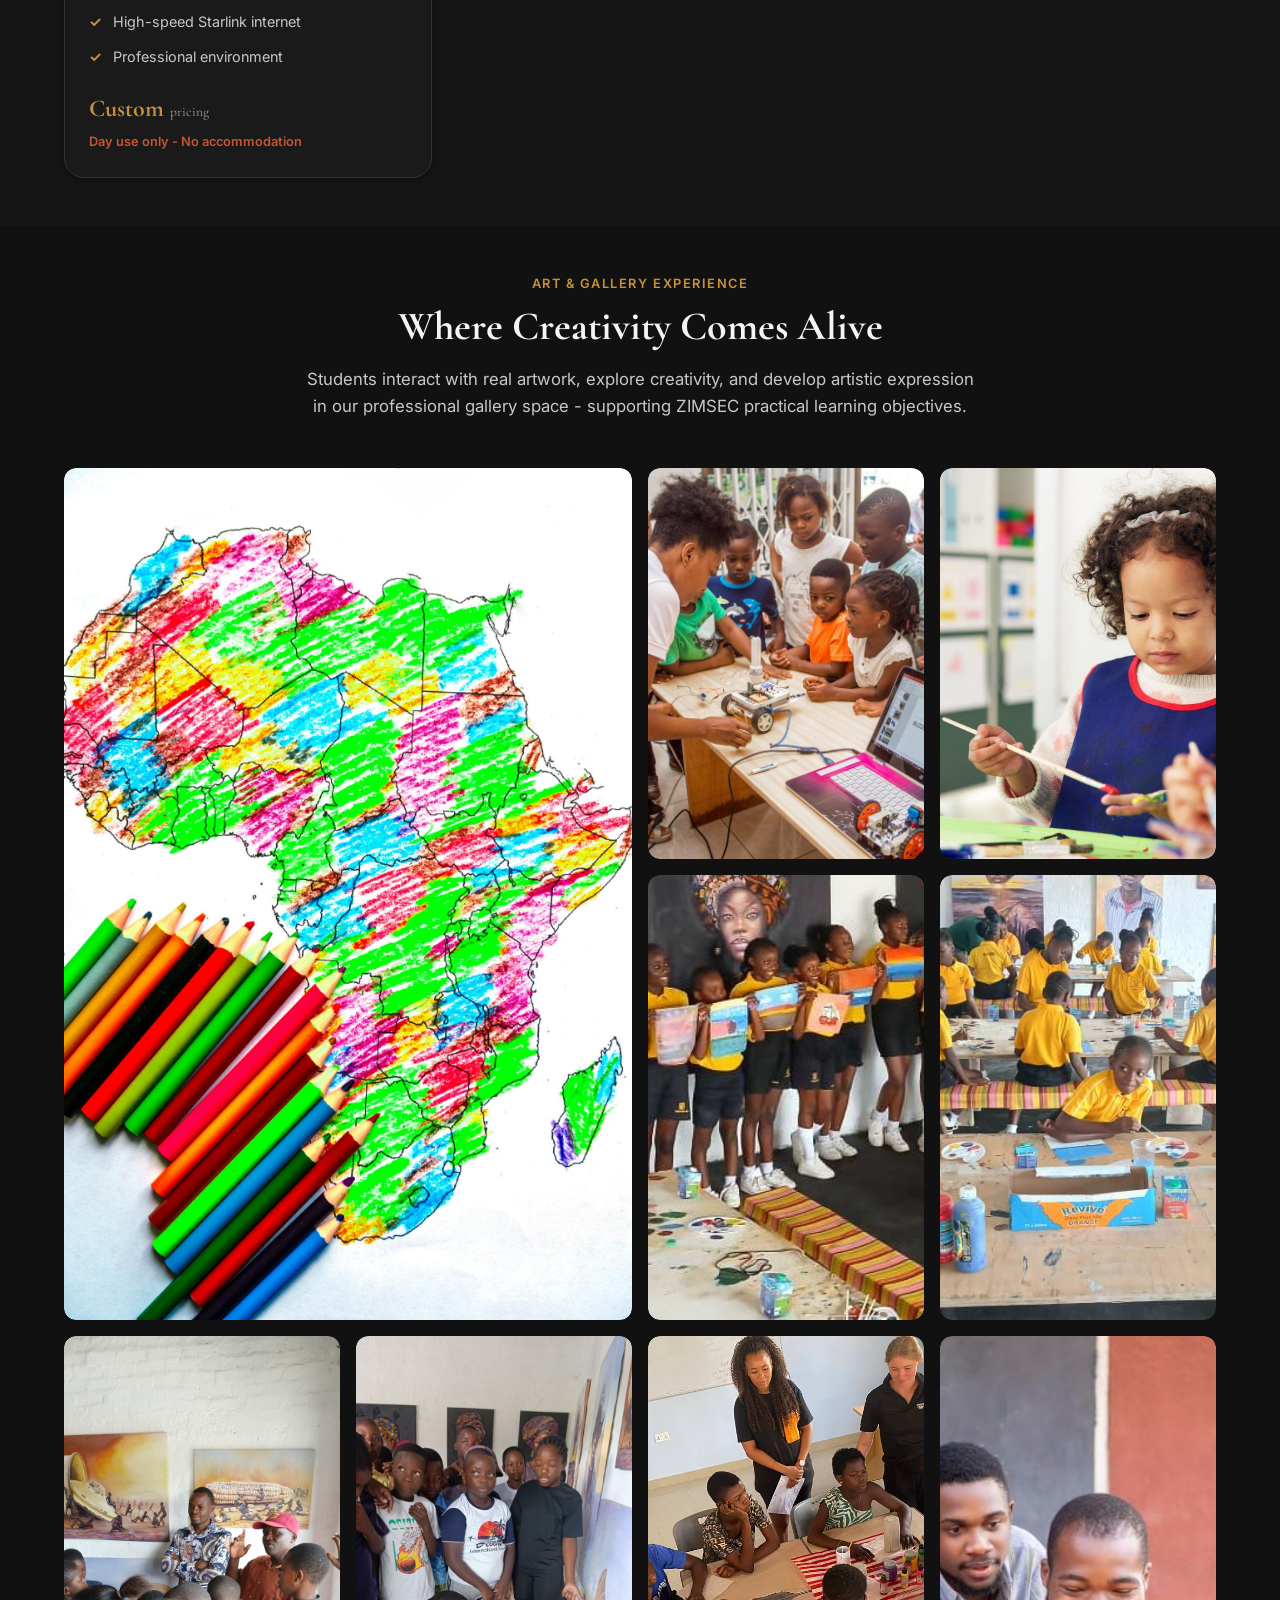
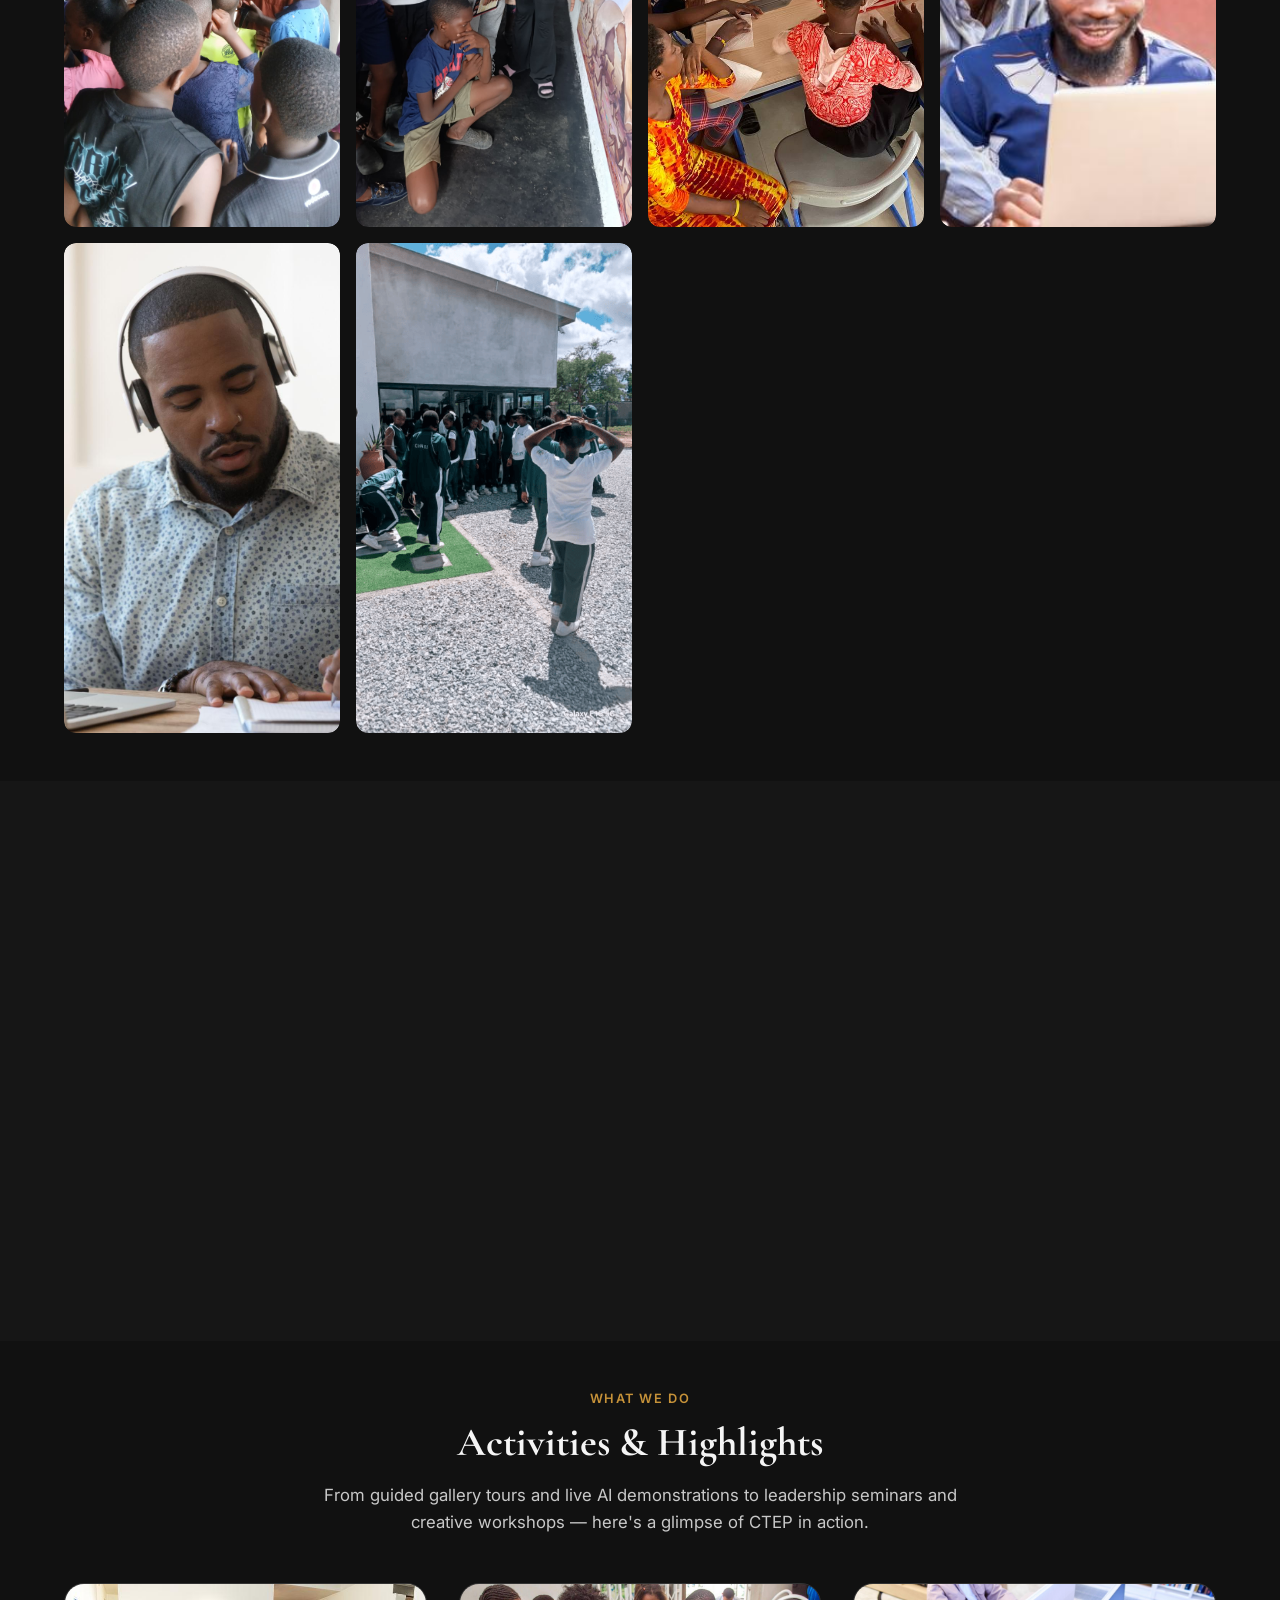
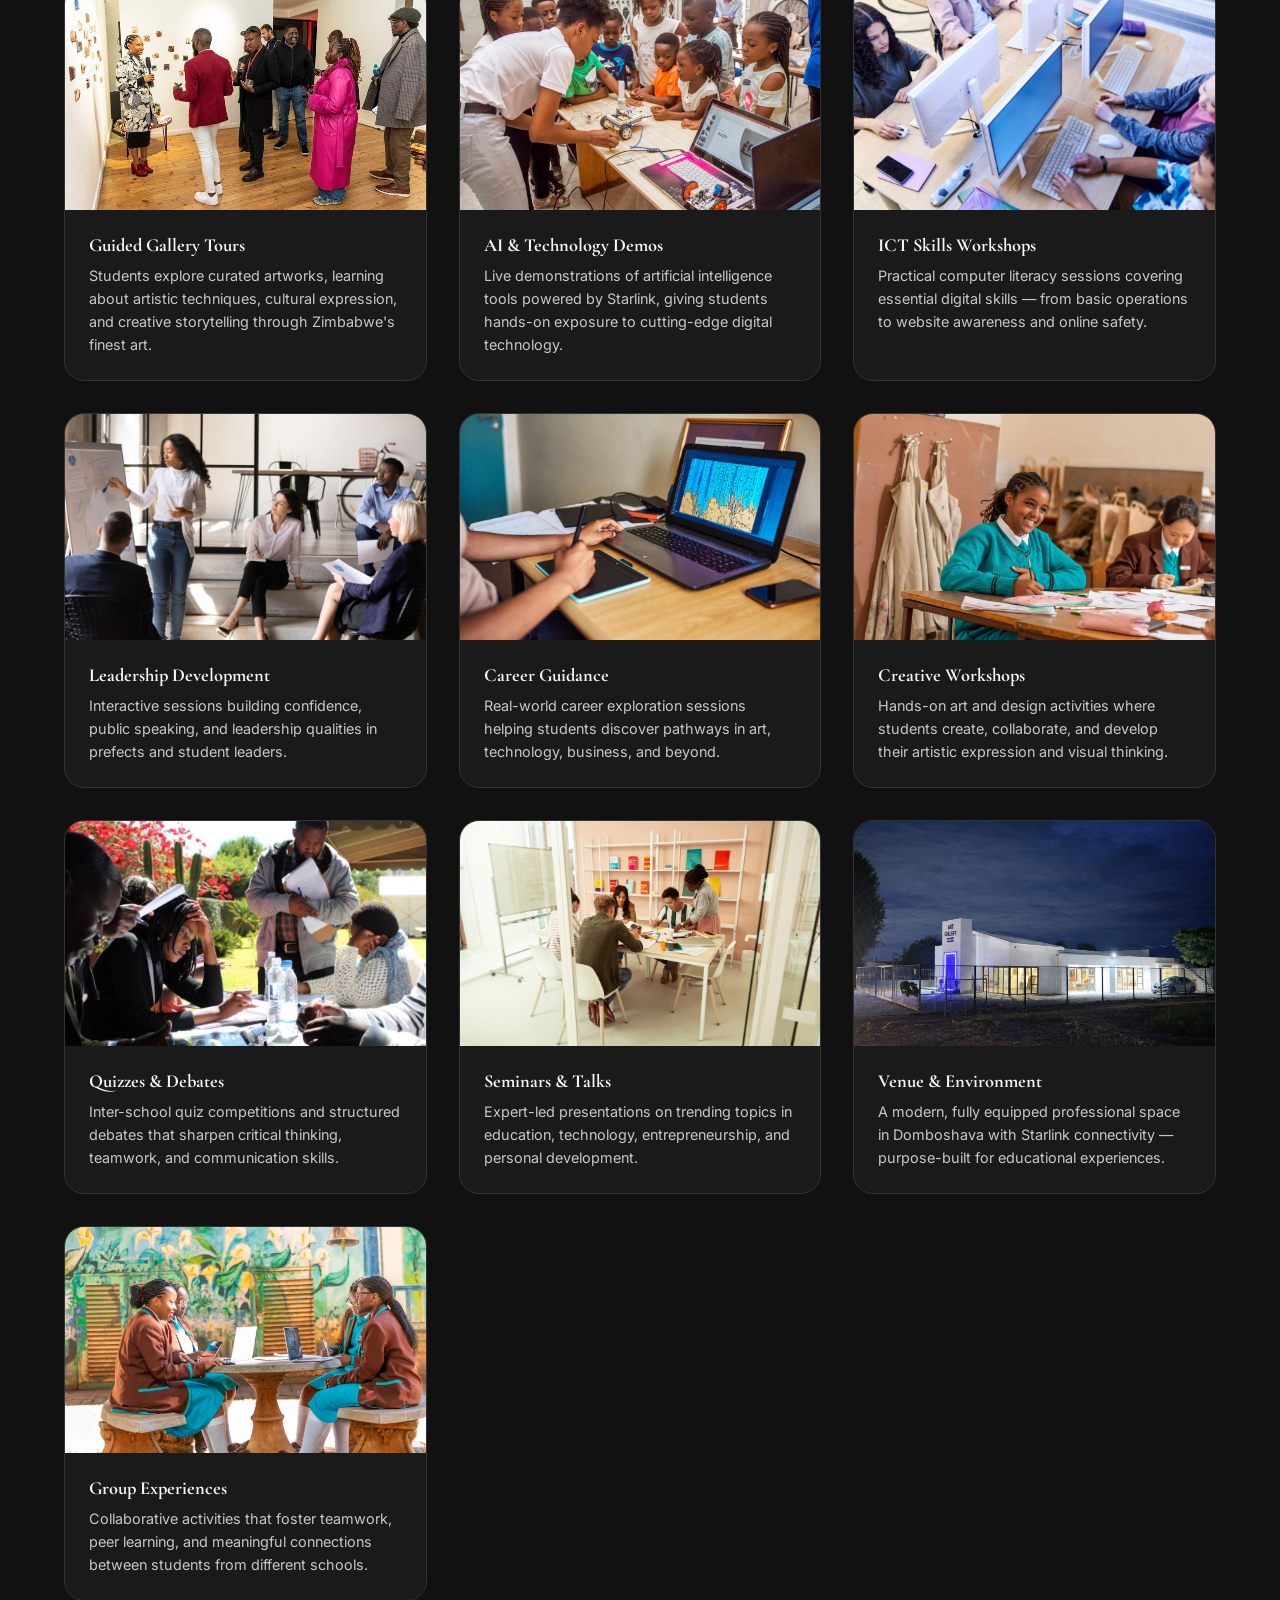
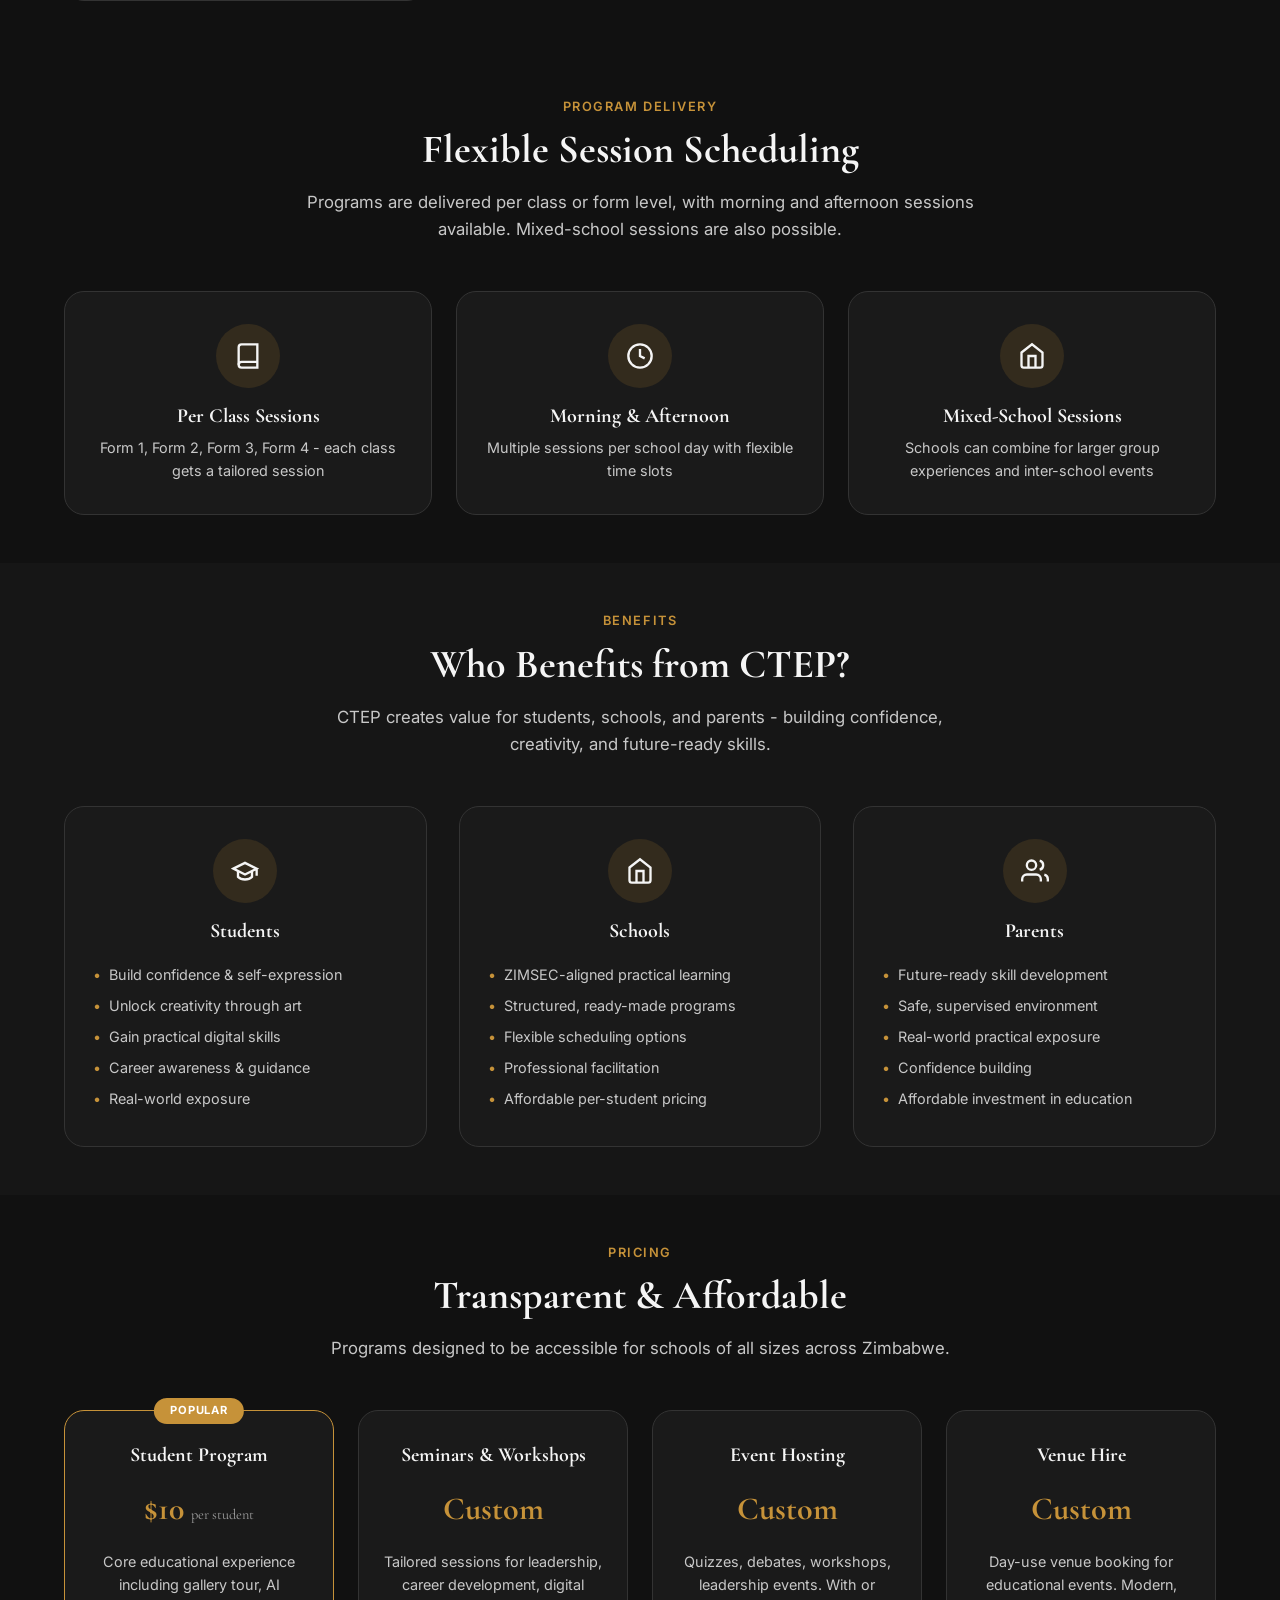
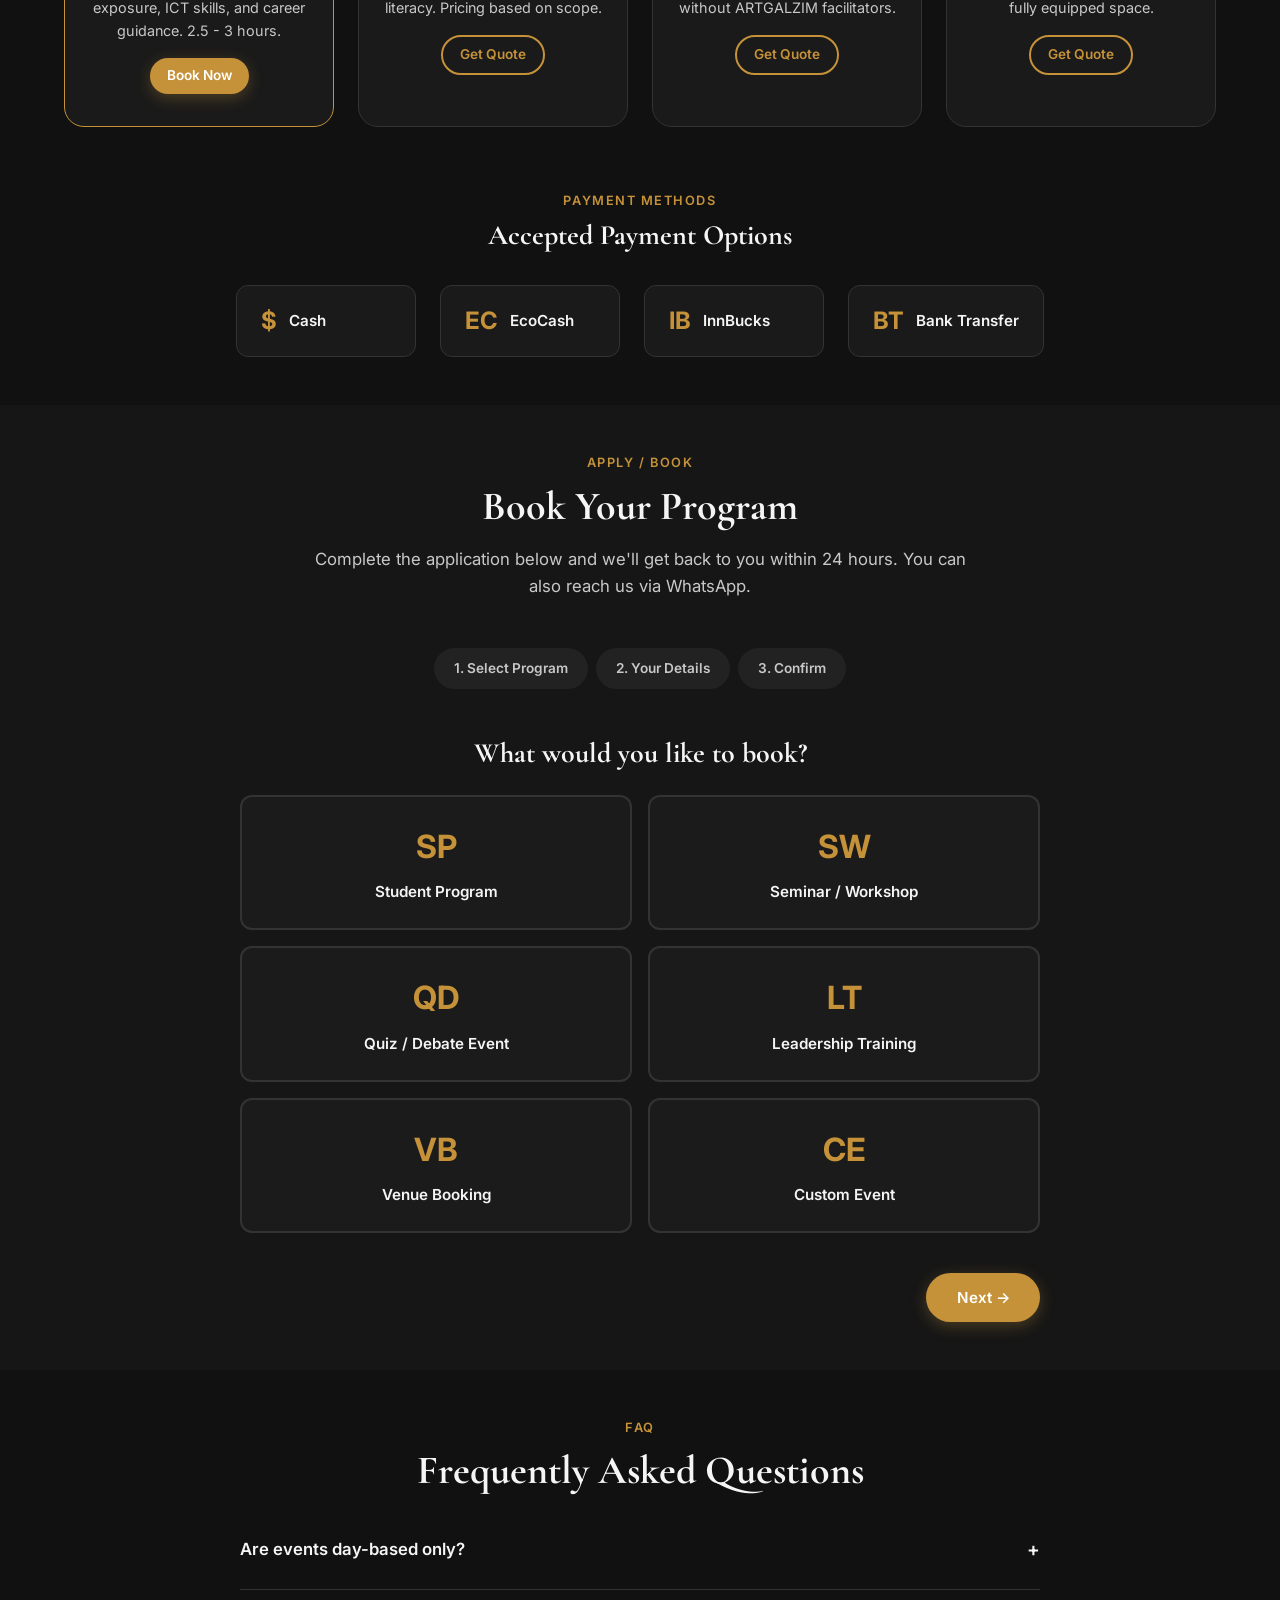
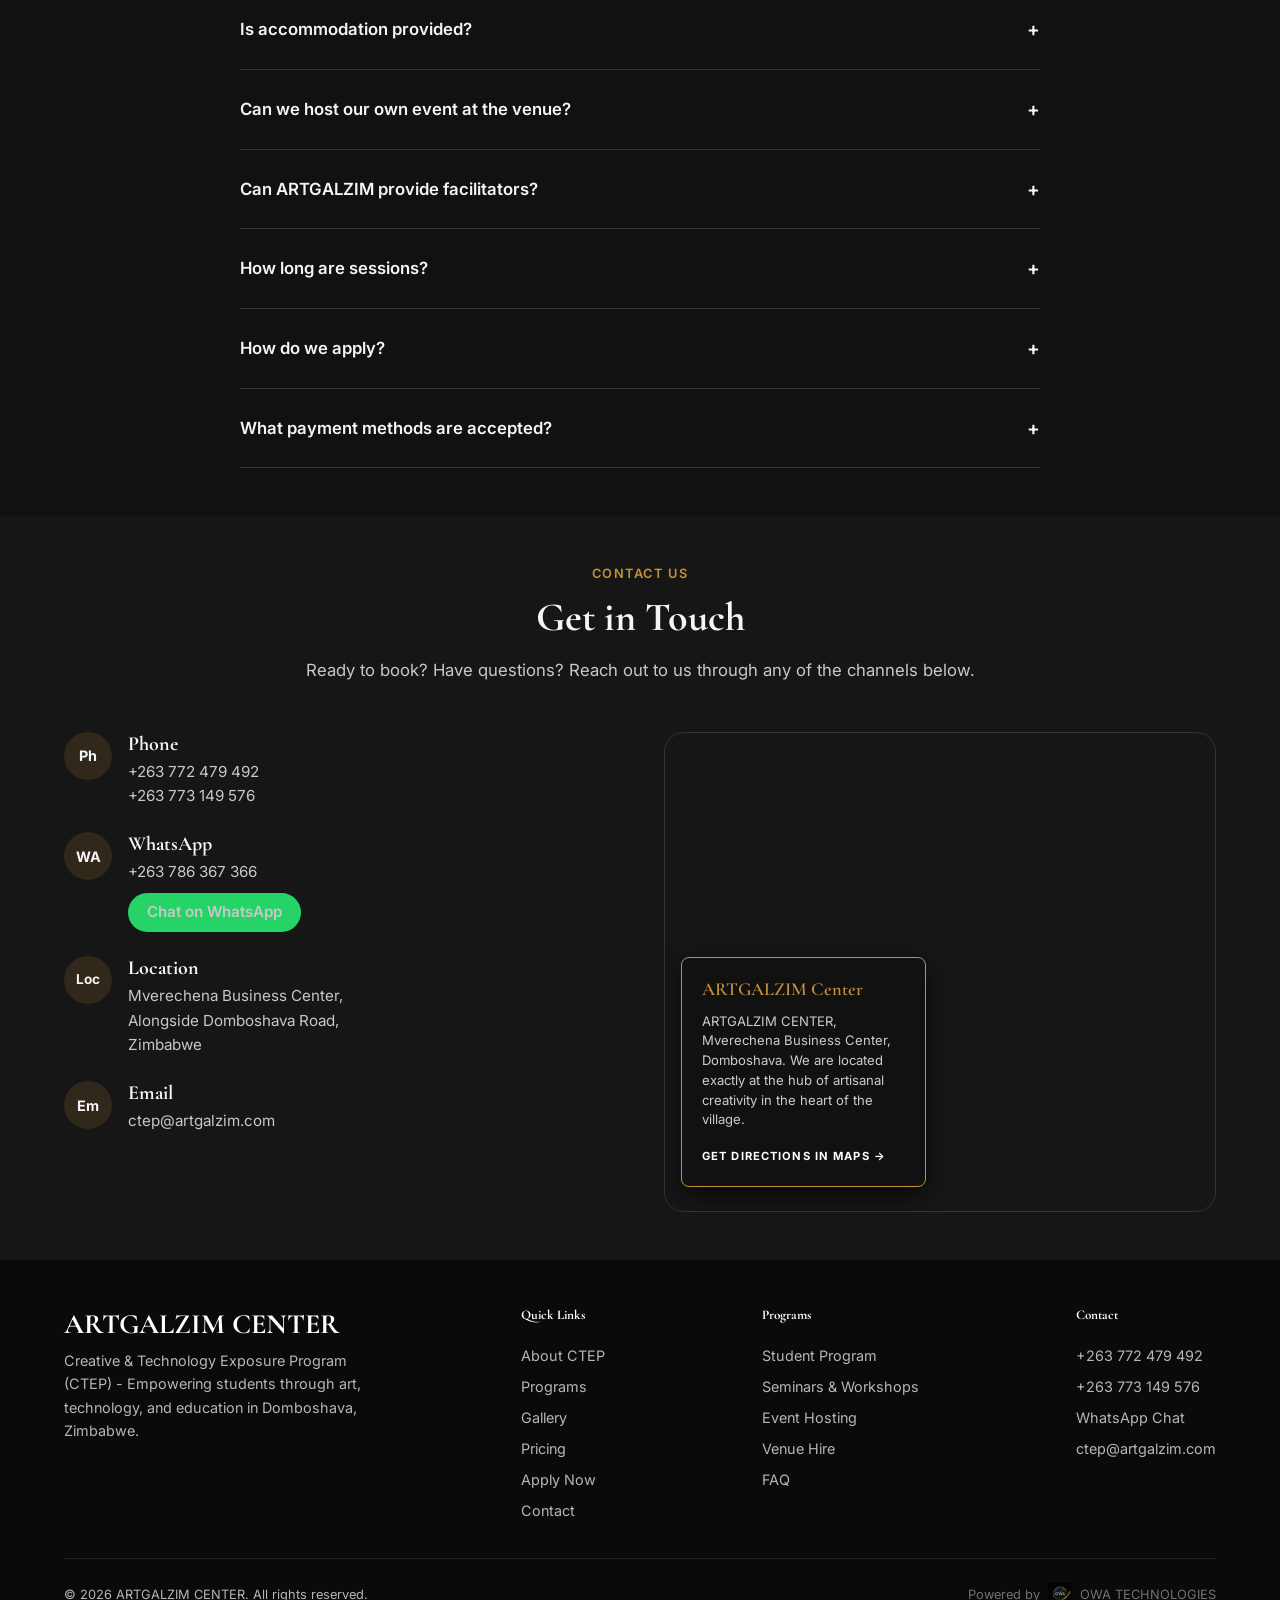
==== commit a88ad19b: "Update program duration and group size limit details" ====
--- a/index.html
+++ b/index.html
@@ -245,7 +245,7 @@
 <li>Career Guidance Session</li>
 </ul>
 <p class="card__price">$10 <span style="font-size:.85rem;color:var(--text-muted);font-weight:400">per student</span></p>
-<p style="font-size:.85rem;color:var(--text-muted);margin-top:4px">Duration: 2.5 - 3 hours &middot; Group: 25 - 35 students</p>
+<p style="font-size:.85rem;color:var(--text-muted);margin-top:4px;line-height:1.4">Duration: 2.5 - 3.5 hours<br>&middot; Group size: No limit (confirm 2-3 days prior)</p>
 </div>
 </div>
 
--- a/style.css
+++ b/style.css
@@ -429,22 +429,13 @@
 }
 /* Tablet specific: 769px - 1024px */
 @media(min-width:769px) and (max-width:1024px){
-  .hero{min-height:600px;overflow:visible}
+  .hero{min-height:calc(100svh - var(--header-height));height:auto;overflow:hidden}
   .hero__marquee{position:absolute;bottom:0;left:0;width:100%;display:flex;z-index:10;font-size:.9rem;padding:11px 0}
-  .hero h1{font-size:clamp(1.85rem,3.2vw,2.2rem);line-height:1.1;white-space:normal;word-wrap:break-word}
-  .hero h1 br{display:none}
-  .hero__subtitle{font-size:.95rem;max-width:92%;line-height:1.65}
-  .hero__stat-num{font-size:1.7rem}
-  .hero__stat-label{font-size:.7rem}
-  .hero__stats{gap:var(--space-3)}
-  .hero__stat-divider{height:40px}
-  .hero__content{padding:65px var(--space-3) 110px;margin-top:0}
-  .hero__badge{font-size:.7rem;padding:7px 16px;margin-top:10px}
   .btn--lg{padding:.85em 1.8em;font-size:1rem}
   .container{padding-inline:24px}
-  .hero__powered{font-size:.72rem}
 }
 @media(max-width:768px){
+  .hero{min-height:calc(100svh - var(--header-height));height:auto;overflow:hidden}
   .about-grid{grid-template-columns:1fr}
   .contact-grid{grid-template-columns:1fr}
   .grid-2{grid-template-columns:1fr}
@@ -582,7 +573,7 @@
 }
 
 /* === HERO — CENTERED PREMIUM LAYOUT === */
-.hero .container { display:flex; align-items:center; justify-content:center; width:100%; height:100%; }
+.hero .container { display:flex; align-items:center; justify-content:center; width:100%; flex:1; min-height:100%; }
 .hero__content { position:relative; z-index:2; text-align:center; max-width:820px; padding:var(--space-4) var(--space-3) 100px; }
 .hero__badge { display: inline-block; background: rgba(192,139,46,0.25); border: 1px solid rgba(192,139,46,0.5); color: #fff; font-size: .8rem; font-weight: 600; letter-spacing: .15em; text-transform: uppercase; padding: 8px 20px; border-radius: var(--radius-full); margin-bottom: var(--space-3); backdrop-filter: blur(4px); }
 .hero h1 { color: #fff; margin-bottom: var(--space-3); line-height: 1.1; font-size: clamp(2.4rem, 6vw, 4.5rem); }
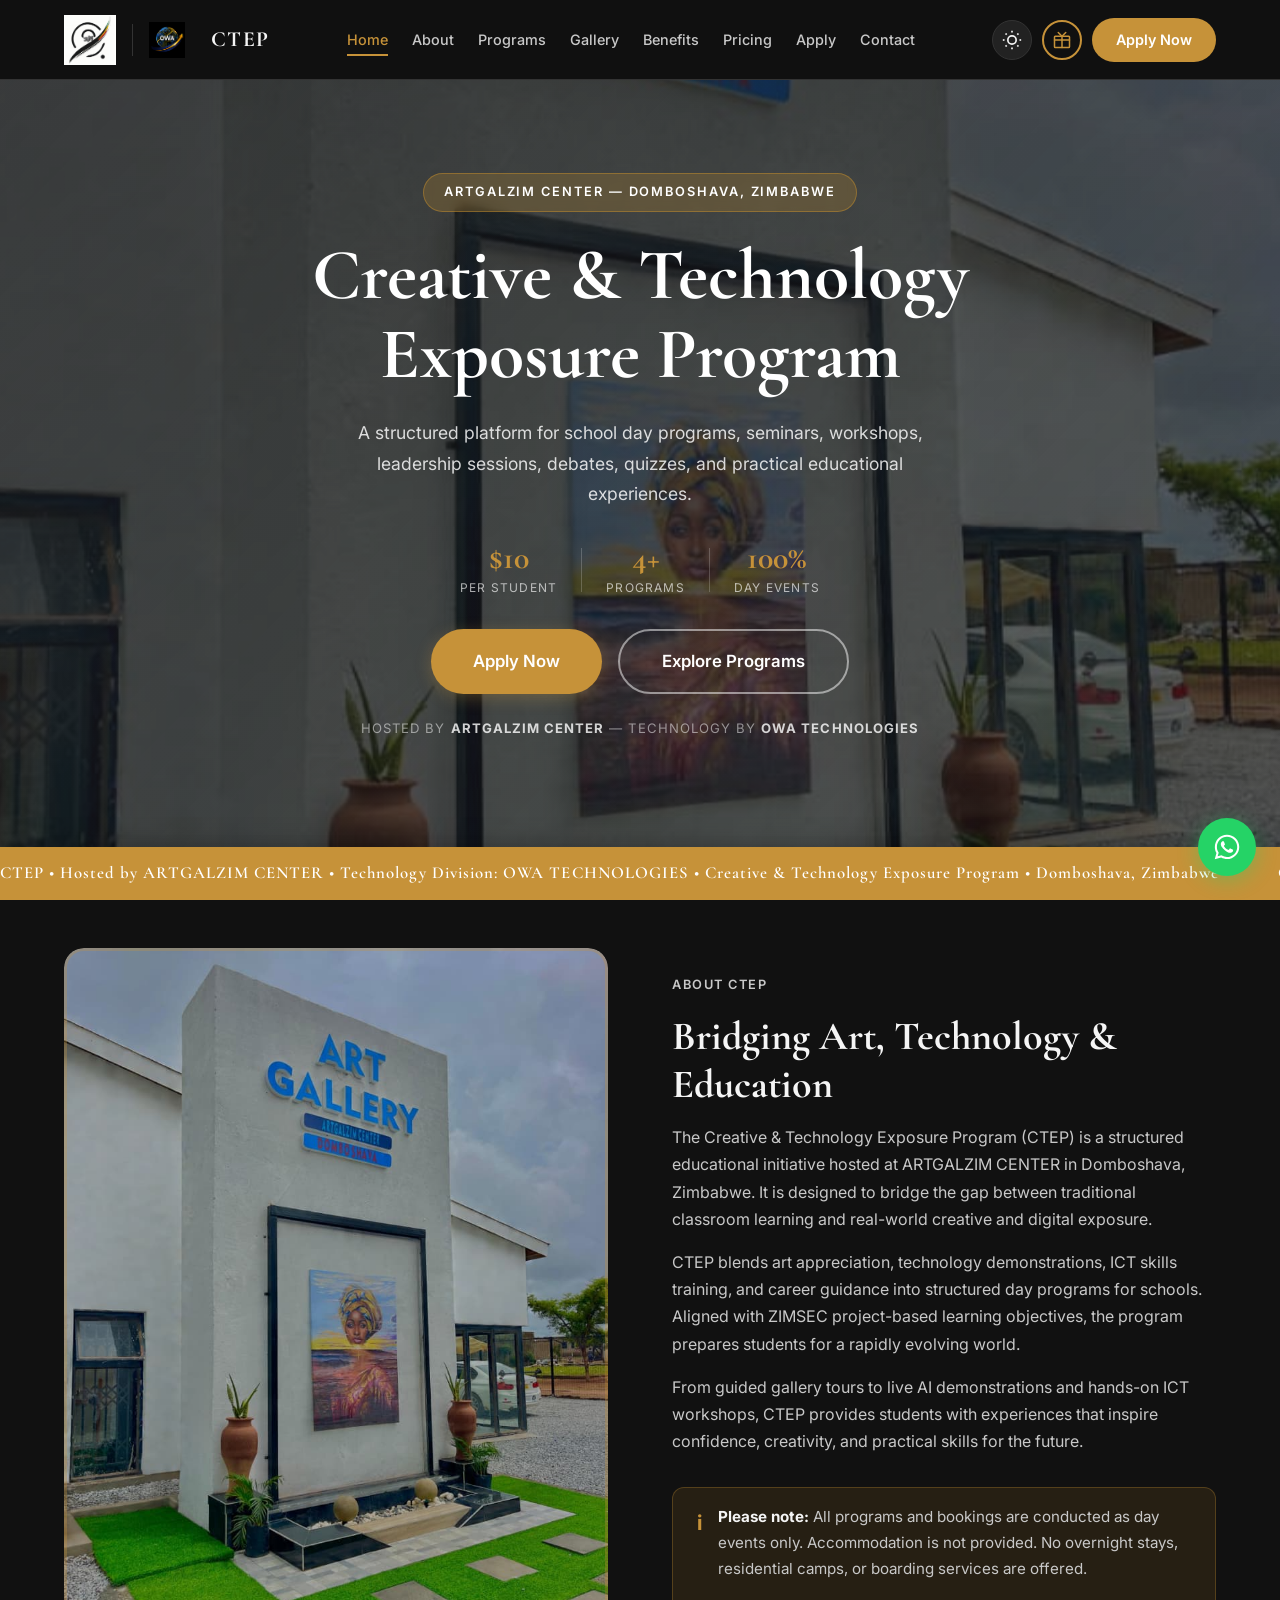
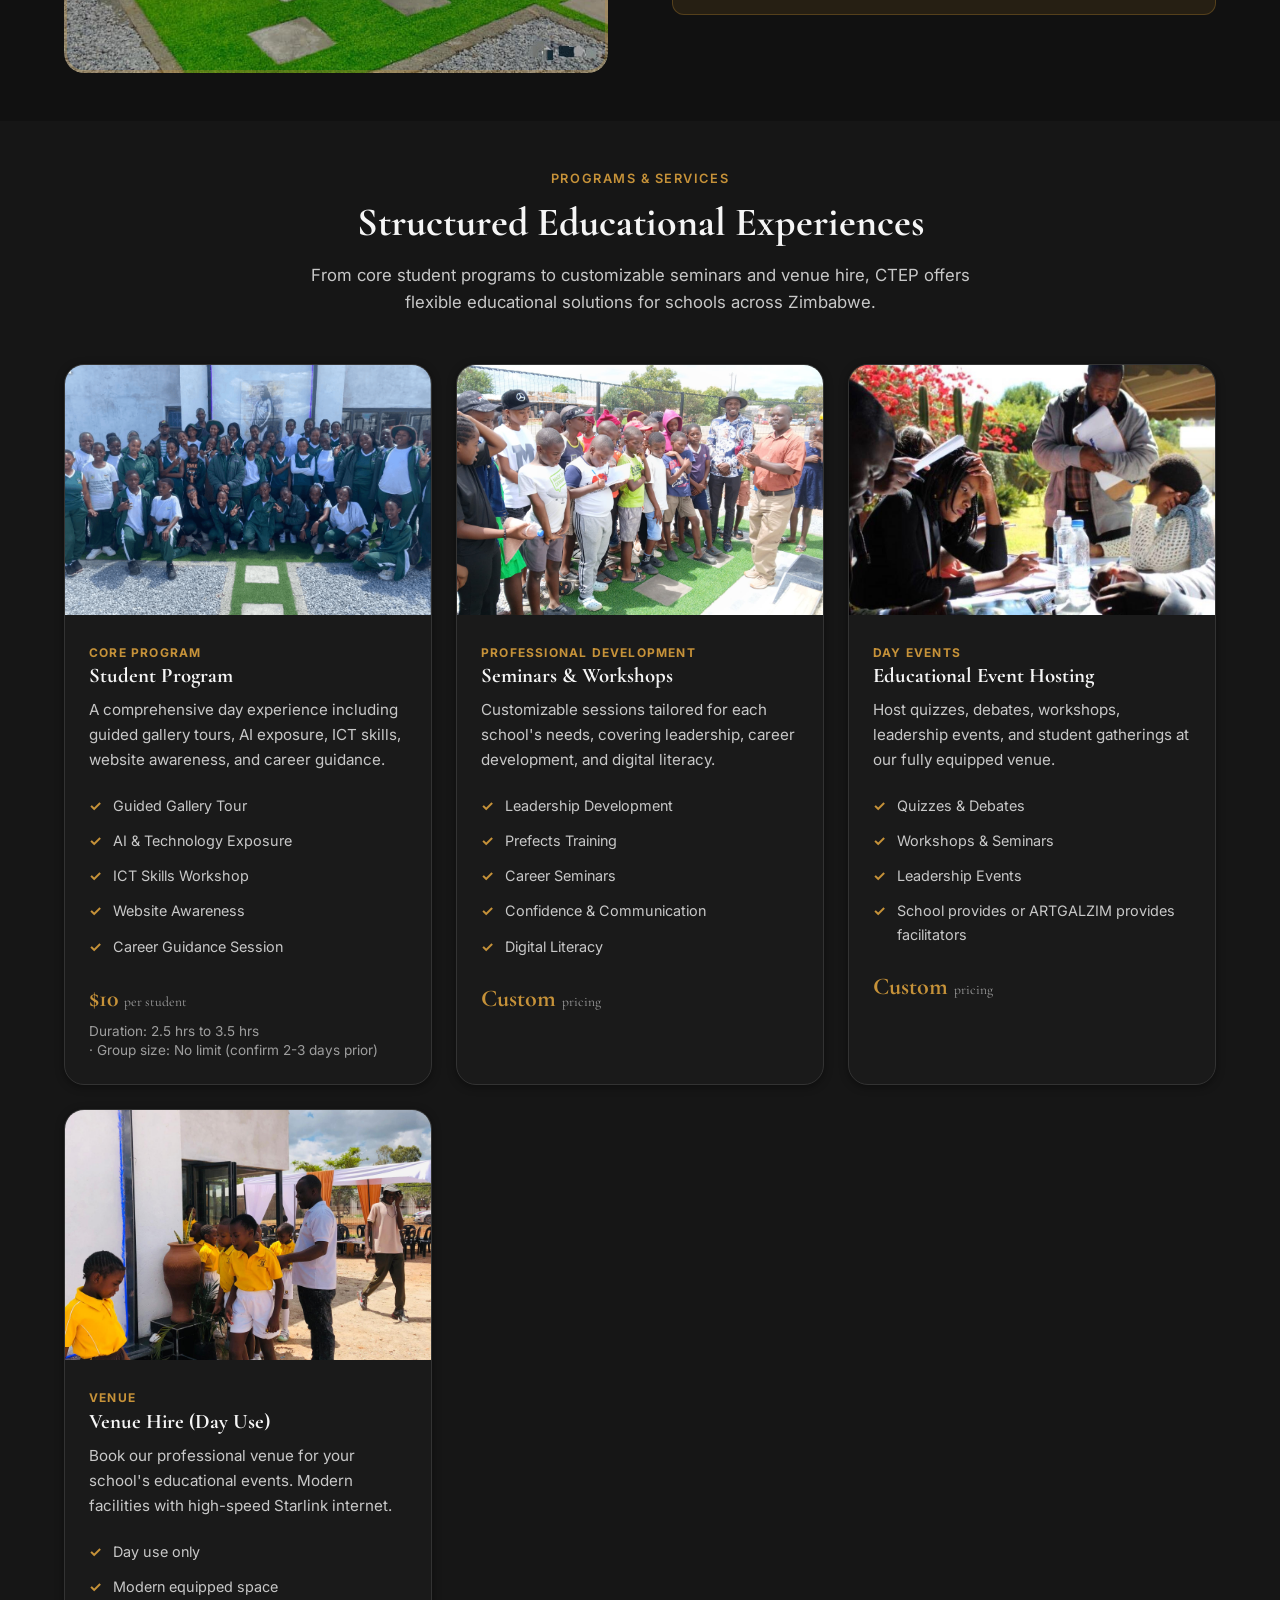
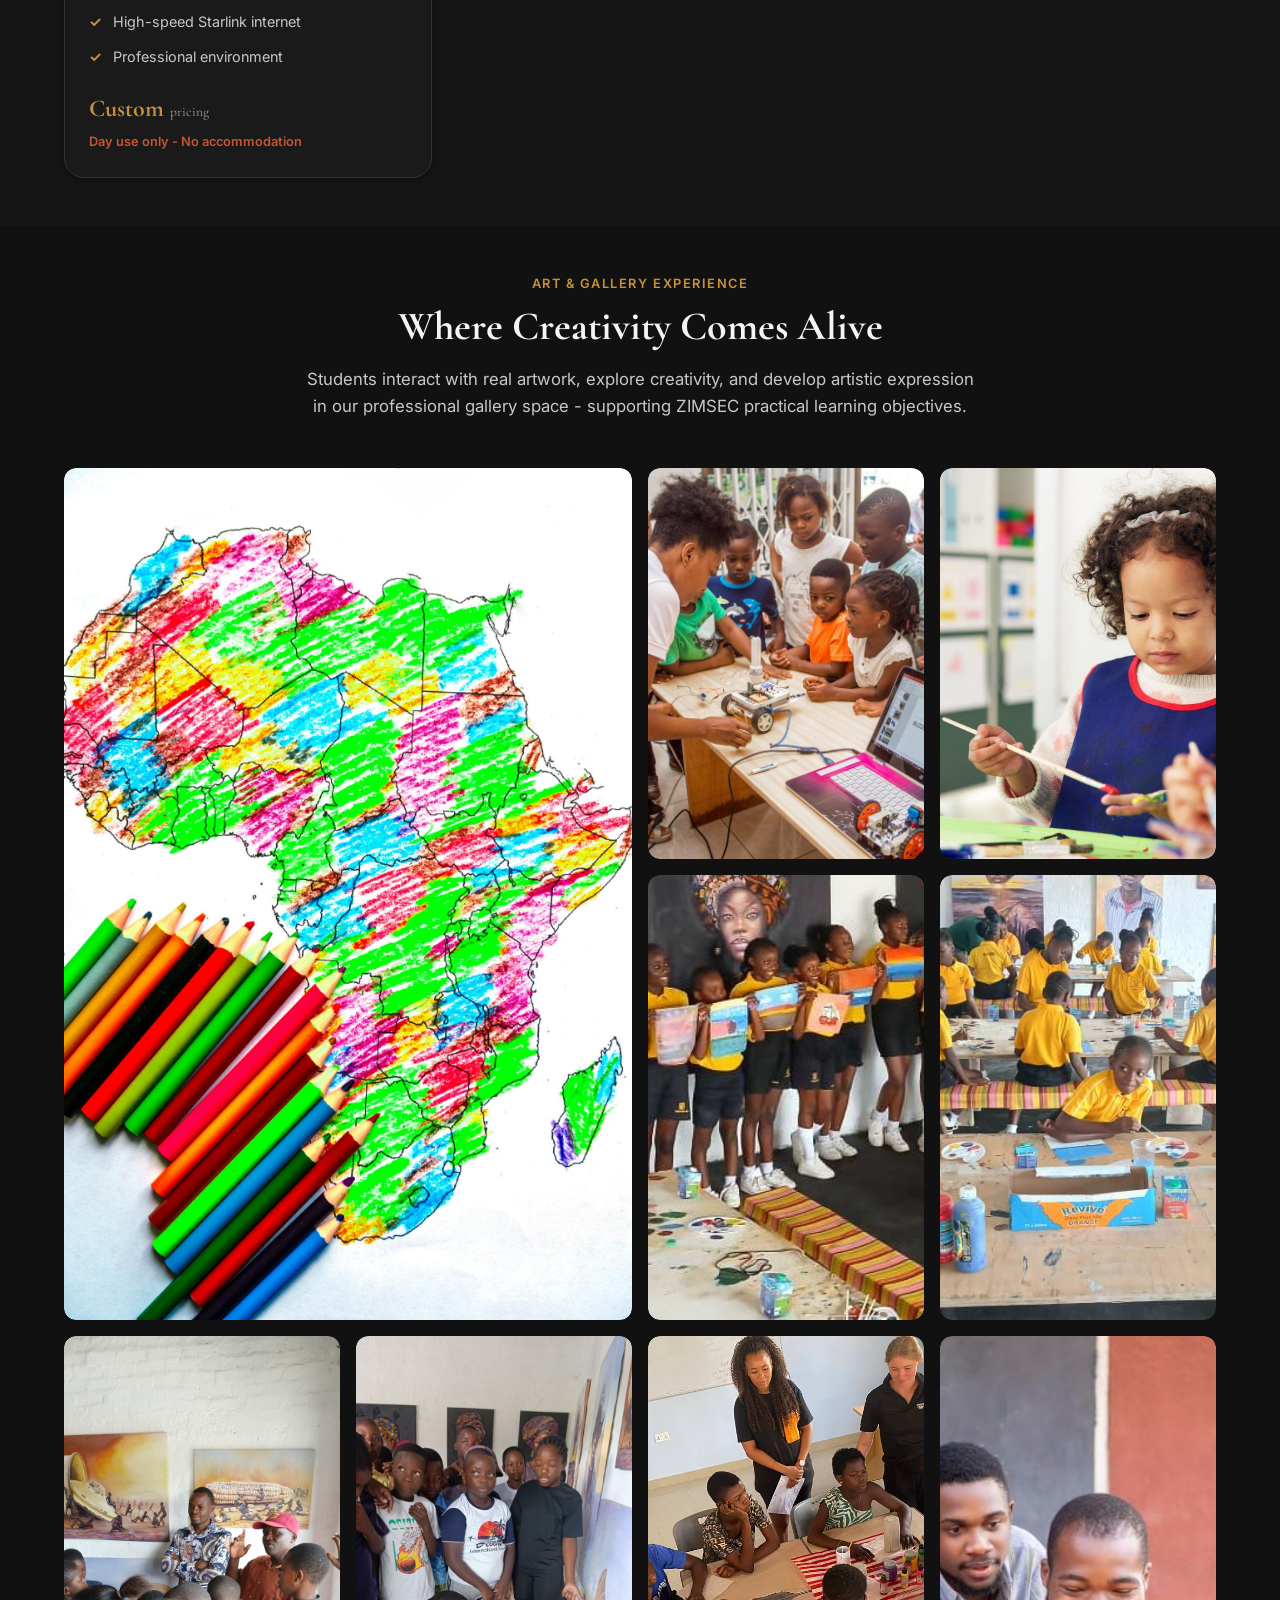
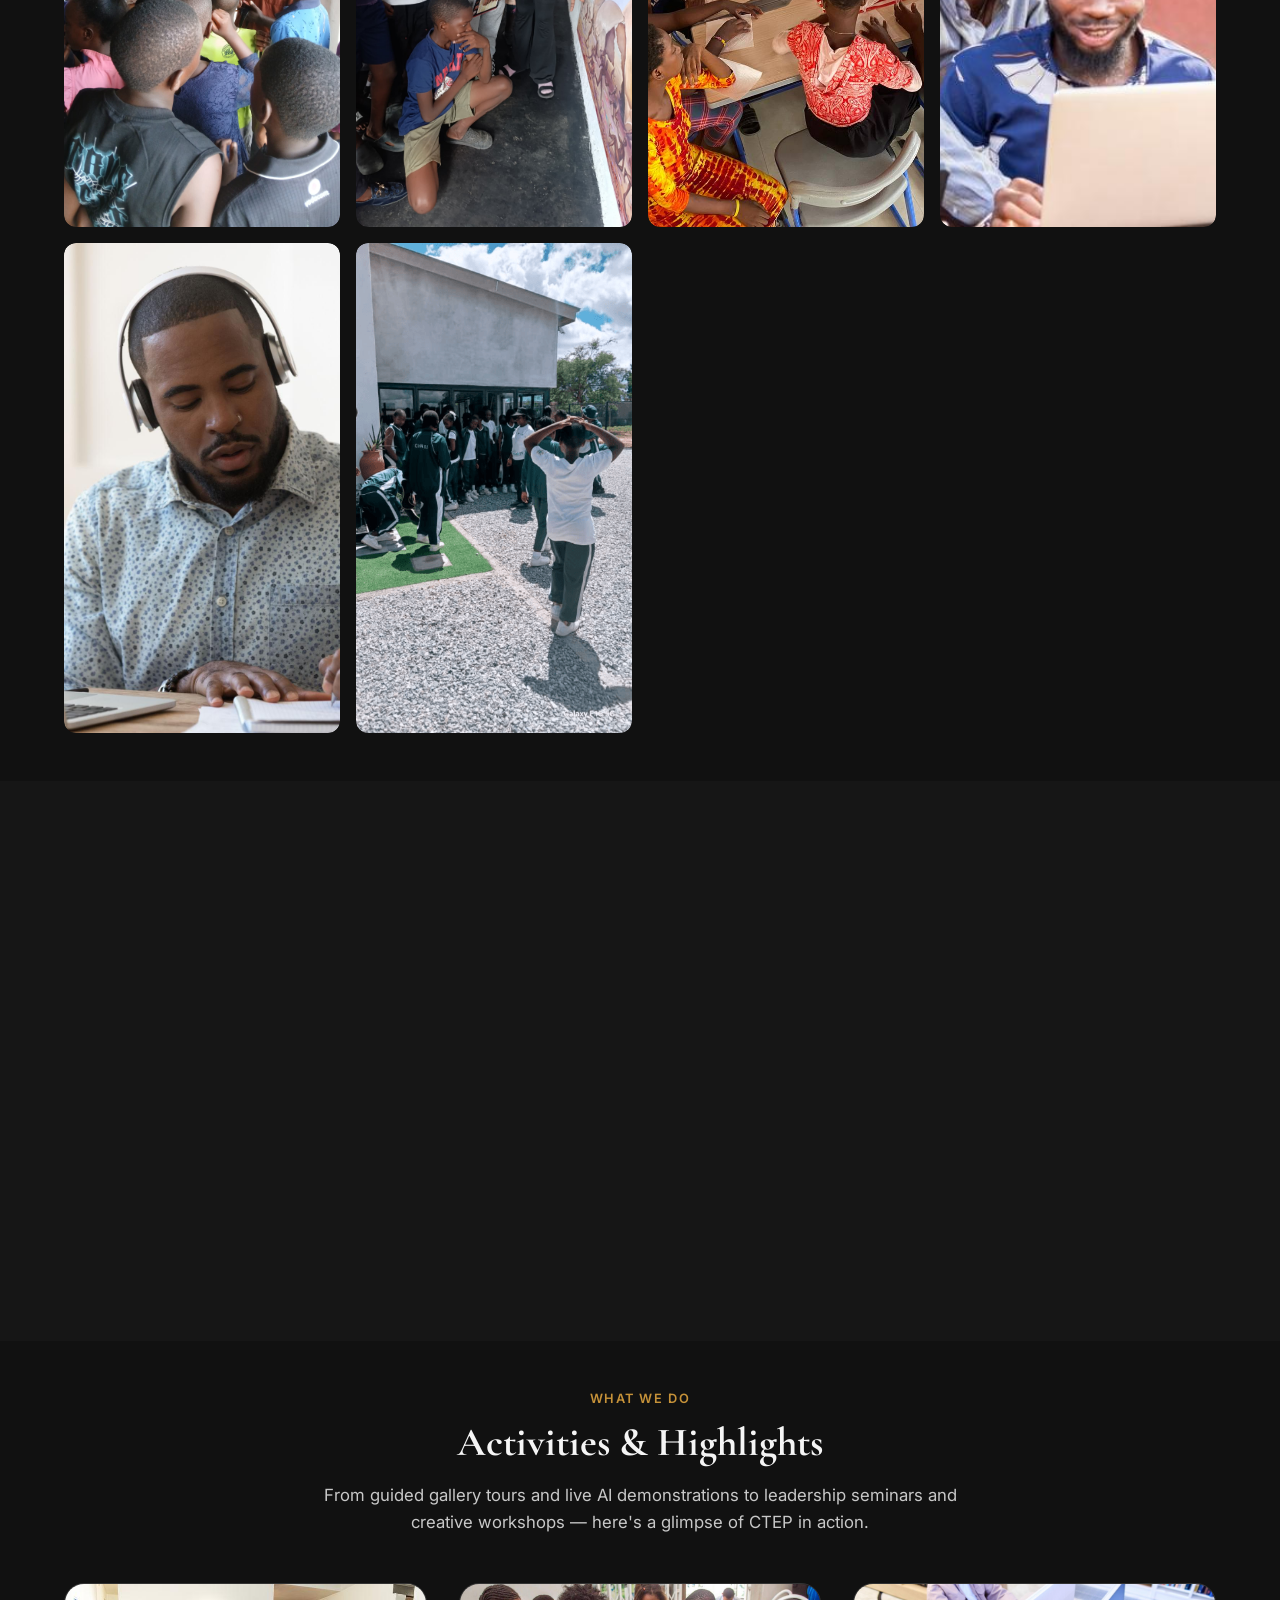
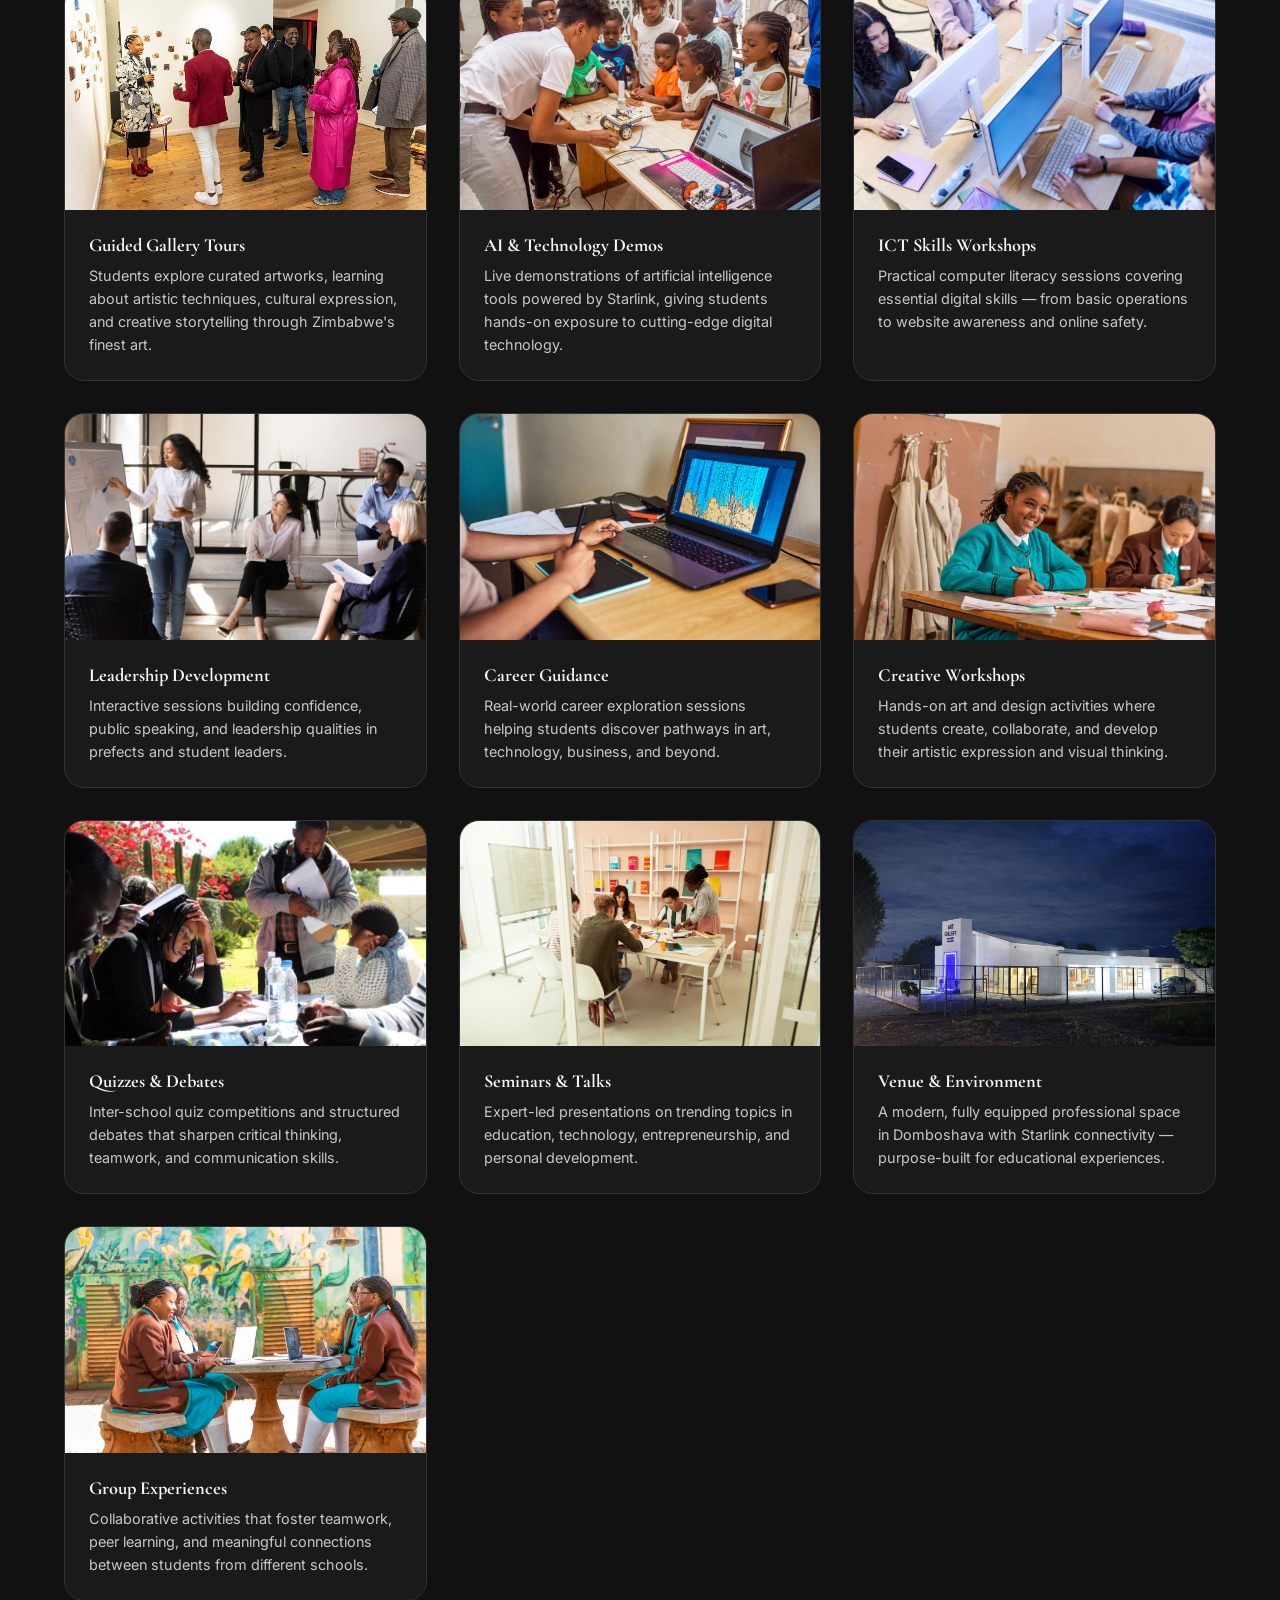
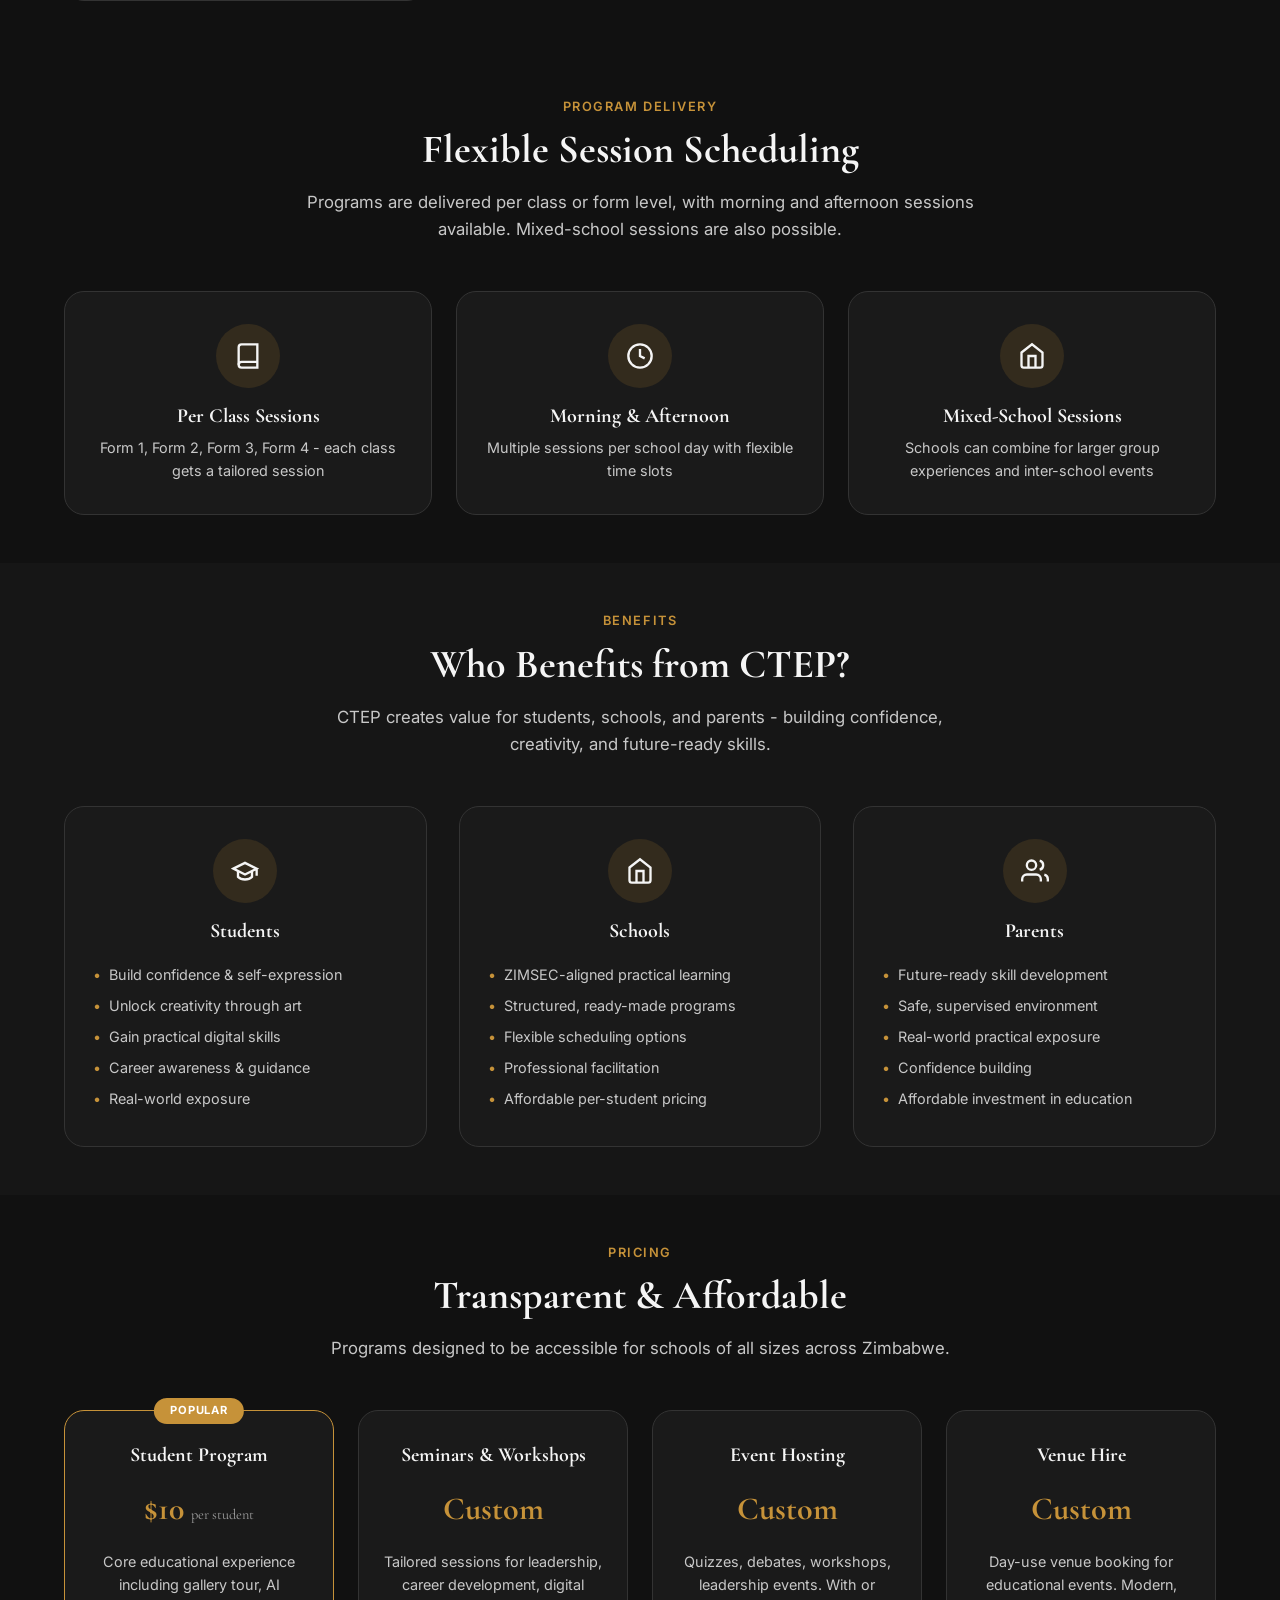
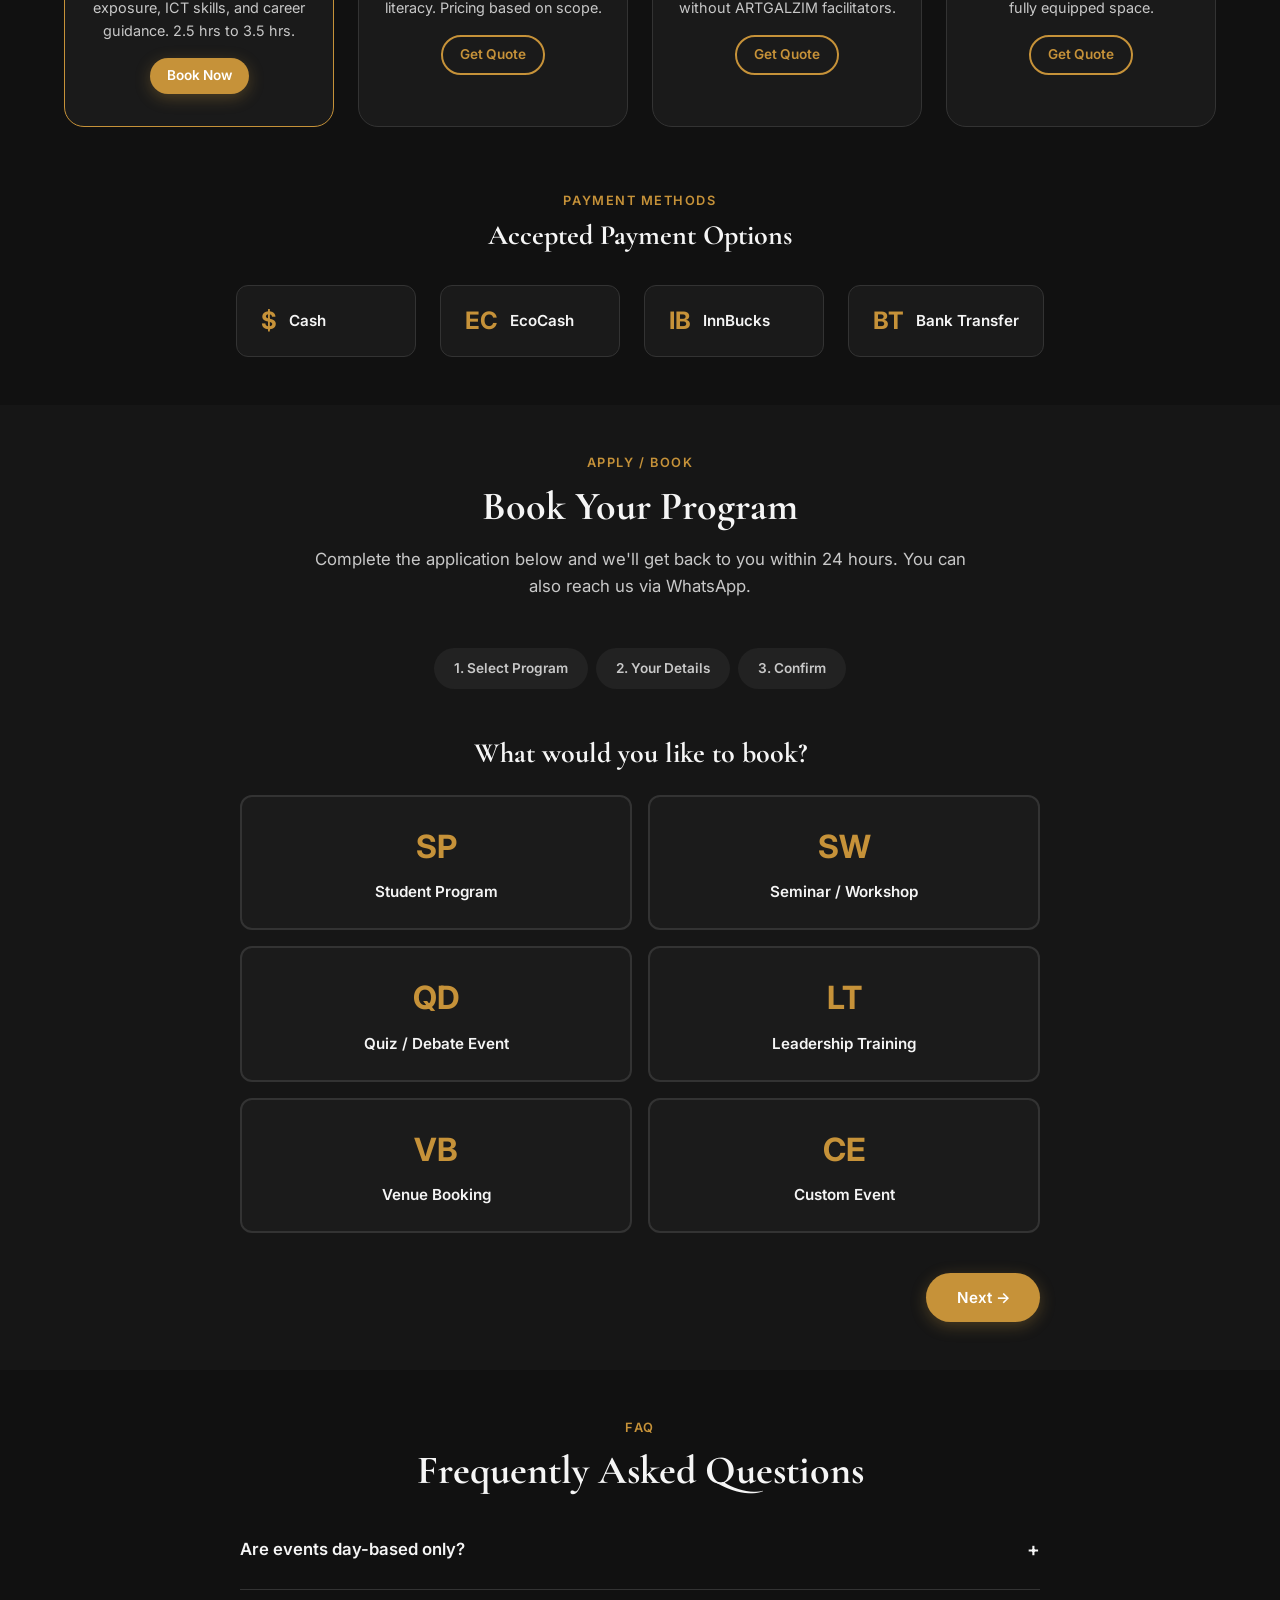
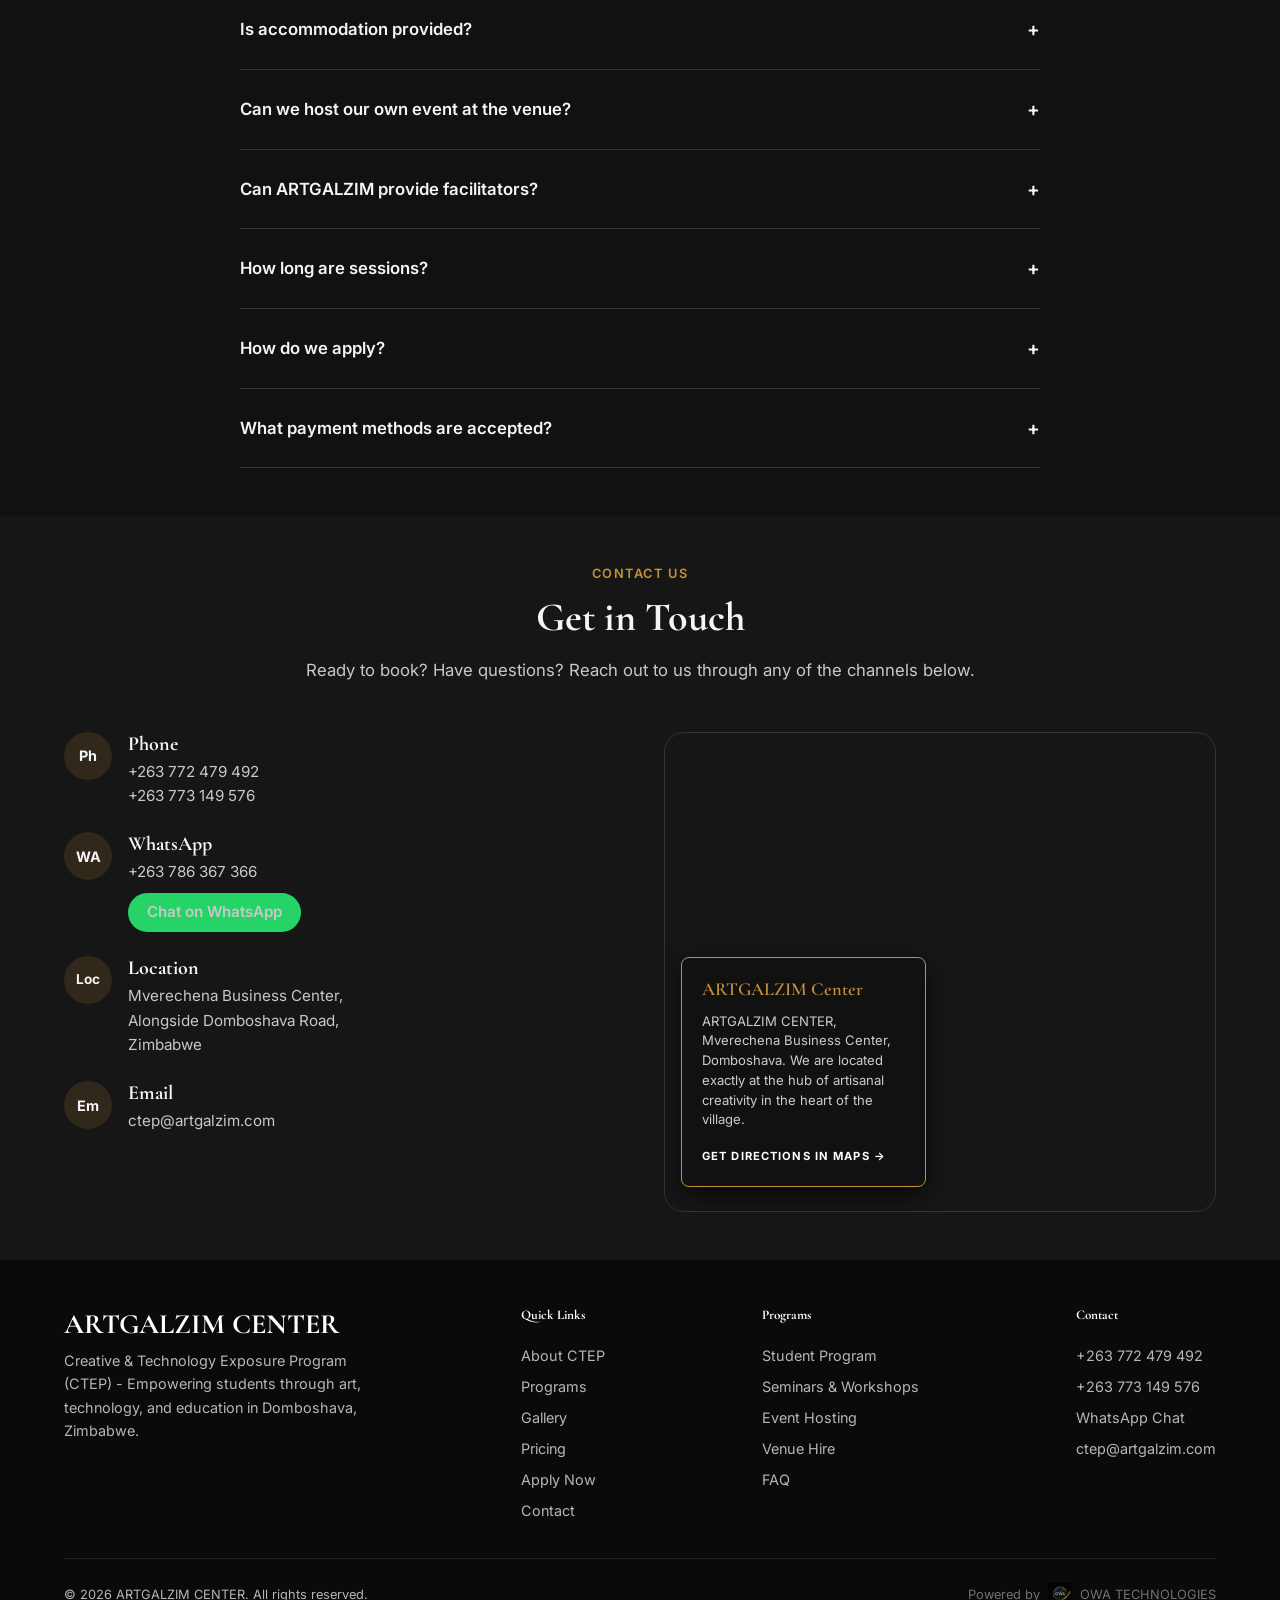
==== commit c9fc2af2: "Update program durations to 2.5 hrs to 3.5 hrs" ====
--- a/index.html
+++ b/index.html
@@ -245,7 +245,7 @@
 <li>Career Guidance Session</li>
 </ul>
 <p class="card__price">$10 <span style="font-size:.85rem;color:var(--text-muted);font-weight:400">per student</span></p>
-<p style="font-size:.85rem;color:var(--text-muted);margin-top:4px;line-height:1.4">Duration: 2.5 - 3.5 hours<br>&middot; Group size: No limit (confirm 2-3 days prior)</p>
+<p style="font-size:.85rem;color:var(--text-muted);margin-top:4px;line-height:1.4">Duration: 2.5 hrs to 3.5 hrs<br>&middot; Group size: No limit (confirm 2-3 days prior)</p>
 </div>
 </div>
 
@@ -529,7 +529,7 @@
 <div class="price-card featured">
 <h4>Student Program</h4>
 <p class="price-amount">$10 <span>per student</span></p>
-<p style="color:var(--text-secondary);font-size:.9rem">Core educational experience including gallery tour, AI exposure, ICT skills, and career guidance. 2.5 - 3 hours.</p>
+<p style="color:var(--text-secondary);font-size:.9rem">Core educational experience including gallery tour, AI exposure, ICT skills, and career guidance. 2.5 hrs to 3.5 hrs.</p>
 <a href="#apply" class="btn btn--primary btn--sm" style="margin-top:16px">Book Now</a>
 </div>
 <div class="price-card">
@@ -753,7 +753,7 @@
 </div>
 <div class="faq-item">
 <div class="faq-question">Is accommodation provided? <span class="faq-question__icon">+</span></div>
-<div class="faq-answer"><p>No. ARTGALZIM CENTER does not offer accommodation. All participants must arrange their own transport to and from the venue. Programs typically run between 2.5 to 6 hours depending on the booking.</p></div>
+<div class="faq-answer"><p>No. ARTGALZIM CENTER does not offer accommodation. All participants must arrange their own transport to and from the venue. Programs typically run between 2.5 hrs to 6 hrs depending on the booking.</p></div>
 </div>
 <div class="faq-item">
 <div class="faq-question">Can we host our own event at the venue? <span class="faq-question__icon">+</span></div>
@@ -765,7 +765,7 @@
 </div>
 <div class="faq-item">
 <div class="faq-question">How long are sessions? <span class="faq-question__icon">+</span></div>
-<div class="faq-answer"><p>The core Student Program runs 2.5 - 3 hours. Seminars and workshops vary from 2 - 5 hours. Full-day events can be arranged with morning and afternoon sessions.</p></div>
+<div class="faq-answer"><p>The core Student Program runs 2.5 hrs to 3.5 hrs. Seminars and workshops vary from 2 - 5 hours. Full-day events can be arranged with morning and afternoon sessions.</p></div>
 </div>
 <div class="faq-item">
 <div class="faq-question">How do we apply? <span class="faq-question__icon">+</span></div>
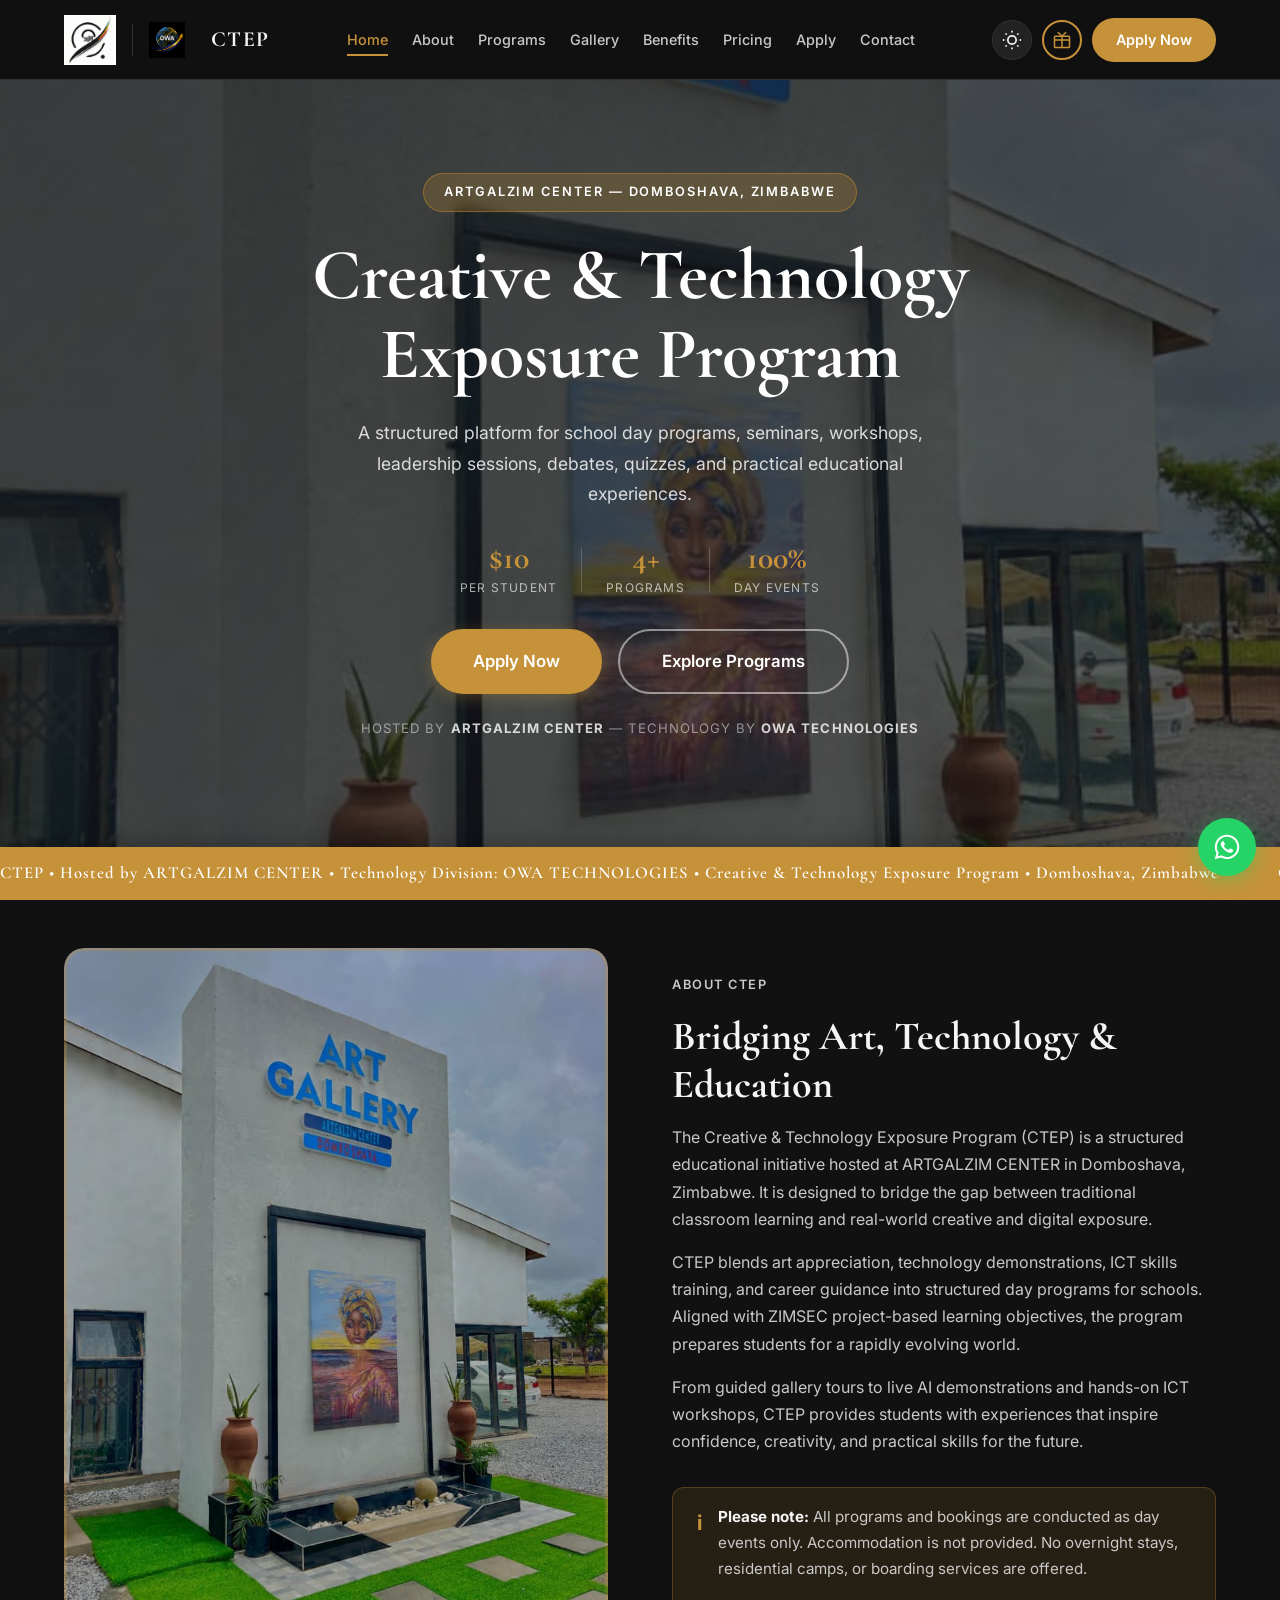
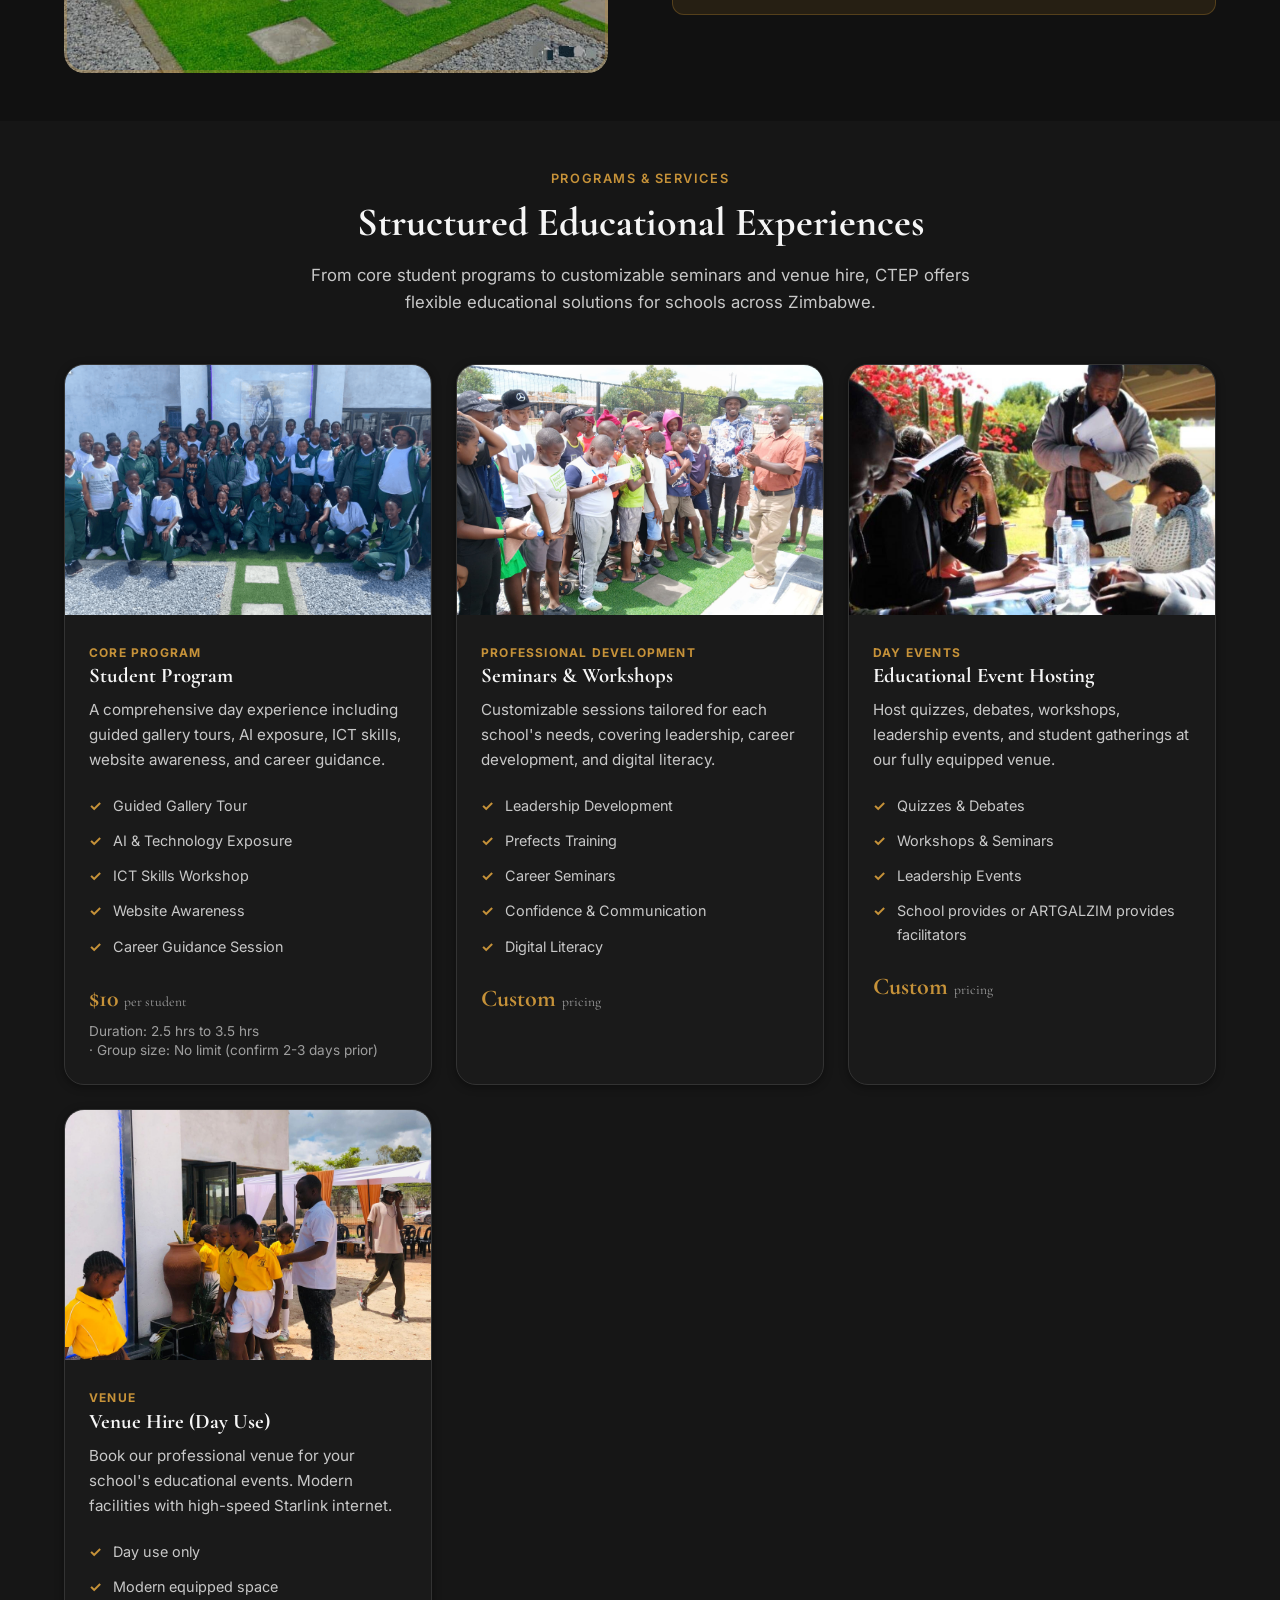
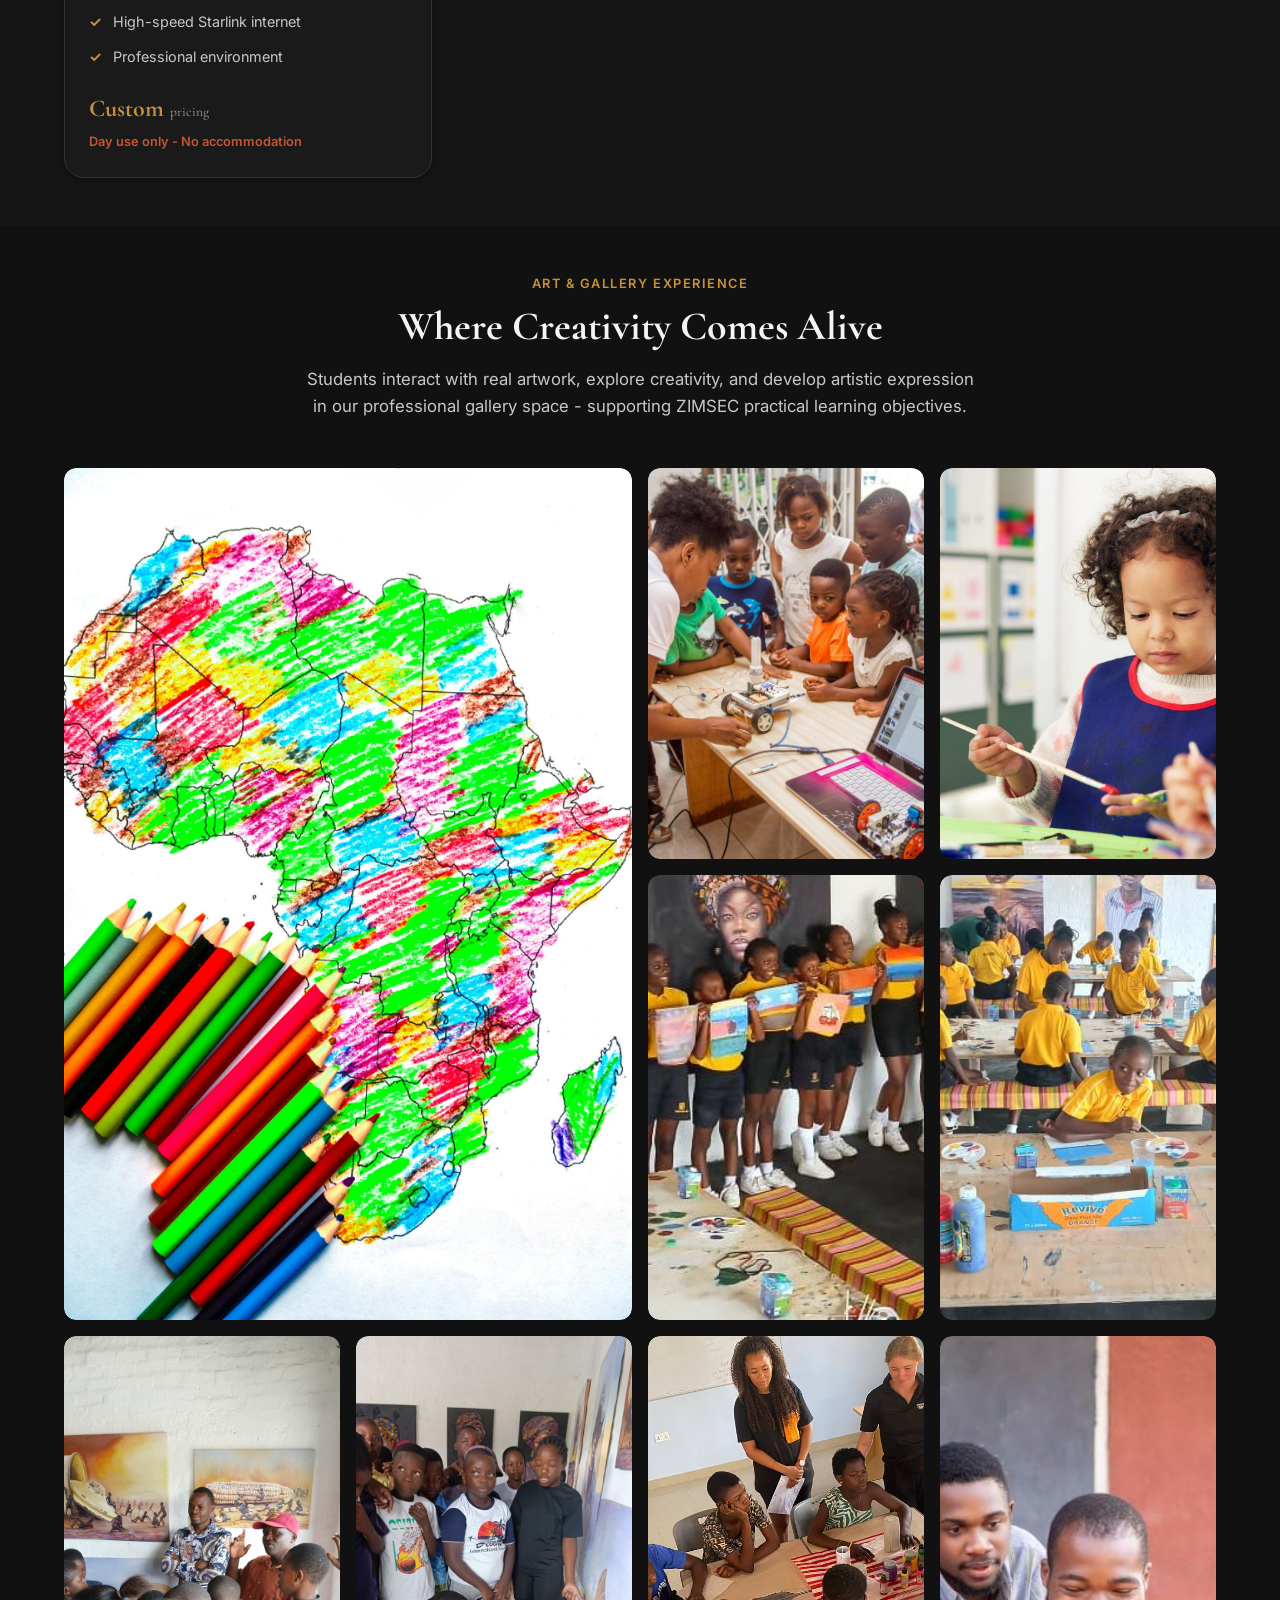
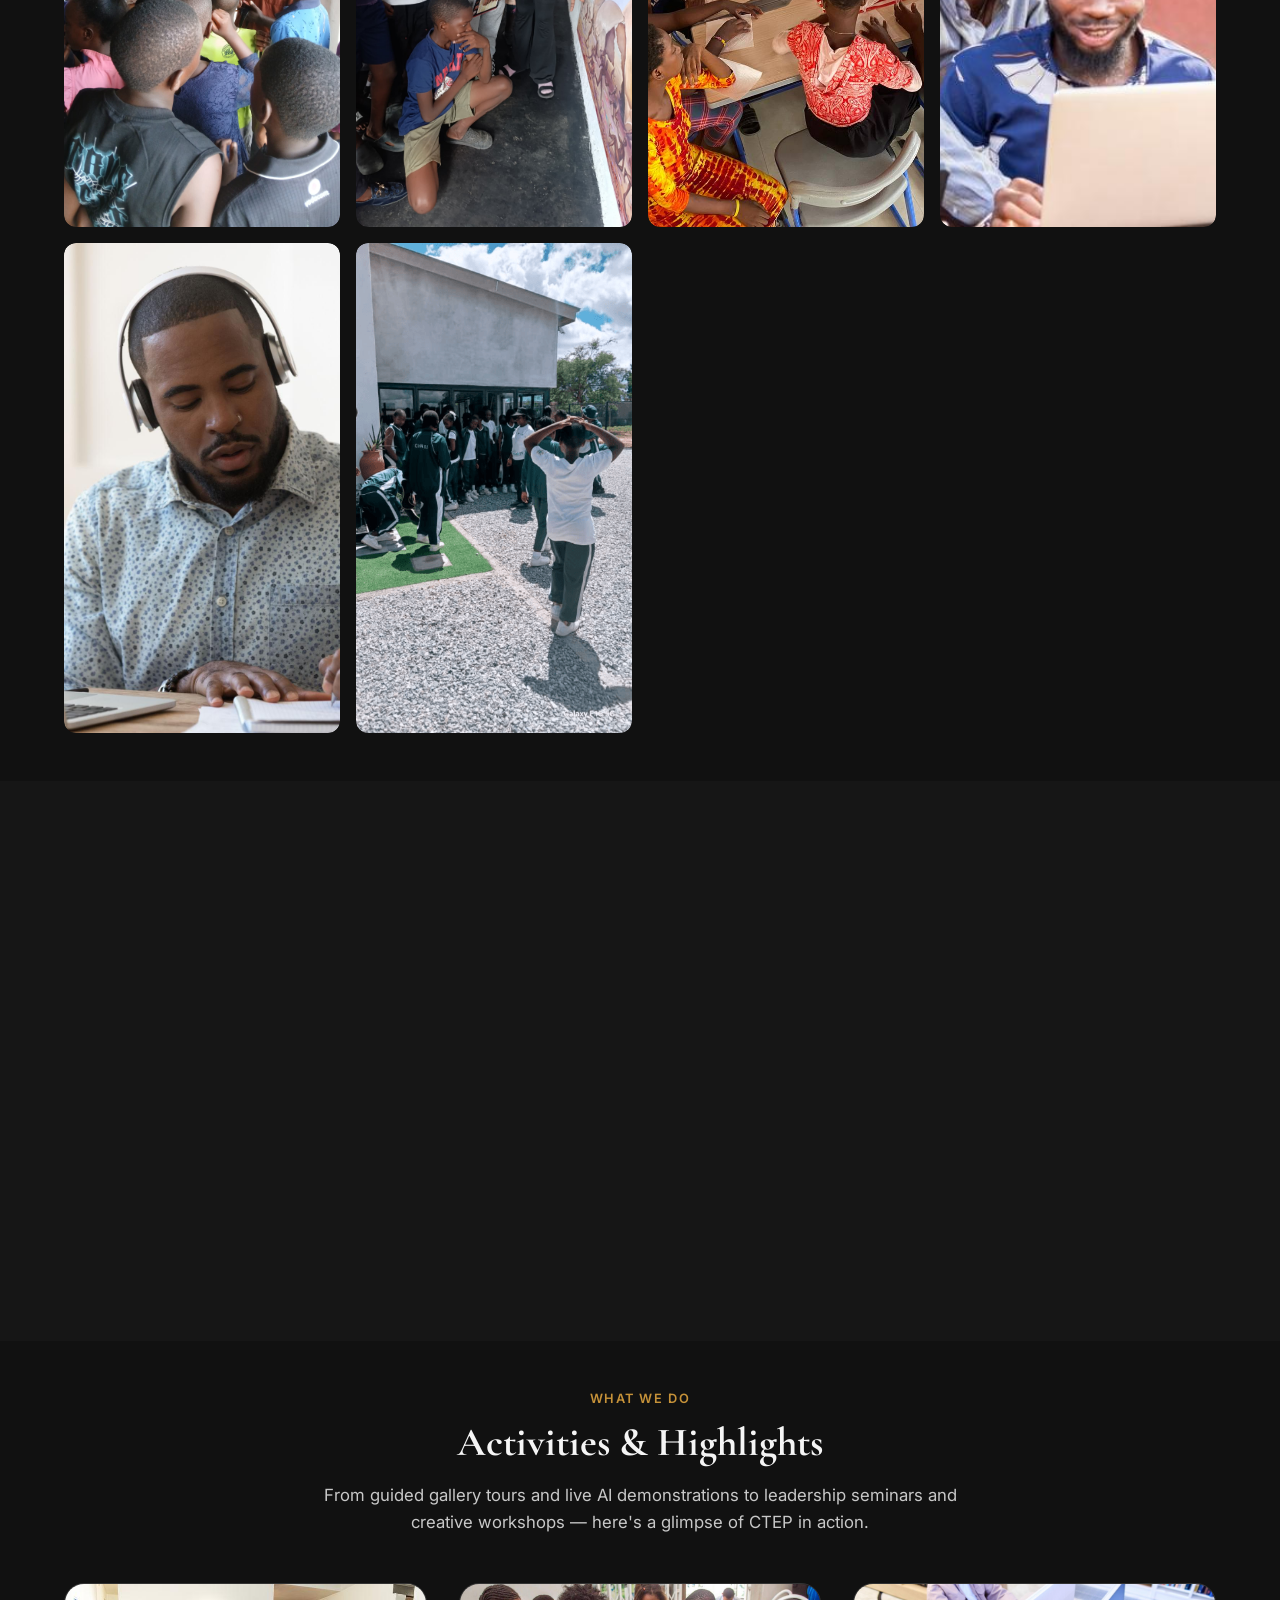
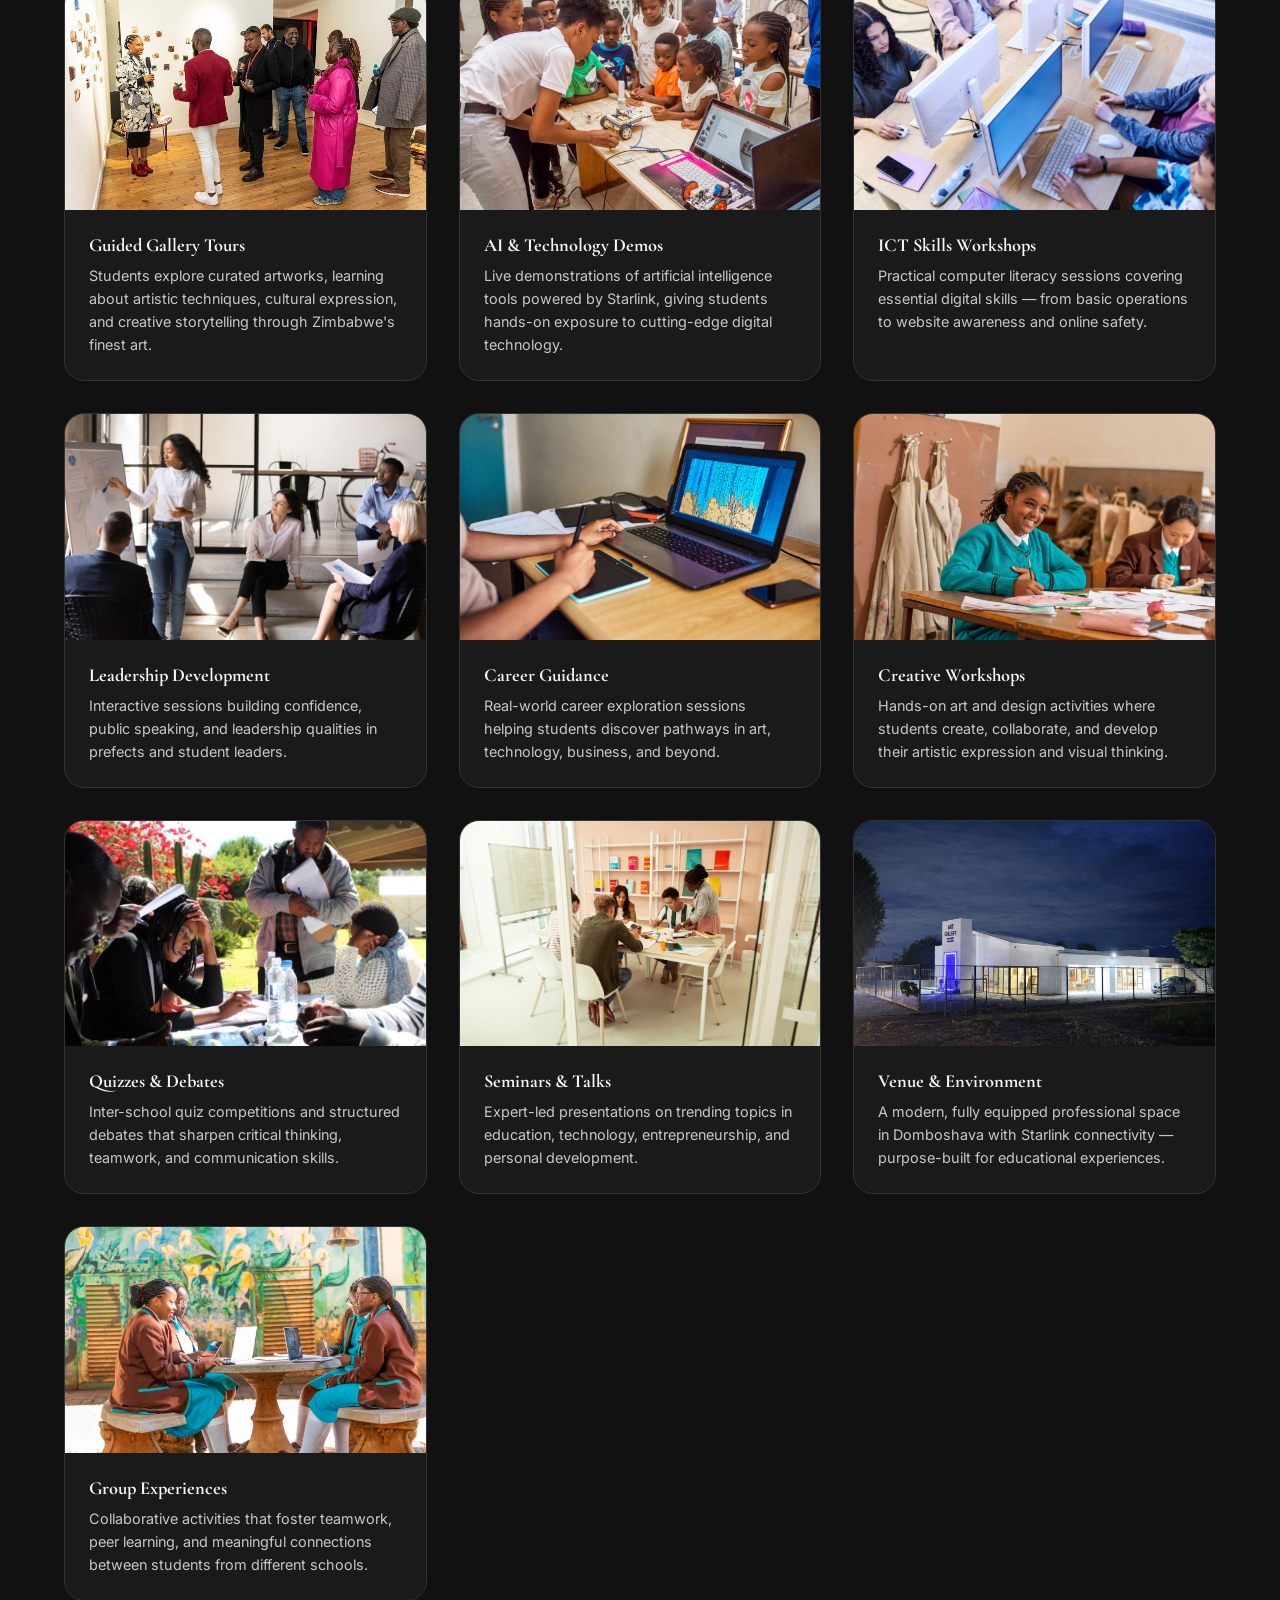
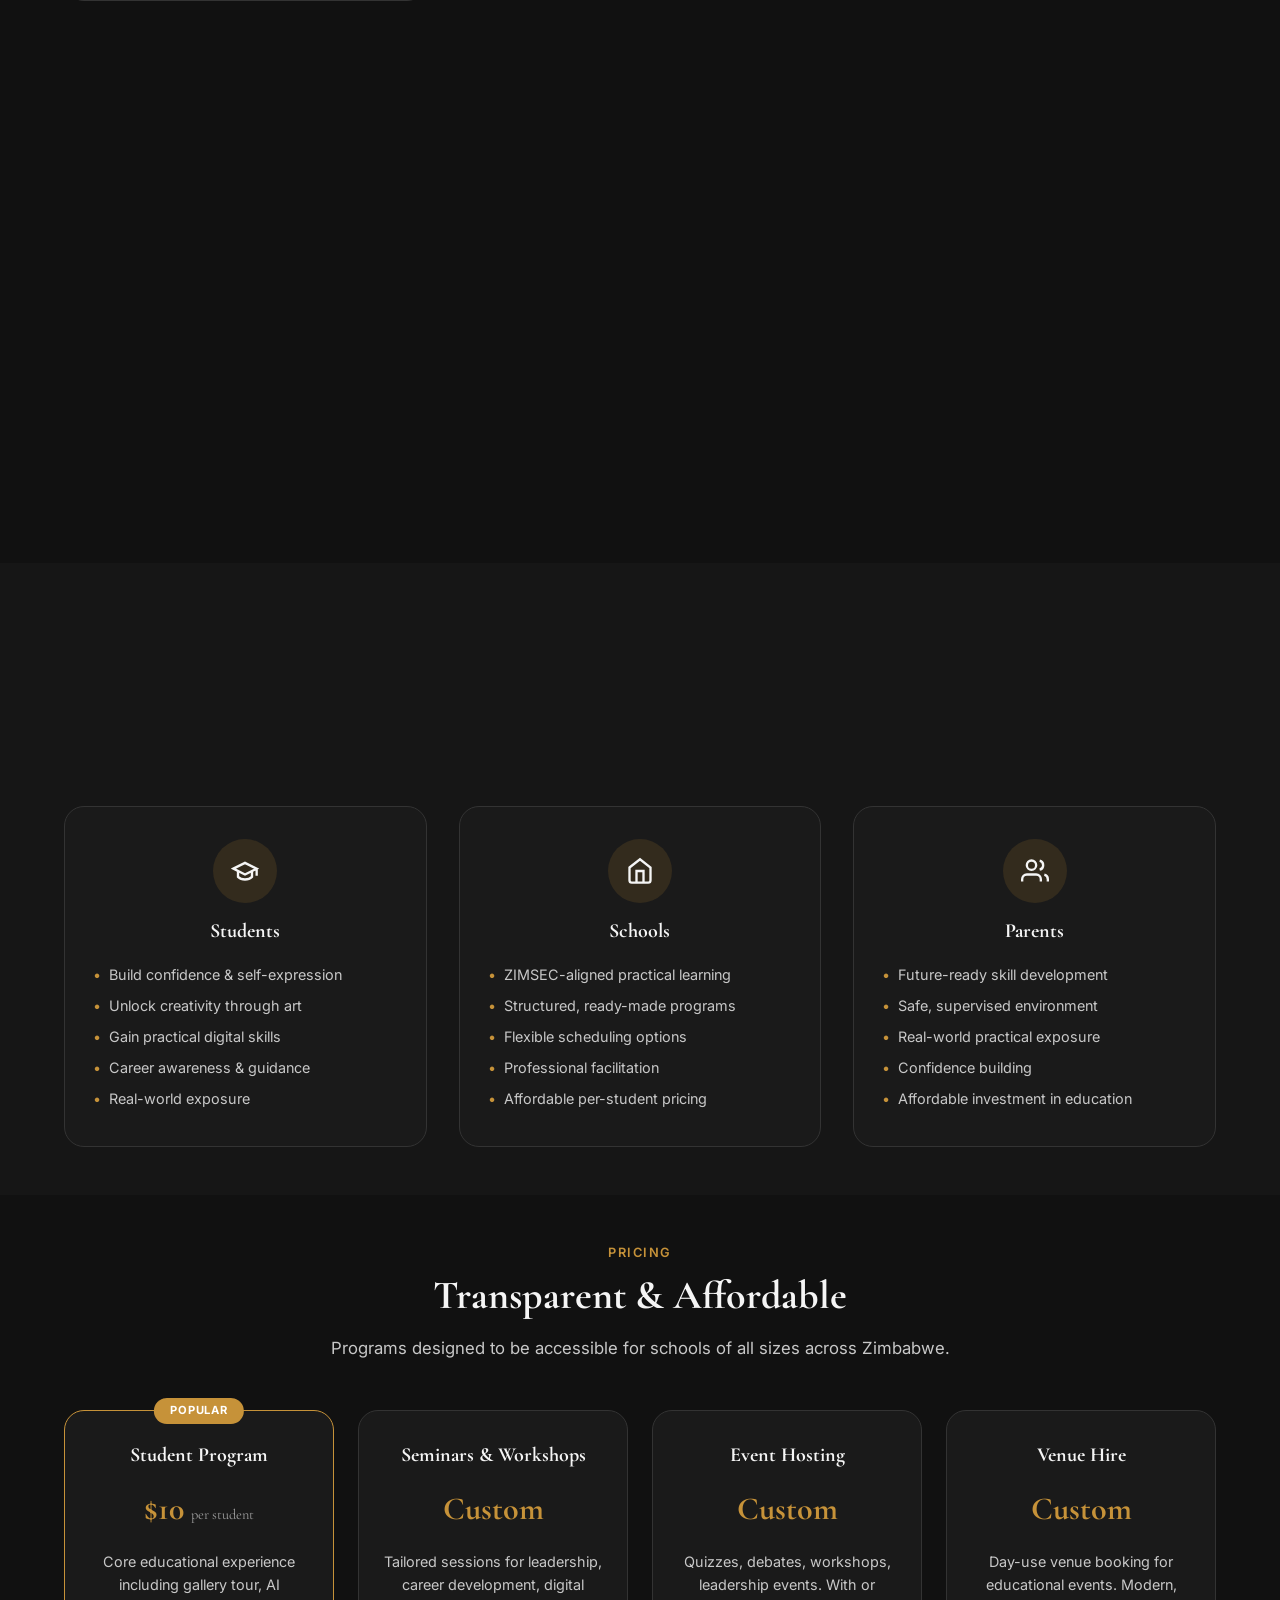
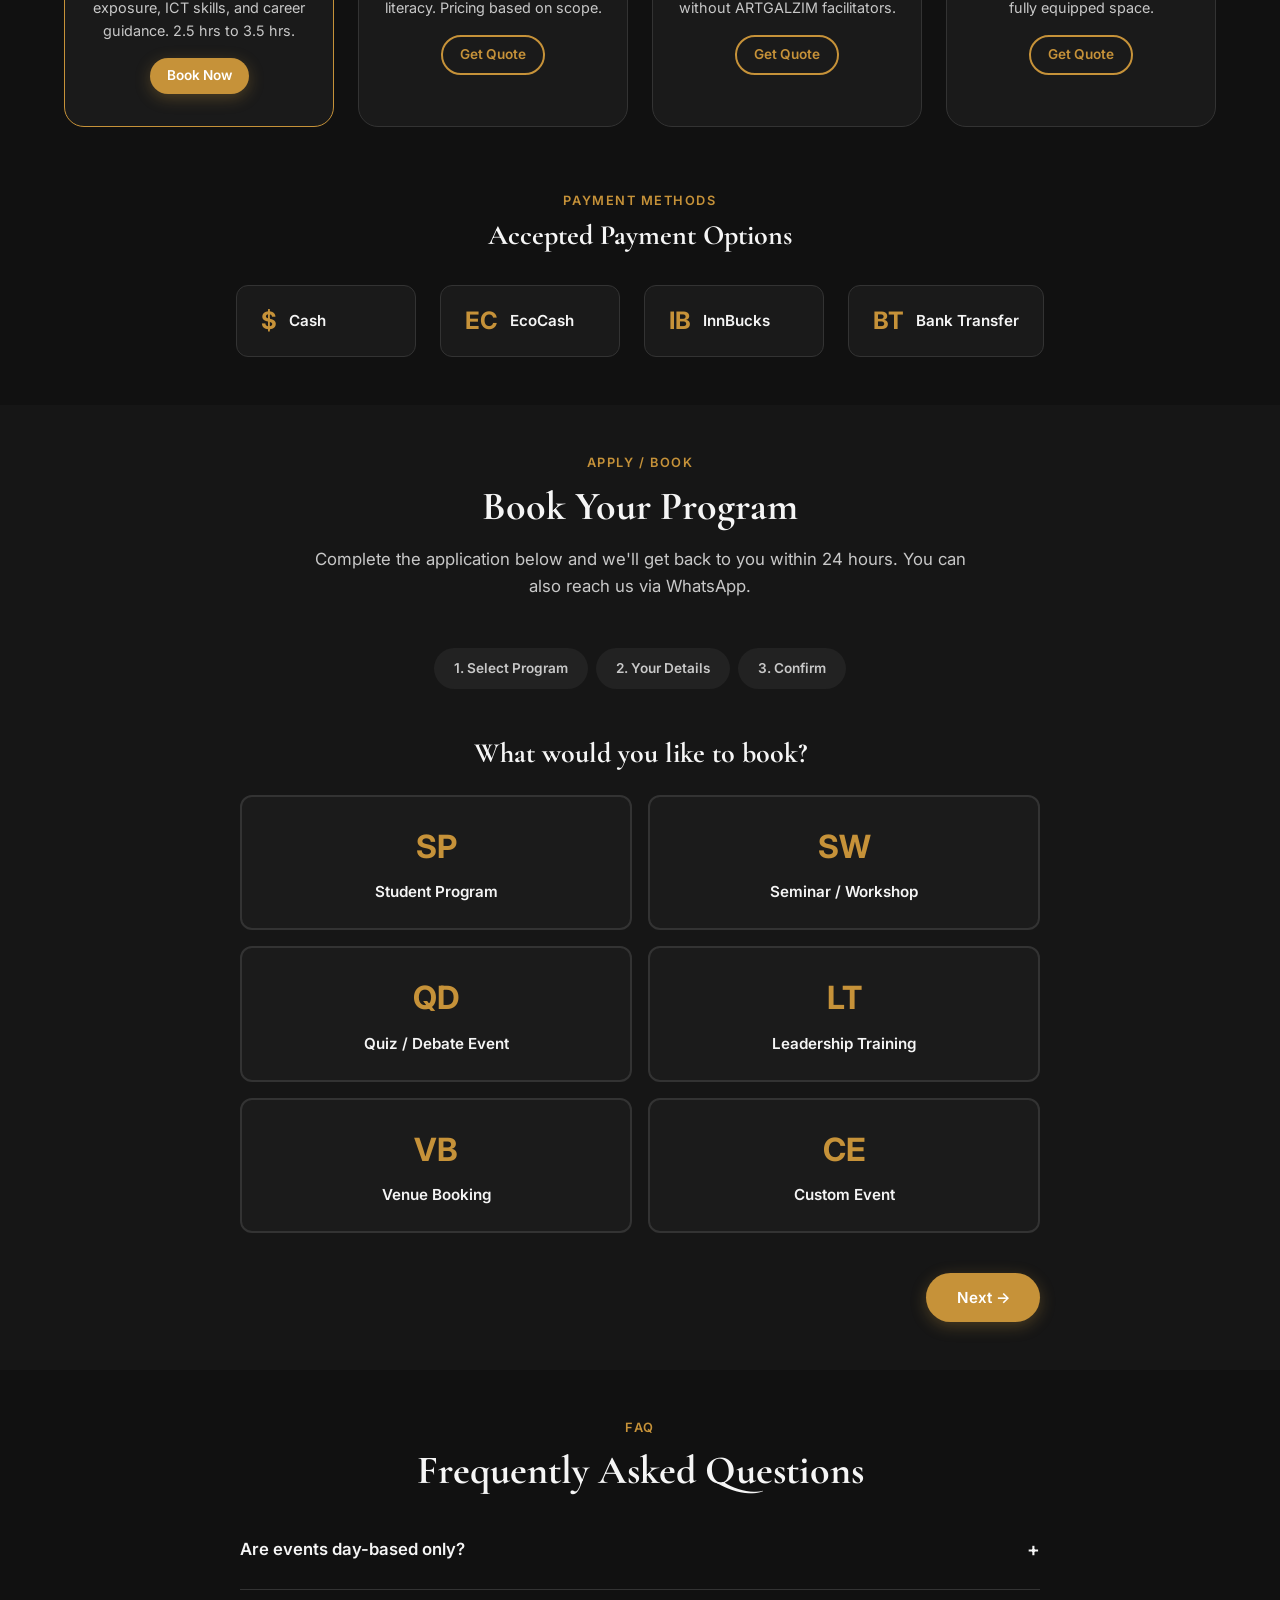
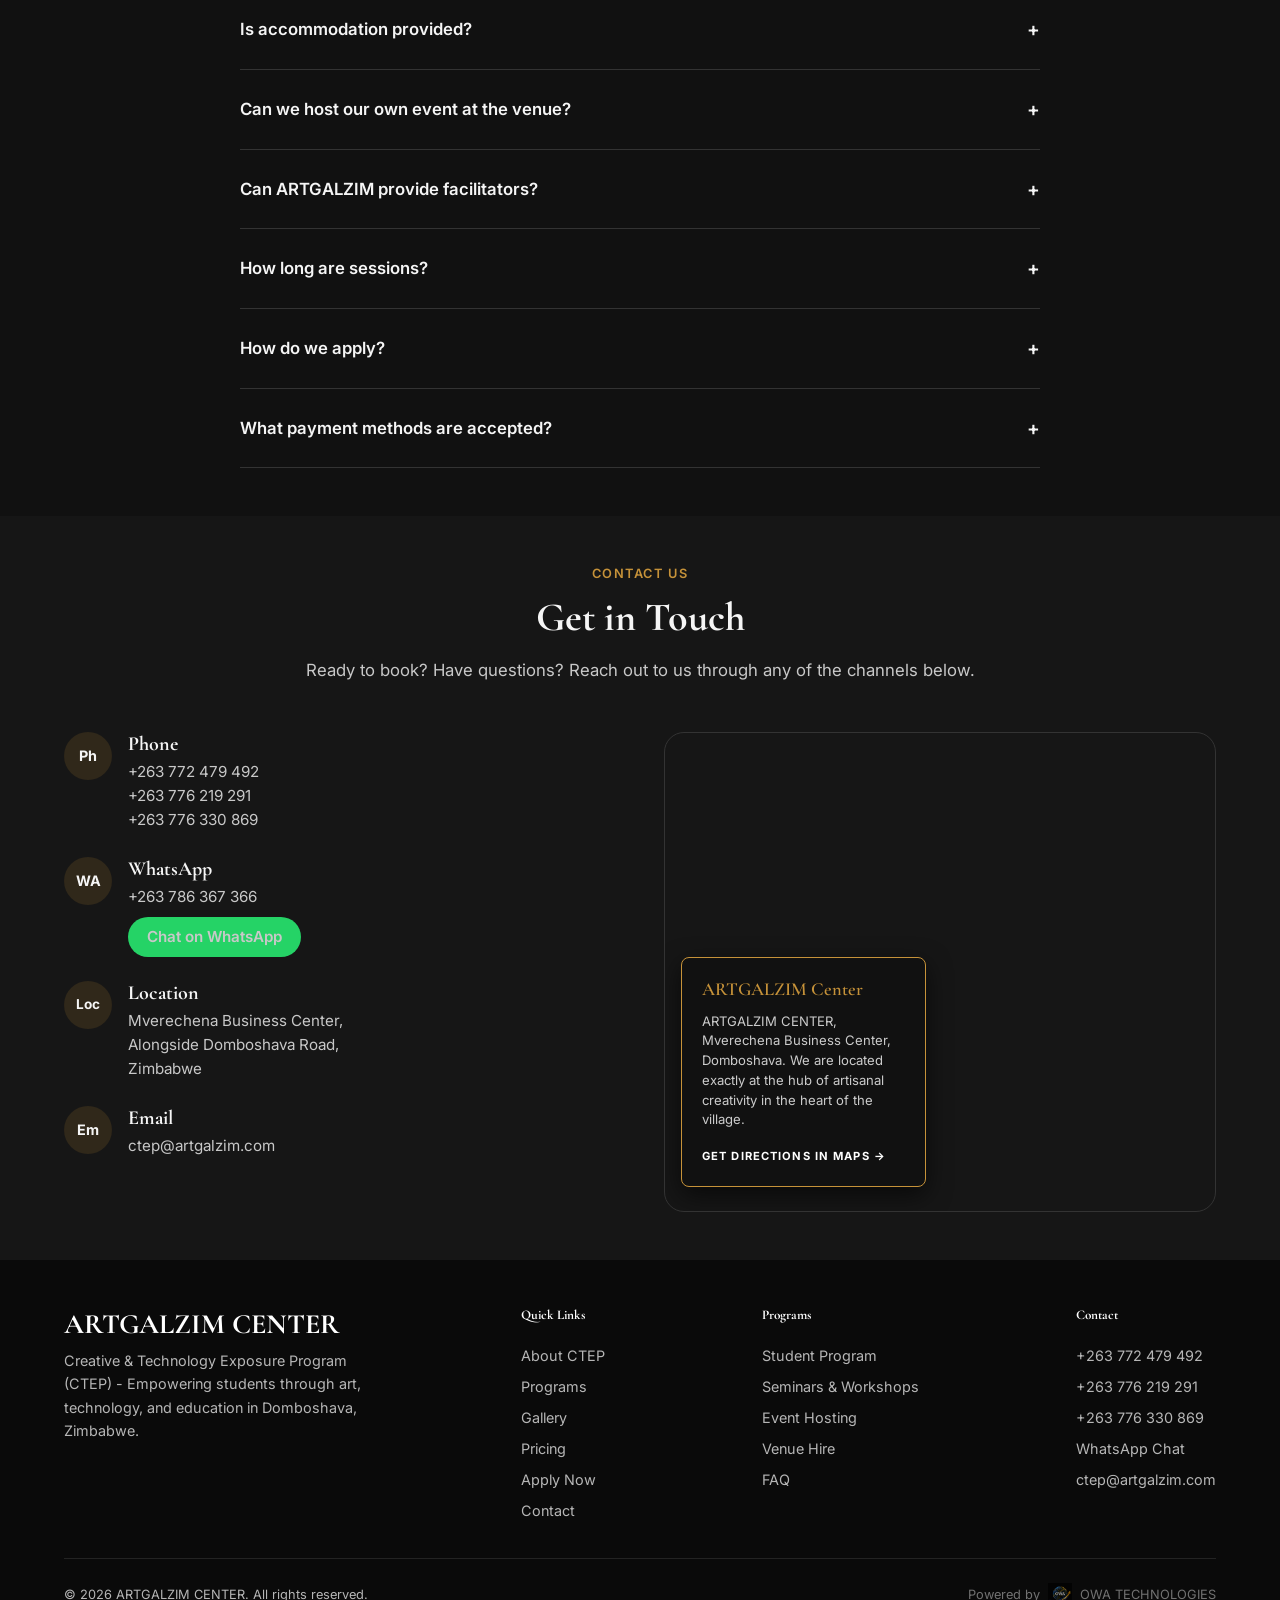
==== commit 2f0be074: "Update contact numbers" ====
--- a/index.html
+++ b/index.html
@@ -794,7 +794,8 @@
 <div class="contact-item__text">
 <h4>Phone</h4>
 <p><a href="tel:+263772479492">+263 772 479 492</a></p>
-<p><a href="tel:+263773149576">+263 773 149 576</a></p>
+<p><a href="tel:+263776219291">+263 776 219 291</a></p>
+<p><a href="tel:+263776330869">+263 776 330 869</a></p>
 </div>
 </div>
 <div class="contact-item">
@@ -860,7 +861,8 @@
 <div class="footer__links">
 <h5>Contact</h5>
 <a href="tel:+263772479492">+263 772 479 492</a>
-<a href="tel:+263773149576">+263 773 149 576</a>
+<a href="tel:+263776219291">+263 776 219 291</a>
+<a href="tel:+263776330869">+263 776 330 869</a>
 <a href="https://wa.me/263786367366" target="_blank">WhatsApp Chat</a>
 <a href="mailto:ctep@artgalzim.com">ctep@artgalzim.com</a>
 </div>
